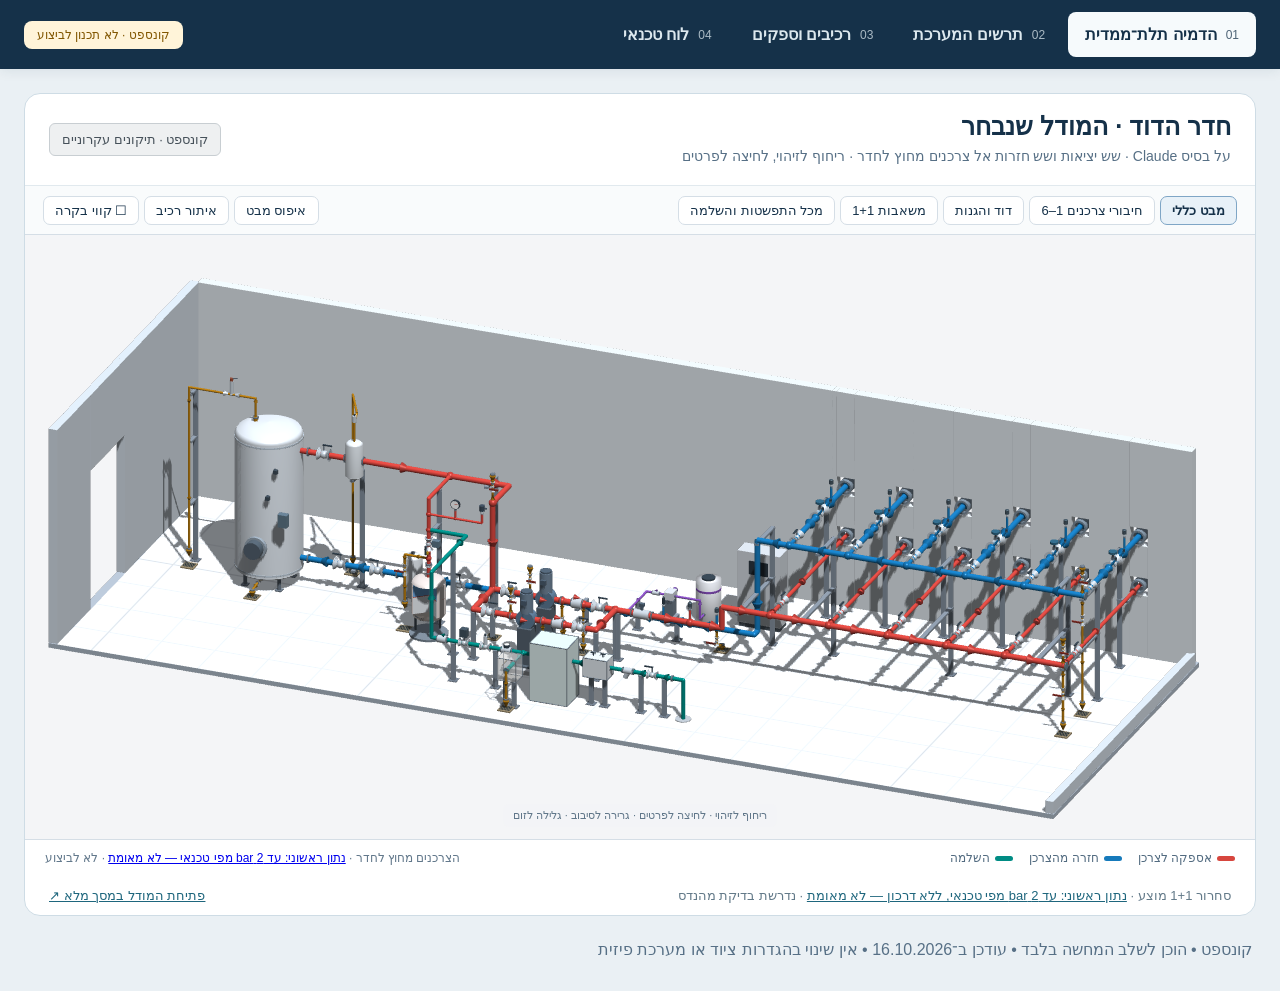
==== index.html @ 029a6e7e "Publish Hebrew boiler concept showcase" ====
<!doctype html>
<html lang="he" dir="rtl">
<head>
<meta charset="utf-8"><meta name="viewport" content="width=device-width,initial-scale=1">
<title>מערכת חימום שוקולד — תרשים, ספקים ולוח טכנאי</title>
<style>
:root{font-family:Arial,"Noto Sans Hebrew",sans-serif;color:#153149;background:#eaf0f4;scroll-behavior:smooth}
*{box-sizing:border-box}body{margin:0}nav{position:sticky;top:0;z-index:2;padding:14px 24px;background:#153149;display:flex;align-items:center;gap:18px;flex-wrap:wrap;color:white}nav a{color:white;text-decoration:none;font-weight:700}nav a:hover{text-decoration:underline}.tag{margin-inline-start:auto;background:#fff4d9;color:#815600;padding:7px 13px;border-radius:8px;font-size:14px}main{max-width:2000px;margin:auto;padding:24px}section{scroll-margin-top:90px;margin-bottom:24px;background:white;border:1px solid #cedce5;border-radius:16px;overflow:hidden}.head{padding:22px 28px;border-bottom:1px solid #e1e9ee}.head h1,.head h2{margin:0 0 8px}.head p{margin:0;color:#577086;line-height:1.6}.drawing{width:100%;display:block;background:white}.detail{max-width:1050px;margin:auto;padding:16px}.content{padding:24px 28px;line-height:1.8;font-size:18px}.content p{margin:0 0 16px}.content a{color:#087c87}.links{display:flex;gap:12px;flex-wrap:wrap;padding:0 28px 22px}.links a{padding:10px 16px;border-radius:8px;background:#edf5f8;color:#153149;text-decoration:none;border:1px solid #ccdde6}.key{color:#c23e36;font-weight:700}.note{background:#fff7e7;border-right:4px solid #cf9222;padding:16px;border-radius:8px}.table{border-collapse:collapse;width:100%;max-width:700px;margin:18px 0}.table th,.table td{padding:12px 16px;text-align:right;border-bottom:1px solid #dce6ed}.table th{background:#eef5f8}summary{cursor:pointer;font-weight:bold;padding:12px 0}small{color:#577086}footer{padding:0 28px 32px;color:#577086}@media(max-width:650px){main{padding:10px}nav{gap:12px;padding:12px}.tag{display:none}.head,.content{padding:18px}.content{font-size:16px}}
</style>
<style>
/* Local presentation navigation and supplier analysis. */
:root{scroll-behavior:auto}
button{font:inherit;cursor:pointer}
a,button,summary{touch-action:manipulation}
a:focus-visible,button:focus-visible,summary:focus-visible,[tabindex]:focus-visible{outline:3px solid #d58c17;outline-offset:4px}
[hidden]{display:none!important}
.topbar{gap:22px;padding:12px 24px;box-shadow:0 2px 12px #102b3b15}
.brand{font-weight:700;line-height:1.4;white-space:nowrap}
.brand small{display:block;color:#c6d8e2;font-size:12px;font-weight:400}
.tabs{display:flex;gap:6px}
.tab{border:1px solid transparent;background:transparent;color:#dce8ee;padding:12px 16px;border-radius:8px;display:flex;gap:9px;align-items:center;font-weight:700;white-space:nowrap}
.tab .tab-number{font-size:12px;font-weight:400;opacity:.75}
.tab:hover{background:#24465f}
.tab[aria-selected="true"]{background:#f6fafc;color:#153149}
.topbar .tag{font-size:12px;white-space:nowrap}
.tab-panel{outline:none}
.subnav,.section-links{display:flex;gap:8px;flex-wrap:wrap;margin:0 0 18px}
.subnav a,.section-links a{padding:9px 14px;color:#234c64;background:#f8fbfc;border:1px solid #cadbe4;border-radius:8px;text-decoration:none;font-size:14px}
.subnav a:hover,.section-links a:hover{border-color:#087c87;background:#e7f3f4}
.suppliers-panel{max-width:1600px;margin-inline:auto}
.suppliers-panel section{scroll-margin-top:110px}
.suppliers-panel p{line-height:1.75}
.suppliers-panel a{color:#006d79;text-underline-offset:3px}
.eyebrow{font-size:12px;font-weight:700;letter-spacing:.04em;color:#557083;margin-bottom:10px}
.supplier-intro .head{background:#153149;color:#fff;padding:26px 28px}
.supplier-intro .head h1{font-size:32px;line-height:1.25}
.supplier-intro .eyebrow,.supplier-intro .head p{color:#c9dce7}
.scope-grid{display:grid;grid-template-columns:repeat(3,1fr);padding:20px 28px;gap:28px}
.scope-grid>div+div{border-inline-start:1px solid #dfE8ee;padding-inline-start:28px}
.scope-label{display:block;color:#637b8a;font-size:12px;margin-bottom:5px}
.scope-grid strong{display:block;font-size:17px}
.scope-grid p{font-size:14px;color:#4f697b;margin:7px 0 0}
.section-heading{display:flex;align-items:flex-start;justify-content:space-between;gap:20px}
.badge{display:inline-block;font-size:12px;line-height:1.4;padding:5px 9px;border-radius:6px;white-space:nowrap;font-weight:700}
.confirmed{background:#e4f3ee;color:#1e634f}
.caution{background:#fff1d7;color:#81571a}
.core{background:#eaf1f8;color:#355779}
.existing{background:#ecedef;color:#56616e}
.comparison-cards{display:grid;grid-template-columns:1fr 1fr;gap:20px;padding:24px 28px}
.candidate{border:1px solid #d5e2e9;border-radius:12px;padding:22px;background:#f9fcfd}
.candidate h3{font-size:26px;margin:14px 0 3px}
.latin-name{text-align:right;color:#688091;margin:0!important;font-size:13px;letter-spacing:.02em}
.candidate p{font-size:16px;margin:12px 0 15px}
.source-link{font-size:14px}
.source-links{display:flex;flex-wrap:wrap;gap:8px 18px}
.table-wrap{overflow-x:auto;margin:0 28px 24px;border:1px solid #d6e3eb;border-radius:10px}
.comparison-table{border-collapse:collapse;width:100%;min-width:680px;text-align:right;font-size:15px;line-height:1.7}
.comparison-table caption{text-align:right;padding:10px 16px;color:#60788b;background:#f9fbfc;font-size:12px}
.comparison-table th,.comparison-table td{padding:14px 18px;border-top:1px solid #dfe8ee;vertical-align:top}
.comparison-table thead th{background:#eaf1f6;font-size:16px}
.comparison-table thead th:first-child{width:19%}
.comparison-table tbody th{font-weight:700;background:#f8fafc}
.comparison-table td{width:40.5%}
.comparison-table .badge{margin-inline-end:8px;margin-bottom:4px}
.recommendation{margin:0 28px 26px;padding:18px 22px;border-right:4px solid #267e82;background:#edf6f6;border-radius:8px}
.recommendation p{font-size:14px;color:#4d6878;margin:6px 0 0}
.component-toolbar{display:flex;justify-content:space-between;align-items:center;gap:12px;flex-wrap:wrap;padding:18px 28px}
.legend{display:flex;gap:8px;flex-wrap:wrap}
#toggle-components{background:white;border:1px solid #b5cbd8;border-radius:7px;padding:9px 13px;color:#234c64;font-size:14px}
#toggle-components:hover{background:#edf5f8}
.component-grid{display:grid;grid-template-columns:1fr 1fr;gap:12px;padding:0 28px 24px;align-items:start}
.component{border:1px solid #d1e0e8;border-radius:10px;background:#fff;overflow:hidden}
.component summary{display:flex;align-items:center;gap:12px;padding:17px 16px;list-style:none;min-height:94px}
.component summary::-webkit-details-marker{display:none}
.component summary::after{content:"+";font-size:22px;color:#557083;margin-inline-start:2px;font-weight:400}
.component[open] summary::after{content:"−"}
.component[open] summary{background:#f2f7fa;border-bottom:1px solid #d8e6ed}
.package-number{font-size:13px;color:#58788b;align-self:flex-start;padding-top:4px}
.package-title{flex:1;font-size:16px;line-height:1.5}
.package-title small{display:block;font-weight:400;font-size:12px;line-height:1.65;margin-top:4px}
.component-body{padding:18px 20px;font-size:14px;line-height:1.75}
.component-body p{margin:0 0 12px}
.component-body p:last-child{margin-bottom:0}
.pending{color:#5b6e7c}
.component-body .pending{border-top:1px solid #e5edf2;padding-top:12px}
.compact{padding-top:0;padding-bottom:24px;font-size:15px}
.compact .note{margin-bottom:0}
.supplier-grid{display:grid;grid-template-columns:repeat(3,1fr);padding:24px 28px;gap:16px}
.supplier-card{padding:22px;border:1px solid #d3e1e9;border-radius:10px}
.category-label{color:#526e81;font-size:12px}
.supplier-card h3{margin:10px 0;font-size:20px}
.supplier-card p{font-size:14px;margin:10px 0}
.supplier-card a{font-size:13px}
.supplier-card .pending{border-top:1px solid #e5edf2;padding-top:12px}
.alternatives{margin:0 28px 24px;padding:0 18px;border:1px solid #d1e0e8;border-radius:9px;background:#f8fbfc}
.alternatives summary{padding:16px 0;font-size:15px}
.alternative-grid{display:grid;grid-template-columns:1fr 1fr;gap:24px}
.alternative-grid p{font-size:14px;margin-top:0}
.proposal-grid{display:grid;grid-template-columns:repeat(3,1fr);gap:28px;padding:22px 28px}
.proposal-grid h3{font-size:18px;margin:0 0 12px}
.proposal-grid ul{padding-inline-start:20px;margin:0;font-size:15px;line-height:1.8}
.proposal-grid li+li{margin-top:9px}
.research-status{padding:18px 28px;background:#f5f8fa;border-top:1px solid #dce6ed;font-size:14px;line-height:1.8;color:#536d80}
.visualization-placeholder{max-width:1200px;margin-inline:auto}
.placeholder-content{padding:48px 28px;text-align:center;background:#f8fbfc}
.placeholder-label{display:inline-block;padding:9px 14px;border:1px dashed #9fb9ca;border-radius:8px;color:#45697e;font-size:14px}
.placeholder-content h2{font-size:28px;margin:20px 0 12px}
.placeholder-content p{max-width:650px;margin:0 auto 22px;color:#5a7384;line-height:1.8}
.placeholder-content a{display:inline-block;padding:12px 20px;background:#153149;border-radius:8px;color:white;text-decoration:none}
@media(max-width:1100px){.brand{display:none}.topbar{gap:10px}.supplier-grid{grid-template-columns:1fr 1fr}.tab{padding:11px 12px}.component summary{gap:8px}.component summary>.badge{font-size:11px}}
@media(max-width:760px){.topbar{padding:10px;gap:8px}.tabs{width:100%;gap:4px}.tab{flex:1;justify-content:center;padding:12px 6px;font-size:13px;gap:5px}.tab-number{display:none}.topbar .tag{display:none}.scope-grid,.comparison-cards,.component-grid,.supplier-grid,.proposal-grid,.alternative-grid{grid-template-columns:1fr}.scope-grid{gap:16px}.scope-grid>div+div{border-inline-start:0;padding-inline-start:0;border-top:1px solid #dfe8ee;padding-top:16px}.supplier-intro .head h1{font-size:27px}.comparison-cards,.supplier-grid{padding:18px;gap:14px}.scope-grid,.proposal-grid{padding:20px}.component-grid{padding:0 18px 18px}.component-toolbar{padding:18px}.component summary{min-height:84px}.component .badge{max-width:88px;white-space:normal}.table-wrap{margin:0 18px 18px}.recommendation{margin:0 18px 18px}.section-heading{display:block}.section-heading>.badge{margin-top:12px}.alternatives{margin:0 18px 18px}.placeholder-content{padding:32px 20px}.candidate h3{font-size:24px}}
@media print{.topbar,.subnav,.section-links,#toggle-components{display:none}.tab-panel[hidden]{display:none!important}main{padding:0}section{box-shadow:none;break-inside:avoid}body{background:white}.table-wrap{overflow:visible}.supplier-grid{grid-template-columns:repeat(2,1fr)}a{color:inherit}}
</style>
<style>
/* Selected 3D presentation is separate from the flat technician process mimic. */
.selected-visual{margin:0;max-width:none}.selected-visual .head{display:flex;align-items:center;justify-content:space-between;gap:20px;padding:18px 24px}.selected-visual .head h1{font-size:25px;margin:0 0 4px}.selected-visual .head p{font-size:14px}.selection-chip{background:#eef0f1;color:#46515a;border:1px solid #c8ced2;border-radius:6px;padding:8px 12px;white-space:nowrap;font-size:13px}.selected-view-frame{display:block;width:100%;height:max(470px,calc(100vh - 210px));border:0;background:#f3f5f7}.selection-foot{display:flex;gap:16px;justify-content:space-between;padding:12px 24px;font-size:13px;color:#637a89}.selection-foot a{color:#1e667d}
.topbar{gap:14px}.tabs{flex-shrink:0}@media(max-width:1380px){.topbar .brand{display:none}}@media(max-width:760px){.tabs{flex-wrap:wrap}.tabs .tab{flex:1 1 44%}.selected-visual .head{display:block}.selection-chip{display:inline-block;margin-top:10px}}
/* R1 HMI: neutral normal states; color is reserved for deviations. */
#technician{max-width:1920px;margin-inline:auto;color:#313538;--hmi-bg:#e8e9ea;--hmi-line:#72777b;--hmi-muted:#646a6e;--hmi-warn:#8a5900;--hmi-trip:#ac302c}
body:has(#technician:not([hidden])) main{padding:12px 18px}
.hmi-shell{background:var(--hmi-bg);border:1px solid #b9bdc1;border-radius:9px;overflow:hidden}.hmi-top{display:flex;align-items:center;justify-content:space-between;gap:12px;padding:12px 18px;background:#f2f3f3;border-bottom:1px solid #bfc4c7}.hmi-top h1{font-size:19px;margin:0}.hmi-revision{font-size:12px;color:#62686c}.hmi-demo-line{padding:9px 18px;font-size:12px;line-height:1.6;display:flex;gap:14px;align-items:center;flex-wrap:wrap;background:#f7f7f7;border-bottom:1px solid #c7cccf}.hmi-demo-line strong{color:#41474b}.hmi-demo-line label{margin-inline-start:auto}
#technician button,#technician select{font:inherit;border:1px solid #afb6bb;border-radius:5px;background:#f9fafb;color:#333a40;padding:8px 11px;font-size:12px}#technician button{cursor:pointer}#technician button:hover:not(:disabled){background:#fff;border-color:#596269}#technician button:disabled,#technician select:disabled{opacity:.45;cursor:not-allowed}.hmi-nav{display:flex;gap:5px;flex-wrap:wrap;padding:8px 12px;background:#f2f3f3;border-bottom:1px solid #c2c7ca}#technician .hmi-nav button{border-color:transparent;background:transparent}#technician .hmi-nav button[aria-pressed=true]{border-color:#a6adb2;background:#fff;font-weight:700}.hmi-nav .hmi-link{margin-inline-start:auto;align-self:center;font-size:12px;color:#676d72}
.hmi-content{padding:10px 12px}.hmi-status-line{display:flex;justify-content:space-between;gap:12px;align-items:center;margin-bottom:9px;font-size:12px;min-height:34px}.hmi-state-pill{font-weight:700}.hmi-alert-strip{display:flex;gap:6px;flex-wrap:wrap}.hmi-alert-strip:empty::before{content:'אין מידע תפעולי מאומת';color:#666}.hmi-alert-strip button[data-tone=trip]{color:var(--hmi-trip)!important;background:#fbe9e7!important;border-color:#d7a3a0!important}.hmi-alert-strip button[data-tone=warn]{color:var(--hmi-warn)!important;background:#fff0d8!important;border-color:#d7bf94!important}
.hmi-overview{background:#e8e9ea;border:1px solid #bfc4c7;border-radius:6px;overflow:hidden}.hmi-mimic-toolbar{padding:7px 12px;display:flex;justify-content:space-between;gap:12px;border-bottom:1px solid #c9cdcf;color:#5c6368;font-size:11px}.hmi-diagram-scroll{overflow:auto}.hmi-process{display:block;width:100%;height:auto;min-width:940px;max-height:calc(100vh - 380px);min-height:430px;direction:ltr;background:#e8e9ea}.hmi-process text{font-family:Arial,"Noto Sans Hebrew",sans-serif;fill:#3c4348}.hmi-process .pipe{fill:none;stroke:var(--hmi-line);stroke-width:5;stroke-linejoin:round;stroke-linecap:round}.hmi-process .return-pipe{stroke-width:3}.hmi-process .utility-pipe{stroke-width:2.5}.hmi-process .equip{fill:#f4f4f4;stroke:#697177;stroke-width:2}.hmi-process .node{fill:#70767b}.hmi-process .tag{font-size:20px;font-weight:700}.hmi-process .caption{font-size:15px;fill:#656d72}.hmi-process .status{font-size:20px;font-weight:700}.hmi-process .reading{font-size:26px;font-weight:700}.hmi-process .band{fill:url(#hmi-band);stroke:#a9afb3;stroke-width:1}.hmi-process [role=button]{cursor:pointer}.hmi-process [role=button]:hover .equip{stroke:#343b40;stroke-width:3}.hmi-process [role=button]:focus{outline:2px solid #5a6268}.hmi-process .alarm-marker circle{fill:#fff0d7;stroke:#9f6d1c;stroke-width:1.5}.hmi-process .alarm-marker text{fill:#815418;font-size:15px;font-weight:bold}.hmi-process .alarm-marker[data-tone=trip] circle{fill:#f8dedb;stroke:#ac302c}.hmi-process .alarm-marker[data-tone=trip] text{fill:#ac302c}.hmi-process .deviation{fill:#a8352e}.hmi-process .deviation-line{stroke:#ac302c}.hmi-process .unknown{fill:#6a7075}.hmi-process [data-running="true"] .equip{fill:#626b71;stroke:#41494e}.hmi-process [data-running="true"]>path{fill:#edf0f1;stroke:#edf0f1}.hmi-mimic-foot{padding:8px 12px;border-top:1px solid #c4c9cc;font-size:11px;display:flex;justify-content:space-between;gap:12px;color:#5d656a}.hmi-mimic-foot a{color:#4a5963}
.hmi-mini-trends{display:grid;grid-template-columns:repeat(3,1fr);gap:9px;margin-top:9px}.hmi-mini-trend{background:#f1f2f2!important;text-align:right;border-color:#c5c9cc!important;min-height:76px}.hmi-mini-trend strong{font-size:12px}.hmi-empty-chart{display:flex;justify-content:center;align-items:center;min-height:36px;margin-top:5px;border-bottom:1px solid #b9c0c4;color:#71787d;font-size:11px}.hmi-mini-trend small{float:left;color:#666e73;font-size:10px}.hmi-grid{display:grid;grid-template-columns:1fr 1fr;gap:14px}.hmi-box{background:#f7f8f8;border:1px solid #c2c8cc;border-radius:6px;overflow:hidden}.hmi-box-head{padding:12px 15px;border-bottom:1px solid #d4d8da;display:flex;justify-content:space-between;gap:10px;align-items:center}.hmi-box-head h2,.hmi-box-head h3{margin:0;font-size:15px}.hmi-box-head small{font-size:11px;color:#697075}.hmi-box-body{padding:15px;font-size:13px;line-height:1.8}.hmi-view-title{font-size:20px;margin:4px 0 8px}.hmi-view-sub{font-size:13px;line-height:1.8;color:#616a70;margin:0 0 15px}.hmi-controls{display:flex;gap:8px;flex-wrap:wrap;margin:12px 0;align-items:center}.hmi-controls label{display:flex;gap:7px;align-items:center}.hmi-controls select{max-width:100%}.hmi-note{font-size:12px;line-height:1.8;color:#5b656d;background:#edeff0;border:1px solid #d0d5d8;border-radius:4px;padding:10px 12px;margin:12px 0 0}.hmi-rows{margin:0}.hmi-rows>div{display:flex;justify-content:space-between;gap:16px;padding:7px 0;border-bottom:1px solid #dddfe1}.hmi-rows>div:last-child{border:0}.hmi-rows dt{color:#646c72}.hmi-rows dd{margin:0;text-align:left}.hmi-rows dd bdi{white-space:nowrap}.hmi-check{display:flex;align-items:flex-start;gap:8px;font-size:13px;line-height:1.8;margin:10px 0}.hmi-check input{margin-top:5px}.hmi-table-wrap{overflow:auto}.hmi-table{width:100%;border-collapse:collapse;text-align:right;font-size:12px;line-height:1.8;min-width:670px}.hmi-table th,.hmi-table td{padding:10px 13px;border-bottom:1px solid #d6dade;vertical-align:top}.hmi-table th{background:#e8ebed}.hmi-table .trip{color:#9f312c}.hmi-table .warn{color:#8c5e12}.hmi-tone{display:inline-block;padding:4px 7px;border-radius:4px;background:#e5e8ea;font-size:11px;margin:0 0 5px 5px}.hmi-tone.trip{background:#f8e1df;color:#a3322b}.hmi-tone.warn{background:#fff0d5;color:#815712}.hmi-alarm-title{font-size:18px;font-weight:700;margin:10px 0}.hmi-alarm-meta{font-size:11px;color:#6b7378}.hmi-alarm-action{background:#eceff0;padding:10px;font-size:13px;border-radius:4px}.hmi-alarm-picks{display:flex;gap:6px;flex-wrap:wrap;margin:12px 0}.hmi-alarm-help{font-size:12px;color:#657079}.hmi-water-grid{display:grid;grid-template-columns:repeat(3,1fr);gap:12px;margin-bottom:14px}.hmi-water-value{font-size:24px;font-weight:bold;margin:8px 0}.hmi-open-list{margin:0;padding-inline-start:20px;line-height:1.9}.hmi-sources{border:1px solid #c8ced2;border-radius:6px;background:#f8f9f9;margin-top:14px;padding:0 16px}.hmi-sources summary{font-size:13px}.hmi-sources p{font-size:12px;line-height:1.8}.hmi-sources a,.hmi-box a{color:#345d70}.hmi-dialog{max-width:750px;width:calc(100% - 32px);max-height:88vh;border:1px solid #969fa6;border-radius:8px;padding:0;background:#f5f6f6;color:#333c42}.hmi-dialog::backdrop{background:#27313970}.hmi-dialog header{padding:15px 20px;display:flex;justify-content:space-between;gap:15px;align-items:center;background:#e6e9eb;border-bottom:1px solid #c7cdd1}.hmi-dialog h2{font-size:18px;margin:0}.hmi-dialog-content{padding:18px 20px;font-size:13px;line-height:1.9}.hmi-dialog-content p{margin:0 0 13px}.hmi-dialog .hmi-table{min-width:500px}.hmi-command-area{border-top:1px solid #c9d0d4;margin-top:16px;padding-top:10px}.hmi-confirmation{font-size:12px;display:flex;gap:8px;align-items:center;margin-bottom:10px}.hmi-secondary-status{font-size:12px;color:#626d74}.hmi-offline .hmi-process .reading,.hmi-offline .hmi-process .status{fill:#697178}#hmi-announcement{position:absolute;width:1px;height:1px;overflow:hidden;clip-path:inset(50%)}
@media(max-width:1000px){.hmi-grid{grid-template-columns:1fr}.hmi-process{max-height:none}.hmi-nav .hmi-link{display:none}.hmi-status-line{align-items:flex-start}.hmi-mini-trends{grid-template-columns:repeat(3,1fr)}}@media(max-width:650px){body:has(#technician:not([hidden])) main{padding:8px}.hmi-content{padding:8px}.hmi-top{padding:12px}.hmi-top h1{font-size:17px}.hmi-demo-line{padding:9px 12px;gap:8px}.hmi-demo-line label{margin-inline-start:0}.hmi-revision{font-size:10px}.hmi-water-grid,.hmi-mini-trends{grid-template-columns:1fr}.hmi-process{min-height:0;min-width:1040px}.hmi-status-line{flex-wrap:wrap}.hmi-mimic-foot span:last-child{display:none}.hmi-mimic-toolbar span:last-child{display:none}}

#technician.hmi-expanded{position:fixed;inset:0;z-index:20;max-width:none;padding:0;overflow:auto;background:#e8e9ea}#technician.hmi-expanded .hmi-shell{border-radius:0;min-height:100vh}#technician.hmi-expanded .hmi-top{display:none}#technician.hmi-expanded .hmi-demo-line{padding:5px 12px}#technician.hmi-expanded .hmi-nav{padding:4px 10px}#technician.hmi-expanded .hmi-content{padding:6px 10px}#technician.hmi-expanded .hmi-process{min-height:0;height:calc(100vh - 290px);max-height:none}#technician.hmi-expanded .hmi-mini-trend{min-height:62px;padding:5px 10px}#technician.hmi-expanded .hmi-empty-chart{min-height:25px}#technician.hmi-expanded .hmi-mini-trends{margin-top:6px}#technician .hmi-mimic-toolbar #hmi-expand{padding:4px 8px;font-size:11px}.hmi-process .alarm-marker{cursor:pointer}
</style>
</head>
<body>
<nav class="topbar" aria-label="ניווט במצגת">
<div class="brand">מערכת חימום שוקולד<small>מפעל שוקולד</small></div>
<div class="tabs" role="tablist" aria-label="פרקי המצגת">
<button type="button" class="tab" role="tab" id="tab-visualization" aria-controls="visualization" aria-selected="false" tabindex="-1"><span class="tab-number" aria-hidden="true">01</span>הדמיה תלת־ממדית</button>
<button type="button" class="tab" role="tab" id="tab-schematic" aria-controls="schematic" aria-selected="true" tabindex="0"><span class="tab-number" aria-hidden="true">02</span>תרשים המערכת</button>
<button type="button" class="tab" role="tab" id="tab-suppliers" aria-controls="suppliers" aria-selected="false" tabindex="-1"><span class="tab-number" aria-hidden="true">03</span>רכיבים וספקים</button>
<button type="button" class="tab" role="tab" id="tab-technician" aria-controls="technician" aria-selected="false" tabindex="-1"><span class="tab-number" aria-hidden="true">04</span>לוח טכנאי</button>
</div><span class="tag">קונספט · לא תכנון לביצוע</span>
</nav>
<main>
<div id="visualization" class="tab-panel" role="tabpanel" aria-labelledby="tab-visualization" tabindex="0" hidden>
<section class="selected-visual">
<div class="head"><div><h1>חדר הדוד · המודל שנבחר</h1><p>על בסיס Claude · שש יציאות ושש חזרות אל צרכנים מחוץ לחדר · ריחוף לזיהוי, לחיצה לפרטים</p></div><span class="selection-chip">קונספט · תיקונים עקרוניים</span></div>
<iframe id="selected-model-frame" class="selected-view-frame" src="assets/selected-model-view-he.html?embedded=1&amp;rev=cards-1" title="חדר הדוד בתלת־ממד: שני מסלולי סחרור ושישה זוגות חיבורים"></iframe>
<div class="selection-foot"><span>סחרור 1+1 מוצע · <a href="concept-notes-he.html#pressure">נתון ראשוני: עד 2 bar מפי טכנאי, ללא דרכון — לא מאומת</a> · נדרשת בדיקת מהנדס</span><a href="assets/selected-model-view-he.html" target="_blank" rel="noopener">פתיחת המודל במסך מלא ↗</a></div>
</section>
</div>
<div id="schematic" class="tab-panel" role="tabpanel" aria-labelledby="tab-schematic" tabindex="0">
<div class="subnav" aria-label="ניווט בתרשים"><a href="#system">המערכת המלאה</a><a href="#expansion">הגדלת חיבור המכל</a><a href="#temperature">טמפרטורת השוקולד</a><a href="#basis">מקורות והנחות</a><a href="concept-notes-he.html">עקרונות וגבולות הקונספט</a></div>

<section id="system">
<div class="head"><h1>חדר הדוד — תרשים מתואם, קונספט</h1><p>מפעל שוקולד • תיקונים עקרוניים לבדיקה נפרדת; נתוני אתר ויצרן טרם הושלמו</p></div>
<a href="boiler-workshop-schematic-he-v4.svg" target="_blank" title="פתיחת התרשים בגודל מלא"><img class="drawing" src="boiler-workshop-schematic-he-v4.svg" alt="קונספט: דוד בחדר נפרד, שתי משאבות במקביל, שישה זוגות חיבורים חיצוניים, מכל התפשטות והשלמה"></a>
<div class="content"><p class="note">מהדורת קונספט מציגה שישה זוגות חיבורים חיצוניים בלבד, ולא את ציוד המפעל עצמו. זו אינה כמות להזמנה. תכולת הרכש נשארת מערכת המים עד לממשקים; שאלות ספיקת מינימום, מעטפת לחצים והגנת מוצר נשארו לתכנון לפי נתונים.</p></div>
<div class="links"><a href="boiler-workshop-connections-he-v4.json" download>גרף חיבורים — קונספט</a><a href="boiler-workshop-schematic-he-v4.svg" download>הורדת תרשים וקטורי</a><a href="assets/water-treatment-control-he.html">מחקר המים והבקרה</a></div>
</section>
<section id="redundancy">
<div class="head"><h2>שתי משאבות · עובדת וגיבוי</h2><p>דרישת זמינות מוצעת למערכת זו, ולא כלל מחייב לכל מערכת חימום.</p></div>
<div class="content"><p><bdi>P01A / P01B</bdi> מחוברות במקביל. כל אחת תיבחר בהמשך עבור מלוא ספיקת התכן והעומד הנדרשים. לכל ענף ברז בידוד בכניסה וביציאה ואל־חוזר בצד הסניקה. <bdi>T1</bdi> מחבר את מכל ההתפשטות בצד היניקה המשותף; <bdi>FS01</bdi> נמצא אחרי איחוד הענפים.</p>
<p><strong>נדרש לתכנן ולאמת מעבר אוטומטי לגיבוי:</strong> פקודה, משוב ריצה, תקלה וזמינות מכל משאבה; אישור זרימה נפרד; החלפת תורנות והפעלה תקופתית לפי הציוד. אובדן אישור זרימה חוסם חימום ומינון. כשאין נתיב או כשכל הענפים סגורים, נדרשת עצירת סחרור ללא ניסיונות רזרבה חוזרים. מעבר רזרבה יוגבל לניסיון מאושר עם נתיב, כשירות ומשוב ריצה וזרימה עצמאיים. איפוס נעילה אינו מפעיל חימום. רצף המעבר, זמני ההשהיה, Qmin וקירור לאחר עצירה ייבדקו עם ספק המכלול; לא נבחר מעקף שרירותי.</p>
<p>משאבת גיבוי אינה מגינה מפני כשל משותף: דוד, חשמל, לוח/בקר, FS01 משותף, סעפות או נתיב מים. אין דירוג הסתברות בין כשלים אלה. דיון בדוד נוסף תלוי בזמן ההשבתה המותר ובדרישות הזמינות. שתי משאבות מצוירות אינן הוכחת מעבר שנבדק.</p>
<p>מקורות לעיקרון: <a href="https://api.grundfos.com/literature/Grundfosliterature-5235975.pdf" target="_blank" rel="noopener">Grundfos — מצב עבודה וגיבוי, סעיף 13.43</a>; <a href="https://cms.media.wilo.com/dcianimpfinder/wilo713711/9534891/en-GB/2335794571.html" target="_blank" rel="noopener">Wilo — הגדרת שתי משאבות נפרדות לפעולה משותפת</a>. אין כאן בחירה של דגם משאבה.</p>
<p class="note">מהדורת קונספט מתאמת את גרף החיבורים, התרשים, תקריב המכל, ההמחשה ולוח הטכנאי. זו המחשה לבדיקה הנדסית נפרדת; מידות, הספקים, גבולות לחצים, מינימום זרימה, כימיה וערכי הפעלה טרם נקבעו.</p></div>
</section>
<section id="expansion">
<div class="head"><h2>מכל ההתפשטות — החיבור נראה במלואו</h2><p>מהמחבר T1 לפני היניקה המשותפת למשאבות, דרך T2 וברז שירות נעול פתוח, אל חיבור המים היחיד של המכל.</p></div>
<div class="detail"><img class="drawing" src="assets/boiler-expansion-detail-he-v4.svg" alt="תקריב: T1, חיבורי PI01 ו-PT01, כניסת מי השלמה ל-T2 מחוץ למכל, ברז שירות פתוח, ניקוז שירות סגור ומכל עם ממברנה"></div>
<div class="content"><p><strong>מי ההשלמה נכנסים למחבר T2 שמחוץ למכל.</strong> המכל מקבל ומחזיר מים באותה שלוחה. מד הלחץ והחיישן נמצאים בצד המערכת לפני ברז השירות; הם אינם מודדים את לחץ הגז או את תקינות הממברנה. בזמן שירות למכל החימום מושבת.</p></div>
<div class="links"><a href="assets/boiler-expansion-detail-he-v4.svg" download>פתיחת תקריב וקטורי קונספט</a></div>
</section>
<section id="temperature">
<div class="head"><h2>טמפרטורת השוקולד — יעד ראשוני של <bdi>45 °C</bdi></h2><p>היישום שאושר לשלב המודל: אחסון ושינוע של שוקולד נוזלי שאינו מטומפר.</p></div>
<div class="content">
<p class="note"><strong><bdi>45 °C</bdi> מתייחס לשוקולד עצמו.</strong> זהו יעד שנבחר למודל, ולא הוראת הפעלה. סוג השוקולד, המתכון וזמן השהייה ייבדקו עם טכנולוג המפעל. טמפרטורת מי המעטפת תיקבע בנפרד.</p>
<p>יצרן מכלי השוקולד AkayGAM מפרסם את הטווחים הבאים כנקודות התחלה תלויות־מתכון, ולא כמגבלות אוניברסליות. <a href="https://akaygam.com/chocolate-storage-tank.html" target="_blank" rel="noopener">מקור: תנאי העבודה של מכלי האחסון</a>.</p>
<table class="table"><thead><tr><th>המוצר</th><th>אחסון נוזלי — טווח ייחוס בלבד</th></tr></thead><tbody><tr><td>שוקולד מריר</td><td><bdi>45–50 °C</bdi></td></tr><tr><td>שוקולד חלב ולבן</td><td><bdi>40–45 °C</bdi></td></tr></tbody></table>
<p><strong>טמפרטורת המוצר וטמפרטורת המים אינן אותו משתנה.</strong> כוונת התכנון היא למדוד את המוצר ואת מי החימום ולהגדיר ויסות מקומי והגבלת חימום לפי הצרכן. מדידת טמפרטורת הדוד לבדה אינה מוכיחה שהשוקולד נשמר ביעד. מיקום החיישנים, השסתומים ושיטת הוויסות המקומי יפורטו בהמשך.</p>
<p>טמפרטורות ההמסה המופיעות במדריכי טמפרור אינן הוראת אחסון ממושך. לדוגמה, Callebaut מציג עקומות שונות למתכונים שונים; אין להסיק מהן יעד אחיד של <bdi>55 °C</bdi> לכל מוצר. <a href="https://www.callebaut.com/en-GB/guide-different-tempering-methods" target="_blank" rel="noopener">מקור: Callebaut — עקומות עיבוד לפי מתכון</a>.</p>
</div>
</section>
<section id="basis">
<div class="head"><h2>בסיס הנדסי וגבולות המודל</h2><p>בדיקת החיבורים התבססה על הקווים והסמלים המצוירים ועל גרף החיבורים של אותו תרשים.</p></div>
<div class="content">
<p>מיקום חיבור ההרחבה סמוך לכניסת המשאבה: <a href="https://www.caleffi.com/en-us/blog/2-basic-concepts-detailing" target="_blank" rel="noopener">Caleffi — עקרונות מערכת מים סגורה</a>. חיבור מילוי לקו המכל, ברז שירות, מחבר פירוק וניקוז: <a href="https://www.amtrol.com/wp-content/uploads/2019/06/9017-094-01_19-EXTROL-L-Series-IO.pdf#page=2" target="_blank" rel="noopener">Amtrol — דוגמת הוראות יצרן, עמודים 2–3</a>. סדרת Amtrol זו אינה ציוד שנבחר לפרויקט.</p>
<p>פונקציות מילוי, ויסות לחץ והגנת מקור המים: <a href="https://www.caleffi.com/en-int/products/filling-units" target="_blank" rel="noopener">Caleffi — מכלולי מילוי</a>. הסמלים מייצגים פונקציות; חלקן עשויות להיות משולבות באותו מכלול. אל־חוזר בקו ההשלמה אינו מחליף הגנה מתאימה מפני זיהום מקור המים.</p>
<p>בהפעלה רגילה VET פתוח ומקובע ו-DVET סגור. חיווי פתיחה ZSO_VET מוצע אך אינו מחובר במודל למפעל; הוא אינו מחליף קיבוע מכני או בדיקת מעבר מים. סגור/לא ידוע חוסם חימום. PI01/PT01 נמצאים בצד המערכת לפני ברז השירות, ואינם מודדים לחץ גז או ממברנה. תנוחת המכל ותמיכתו לפי היצרן. במילוי מוצעים ניטור זמן ונפח מצטברים, אבחון זרימה בפקודת סגור וסגירה באות לא תקף/חריגה/אובדן מתח. פקודה אינה הוכחת אטימה.</p>
<p><strong>טרם נקבעו:</strong> הספק, דגם, קטרים, ספיקה, נפח המכל, קדם־לחץ, לחצי עבודה, כימיקלים ומינונים. נדרשים בהמשך גם תכנון ספיקת מינימום, ויסות הצרכנים, תכנון הניקוזים, אישור הגנת מי ההזנה ובדיקת התאמה למוצר ולחומרים.</p>
<p>PSV של הדוד אינו מוכיח הגנה על כל המעטפות והנפחים הניתנים לבידוד. יש לבחון לחצים מותרים, נוזל כלוא ונתיבי פריקה לכל מקטע. יעד פריקה בטוח חיצוני מסומן כממשק, ואינו מתקן ניקוז שתוכנן.</p><p class="note"><strong>נתון ראשוני · נתון לא מאומת:</strong> עד <bdi>2 bar</bdi> למעטפות לפי טכנאי, ללא דרכון. טרם ידוע: יחסי/מוחלט, עבודה/מרבי, והאם חל על כל השישה. לחץ מקומי כולל גובה ועומד משאבה; PSV דוד גבוה יותר אינו הגנת מעטפת מוכחת. אין ערכי כיוון. <a href="concept-notes-he.html#pressure">השוואת ויסות, מדידות ואנרגיה ←</a></p>
<p>נדרשת אנליזה עדכנית של מי הכניסה למפעל ושל מי המעגל. מידע כללי על מי השתייה אינו מחליף בדיקה בנקודת החיבור. <a href="concept-notes-he.html#water">איכות מים ונתונים להשלמה ←</a></p>
</div>
</section>
</div>

<div id="suppliers" class="tab-panel suppliers-panel" role="tabpanel" aria-labelledby="tab-suppliers" tabindex="0" hidden>
<section class="supplier-intro">
  <div class="head">
    <div class="eyebrow">03 / רכיבים וספקים · בדיקת מקורות: 16.10.2026</div>
    <h1>חבילת חימום אחת. אחריות ברורה.</h1>
    <p>מפת הרכיבים וערוצי האספקה למעגל מים חמים חשמלי — עד לחיבורי המעטפות הקיימות במפעל.</p>
  </div>
  <div class="scope-grid">
    <div><span class="scope-label">מזמינים</span><strong>מערכת חימום מים שלמה</strong><p>דוד, סחרור, בטיחות, התפשטות, מילוי, טיפול במים, מכשור ובקרה — בתכולה מוסכמת.</p></div>
    <div><span class="scope-label">מחברים לציוד קיים</span><strong>צנרת שוקולד ומכלים</strong><p>מעטפות החימום קיימות. אין כאן הזמנה של צנרת שוקולד חדשה או של מכלי שוקולד חדשים.</p></div>
    <div><span class="scope-label">שלב ההחלטה</span><strong>בירור טכני והשוואת תכולה</strong><p>טרם נבחרו ספק, דגם, הספק, מידות או כמויות. זהו בסיס לדיון ולהכנת בקשה להצעה.</p></div>
  </div>
</section>
<div class="section-links" aria-label="ניווט ברכיבים ובספקים">
  <a href="#comparison">השוואת האינטגרטורים</a><a href="#components">פירוט הרכיבים</a><a href="#specialists">ספקים משלימים</a><a href="#proposal">מה לבקש בהצעה</a>
</div>

<section id="comparison">
  <div class="head section-heading"><div><div class="eyebrow">ספק ראשי למערכת</div><h2>רמי רז או גרינטק?</h2><p>שני מועמדים לבירור. אף אחד מהם טרם אישר את מלוא התכולה של התרשים שלנו.</p></div><span class="badge caution">טרם נבחר ספק</span></div>
  <div class="comparison-cards">
    <article class="candidate">
      <span class="badge confirmed">תיאור פומבי של מודול מים משולב</span>
      <h3>רמי רז הנדסה</h3><p class="latin-name" dir="ltr">Rami Raz Engineering</p>
      <p>באתר מתוארים מודולי חימום למים הכוללים גופי חימום, משאבות, לוחות חשמל ובקרה ואביזרים נלווים. מתוארים גם תכנון, התקנה, הרצה ותחזוקה.</p>
      <a class="source-link" href="https://ramiraz.com/electric-heat-tracing/" target="_blank" rel="noopener noreferrer">מקור הספק: מערכות חימום משולבות ↗</a>
    </article>
    <article class="candidate">
      <span class="badge confirmed">קטלוג דודי מים + שירותי הקמה</span>
      <h3>גרינטק הנדסה</h3><p class="latin-name" dir="ltr">Greentech Engineering</p>
      <p>באתר מופיעים דודי מים חמים חשמליים. בנפרד, החברה מציגה פרויקטים בשיטת הכול כלול, התקנה, הפעלה, הדרכה, תחזוקה וחלפים.</p>
      <div class="source-links"><a class="source-link" href="https://greentech-ig.co.il/מוצרים/דודי-מים-חמים-בחשמל/" target="_blank" rel="noopener noreferrer">קטלוג דודי מים חשמליים ↗</a><a class="source-link" href="https://greentech-ig.co.il/אודות/" target="_blank" rel="noopener noreferrer">שירותים והקמה ↗</a></div>
    </article>
  </div>
  <div class="table-wrap" tabindex="0" role="region" aria-label="טבלת השוואה בין רמי רז לגרינטק">
    <table class="comparison-table">
      <caption>מה ידוע מהמקורות — ומה צריך לקבל בכתב</caption>
      <thead><tr><th scope="col">נושא</th><th scope="col">רמי רז</th><th scope="col">גרינטק</th></tr></thead>
      <tbody>
        <tr><th scope="row">צורת האספקה</th><td>תיאור מפורש של יחידת חימום מים משולבת, מותאמת לפרויקט.</td><td>קטלוג דודי מים חשמליים; הרכב החבילה למעגל שלנו דורש פירוט.</td></tr>
        <tr><th scope="row">משאבות ולוח בקרה</th><td>נכללים בתיאור המודול. סוג, כמות ואלגוריתם יוגדרו בהצעה.</td><td>יש לברר אם כלולים בהצעת הדוד או בחבילת ההקמה.</td></tr>
        <tr><th scope="row">חיבור למעטפות הקיימות</th><td colspan="2"><span class="badge caution">נדרש אישור משני המועמדים</span> גבולות צנרת המים, ויסות הענפים, התאמה ללחצי המעטפות, ספיקת מינימום ובדיקות מסירה.</td></tr>
        <tr><th scope="row">איכות מים וכימיה</th><td colspan="2">לא הוכחה תכולה מלאה לפרויקט שלנו. יש לכלול בדיקת מים, תוכנית טיפול, מינון ובקרה, עם אחריות משולבת מול יצרן הדוד.</td></tr>
        <tr><th scope="row">תחזוקה באתר המפעל</th><td>תחזוקה נכללת בתיאור השירות; זמני תגובה, חלפים וכיסוי האתר לא אושרו.</td><td>תחזוקה וחלפים מופיעים במדיניות השירות; זמני תגובה וכיסוי האתר לא אושרו.</td></tr>
        <tr><th scope="row">ניסיון ביישום דומה</th><td colspan="2">נדרש פרויקט ייחוס של חימום מים למעטפות בתעשיית המזון. ניסיון בקיטור או בחימום חשמלי ישיר לבדו אינו מוכיח התאמה למעגל הזה.</td></tr>
      </tbody>
    </table>
  </div>
  <div class="recommendation"><strong>סדר בירור מוצע: רמי רז תחילה, גרינטק להשוואה.</strong><p>זהו ניתוח של ההתאמה הפומבית לצורת החבילה המבוקשת. ההכרעה תהיה לפי הצעה עם תכולה מלאה, אחריות ותוכנית שירות. אין כאן אישור טכני או בחירה מסחרית.</p></div>
</section>

<section id="components">
  <div class="head"><div class="eyebrow">מה נמצא בתרשים</div><h2>מפת רכיבים לפי חבילות אספקה</h2><p>המספור מסייע לדיון. הוא אינו כתב כמויות; חלק מהפונקציות עשויות להגיע בתוך אותו מכלול.</p></div>
  <div class="component-toolbar"><div class="legend"><span class="badge core">בתכולת הבקשה</span><span class="badge caution">מותנה בבדיקה</span><span class="badge existing">ציוד קיים</span></div><button type="button" id="toggle-components" aria-controls="component-list" aria-expanded="false">פתיחת כל הפירוט</button></div>
  <div class="component-grid" id="component-list">
    <details class="component">
      <summary><span class="package-number">01</span><span class="package-title">מקור החום החשמלי<small><bdi>B01</bdi> · דוד מים חמים תעשייתי</small></span><span class="badge core">בתכולה</span></summary>
      <div class="component-body"><p>דוד עם גופי חימום טבולים, חיבורי מים, מכלולי כוח ובקרת חימום, והגנות עצמאיות לטמפרטורת־יתר ולחוסר מים לפי היצרן. מפרט המודול יבהיר מה כבר מובנה בו.</p><p><strong>אחריות מבוקשת:</strong> האינטגרטור הראשי. רמי רז / גרינטק; קרשין־שלו כערוץ חלופי לבדיקת הדוד.</p><p class="pending">בתיקון R1 מופיעים VB01I/VB01O לבידוד הדוד ו-DB01 לניקוז. THH_B01, LW_B01 ו-K_HEAT מייצגים פונקציות הגנה/כוח עצמאיות מוצעות; חיווי וסכמת המימוש לפי יצרן הדוד. הגנת בטיחות דורשת איפוס מקומי לאחר בירור, ללא עקיפה מה-HMI. דגם, הספק וחומרים טרם נבחרו.</p></div>
    </details>
    <details class="component">
      <summary><span class="package-number">02</span><span class="package-title">סחרור והפרדת אוויר ומשקעים<small>שתי משאבות 1+1 · מפרידים · <bdi>FS01</bdi></small></span><span class="badge core">בתכולה</span></summary>
      <div class="component-body"><p>שתי משאבות סחרור במקביל <bdi>P01A / P01B</bdi>, עובדת וגיבוי; ארבעה ברזי בידוד ושני אל־חוזרים. נדרשת בקרה למעבר לגיבוי ולתורנות עם משוב נפרד מכל משאבה. מפריד אוויר ושחרור אוטומטי, מפריד משקעים ואישור זרימה משותף <bdi>FS01</bdi>. כל משאבה תיבחר למלוא דרישת התכן; נדרשת גישה לשירות.</p><p><strong>ערוצים אפשריים:</strong> מכלול המשאבות והבקרה כחלק מחבילת האינטגרטור; בלאס / Spirotech למפרידים; רדט או מודוטק למכשור הזרימה.</p><p class="pending"><bdi>FS01</bdi> הוא אישור משותף ואינו מוכיח זרימה בכל ענף; <bdi>FQ01</bdi> מודד השלמה. נוספו VDSI/VDSO ו-DDS01 לבידוד/פריקת DS01; DPA1/DPA2/DPB1/DPB2 לניקוז משני צדי אל־חוזרי המשאבות, ואוורור VPA/VPB לפי הדגם. פתרון ספיקת מינימום, תורנות ורצף קירור עדיין טעונים נתונים ובדיקה.</p></div>
    </details>
    <details class="component">
      <summary><span class="package-number">03</span><span class="package-title">מכל התפשטות ומדידת לחץ<small><bdi>ET01 · T1 · T2 · VET · ZSO_VET · PI01 · PT01</bdi></small></span><span class="badge core">בתכולה</span></summary>
      <div class="component-body"><p>מכל ממברנה עם תמיכה עצמאית; שלוחה מ־<bdi>T1</bdi> לפני היניקה המשותפת למשאבות; <bdi>T2</bdi> חיצוני למכל; ברז שירות <bdi>VET</bdi> נעול פתוח, מחבר פירוק, ברז ניקוז שירות <bdi>DVET</bdi> וקו ניקוז. מד לחץ <bdi>PI01</bdi> וחיישן <bdi>PT01</bdi> בצד המערכת לפני ברז השירות.</p><p><strong>ערוצים אפשריים:</strong> א.ש.ל למכל ואביזרי חימום; בלאס לאביזרים; רדט / מודוטק למכשור. האינטגרטור אחראי לחישוב ולהתאמה.</p><p class="pending">אין אל־חוזר בשלוחת המכל. בהפעלה רגילה VET פתוח ומקובע ו-DVET סגור. ZSO_VET הוא חיווי פתיחה מוצע; סגור/לא ידוע חוסם חימום. PI01/PT01 אינם מודדים קדם־לחץ או ממברנה. שירות למכל אוסר חימום; תנוחת ההתקנה והתמיכה לפי היצרן.</p><a href="#expansion" class="source-link">הצגת החיבור המוגדל בתרשים ←</a></div>
    </details>
    <details class="component">
      <summary><span class="package-number">04</span><span class="package-title">שסתום בטיחות ופריקה<small><bdi>PSV</bdi> · נתיב פריקה מהדוד</small></span><span class="badge core">בתכולה</span></summary>
      <div class="component-body"><p>שסתום בטיחות מותאם לדוד וקו פריקה עד ליעד בטוח שייקבע בתכנון. יש לבדוק אם השסתום כלול בדוד ולהימנע מכפל הזמנה.</p><p><strong>ערוץ אפשרי:</strong> יצרן הדוד דרך האינטגרטור; בלאס / LESER כאפשרות לאביזר, בכפוף לאישור.</p><p class="pending">אין ברז ניתוק בין הדוד ל-PSV. שסתום הדוד לבדו אינו מוכיח הגנה לכל מעטפת או מקטע מבודד. מעטפת הלחצים, התפשטות נוזל כלוא, לחץ הפתיחה, יכולת הפריקה ויעד בטוח חיצוני ייבדקו בתכנון.</p></div>
    </details>
    <details class="component">
      <summary><span class="package-number">05</span><span class="package-title">צנרת המים וממשקי החיבור<small>סעפת אספקה · סעפת חזרה · צרכנים נוספים</small></span><span class="badge core">בתכולה</span></summary>
      <div class="component-body"><p>צנרת מים, מחברים, סעפות, תמיכות, בידוד ואביזרי שירות עד לנקודות המעטפת המוסכמות. ששת זוגות היציאה והחזרה לצרכנים שמחוץ לתרשים נכללים במיפוי הממשקים.</p><p><strong>אחריות מבוקשת:</strong> האינטגרטור הראשי וקבלן ההתקנה שלו; ספקי אביזרים כגון בלאס וא.ש.ל.</p><p class="pending">היציאה והחזרה החיצוניות אינן מעקף אספקה–חזרה. BV1…BV6 מייצגים איזון עם נקודות בדיקה; TT_R1…TT_R6 מוצעים למדידת חזרה. אורכים, קטרים, תנאי סגירת ענפים וויסות מקומי טרם נקבעו.</p></div>
    </details>
    <details class="component">
      <summary><span class="package-number">06</span><span class="package-title">כניסת מי השלמה והגנת המקור<small><bdi>V1 · Y1 · BF1</bdi></small></span><span class="badge core">בתכולה</span></summary>
      <div class="component-body"><p>ברז ניתוק, מסנן כניסה והגנה מתאימה מפני זרימה חוזרת, כולל ברזי שירות ונקודות בדיקה כנדרש לסוג המכלול.</p><p><strong>ערוץ אפשרי:</strong> בלאס / Socla, בכפוף לתכנון ולאישור סוג ההגנה.</p><p class="pending">BF1 מייצג פונקציית הגנה, לא סוג שנבחר. מז״ח או הפרדה פיזית, בדיקות ונתיבי ניקוז ייקבעו לפי סיווג הסיכון, הדרישות החלות בישראל והציוד הנבחר. אל־חוזר רגיל אינו תחליף להגנת מקור המים.</p></div>
    </details>
    <details class="component conditional">
      <summary><span class="package-number">07</span><span class="package-title">הכנת מי המילוי<small><bdi>WT1</bdi> · ריכוך / אוסמוזה הפוכה לפי צורך</small></span><span class="badge caution">מותנה</span></summary>
      <div class="component-body"><p>בחירת ריכוך, אוסמוזה הפוכה או דמינרליזציה תתבסס על בדיקת מי האתר ועל דרישות הדוד והחומרים. אין החלטה שכל השלבים נחוצים או שחייבים להתקין אותם יחד.</p><p>אנלייזר קשיות עם הכנת דגימה, מגיבים וניקוז הוא אפשרות לפי תוכנית הניטור. RO עשוי לחייב אגירה ומשאבת החזרת לחץ; תצורה ולחץ זמין לפני PRV1 ייבדקו לפי היחידה והאתר. אין הנחה שהוא ציוד קווי בלחץ מספק.</p><p><strong>ערוצים אפשריים:</strong> אב־טק / טרייטל להכנת מים; TREION לדמינרליזציה; מודוטק לאנלייזר קשיות.</p><p class="pending">דגימה עם מגיבים יוצאת לניקוז ואינה חוזרת למערכת. גם אחרי RO נדרשת התאמה של הטיפול הכימי והחומרים.</p></div>
    </details>
    <details class="component">
      <summary><span class="package-number">08</span><span class="package-title">מילוי והשלמה מבוקרים<small><bdi>FQ01 · PRV1 · XV1 · CV1</bdi></small></span><span class="badge core">בתכולה</span></summary>
      <div class="component-body"><p>מד נפח השלמה, וסת לחץ מילוי, שסתום מבוקר סגור ללא מתח ואל־חוזר בקו ההשלמה. הקו מתחבר ל־<bdi>T2</bdi> שמחוץ למכל ההתפשטות.</p><p><strong>ערוצים אפשריים:</strong> בלאס / א.ש.ל לאביזרים; רדט / מודוטק למדידה; האינטגרטור לאלגוריתם ולמסירת המכלול.</p><p class="pending">נדרשות מגבלות זמן ונפח גם במילויים חוזרים, התרעת זרימה בפקודת סגור ונוהל מילוי ראשוני. פקודת סגירה לבדה אינה מוכיחה אטימה מכנית.</p></div>
    </details>
    <details class="component">
      <summary><span class="package-number">09</span><span class="package-title">טיפול כימי ומינון<small>מכל תוסף · משאבת מינון · אל־חוזר ונקודת הזרקה</small></span><span class="badge core">בתכולה</span></summary>
      <div class="component-body"><p>תוכנית טיפול למעגל סגור, מכל תוסף, קו יניקה, משאבת מינון, אל־חוזר ומכלול הזרקה לקו החזרה. יש לדרוש בהצעה גם ניטור חוסר חומר ואביזרי הגנה לפי יצרן הדוזר.</p><p><strong>ערוצים אפשריים:</strong> אב־טק לתוכנית מים וכימיה; מודוטק למערכת הזרקה משולבת; דיוניקס כערוץ נוסף לציוד מינון.</p><p class="pending">DOSE_T הוא מחבר ההזרקה, ואינו מכל התוסף. מינון מחייב תוכנית וגבולות מאושרים, משוב ריצת סחרור ו-FS01 תקף; חוסר זרימה חוסם מינון. טרם נבחרו חומר או מינון. נדרשים התאמה לחומרים ולסיכון זיהום מוצר, בדיקה ייעודית לריכוז ותוכנית שירות.</p></div>
    </details>
    <details class="component">
      <summary><span class="package-number">10</span><span class="package-title">מדידת טמפרטורה ואיכות מים<small><bdi>TT01 · TT02 · TT_R1…TT_R6 · pH01 · EC01</bdi></small></span><span class="badge core">בתכולה</span></summary>
      <div class="component-body"><p>TT01 נמצא אחרי המשאבות ו-FS01; TT02 בחזרה. TT_R1…TT_R6 הם חיישני חזרה מוצעים לפי ענף. חיישני pH ומוליכות עם משדרים וחיבורי שירות. שיטת ההתקנה, תנאי הדגימה והתאמה למים במוליכות נמוכה ייבדקו עם ספק המכשור.</p><p><strong>ערוצים אפשריים:</strong> רדט / Endress+Hauser, מודוטק; דיוניקס / Knick כחלופה לאנליטיקה.</p><p class="pending">pH ומוליכות אינם מדידה של ריכוז מעכב קורוזיה. נדרשים כיול ובדיקות ייעודיות לפי תוכנית הטיפול.</p></div>
    </details>
    <details class="component">
      <summary><span class="package-number">11</span><span class="package-title">לוח כוח, בקרה והתראות<small>איסוף אותות · הגבלת מינון · רישום נתונים</small></span><span class="badge core">בתכולה</span></summary>
      <div class="component-body"><p>אינטגרציה של לחץ, זרימה, טמפרטורה, נפח השלמה ואיכות מים; התראות ונעילת מילוי בעת חריגה; הפסקת חימום בחוסר זרימה או לחץ; מינון מוגבל רק עם תוכנית מאושרת, משוב ריצה, זרימה ואיכות אות תקפים; רישום וכיול.</p><p><strong>אחריות מבוקשת:</strong> אינטגרטור יחיד לשיטת הבקרה, ללוח ולבדיקות. רדט / Unitronics הוא ערוץ אפשרי לבקרים ולממשק מפעיל.</p><p class="pending">סוג הבקר והממשק טרם נבחר. בקר תהליך רגיל אינו מחליף את הגנות הדוד העצמאיות; מימוש ההגנות ואימותן יפורטו בהמשך.</p></div>
    </details>
    <details class="component existing-component">
      <summary><span class="package-number">12</span><span class="package-title">מעטפות ומדידת השוקולד<small>צנרת <bdi>Double-jacket</bdi> · מכלים · <bdi>TT-P</bdi></small></span><span class="badge existing">קיים</span></summary>
      <div class="component-body"><p>הצנרת והמכלים של השוקולד קיימים. בודקים חיבורי מים, חומרי מבנה, לחץ מותר, מצב מעטפות ומדידות מוצר קיימות. חיישן מוצר חדש יתווסף רק אם נדרש אחרי הבדיקה.</p><p><strong>יעד המודל:</strong> <bdi>45 °C</bdi> לשוקולד נוזלי שאינו מטומפר. טמפרטורת מי החימום ושיטת הוויסות ייקבעו בנפרד.</p><p class="pending">ב-קונספט מוצגים שישה זוגות חיבורים חיצוניים; הצרכנים עצמם אינם מצוירים, ואין בכך כמות להזמנה. TT-P הוא ממשק מוצר עתידי בלבד; אין מדידת מוצר מחוברת. ויסות הענפים, לחץ מותר והגנת המוצר טעונים תכנון.</p><p class="note"><strong>נתון ראשוני · נתון לא מאומת:</strong> עד <bdi>2 bar</bdi> למעטפות לפי טכנאי, ללא דרכון. טרם ידוע: יחסי/מוחלט, עבודה/מרבי, והאם חל על כל השישה. לחץ מקומי כולל גובה ועומד משאבה; PSV דוד גבוה יותר אינו הגנת מעטפת מוכחת. אין ערכי כיוון. <a href="concept-notes-he.html#pressure">השוואת ויסות, מדידות ואנרגיה ←</a></p></div>
    </details>
  </div>
  <div class="content compact"><p class="note"><strong>אוסמוזה הפוכה אינה החלטת ברירת מחדל.</strong> קודם מגדירים איכות מים מותרת לכל הציוד. טיפול כימי, הכנת מי המילוי וצמצום חדירת אוויר/מי השלמה הם נושאים משלימים. רמת האוטומציה אינה מבטלת כיול ובדיקות מעבדה. <a href="assets/water-treatment-control-he.html">למחקר המים והבקרה ←</a></p></div>
</section>

<section id="specialists">
  <div class="head"><div class="eyebrow">ערוצים בישראל</div><h2>ספקים משלימים בתוך החבילה</h2><p>הכוונה היא לדרוש אחריות כוללת מהאינטגרטור הראשי. הרשימה הבאה מציגה יכולות אפשריות; לא הוכח קשר מסחרי בין הספקים לבין המועמדים הראשיים.</p></div>
  <div class="supplier-grid">
    <article class="supplier-card"><span class="category-label">מים וכימיה</span><h3>אב־טק השבחה <bdi>Av-Tech</bdi></h3><p>טיפול במעגלים סגורים, בדיקות מים תקופתיות, מניעת קורוזיה ומשקעים, ציוד מינון והקמה ותחזוקה של ריכוך ו־RO.</p><p class="pending"><strong>לברר:</strong> תוכנית מותאמת לחומרים שלנו, תחומי בדיקות, אחריות וכיסוי שירות למפעל.</p><a href="https://www.av-tech.co.il/אודות/" target="_blank" rel="noopener noreferrer">שירותי החברה ↗</a> · <a href="https://www.av-tech.co.il/ציוד-לטיפול-במים/" target="_blank" rel="noopener noreferrer">ציוד לטיפול במים ↗</a></article>
    <article class="supplier-card"><span class="category-label">מכשור ובקרה</span><h3>רדט <bdi>RDT</bdi></h3><p>נציגת Endress+Hauser בישראל לפי אתר היצרן: בחירת מכשור, אוטומציה, שירות וכיול. בקטלוג רדט מופיעים גם בקרי Unitronics.</p><p class="pending"><strong>לברר:</strong> דגמי החיישנים, בניית הלוח, התוכנה, בדיקות הקבלה ואחריות האינטגרציה.</p><a href="https://www.endress.com/en/endress-hauser-group/endresshauser-at-a-glance/group-structure/worldwide-network/israel" target="_blank" rel="noopener noreferrer">אישור היצרן והשירות בישראל ↗</a> · <a href="https://rdt.co.il/product-category/מערכות-בקרה-והינע/plc/" target="_blank" rel="noopener noreferrer">בקרים ↗</a></article>
    <article class="supplier-card"><span class="category-label">אנליטיקה ומערכות מינון</span><h3>מודוטק <bdi>Modotec</bdi></h3><p>מערכות הזרקת כימיקלים, מכשור pH, מוליכות וקשיות, מדידות תהליך והכנת דגימה. החברה בעכו מציגה שירות שטח ומעבדה/סדנה.</p><p class="pending"><strong>לברר:</strong> הרכב מערכת המינון, זמינות מגיבים וחלפים, כיול וזמן תגובה באתר המפעל.</p><a href="https://www.modotec.co.il/תעשיות/" target="_blank" rel="noopener noreferrer">תחומים ומכלולים ↗</a> · <a href="https://www.modotec.co.il/תמיכה-טכנית/" target="_blank" rel="noopener noreferrer">שירות טכני ↗</a></article>
    <article class="supplier-card"><span class="category-label">שסתומים ומפרידים</span><h3>בלאס <bdi>Blass</bdi></h3><p>ברשימת הספקים: Spirotech להפרדת אוויר ומשקעים, LESER לשסתומי בטיחות, Socla למניעת זרימה חוזרת ויצרני אביזרי ויסות ומדידה.</p><p class="pending"><strong>לברר:</strong> התאמת הסדרה, אישורי המכלולים, זמינות וסידור בדיקות ותחזוקה.</p><a href="https://www.blass.co.il/ספקים" target="_blank" rel="noopener noreferrer">רשימת היצרנים והתחומים ↗</a></article>
    <article class="supplier-card"><span class="category-label">מכל התפשטות ואביזרי חימום</span><h3>א.ש.ל</h3><p>קטלוג של מכלי התפשטות, משאבות סחרור, אביזרי מילוי, וסתים, מסננים ומדי לחץ. מוצגים סניפים בחולון ובחיפה.</p><p class="pending"><strong>לברר:</strong> התאמה תעשייתית, דגם ואישורים, והאם ניתן שירות בשטח. נוכחות בחיפה אינה התחייבות לזמן תגובה.</p><a href="https://eshelltd.com/" target="_blank" rel="noopener noreferrer">קטלוג ופרטי החברה ↗</a></article>
    <article class="supplier-card"><span class="category-label">ערוץ חלופי לדוד</span><h3>קרשין־שלו / <bdi>Lattner</bdi></h3><p>ערוץ מקומי המציג דודי מים חשמליים. הוא מתאים לבדיקת אפשרות אספקה של מקור החום.</p><p class="pending"><strong>לברר:</strong> שירות לדוד המסוים ומי משלים ואחראי לכל המעגל. לא הוכחה כאן חבילת אינטגרציה מלאה.</p><a href="https://krashin-shalev.co.il/en/steam-generators-and-electric-boilers/" target="_blank" rel="noopener noreferrer">קטלוג הספק בישראל ↗</a> · <a href="https://www.lattner.com/electronic-boilers" target="_blank" rel="noopener noreferrer">קטלוג היצרן ↗</a></article>
  </div>
  <details class="alternatives"><summary>ערוצים נוספים להשוואה נקודתית</summary><div class="alternative-grid"><p><strong>דיוניקס / Grundfos / Knick:</strong> ציוד מינון ואנליטיקה. Knick מאשרת את דיוניקס כשותף מקומי. שירות שטח והרכב תחנת מינון מלאה טעונים בירור. <a href="https://dionyx.co.il/משאבות-מינון/" target="_blank" rel="noopener noreferrer">מינון ↗</a> · <a href="https://www.knick-international.com/en/local-partner" target="_blank" rel="noopener noreferrer">שותפים מקומיים ↗</a></p><p><strong>טרייטל / TREION:</strong> ריכוך, RO, ציוד בדיקה ועמודות דמינרליזציה. תוכנית כימית מלאה למעגל החם לא אושרה. <a href="https://treitel.co.il/our-solutions/treitel-water-online/" target="_blank" rel="noopener noreferrer">הכנת מים ↗</a> · <a href="https://treion.co.il/english/" target="_blank" rel="noopener noreferrer">דמינרליזציה ↗</a></p></div></details>
</section>

<section id="proposal">
  <div class="head"><div class="eyebrow">בסיס לבקשה זהה משני המועמדים</div><h2>מה צריך להיכלל בהצעה השלמה</h2><p>המטרה: כתובת אחת לתכנון, להקמה, למסירה ולשירות, גם כשהציוד מגיע מכמה יצרנים.</p></div>
  <div class="proposal-grid">
    <div><h3>תכולה ואחריות</h3><ul><li>רשימת הכלול והחריגים מול חבילות הרכיבים והתרשים.</li><li>נקודות חיבור מדויקות למעטפות הקיימות וחלוקת עבודה עם המפעל.</li><li>אחריות כוללת גם לציוד ולשירות של ספקי משנה.</li></ul></div>
    <div><h3>תכנון ומסירה</h3><ul><li>ויסות לפי צרכן, ספיקת מינימום, לחצים מותרים והגנת המוצר.</li><li>שטיפה, מילוי, תוכנית מים וכימיה, הרצה ובדיקות הגנות.</li><li>תרשים מפורט, רשימת אותות, הוראות יצרנים ותיעוד בדיקות.</li></ul></div>
    <div><h3>שירות לאורך זמן</h3><ul><li>זמן תגובה מחייב באתר המפעל, חלפים והדרכת צוות.</li><li>כיול, בדיקות מעבדה ובקרה על ריכוז התוסף שנבחר.</li><li>פרויקט ייחוס דומה ואחריות מתועדת על איכות מי המעגל.</li></ul></div>
  </div>
  <div class="research-status"><strong>מצב המחקר:</strong> נבדקו מקורות פומביים של ספקים ויצרנים. לא התקבלו הצעות ולא נוצר קשר עם הספקים. מלאי, מחירים, זמני אספקה, התאמת דגמים וכיסוי שירות לאתר טרם אושרו.</div>
</section>
</div>


<div id="technician" class="tab-panel" role="tabpanel" aria-labelledby="tab-technician" tabindex="0" hidden>
<div class="hmi-shell" id="hmi-shell">
  <div class="hmi-top"><h1>חימום מעטפות · עמדת טכנאי</h1><span class="hmi-revision"><bdi>קונספט</bdi> · מפעל שוקולד</span></div>
  <div class="hmi-demo-line"><strong>DEMO — אין חיבור לציוד; כל משוב הוא קלט מקומי להמחשה</strong><span id="hmi-source">אין נתונים</span><label for="hmi-role">תפקיד מקומי:</label><select id="hmi-role"><option value="viewer">צופה</option><option value="operator">מפעיל</option><option value="technician">טכנאי</option></select><button type="button" data-hmi-equipment="permissions" aria-label="הסבר הרשאות">?</button></div>
  <div class="hmi-nav" role="group" aria-label="מסכי עמדת הטכנאי"><button type="button" data-hmi-view="overview" aria-pressed="true">סקירת המערכת</button><button type="button" data-hmi-view="operations" aria-pressed="false">ציוד ותרחישים</button><button type="button" data-hmi-view="water" aria-pressed="false">מים והשלמה</button><button type="button" data-hmi-view="events" aria-pressed="false">תקלות ויומן</button><button type="button" data-hmi-view="service" aria-pressed="false">תחזוקה</button><span class="hmi-link" id="hmi-connection">מצב הקישור לא ידוע</span></div>
  <div class="hmi-content">
    <div class="hmi-status-line"><span class="hmi-state-pill" id="hmi-system-state">מצב המתקן לא ידוע</span><div class="hmi-alert-strip" id="hmi-alert-strip" aria-label="סיכום תקלות"></div></div>
    <div data-hmi-screen="overview">
      <div class="hmi-overview"><div class="hmi-mimic-toolbar"><span>מסלול המים · לחיצה על ציוד פותחת פרטים</span><span id="hmi-reserve-top">רזרבה: לא ידוע</span><button type="button" id="hmi-expand" aria-pressed="false">הגדלת הסקירה</button></div>
      <div class="hmi-diagram-scroll"><svg class="hmi-process" viewBox="0 0 1320 640" role="img" aria-labelledby="hmi-mimic-title hmi-mimic-desc">
        <title id="hmi-mimic-title">מעגל מים עם שתי משאבות ושישה זוגות חיבורים חיצוניים</title><desc id="hmi-mimic-desc">דוד, מפריד אוויר, T1 עם שלוחת התפשטות לפני שתי המשאבות במקביל, אישור זרימה וטמפרטורת אספקה, שש יציאות ושש חזרות חיצוניות. קו החזרה עובר דרך חיישנים, נקודת הזרקה ומפריד משקעים אל הדוד. אין חיבור ישיר בין סעפת האספקה לסעפת החזרה.</desc>
        <defs><marker id="hmi-arrow" markerWidth="7" markerHeight="7" refX="5" refY="3.5" orient="auto" markerUnits="userSpaceOnUse"><path d="M0 0 L6 3.5 L0 7 Z" fill="#686f74"/></marker><pattern id="hmi-band" width="7" height="7" patternUnits="userSpaceOnUse"><path d="M0 7 L7 0" stroke="#c0c5c8" stroke-width="1"/></pattern></defs>
        <path class="pipe" d="M215 205 H430 M430 160 V300 M430 160 H600 M430 300 H600 M600 160 V300 M600 205 H850 V125 H1270"/>
        <path class="pipe return-pipe" d="M1270 530 H40 V330 H60"/>
        <path class="pipe utility-pipe" d="M360 205 V420 M360 275 H280 M360 335 H420 V380 H600 M360 400 H300 V425"/>
        <path class="pipe utility-pipe" d="M685 465 H730 V530"/>
        <path class="pipe" d="M390 205 H415 M770 205 H800" marker-end="url(#hmi-arrow)"/><path class="pipe return-pipe" d="M520 530 H490 M180 530 H150" marker-end="url(#hmi-arrow)"/>
        <circle class="node" cx="360" cy="205" r="5"/><text class="tag" x="360" y="186" text-anchor="middle">T1</text><circle class="node" cx="360" cy="335" r="4"/><text class="tag" x="342" y="340" text-anchor="end">T2</text>
        <g data-hmi-equipment="boiler" role="button" tabindex="0" aria-label="B01 דוד וחיווי חימום"><rect class="equip" x="60" y="170" width="155" height="190" rx="5"/><text class="tag" x="137" y="194" text-anchor="middle">B01 · דוד</text><text class="caption" x="137" y="226" text-anchor="middle">חימום · משוב</text><text class="status" id="mimic-heat" x="137" y="252" text-anchor="middle">לא ידוע</text><text class="caption" id="mimic-boiler-sp" x="137" y="282" text-anchor="middle">SP — °C</text><text class="caption" id="mimic-protections" x="137" y="309" text-anchor="middle">הגנות —</text><text class="caption" x="137" y="338" text-anchor="middle">שלבים — / —</text></g>
        <g data-hmi-equipment="safety" role="button" tabindex="0" aria-label="PSV והגנות עצמאיות"><path class="pipe utility-pipe" d="M137 170 V110 H205"/><path class="equip" d="M130 140 L144 128 H130 L144 140 Z"/><text class="caption" x="166" y="100" text-anchor="middle">PSV → פריקה</text></g>
        <g data-hmi-equipment="air" role="button" tabindex="0" aria-label="מפריד אוויר AS01"><circle class="equip" cx="280" cy="205" r="19"/><path class="pipe utility-pipe" d="M280 186 V170"/><text class="tag" x="280" y="155" text-anchor="middle">AS01</text></g>
        <g data-hmi-equipment="pumpA" role="button" tabindex="0" aria-label="משאבה P01A"><circle class="equip" cx="515" cy="160" r="26"/><path d="M505 145 L532 160 L505 175 Z" fill="none" stroke="#737a7e" stroke-width="2"/><text class="tag" x="515" y="108" text-anchor="middle">P01A</text><text class="status" id="mimic-pumpA" x="515" y="129" text-anchor="middle">לא ידוע</text><text class="caption" id="mimic-pumpA-role" x="515" y="203" text-anchor="middle">זמינות —</text></g>
        <g data-hmi-equipment="pumpB" role="button" tabindex="0" aria-label="משאבה P01B"><circle class="equip" cx="515" cy="300" r="26"/><path d="M505 285 L532 300 L505 315 Z" fill="none" stroke="#737a7e" stroke-width="2"/><text class="tag" x="515" y="253" text-anchor="middle">P01B</text><text class="status" id="mimic-pumpB" x="515" y="274" text-anchor="middle">לא ידוע</text><text class="caption" id="mimic-pumpB-role" x="515" y="345" text-anchor="middle">זמינות —</text></g>
        <g data-hmi-equipment="flow" role="button" tabindex="0" aria-label="FS01 אישור זרימה"><circle class="equip" cx="650" cy="205" r="17"/><text class="tag" x="650" y="174" text-anchor="middle">FS01</text><text class="status" id="mimic-flow" x="650" y="244" text-anchor="middle">לא ידוע</text></g>
        <g data-hmi-equipment="temperature" role="button" tabindex="0" aria-label="TT01 טמפרטורת אספקה אחרי המשאבות"><path class="pipe utility-pipe" d="M755 205 V180"/><text class="tag" x="755" y="151" text-anchor="middle">TT01</text><text class="reading" x="755" y="175" text-anchor="middle">— °C</text><rect class="band" x="711" y="229" width="88" height="8"/><text class="caption" x="755" y="257" text-anchor="middle">תחום טרם הוגדר</text></g>
        <g data-hmi-equipment="expansion" role="button" tabindex="0" aria-label="PT01 ומכל התפשטות ET01"><circle class="equip" cx="267" cy="275" r="13"/><text class="tag" x="255" y="248" text-anchor="middle">PT01</text><text class="reading" x="275" y="305" text-anchor="middle">— bar</text><rect class="band" x="230" y="318" width="90" height="8"/><text class="caption" id="mimic-pressure" x="275" y="345" text-anchor="middle">לא ידוע</text><path class="equip" d="M350 360 L370 380 H350 L370 360 Z"/><text class="caption" x="385" y="369">VET</text><text class="caption" id="mimic-vet" x="383" y="390">מצב —</text><path class="equip" d="M291 409 L309 421 H291 L309 409 Z"/><text class="caption" x="285" y="409" text-anchor="end">DVET</text><rect class="equip" x="337" y="420" width="46" height="72" rx="20"/><path d="M339 455 H381" stroke="#8b9297" stroke-dasharray="4 3"/><text class="tag" x="360" y="513" text-anchor="middle">ET01</text><text class="caption" x="410" y="492">PI01 · מקומי</text></g>
        <g data-hmi-equipment="fill" role="button" tabindex="0" aria-label="קו השלמה XV1 FQ01"><rect class="equip" x="465" y="367" width="38" height="26" rx="3"/><text class="caption" x="484" y="360" text-anchor="middle">XV1</text><circle class="equip" cx="560" cy="380" r="15"/><text class="caption" x="620" y="353" text-anchor="end">FQ01</text><text class="caption" x="605" y="385">← השלמה</text><path d="M442 373 L429 380 L442 387 Z M426 370 V390" fill="none" stroke="#737a7e" stroke-width="2"/><text class="caption" x="438" y="409" text-anchor="middle">CV1</text><text class="caption" id="mimic-fill" x="533" y="420" text-anchor="middle">פקודה — · זרימה —</text><text class="caption" x="553" y="440" text-anchor="middle">מצטבר — L · יממה — L</text></g>
        <g data-hmi-equipment="chemistry" role="button" tabindex="0" aria-label="כימיה ונקודת הזרקה"><rect class="equip" x="645" y="445" width="40" height="38" rx="3"/><text class="caption" x="665" y="434" text-anchor="middle">מכל תוסף</text><circle class="equip" cx="710" cy="465" r="12"/><path d="M723 497 L730 509 L737 497 Z M720 513 H740" stroke="#737a7e" fill="none" stroke-width="1.5"/><circle class="node" cx="730" cy="530" r="4"/><text class="caption" x="704" y="555" text-anchor="middle">DOSE_T</text></g>
        <g data-hmi-equipment="water" role="button" tabindex="0" aria-label="pH01 EC01 מדידות איכות מים"><path class="pipe utility-pipe" d="M832 530 V507 M861 530 V507"/><text class="caption" x="847" y="493" text-anchor="middle">pH / EC —</text></g>
        <g data-hmi-equipment="temperature" role="button" tabindex="0" aria-label="TT02 טמפרטורת חזרה"><path class="pipe utility-pipe" d="M793 530 V555"/><text class="tag" x="793" y="580" text-anchor="middle">TT02</text><text class="reading" x="793" y="605" text-anchor="middle">— °C</text><rect class="band" x="749" y="616" width="88" height="8"/></g>
        <g data-hmi-equipment="dirt" role="button" tabindex="0" aria-label="מפריד משקעים DS01"><rect class="equip" x="441" y="509" width="38" height="43" rx="10"/><path class="pipe utility-pipe" d="M460 552 V570"/><text class="tag" x="460" y="596" text-anchor="middle">DS01</text></g>
        <g data-hmi-equipment="consumers" role="button" tabindex="0" aria-label="שישה זוגות יציאה וחזרה לצרכנים חיצוניים">
          <text class="tag" x="1080" y="24" text-anchor="middle">צרכנים מחוץ לחדר · 6 זוגות</text><text class="caption" x="1080" y="47" text-anchor="middle">אספקה →</text>
          <path class="pipe" d="M900 125 V75 M970 125 V75 M1040 125 V75 M1110 125 V75 M1180 125 V75 M1250 125 V75"/>
          <path d="M891 76 L900 64 L909 76 M961 76 L970 64 L979 76 M1031 76 L1040 64 L1049 76 M1101 76 L1110 64 L1119 76 M1171 76 L1180 64 L1189 76 M1241 76 L1250 64 L1259 76" fill="none" stroke="#70777c" stroke-width="2"/>
          <text class="caption" x="900" y="103" text-anchor="middle">S1</text><text class="caption" x="970" y="103" text-anchor="middle">S2</text><text class="caption" x="1040" y="103" text-anchor="middle">S3</text><text class="caption" x="1110" y="103" text-anchor="middle">S4</text><text class="caption" x="1180" y="103" text-anchor="middle">S5</text><text class="caption" x="1250" y="103" text-anchor="middle">S6</text>
          <text class="caption" x="900" y="157" text-anchor="middle">צרכן 1</text><text class="caption" x="970" y="157" text-anchor="middle">צרכן 2</text><text class="caption" x="1040" y="157" text-anchor="middle">צרכן 3</text><text class="caption" x="1110" y="157" text-anchor="middle">צרכן 4</text><text class="caption" x="1180" y="157" text-anchor="middle">צרכן 5</text><text class="caption" x="1250" y="157" text-anchor="middle">צרכן 6</text><text class="caption" x="900" y="470" text-anchor="middle">צרכן 1</text><text class="caption" x="970" y="470" text-anchor="middle">צרכן 2</text><text class="caption" x="1040" y="470" text-anchor="middle">צרכן 3</text><text class="caption" x="1110" y="470" text-anchor="middle">צרכן 4</text><text class="caption" x="1180" y="470" text-anchor="middle">צרכן 5</text><text class="caption" x="1250" y="470" text-anchor="middle">צרכן 6</text><text class="caption" x="1080" y="202" text-anchor="middle">הציוד החיצוני אינו מצויר</text><text class="caption" id="mimic-path" x="1080" y="225" text-anchor="middle">מצב נתיב —</text>
          <text class="caption" x="1080" y="350" text-anchor="middle">טמפרטורות חזרה לפי ענף</text><text class="caption" x="1080" y="372" text-anchor="middle">TT_R1…TT_R6 · מדידה מוצעת</text>
          <path class="pipe return-pipe" d="M900 610 V530 M970 610 V530 M1040 610 V530 M1110 610 V530 M1180 610 V530 M1250 610 V530"/>
          <path d="M891 598 L900 587 L909 598 M961 598 L970 587 L979 598 M1031 598 L1040 587 L1049 598 M1101 598 L1110 587 L1119 598 M1171 598 L1180 587 L1189 598 M1241 598 L1250 587 L1259 598" fill="none" stroke="#70777c" stroke-width="1.5"/>
          <text class="caption" x="900" y="514" text-anchor="middle">R1</text><text class="caption" x="970" y="514" text-anchor="middle">R2</text><text class="caption" x="1040" y="514" text-anchor="middle">R3</text><text class="caption" x="1110" y="514" text-anchor="middle">R4</text><text class="caption" x="1180" y="514" text-anchor="middle">R5</text><text class="caption" x="1250" y="514" text-anchor="middle">R6</text>
          <text class="reading" x="900" y="566" text-anchor="middle">—</text><text class="reading" x="970" y="566" text-anchor="middle">—</text><text class="reading" x="1040" y="566" text-anchor="middle">—</text><text class="reading" x="1110" y="566" text-anchor="middle">—</text><text class="reading" x="1180" y="566" text-anchor="middle">—</text><text class="reading" x="1250" y="566" text-anchor="middle">—</text><text class="caption" x="1080" y="634" text-anchor="middle">← חזרה מאותם צרכנים</text>
        </g>
        <g class="alarm-marker" data-alarm-source="boiler" hidden transform="translate(211 172)"><circle r="11"/><text text-anchor="middle" y="5">!</text></g><g class="alarm-marker" data-alarm-source="pumpA" hidden transform="translate(548 141)"><circle r="11"/><text text-anchor="middle" y="5">!</text></g><g class="alarm-marker" data-alarm-source="pumpB" hidden transform="translate(548 284)"><circle r="11"/><text text-anchor="middle" y="5">!</text></g><g class="alarm-marker" data-alarm-source="flow" hidden transform="translate(674 189)"><circle r="11"/><text text-anchor="middle" y="5">!</text></g><g class="alarm-marker" data-alarm-source="pressure" hidden transform="translate(280 253)"><circle r="11"/><text text-anchor="middle" y="5">!</text></g><g class="alarm-marker" data-alarm-source="expansion" hidden transform="translate(383 414)"><circle r="11"/><text text-anchor="middle" y="5">!</text></g><g class="alarm-marker" data-alarm-source="fill" hidden transform="translate(576 367)"><circle r="11"/><text text-anchor="middle" y="5">!</text></g><g class="alarm-marker" data-alarm-source="water" hidden transform="translate(872 495)"><circle r="11"/><text text-anchor="middle" y="5">!</text></g><g class="alarm-marker" data-alarm-source="consumers" hidden transform="translate(1080 264)"><circle r="11"/><text text-anchor="middle" y="5">!</text></g>
      </svg></div>
      <div class="hmi-mimic-foot"><span id="hmi-reserve">רזרבה: לא ידוע</span><span>ΔT — · <a href="#system">תרשים הנדסי ופרטי שירות ←</a></span></div></div>
      <div class="hmi-mini-trends"><button type="button" class="hmi-mini-trend" data-hmi-equipment="temperature"><strong>TT01 · אספקה</strong><small>— °C</small><span class="hmi-empty-chart">אין היסטוריית מדידות</span></button><button type="button" class="hmi-mini-trend" data-hmi-equipment="temperature"><strong>TT02 · חזרה</strong><small>— °C</small><span class="hmi-empty-chart">אין היסטוריית מדידות</span></button><button type="button" class="hmi-mini-trend" data-hmi-equipment="pressure"><strong>PT01 · לחץ</strong><small>— bar</small><span class="hmi-empty-chart" id="hmi-pressure-trend">אין היסטוריית מדידות</span></button></div>
    </div>
    <div data-hmi-screen="operations" hidden>
      <h2 class="hmi-view-title">ציוד ותרחישים</h2><p class="hmi-view-sub">פתיחת פרטי ציוד מציגה בקשות ומשובים בנפרד. בחירת תפקיד כאן היא כלי להצגת הרשאות, ואינה הזדהות למפעל.</p>
      <div class="hmi-controls"><button type="button" data-hmi-equipment="boiler">דוד</button><button type="button" data-hmi-equipment="pumps">שתי משאבות</button><button type="button" data-hmi-equipment="expansion">מכל והשלמה</button><button type="button" data-hmi-equipment="safety">הגנות עצמאיות</button><button type="button" data-hmi-equipment="consumers">צרכנים</button></div>
      <div class="hmi-grid">
        <div class="hmi-box"><div class="hmi-box-head"><h3>תרחישי קלט מקומיים</h3><small>ללא נתונים מספריים</small></div><div class="hmi-box-body"><label for="hmi-scenario">בחירת מצב</label><div class="hmi-controls"><select id="hmi-scenario"><option value="offline">אין קישור / מצב לא ידוע</option><option value="snapshot">תמונת עבודה תקינה — קלטים מוכנים</option><option value="normal">שחזור אותות / מצב עצור</option><option value="flow">אובדן זרימה</option><option value="branches">כל הענפים סגורים</option><option value="pumpA">תקלה במשאבה A</option><option value="pumpB">תקלה במשאבה B</option><option value="noreserve">אין רזרבה מוכנה</option><option value="bothpumps">שתי המשאבות בתקלה</option><option value="manualpump">משאבה במצב ידני</option><option value="startfailure">כשל התנעה / הוכחת זרימה</option><option value="uncommanded">משאבה פועלת ללא פקודה</option><option value="overtemp">טמפרטורת־יתר</option><option value="highpressure">לחץ גבוה</option><option value="boilertrip">הגנה עצמאית של הדוד</option><option value="lowwater">הגנת חוסר מים</option><option value="pressure">לחץ נמוך</option><option value="pt">אות לחץ לא תקף</option><option value="vetclosed">VET סגור</option><option value="vetunknown">מצב VET לא ידוע</option><option value="quality">אות pH / EC לא תקף</option><option value="makeup">זרימת השלמה בפקודת סגור</option><option value="powerreturn">חזרת מתח</option></select><button type="button" id="hmi-recover">שחזור אותות בלבד</button></div><p class="hmi-note">שחזור אותות אינו מוחק תקלות ואינו מפעיל ציוד. תמונת העבודה זמינה רק כשאין נעילות פתוחות; היא טוענת חבילת משובים מקומית מפורשת.</p><dl class="hmi-rows"><div><dt>מעבר לרזרבה</dt><dd id="hmi-failover">—</dd></div><div><dt>בקשת חימום / משוב</dt><dd id="hmi-heat-pair">— / —</dd></div></dl><div class="hmi-controls"><button type="button" id="hmi-proof-A">קלט: A בריצה</button><button type="button" id="hmi-proof-B">קלט: B בריצה</button><button type="button" id="hmi-proof-flow">קלט: FS01 אישר</button><button type="button" id="hmi-proof-on">קלט: חימום פעיל</button><button type="button" id="hmi-proof-off">קלט: חימום כבוי</button><button type="button" id="hmi-proof-stopped">קלט: המשאבות עצרו</button><button type="button" id="hmi-start-failure">קלט: ניסיון נכשל</button></div><p class="hmi-secondary-status">אלה הזרקות משוב לצורך בדיקת הרצף המקומי, ולא אישור שנשלח מבקר. אין זמן התנעה מספרי במודל.</p></div></div>
        <div class="hmi-box"><div class="hmi-box-head"><h3>התקלה שנבחרה</h3><span id="hmi-alarm-count">—</span></div><div class="hmi-box-body"><div id="hmi-alarm-badges"></div><p class="hmi-alarm-title" id="hmi-alarm-title"></p><div class="hmi-alarm-meta" id="hmi-alarm-meta"></div><p id="hmi-alarm-copy"></p><div class="hmi-alarm-action" id="hmi-alarm-action"></div><div class="hmi-alarm-picks" id="hmi-alarm-picks"></div><div class="hmi-controls"><button type="button" id="hmi-ack">אישור ראייה</button><button type="button" id="hmi-reset">איפוס נעילה</button></div><p class="hmi-alarm-help" id="hmi-reset-help"></p></div></div>
      </div>
    </div>
    <div data-hmi-screen="water" hidden>
      <h2 class="hmi-view-title">מים, השלמה וטיפול כימי</h2><p class="hmi-view-sub">איכות האות מוצגת בנפרד מהתוכנית הכימית. pH ומוליכות אינם מודדים ריכוז מעכב קורוזיה.</p>
      <div class="hmi-water-grid"><div class="hmi-box hmi-box-body"><bdi>pH01</bdi><div class="hmi-water-value">— pH</div><div id="hmi-water-ph">לא ידוע</div></div><div class="hmi-box hmi-box-body"><bdi>EC01</bdi><div class="hmi-water-value">— µS/cm</div><div id="hmi-water-ec">לא ידוע</div></div><div class="hmi-box hmi-box-body">ריכוז מעכב קורוזיה<div class="hmi-water-value">טרם נבדק</div>בדיקה ייעודית / מעבדה לפי החומר</div></div>
      <div class="hmi-grid"><div class="hmi-box"><div class="hmi-box-head"><h3>השלמה · XV1 / FQ01</h3><button type="button" data-hmi-equipment="fill">פרטים</button></div><div class="hmi-box-body"><dl class="hmi-rows"><div><dt>פקודת XV1</dt><dd id="hmi-fill-command">לא ידוע</dd></div><div><dt>משוב מיקום / אטימה</dt><dd>לא הוגדר / אין מדידה</dd></div><div><dt>עדות זרימה FQ01</dt><dd id="hmi-fill-evidence">לא ידוע</dd></div><div><dt>נפח כולל / יממה / משמרת</dt><dd><bdi>— / — / — L</bdi></dd></div><div><dt>מחזורים / משך מצטבר</dt><dd>— / —</dd></div><div><dt>נעילת השלמה</dt><dd id="hmi-fill-status">—</dd></div></dl><p class="hmi-note">מגבלות זמן, נפח, לחץ ומחזורים חוזרים טרם נקבעו. פקודת סגירה אינה מוכיחה אטימה. הספירה במערכת המיועדת נשמרת בין מחזורים; כאן אין היסטוריית מדידה.</p></div></div><div class="hmi-box"><div class="hmi-box-head"><h3>תוכנית מינון</h3><button type="button" data-hmi-equipment="chemistry">פרטים</button></div><div class="hmi-box-body"><dl class="hmi-rows"><div><dt>תוכנית / חומר / גבולות</dt><dd>טרם אושרו</dd></div><div><dt>בקשת מינון</dt><dd id="hmi-dose-status">חסומה</dd></div><div><dt>מפלס מכל תוסף</dt><dd>אין אות מחובר</dd></div><div><dt>בדיקה אחרונה / הבאה</dt><dd>טרם הוזנו</dd></div><div><dt>קשיות אחרי ריכוך</dt><dd>אפשרות מותנית, לא מיושמת</dd></div></dl><p class="hmi-note">מינון מחייב תוכנית מאושרת, גבולות, משוב ריצה ו־FS01 תקף, וכן אותות איכות תקפים לפי התוכנית. אין מינון בלתי מוגבל ואין המרת pH/EC אוטומטית לריכוז תוסף.</p></div></div></div>
    </div>
    <div data-hmi-screen="events" hidden><h2 class="hmi-view-title">תקלות ויומן</h2><p class="hmi-view-sub">סיבה פעילה, אישור ראייה ונעילה הם מצבים נפרדים. היומן מקומי בלבד ונמחק בטעינת הדף. עדיפויות התצוגה ראשוניות, ללא קביעה של זמני תגובה.</p><div class="hmi-box"><div class="hmi-table-wrap"><table class="hmi-table"><thead><tr><th>עדיפות / מקור</th><th>תקלה והשפעה</th><th>סיבה</th><th>אישור ראייה</th><th>פרטים</th></tr></thead><tbody id="hmi-alarms-table"></tbody></table></div></div><div class="hmi-box" style="margin-top:14px"><div class="hmi-box-head"><h3>יומן מקומי</h3><small>סדר אירועים; אין חותמות זמן מהציוד</small></div><div class="hmi-table-wrap"><table class="hmi-table"><thead><tr><th>אירוע</th><th>פעולה</th><th>מקור</th></tr></thead><tbody id="hmi-event-log"></tbody></table></div></div><p class="hmi-note">הסתרת תקלה, השבתת חיישן ומסלולי עקיפת הגנה אינם מיושמים. רשימת תקלות מוסתרות / ציוד מחוץ לעבודה תחייב ניהול הרשאות, משך ותיעוד בתכנון.</p></div>
    <div data-hmi-screen="service" hidden><h2 class="hmi-view-title">תחזוקה והרשאות</h2><p class="hmi-view-sub">בדיקות ידניות נשארות חלק מההפעלה. תנוחות התקנה, מרווחי טיפול ופרטי ציוד נקבעים לפי היצרן והתכנון.</p><div class="hmi-grid"><div class="hmi-box"><div class="hmi-box-head"><h3>מכל התפשטות ובדיקת קדם־הפעלה</h3></div><div class="hmi-box-body"><label class="hmi-check"><input type="checkbox" id="hmi-manual-check"><span>דיווח בדיקה: ET01 מחובר; בהפעלה רגילה VET פתוח ומקובע, DVET סגור.</span></label><label class="hmi-check"><input type="checkbox" id="hmi-tank-service"><span>מצב שירות למכל — אין היתר חימום / הפעלת סחרור מהעמדה.</span></label><dl class="hmi-rows"><div><dt>ZSO_VET · חיווי פתיחה מוצע</dt><dd id="hmi-vet-proof">לא ידוע</dd></div><div><dt>PI01</dt><dd>מד מקומי בלבד</dd></div><div><dt>לחץ גז / ממברנה</dt><dd>בדיקה בשטח</dd></div></dl><p class="hmi-note">ZSO_VET אינו מוכיח מעבר מים, קדם־לחץ או תקינות ממברנה. משוב פתיחה אינו מחליף קיבוע מכני ונוהל שירות. <a href="assets/boiler-expansion-detail-he-v4.svg">תקריב קונספט ←</a></p></div></div><div class="hmi-box"><div class="hmi-box-head"><h3>בדיקת שחזור לאחר כשל</h3></div><div class="hmi-box-body"><dl class="hmi-rows"><div><dt>איפוס הגנה מקומי נדרש</dt><dd id="hmi-local-reset-status">לא ידוע</dd></div><div><dt>ניסיון רזרבה</dt><dd id="hmi-rearm-status">—</dd></div></dl><div class="hmi-controls"><button type="button" id="hmi-local-reset">הדמיית דיווח: איפוס ידני בוצע בשטח</button><button type="button" id="hmi-rearm">הכנת ניסיון רזרבה חדש</button></div><p class="hmi-note">דיווח זה הוא קלט בדיקה בלבד; העמדה אינה מאפסת הגנות עצמאיות. הסרת הסיבה, איפוס מקומי, אישור ראייה, איפוס הנעילה ובקשת הפעלה חדשה הם שלבים נפרדים. ניסיון רזרבה לא חוזר ללא גבול.</p></div></div></div><div class="hmi-box" style="margin-top:14px"><div class="hmi-box-head"><h3>תוכנית תחזוקה — להשלמת נתוני האתר</h3><small>אין שירות תזמון / שמירה פעיל</small></div><div class="hmi-box-body"><ul class="hmi-open-list"><li>בדיקות ET01, אביזרי ניתוק/ניקוז, AS01, DS01 ונתיבי פריקה.</li><li>כיול PT, TT, pH/EC, אימות FS/FQ והגנות עצמאיות; דיגום מים ובדיקת מעכב קורוזיה.</li><li>לכל משאבה: שעות, התנעות, תפקיד, כשירות ומועד החלפת תורנות — שדות ללא נתוני אמת.</li><li>לכל משימה: אחראי, מועד אחרון/הבא, תוצאה ומסמך — טרם הוטמעו.</li><li>זמן תגובה ומלאי שירות בישראל דורשים אישור מהספק, גם כשיש ערוץ מקומי.</li></ul><p class="hmi-note"><a href="concept-notes-he.html">נתונים חסרים, תגובות עקרוניות וגבולות הקונספט ←</a> · <a href="assets/water-treatment-control-he.html">טיפול במים ובקרה ←</a></p></div></div></div>
    <div id="hmi-announcement" role="status" aria-live="polite">העמדה אינה מחוברת לציוד.</div>
  </div>
</div>
<details class="hmi-sources"><summary>בסיס התצוגה וגבולות המודל</summary><p>תצוגת תהליך שטוחה ורקע ניטרלי, עם צבע לחריגות: <a href="https://www.emersonautomationexperts.com/2023/discrete-automation/up-your-productivity-and-safety-with-high-performance-hmi-design-white-paper/" target="_blank" rel="noopener noreferrer">Emerson — High Performance HMI</a>. הפרדה בין מצב הסיבה, אישור ראייה ואיפוס: <a href="https://reference.opcfoundation.org/specs/OPC-10000-9/3" target="_blank" rel="noopener noreferrer">OPC Foundation — מונחי תקלות ותנאים</a>. לא נטענת עמידה בתקן ISA מלא.</p><p>תצוגת התהליך מפושטת; פרטי ארמטורה ואבטחה נמצאים <a href="#system">בתרשים ההנדסי</a>. מקור הקלטים, גבולות, זמני תגובה, תוכנית מינון, ספיקת מינימום, חיווי מגענים/הגנות ודרישות גישה טרם תוכננו ואומתו. אין בקר מחובר ואין שליחת פקודות. אובדן קישור אינו מוכיח שהמערכת הפיזית נעצרה.</p><p>מידע מוצר: <bdi>45 °C</bdi> הוא ייחוס ראשוני לשוקולד נוזלי שאינו מטומפר. הוא אינו ערך נמדד ואינו ערך כיוון למי החימום. <a href="concept-notes-he.html">גבולות הנדסיים ומידע להשלמה ←</a></p></details>
<dialog id="hmi-faceplate" class="hmi-dialog"><header><h2 id="hmi-faceplate-title">פרטי ציוד</h2><button type="button" id="hmi-faceplate-close" aria-label="סגירת פרטי ציוד">סגירה</button></header><div id="hmi-faceplate-content" class="hmi-dialog-content"></div></dialog>
</div>

</main><footer>קונספט • הוכן לשלב המחשה בלבד • עודכן ב־16.10.2026 • אין שינוי בהגדרות ציוד או מערכת פיזית</footer>

<script>
(() => {
  const tabs = Array.from(document.querySelectorAll('[role="tab"]'));
  const panels = Array.from(document.querySelectorAll('.tab-panel'));
  const defaultPanel = document.getElementById('visualization');
  const syncFromHash = () => {
    let hash = '';
    try { hash = decodeURIComponent(location.hash.slice(1)); } catch {}
    const target = document.getElementById(hash);
    const panel = target?.closest('.tab-panel') || defaultPanel;
    for (const item of panels) item.hidden = item !== panel;
    for (const tab of tabs) {
      const selected = tab.getAttribute('aria-controls') === panel.id;
      tab.setAttribute('aria-selected', String(selected));
      tab.tabIndex = selected ? 0 : -1;
    }
    if(panel.id==='visualization')requestAnimationFrame(()=>document.getElementById('selected-model-frame').contentWindow?.postMessage('fit-selected-model',location.origin));
    if (target && target !== panel) target.scrollIntoView({block:'start'});
    else window.scrollTo({top:0,left:0,behavior:'instant'});
  };
  const select = (tab) => {
    const hash = '#' + tab.getAttribute('aria-controls');
    if (location.hash === hash) syncFromHash();
    else location.hash = hash;
  };
  tabs.forEach((tab, index) => {
    tab.addEventListener('click', () => select(tab));
    tab.addEventListener('keydown', event => {
      let next;
      if (event.key === 'ArrowLeft') next = (index + 1) % tabs.length;
      if (event.key === 'ArrowRight') next = (index - 1 + tabs.length) % tabs.length;
      if (event.key === 'Home') next = 0;
      if (event.key === 'End') next = tabs.length - 1;
      if (next === undefined) return;
      event.preventDefault();
      tabs[next].focus();
      select(tabs[next]);
    });
  });
  window.addEventListener('hashchange', syncFromHash);
  syncFromHash();
  const components = Array.from(document.querySelectorAll('.component'));
  const toggle = document.getElementById('toggle-components');
  const syncToggle = () => {
    const allOpen = components.every(item => item.open);
    toggle.textContent = allOpen ? 'סגירת כל הפירוט' : 'פתיחת כל הפירוט';
    toggle.setAttribute('aria-expanded', String(allOpen));
  };
  toggle.addEventListener('click', () => {
    const open = !components.every(item => item.open);
    components.forEach(item => { item.open = open; });
    syncToggle();
  });
  components.forEach(item => item.addEventListener('toggle', syncToggle));
})();
</script>


<script>
/* HMI_MODEL_START */
// Pure, nonnumeric local model. Every feedback field is an explicit simulated input.
const HMI_ALARM_DEFS = Object.freeze({
  flow:{title:'אובדן אישור זרימה',source:'FS01',node:'flow',priority:1,tone:'trip',heat:true,effect:'חימום ומינון חסומים; סחרור רק בניסיון התנעה מבוקר',action:'באובדן זרימה בזמן עבודה נדרשת עצירה. בכשל משאבה מזוהה מותר ניסיון רזרבה מוגבל רק בנתיב בטוח, עם הוכחת ריצה וזרימה. אין ניסיונות עיוורים; זמני ההוכחה טרם נקבעו.'},
  branches:{title:'כל הענפים סגורים',source:'ממשק צרכנים',node:'consumers',priority:1,tone:'trip',heat:true,effect:'חימום ומינון חסומים; בקשת עצירת סחרור',action:'נדרש נתיב מאומת לפני הפעלה. פתרון Qmin ייקבע לפי הדוד, המשאבות, השסתומים והקירור לאחר עצירה.'},
  pressure:{title:'לחץ נמוך',source:'PT01',node:'pressure',priority:1,tone:'trip',heat:true,effect:'חימום וסחרור חסומים',action:'לברר את הסיבה ולבדוק את PI01 המקומי; אין להשלים מים ללא גבול.'},
  highpressure:{title:'לחץ גבוה',source:'PT01',node:'pressure',priority:1,tone:'trip',heat:true,fill:true,effect:'חימום והשלמה חסומים',action:'לבדוק לפי נוהל. לחץ מותר, מעטפת הלחצים והגנת מקטעים מבודדים עדיין דורשים תכנון.'},
  pt:{title:'אות לחץ לא תקף',source:'PT01',node:'pressure',priority:1,tone:'trip',heat:true,fill:true,effect:'אין היתר חימום או מילוי אוטומטי',action:'לבדוק חיווט, חיישן וכיול. PI01 אינו מקור דיגיטלי חלופי.'},
  pumpA:{title:'תקלה במשאבה A',source:'P01A',node:'pumpA',priority:2,tone:'warn',heat:false,effect:'בדיקת מעבר מוגבל לרזרבה',action:'רזרבה מותרת רק עם נתיב וכשירות מאומתים. נדרשים משוב ריצה ואישור FS01 בנפרד.'},
  pumpB:{title:'תקלה במשאבה B',source:'P01B',node:'pumpB',priority:2,tone:'warn',heat:false,effect:'בדיקת מעבר מוגבל לרזרבה',action:'לא להסיק ריצה מפקודה. ללא רזרבה מוכנה נשארת נעילה ונדרשת פעולה.'},
  noreserve:{title:'אין רזרבה מוכנה',source:'P01A / P01B',node:'pumpB',priority:3,tone:'warn',heat:false,effect:'זמינות הגיבוי אינה מאושרת',action:'לבדוק מצב אוטומטי, תקלה, בידוד וכשירות. אין דירוג הסתברות של כשלי המערכת.'},
  manualpump:{title:'משאבה במצב ידני',source:'מצב משאבה',node:'pumpA',priority:2,tone:'warn',heat:true,effect:'רצף אוטומטי חסום',action:'לבדוק את המצב המקומי. העמדה אינה עוקפת בורר מקומי או הגנות.'},
  startA:{title:'אין הוכחת התנעה / זרימה A',source:'P01A / FS01',node:'pumpA',priority:1,tone:'trip',heat:true,effect:'ניסיון נעצר; אין ניסיון אוטומטי נוסף',action:'לבדוק ריצה וזרימה. פסק זמן והליך חידוש ניסיון יוגדרו בתכנון.'},
  startB:{title:'אין הוכחת התנעה / זרימה B',source:'P01B / FS01',node:'pumpB',priority:1,tone:'trip',heat:true,effect:'ניסיון נעצר; אין ניסיון אוטומטי נוסף',action:'לבדוק ריצה וזרימה. אין ספירה אינסופית של ניסיונות רזרבה.'},
  uncommanded:{title:'משאבה פועלת ללא פקודה',source:'משוב מנוע',node:'pumpA',priority:1,tone:'trip',heat:true,effect:'חימום חסום; נדרשת בדיקה מקומית',action:'בקשת עצירה אינה הוכחת עצירה. לבדוק בורר, מגען ומשוב לפי נוהל בטוח.'},
  overtemp:{title:'הגנת טמפרטורת־יתר',source:'THH_B01',node:'boiler',priority:1,tone:'trip',heat:true,local:true,effect:'הגנה עצמאית; איפוס מקומי נדרש',action:'לברר את הסיבה. אין איפוס הגנה או עקיפה מה-HMI; רצף קירור ייקבע עם היצרן.'},
  boilertrip:{title:'הגנה עצמאית של הדוד',source:'B01 / K_HEAT',node:'boiler',priority:1,tone:'trip',heat:true,local:true,effect:'שרשרת היתר חסומה; איפוס מקומי נדרש',action:'לבדוק את האות המקומי ואת סיבת ההפסקה. איפוס נעילת תצוגה אינו מאפס חומרה.'},
  lowwater:{title:'הגנת חוסר מים',source:'LW_B01',node:'boiler',priority:1,tone:'trip',heat:true,local:true,effect:'חימום וסחרור חסומים; איפוס מקומי נדרש',action:'מימוש לפי יצרן הדוד. PT01 לבדו אינו מחליף הגנת חוסר מים ייעודית.'},
  vetclosed:{title:'VET אינו פתוח',source:'ZSO_VET',node:'expansion',priority:1,tone:'trip',heat:true,effect:'אין היתר חימום או סחרור מהעמדה',action:'לבדוק חיבור ET01, פתיחה וקיבוע VET וסגירת DVET בהפעלה רגילה.'},
  vetunknown:{title:'פתיחת VET אינה מאומתת',source:'ZSO_VET',node:'expansion',priority:2,tone:'warn',heat:true,effect:'היתר חימום חסום',action:'משוב פתיחה מוצע אינו מחובר למפעל. יש לאמת בשטח; הוא אינו בודק ממברנה או לחץ גז.'},
  quality:{title:'אות איכות מים לא תקף',source:'pH01 / EC01',node:'water',priority:2,tone:'warn',heat:false,effect:'מינון אוטומטי חסום',action:'לבדוק כיול ותנאי מדידה. מעכב קורוזיה נבדק בשיטה ייעודית; אין להסיק ריכוז מ-pH/EC.'},
  makeup:{title:'זרימת השלמה בפקודת סגור',source:'FQ01 / XV1',node:'fill',priority:2,tone:'warn',heat:false,fill:true,effect:'נעילת השלמה ופקודת סגירה',action:'לבדוק קו ומדידה. פקודת סגירה אינה מוכיחה ששסתום תקוע אטום.'},
  offline:{title:'אובדן קישור',source:'קישור עמדה–בקר',node:'boiler',priority:1,tone:'trip',heat:true,fill:true,effect:'מצבים לא ידועים; פקודות חסומות',action:'אין להסיק שהציוד הפיזי נעצר. אין אגירת פקודות או הפעלה אוטומטית בחזרת קישור.'},
  powerreturn:{title:'חזרת מתח — שחזור נדרש',source:'לוח / בקר',node:'boiler',priority:2,tone:'warn',heat:true,fill:true,effect:'אין חידוש חימום אוטומטי',action:'לאמת כניסות, הגנות ומצבי ציוד. לאחר הסרת הסיבה ואיפוס נדרשת בקשה חדשה.'}
});
function createHmiModel() {
  const unknownInputs=()=>({path:'unknown',pressure:'unknown',flow:'unknown',waterQuality:'unknown',vet:'unknown',safety:'unknown',overtemp:'unknown',lowwater:'unknown',boilerTrip:'unknown',heatFeedback:'unknown',makeupFlow:'unknown'});
  const unknownPump=()=>({command:'unknown',feedback:'unknown',mode:'unknown',ready:'unknown',fault:'unknown'});
  const state={input:'offline',role:'viewer',connected:false,physicalConnection:false,source:'none',inputs:unknownInputs(),pumps:{A:unknownPump(),B:unknownPump()},heatRequest:false,heatCommand:'unknown',fillCommand:'unknown',doseCommand:'unknown',manualConfirmed:false,tankService:false,localSafetyResetRequired:false,failover:{attemptUsed:false,phase:'idle',target:null},startPending:null,chemistry:{approved:false,limits:'unconfigured'},measurements:{TT01:null,TT02:null,PT01:null,pH01:null,EC01:null,TT_P:null},normalBands:'unconfigured',makeupCounter:{total:null,day:null,shift:null,cycles:null,duration:null},alarms:{},selected:null,events:[],sequence:0};
  const log=text=>{state.events.unshift({n:++state.sequence,text,source:'local-demo'});};
  const authorized=()=>state.role==='operator'||state.role==='technician';
  const technician=()=>state.role==='technician';
  const offline=()=>!state.connected;
  const alarmKeys=()=>Object.keys(state.alarms).sort((a,b)=>HMI_ALARM_DEFS[a].priority-HMI_ALARM_DEFS[b].priority);
  const latch=key=>{const old=state.alarms[key];if(!old||old.cause!=='active'){state.alarms[key]={active:true,cause:'active',ack:false};state.selected=key;log('תקלה: '+HMI_ALARM_DEFS[key].title);}else{old.active=true;old.cause='active';}if(HMI_ALARM_DEFS[key].local)state.localSafetyResetRequired=true;};
  const clearCause=key=>{if(state.alarms[key]){state.alarms[key].active=false;state.alarms[key].cause='cleared';}};
  const heatLocked=()=>alarmKeys().some(key=>HMI_ALARM_DEFS[key].heat);
  const fillLocked=()=>offline()||state.inputs.pressure!=='permitted'||alarmKeys().some(key=>HMI_ALARM_DEFS[key].fill);
  const anyRunning=()=>Object.values(state.pumps).some(p=>p.feedback==='running'&&p.fault==='clear'&&p.mode==='auto');
  const pathSafe=()=>!offline()&&state.inputs.path==='available'&&state.inputs.pressure==='permitted'&&state.inputs.vet==='open'&&state.inputs.lowwater==='clear'&&state.manualConfirmed&&!state.tankService;
  const reserveReady=id=>{const p=state.pumps[id];return !offline()&&p.ready==='ready'&&p.mode==='auto'&&p.fault==='clear'&&p.feedback==='stopped'&&p.command!=='run';};
  const heatPermitted=()=>pathSafe()&&state.inputs.safety==='clear'&&!state.localSafetyResetRequired&&state.inputs.flow==='proven'&&anyRunning()&&!heatLocked();
  const dosePermitted=()=>heatPermitted()&&state.inputs.waterQuality==='valid-demo'&&state.chemistry.approved&&state.chemistry.limits==='approved';
  const stopHeat=()=>{state.heatRequest=false;state.heatCommand=offline()?'unknown':'off';};
  const stopPumps=()=>{for(const p of Object.values(state.pumps))p.command=offline()?'unknown':'stop';state.startPending=null;if(state.failover.phase==='awaiting-run'||state.failover.phase==='awaiting-flow')state.failover.phase='stopped';};
  const enforce=()=>{if(offline()){stopHeat();stopPumps();state.fillCommand='unknown';state.doseCommand='unknown';return;}state.fillCommand='close';state.doseCommand='inhibited';if(!pathSafe()||(state.inputs.safety!=='clear'&&!(anyRunning()&&state.inputs.flow==='proven')))stopPumps();if(!heatPermitted())stopHeat();};
  const selected=()=>state.alarms[state.selected]?{key:state.selected,...state.alarms[state.selected]}:null;
  const choose=key=>{if(!state.alarms[key])return false;state.selected=key;return true;};
  const setRole=role=>{if(!['viewer','operator','technician'].includes(role))return false;state.role=role;log('תפקיד תצוגה מקומי: '+role+'; אין שינוי הרשאות במפעל.');return true;};
  const normalInputs=()=>{state.connected=true;state.source='local-demo';state.inputs={path:'available',pressure:'permitted',flow:'absent',waterQuality:'valid-demo',vet:'open',safety:'clear',overtemp:'clear',lowwater:'clear',boilerTrip:'clear',heatFeedback:'off',makeupFlow:'absent'};for(const id of ['A','B'])state.pumps[id]={command:'stop',feedback:'stopped',mode:'auto',ready:'ready',fault:'clear'};state.heatRequest=false;state.heatCommand='off';state.fillCommand='close';state.doseCommand='inhibited';state.manualConfirmed=false;state.startPending=null;if(state.failover.phase!=='idle')state.failover.phase='stopped';};
  const attemptStandby=failed=>{
    const target=failed==='A'?'B':'A';
    if(state.failover.attemptUsed){stopPumps();state.failover.phase='locked';log('ניסיון רזרבה נוסף חסום עד בדיקה והכנה מחדש.');return false;}
    const otherTrip=alarmKeys().some(key=>HMI_ALARM_DEFS[key].heat&&key!=='flow');
    if(!pathSafe()||otherTrip||state.inputs.safety!=='clear'||state.localSafetyResetRequired||!reserveReady(target)){state.failover.phase='blocked';if(!reserveReady(target))latch('noreserve');log('אין היתר לניסיון רזרבה: נדרשים נתיב, הגנות וכשירות.');return false;}
    state.failover={attemptUsed:true,phase:'awaiting-run',target};state.pumps[target].command='run';state.startPending={target,kind:'standby'};log('ניסיון רזרבה יחיד: בקשת '+target+'; ממתינים למשוב ריצה ול-FS01 בנפרד.');return true;
  };
  const scenario=key=>{
    const keys=['normal','snapshot','offline','powerreturn','flow','branches','pumpA','pumpB','noreserve','bothpumps','manualpump','startfailure','uncommanded','overtemp','highpressure','boilertrip','lowwater','pressure','pt','vetclosed','vetunknown','quality','makeup'];
    if(!authorized()||!keys.includes(key))return false;
    if(key==='snapshot'){
      if(alarmKeys().length||state.tankService||state.localSafetyResetRequired){log('תמונת עבודה לא נטענה: יש נעילות או שירות; אין עקיפת שחזור.');return false;}
      normalInputs();state.input=key;state.manualConfirmed=true;
      // Complete explicit input fixture, not feedback inferred from command execution.
      state.pumps.A.command='run';state.pumps.A.feedback='running';state.inputs.flow='proven';state.heatRequest=true;state.heatCommand='on';state.inputs.heatFeedback='on';
      log('נטענה תמונת עבודה מקומית: משוב A, FS01, חימום ובדיקת מכל נמסרו כקלטים מוכנים.');return true;
    }
    if(key==='normal'){
      normalInputs();state.input=key;for(const id of alarmKeys())clearCause(id);enforce();log('אותות שוחזרו במצב עצור. נעילות, צורך באיפוס מקומי ומונה ניסיון רזרבה נשמרו; אין הפעלה.');return true;
    }
    state.input=key;
    if(key==='offline'){
      state.connected=false;state.source='none';state.inputs=unknownInputs();for(const id of ['A','B'])state.pumps[id]=unknownPump();state.manualConfirmed=false;for(const alarm of Object.values(state.alarms)){alarm.cause='unknown';alarm.active=true;}latch('offline');enforce();log('קישור אבד: המשובים לא ידועים, אין פקודות שנשמרות לחזרה.');return true;
    }
    if(key==='powerreturn'){
      state.connected=true;state.source='local-demo';state.inputs=unknownInputs();for(const id of ['A','B'])state.pumps[id]={...unknownPump(),command:'stop'};state.manualConfirmed=false;for(const alarm of Object.values(state.alarms)){alarm.cause='unknown';alarm.active=true;}latch('powerreturn');enforce();log('חזרת מתח: בקשות חדשות חסומות עד שחזור; מצב פיזי טרם אומת.');return true;
    }
    if(offline())normalInputs();
    state.input=key;
    if(key==='flow'){state.inputs.flow='absent';latch('flow');stopPumps();}
    if(key==='branches'){state.inputs.path='closed';state.inputs.flow='absent';latch('branches');latch('flow');stopPumps();}
    if(key==='pumpA'||key==='pumpB'){
      const failed=key==='pumpA'?'A':'B',wasDuty=state.pumps[failed].feedback==='running'||state.pumps[failed].command==='run';state.pumps[failed].fault='fault';state.pumps[failed].feedback='stopped';state.pumps[failed].ready='unavailable';state.pumps[failed].command='stop';latch(key);if(wasDuty){state.inputs.flow='absent';latch('flow');stopHeat();attemptStandby(failed);}else{latch('noreserve');if(state.failover.attemptUsed)state.failover.phase='locked';log('כשל במשאבה שאינה עובדת: אין הסקת אובדן זרימה מהתקלה לבדה.');}
    }
    if(key==='noreserve'){const id=state.pumps.B.feedback==='running'?'A':'B';state.pumps[id].ready='unavailable';latch('noreserve');if(state.startPending?.target===id){stopPumps();state.failover.phase='blocked';}}
    if(key==='bothpumps'){for(const id of ['A','B']){state.pumps[id].fault='fault';state.pumps[id].ready='unavailable';state.pumps[id].feedback='stopped';latch('pump'+id);}state.inputs.flow='absent';latch('flow');latch('noreserve');stopPumps();state.failover.phase='blocked';}
    if(key==='manualpump'){state.pumps.A.mode='manual';state.pumps.A.ready='unavailable';latch('manualpump');stopPumps();}
    if(key==='startfailure'){const id=state.startPending?.target||state.failover.target||'A';latch('start'+id);state.failover.attemptUsed=true;stopPumps();state.failover.phase='failed';}
    if(key==='uncommanded'){state.pumps.A.command='stop';state.pumps.A.feedback='running';latch('uncommanded');stopPumps();}
    if(['overtemp','boilertrip','lowwater'].includes(key)){state.inputs[key==='boilertrip'?'boilerTrip':key]='trip';state.inputs.safety='trip';latch(key);}
    if(key==='highpressure'){state.inputs.pressure='high';latch(key);}
    if(key==='pressure'){state.inputs.pressure='low';latch(key);}
    if(key==='pt'){state.inputs.pressure='invalid';latch(key);}
    if(key==='vetclosed'||key==='vetunknown'){state.inputs.vet=key==='vetclosed'?'closed':'unknown';state.manualConfirmed=false;latch(key);}
    if(key==='quality'){state.inputs.waterQuality='invalid';latch(key);}
    if(key==='makeup'){state.inputs.makeupFlow='present';latch(key);}
    enforce();return true;
  };
  const manual=value=>{if(!technician()||offline()||(value&&(state.inputs.vet!=='open'||state.tankService)))return false;state.manualConfirmed=Boolean(value);enforce();log(value?'נרשם אישור ידני מקומי לחיבור ET01, VET ו-DVET.':'אישור ידני בוטל; אין היתר הפעלה.');return true;};
  const service=value=>{if(!technician()||offline())return false;state.tankService=Boolean(value);state.manualConfirmed=false;stopHeat();stopPumps();enforce();log(value?'מצב שירות למכל: בקשות הפעלה חסומות.':'יציאה משירות; נדרשת בדיקה ובקשת הפעלה חדשה.');return true;};
  const canStartPump=id=>authorized()&&pathSafe()&&!heatLocked()&&!state.localSafetyResetRequired&&state.inputs.safety==='clear'&&reserveReady(id)&&!Object.values(state.pumps).some(p=>p.feedback==='running'||p.command==='run');
  const startPump=id=>{if(!['A','B'].includes(id)||!canStartPump(id))return false;state.pumps[id].command='run';state.startPending={target:id,kind:'operator'};log('בקשת סחרור '+id+'; לא התקבלו עדיין משוב ריצה ו-FS01.');return true;};
  const canProvePump=id=>authorized()&&!offline()&&state.pumps[id].command==='run'&&state.pumps[id].mode==='auto'&&state.pumps[id].fault==='clear'&&state.pumps[id].feedback!=='running';
  const provePump=id=>{if(!['A','B'].includes(id)||!canProvePump(id))return false;state.pumps[id].feedback='running';if(state.failover.target===id&&state.failover.phase==='awaiting-run')state.failover.phase='awaiting-flow';log('קלט עצמאי מקומי: '+id+' בריצה; זה אינו אישור זרימה.');enforce();return true;};
  const canProveFlow=()=>authorized()&&!offline()&&pathSafe()&&anyRunning()&&Object.values(state.pumps).some(p=>p.command==='run')&&state.inputs.flow!=='proven';
  const proveFlow=()=>{if(!canProveFlow())return false;state.inputs.flow='proven';clearCause('flow');if(state.startPending&&state.pumps[state.startPending.target].feedback==='running'){if(state.startPending.kind==='standby')state.failover.phase='proven';state.startPending=null;}log('קלט עצמאי מקומי: FS01 אישר זרימה. נעילת החימום נשמרת עד איפוס; אין הפעלה אוטומטית.');enforce();return true;};
  const proveStopped=()=>{if(!authorized()||offline()||Object.values(state.pumps).some(p=>p.command==='run'))return false;for(const p of Object.values(state.pumps))p.feedback='stopped';state.inputs.flow='absent';clearCause('uncommanded');log('קלט מקומי: שתי המשאבות עצרו.');enforce();return true;};
  const failStart=()=>{if(!authorized()||offline()||!state.startPending)return false;return scenario('startfailure');};
  const canStart=()=>authorized()&&heatPermitted()&&!state.heatRequest;
  const start=()=>{if(!canStart())return false;state.heatRequest=true;state.heatCommand='on';log('בקשת חימום מקומית; משוב החימום לא השתנה.');return true;};
  const stop=()=>{if(!authorized()||offline()||!state.heatRequest)return false;stopHeat();log('בקשת כיבוי חימום; ממתינים למשוב נפרד. רצף קירור אינו מוגדר כאן.');return true;};
  const proveHeat=on=>{if(!authorized()||offline()||(on&&(!state.heatRequest||state.heatCommand!=='on'||!heatPermitted())))return false;state.inputs.heatFeedback=on?'on':'off';log('קלט עצמאי מקומי: חימום '+(on?'פעיל':'כבוי')+'.');return true;};
  const canObserveLocalReset=()=>technician()&&!offline()&&state.localSafetyResetRequired&&['overtemp','lowwater','boilerTrip'].every(k=>state.inputs[k]==='clear');
  const observeLocalReset=()=>{if(!canObserveLocalReset())return false;state.localSafetyResetRequired=false;state.inputs.safety='clear';log('קלט בדיקה בלבד: דווח איפוס ידני שבוצע בשטח. ה-HMI לא איפס הגנה.');return true;};
  const acknowledge=()=>{const alarm=selected();if(!authorized()||!alarm||alarm.ack)return false;state.alarms[alarm.key].ack=true;log('אישור ראייה: '+HMI_ALARM_DEFS[alarm.key].title+'; ללא איפוס.');return true;};
  const canReset=()=>{const alarm=selected();return Boolean(technician()&&!offline()&&alarm&&alarm.cause==='cleared'&&alarm.ack&&(!HMI_ALARM_DEFS[alarm.key].local||!state.localSafetyResetRequired));};
  const reset=()=>{if(!canReset())return false;const key=state.selected;delete state.alarms[key];state.selected=alarmKeys()[0]||null;log('איפוס נעילת '+HMI_ALARM_DEFS[key].title+'; ללא הפעלה.');enforce();return true;};
  const canRearm=()=>technician()&&pathSafe()&&state.failover.attemptUsed&&!heatLocked()&&!state.heatRequest&&!state.localSafetyResetRequired&&['A','B'].every(id=>reserveReady(id))&&!state.alarms.pumpA&&!state.alarms.pumpB&&!state.startPending;
  const rearmFailover=()=>{if(!canRearm())return false;state.failover={attemptUsed:false,phase:'idle',target:null};log('ניסיון רזרבה הוכן מחדש אחרי בדיקה; ללא הפעלת משאבה.');return true;};
  log('נטען במצב לא מחובר. אין מדידות, גבולות נורמה או משובים פיזיים.');
  return {state,offline,authorized,technician,alarmKeys,heatLocked,fillLocked,selected,choose,setRole,scenario,manual,service,pathSafe,reserveReady,heatPermitted,dosePermitted,canStartPump,startPump,canProvePump,provePump,canProveFlow,proveFlow,proveStopped,failStart,canStart,start,stop,proveHeat,canObserveLocalReset,observeLocalReset,acknowledge,canReset,reset,canRearm,rearmFailover};
}
/* HMI_MODEL_END */
(() => {
  const root=document.getElementById('technician');if(!root)return;
  const model=createHmiModel(),get=id=>document.getElementById(id),put=(id,value)=>{const el=get(id);if(el)el.textContent=value;};
  const esc=value=>String(value).replace(/[&<>"']/g,c=>({'&':'&amp;','<':'&lt;','>':'&gt;','"':'&quot;',"'":'&#39;'}[c]));
  const label={unknown:'לא ידוע',running:'בריצה',stopped:'עצורה',run:'הפעלה',stop:'עצירה',auto:'אוטומטי',manual:'ידני',ready:'מוכנה',unavailable:'לא זמינה',clear:'ללא תקלה',fault:'תקלה',on:'פעיל',off:'כבוי',close:'סגור',absent:'אין',present:'יש',proven:'מאושר',open:'פתוח',closed:'סגור',permitted:'קלט היתר',low:'נמוך',high:'גבוה',invalid:'לא תקף','valid-demo':'קלט תקף',trip:'סיבה פעילה'};
  const t=v=>label[v]||v;
  const phaseLabels={idle:'טרם בוצע',blocked:'אין תנאים לניסיון',locked:'ניסיון נוסף חסום',stopped:'נעצר; אין חידוש אוטומטי',failed:'ניסיון נכשל','awaiting-run':'ממתין למשוב ריצה','awaiting-flow':'ממתין ל-FS01',proven:'ריצה וזרימה אושרו; חימום לא מתחדש אוטומטית'};
  let currentFaceplate=null;
  const announce=message=>put('hmi-announcement',message);
  const showView=name=>{root.querySelectorAll('[data-hmi-screen]').forEach(el=>el.hidden=el.dataset.hmiScreen!==name);root.querySelectorAll('[data-hmi-view]').forEach(el=>el.setAttribute('aria-pressed',String(el.dataset.hmiView===name)));};
  const pumpStatus=id=>{const p=model.state.pumps[id];if(model.offline())return 'לא ידוע';if(p.fault==='fault')return 'תקלה';if(p.mode==='manual')return 'ידני';if(p.feedback==='running')return 'בריצה';if(p.feedback==='unknown')return 'לא ידוע';if(p.command==='run')return 'ממתינה למשוב';return p.ready==='ready'?'המתנה':'לא זמינה';};
  const pumpRole=id=>{const p=model.state.pumps[id];return model.offline()?'—':p.feedback==='running'?'אוטומטי':model.reserveReady(id)?'גיבוי מוכן':p.command==='run'?'פקודה בלבד':'רזרבה חסרה';};
  const rows=items=>'<dl class="hmi-rows">'+items.map(([a,b])=>'<div><dt>'+a+'</dt><dd>'+b+'</dd></div>').join('')+'</dl>';
  const commandButton=(id,text,enabled)=>'<button type="button" id="'+id+'" data-hmi-command="'+id+'" data-permitted="'+enabled+'" disabled>'+text+'</button>';
  const commandArea=html=>'<div class="hmi-command-area"><label class="hmi-confirmation"><input type="checkbox" id="hmi-command-confirm" '+(!model.authorized()||model.offline()?'disabled':'')+'>אישור הפעולה המקומית שנבחרה</label><div class="hmi-controls">'+html+'</div><small>בקשה אינה משוב. הרשאות אלה אינן אימות זהות של המפעל.</small></div>';
  function faceplateData(key){
    const s=model.state,i=s.inputs,off=model.offline(),pumpTable='<div class="hmi-table-wrap"><table class="hmi-table"><thead><tr><th>משאבה</th><th>פקודה / ריצה</th><th>מצב / תקלה</th><th>כשירות</th></tr></thead><tbody>'+['A','B'].map(id=>{const p=s.pumps[id];return '<tr><td>P01'+id+'</td><td>'+t(p.command)+' / '+t(p.feedback)+'</td><td>'+t(p.mode)+' / '+t(p.fault)+'</td><td>'+t(p.ready)+'</td></tr>';}).join('')+'</tbody></table></div>';
    if(key==='boiler')return {title:'B01 · דוד וחימום',body:rows([['חימום לפי משוב K_HEAT',t(i.heatFeedback)],['בקשה מקומית / פקודה',s.heatRequest?'יש / '+t(s.heatCommand):'אין / '+t(s.heatCommand)],['היתר תהליך',model.heatPermitted()?'קיים':'חסום / לא מאומת'],['שרשרת הגנות עצמאיות',t(i.safety)],['מצב בורר הדוד','לא הוגדר אות'],['טמפרטורת מים / ערך כיוון','— / טרם נקבע'],['שלבים פעילים / הספק','— / —']])+'<p class="hmi-note">K_HEAT מייצג משוב כוח נפרד מוצע, ולא ביט תוכנה של הבקשה. THH_B01 ו-LW_B01 פועלים לפי יצרן הדוד ללא תלות במסך. איפוס הגנות נעשה מקומית; אין עקיפה כאן. קירור לאחר עצירה תלוי בנתיב ובדרישות היצרן.</p>'+commandArea(commandButton('hmi-start','בקשת חימום',model.canStart())+commandButton('hmi-stop','בקשת כיבוי חימום',model.authorized()&&!off&&s.heatRequest))};
    if(['pumps','pumpA','pumpB'].includes(key))return {title:'P01A / P01B · סחרור ורזרבה',body:pumpTable+rows([['אישור FS01',t(i.flow)],['רצף ניסיון רזרבה',phaseLabels[s.failover.phase]],['שעות / התנעות A','— / —'],['שעות / התנעות B','— / —'],['תפקיד / מועד תורנות','לפי משוב; לוח תורנות טרם יושם']])+'<p class="hmi-note">ניסיון רזרבה יחיד מותנה בנתיב ובכשירות. פקודת הפעלה, משוב ריצה ו-FS01 נפרדים. כל הענפים סגורים או אובדן זרימה: חסימת חימום/מינון ובקשת עצירה, ללא ניסיונות חוזרים. הגדרת Qmin, השהיות וקירור נשארה פתוחה. ברזי בידוד, אל־חוזרים, DPA1/DPA2/DPB1/DPB2 ואוורור VPA/VPB לפי היצרן מופיעים בתרשים.</p>'+commandArea(commandButton('hmi-pump-A','בקשת סחרור A',model.canStartPump('A'))+commandButton('hmi-pump-B','בקשת סחרור B',model.canStartPump('B')))};
    if(['expansion','pressure'].includes(key))return {title:'ET01 / PT01 · חיבור והיתרים',body:rows([['PT01 · לחץ מערכת','— bar · '+t(i.pressure)],['PI01','מד מקומי, ללא ערך דיגיטלי'],['ZSO_VET · חיווי פתיחה מוצע',t(i.vet)],['בדיקה ידנית',s.manualConfirmed?'דווחה':'טרם אושרה'],['מצב שירות',s.tankService?'פעיל':'לא נבחר'],['לחץ גז / תקינות ממברנה','אינם נמדדים ב-PT01']])+'<p>T1 נמצא לפני היניקה המשותפת. ET01 מחובר בשלוחה צדדית אחת דרך T2, VET ומחבר פירוק; T2 מחוץ לגוף המכל, ומי השלמה נכנסים אליו דרך CV1. אין אל־חוזר בשלוחת ET01.</p><p>בהפעלה רגילה VET פתוח ומקובע ו-DVET סגור. ZSO_VET אינו מחליף בדיקה וקיבוע מכני. תנוחת ההתקנה, קדם־הלחץ והתמיכה ייקבעו לפי היצרן. גבולות PT ומגמות טרם הוגדרו; אין היסטוריית מדידות.</p><p class="hmi-note"><strong>נתון ראשוני · לא מאומת:</strong> עד 2 bar למעטפות מפי טכנאי, ללא דרכון; יחסי/מוחלט, עבודה/מרבי ותחולה על כל השישה טרם ידועים. אין בכך ערך כיוון או קריאת PT01. נדרשת בדיקת לחץ מקומי והגנה בכושר פריקה מלא. <a href="concept-notes-he.html#pressure">לחץ, ספיקה ואנרגיה ←</a></p><a href="assets/boiler-expansion-detail-he-v4.svg" target="_blank" rel="noopener">תקריב עדכני קונספט ←</a>'};
    if(key==='fill')return {title:'XV1 / FQ01 · השלמה מבוקרת',body:rows([['פקודת XV1',t(s.fillCommand)],['חיווי מיקום / אטימה','לא הוגדר / לא נמדד'],['עדות FQ01',t(i.makeupFlow)],['נפח כולל / יממה / משמרת','— / — / — L'],['נעילת מילוי',model.fillLocked()?'חסומה':'תוכנית מילוי טרם הוגדרה']])+'<p>אין מילוי אוטומטי פעיל במודל. המימוש נדרש להגביל זמן ונפח מצטברים גם במחזורים חוזרים, לסגור בחריגה/אות PT לא תקף/אובדן מתח ולהתריע על זרימה בפקודת סגור. סגירה בפקודה אינה הוכחת אטימה.</p><p>WT1 לפי בדיקות מים; RO עשוי לדרוש אגירה והחזרת לחץ. BF1, סוג ההפרדה, לחץ זמין וניקוזי בדיקה/פריקה טעונים תכנון. התקריב אינו הוכחת התאמה של RO בלחץ הקו.</p>'};
    if(['chemistry','water'].includes(key))return {title:'טיפול במים ומינון',body:rows([['pH / EC','— / — · '+t(i.waterQuality)],['תוכנית / גבולות מינון','טרם אושרו'],['היתר מינון',model.dosePermitted()?'קיים':'חסום'],['ריכוז מעכב קורוזיה','בדיקה ייעודית / מעבדה'],['מכל תוסף / מפלס','אין אות מחובר']])+'<p>DOSE_T הוא מחבר הזרקה לקו החזרה, ואינו מכל הכימיקל. מינון מותנה במשוב ריצה, FS01 תקף, תוכנית מאושרת וגבולות. איכות pH/EC לבדה אינה מכתיבה מינון מעכב קורוזיה.</p><p>בשל סיכון דליפה למוצר, חומרים וריכוזים ייקבעו רק עם הערכת התאמה וחומרי מבנה. קשיות מקו השלמה, אם תימדד בטיטרציה, יוצאת לניקוז ואינה חוזרת למעגל.</p><a href="assets/water-treatment-control-he.html">מחקר המים והבקרה ←</a>'};
    if(key==='safety')return {title:'הגנות עצמאיות ומעטפת לחץ',body:rows([['THH_B01',t(i.overtemp)],['LW_B01',t(i.lowwater)],['חיווי הגנה / K_HEAT',t(i.boilerTrip)+' / '+t(i.heatFeedback)],['איפוס מקומי',off?'לא ידוע':s.localSafetyResetRequired?'נדרש':'אין דרישה פעילה בקלט']])+'<p>הגנות חומרה אינן תלויות ב-HMI. מימוש ואותות יוגדרו עם יצרן הדוד. לחץ תהליך PT01 אינו תחליף לכל הגנה עצמאית.</p><p>PSV מחובר ישירות לדוד ללא ברז ניתוק ביניהם; הפריקה לממשק חיצוני בטוח שטרם תוכנן. PSV של הדוד אינו הוכחה להגנת כל מעטפת או מקטע מבודד. מעטפת לחצים, התפשטות נוזל כלוא ופתרונות לכל מקטע טעונים בדיקה.</p><p class="hmi-note"><strong>נתון ראשוני · לא מאומת:</strong> עד 2 bar למעטפות מפי טכנאי, ללא דרכון; יחסי/מוחלט, עבודה/מרבי ותחולה על כל השישה טרם ידועים. אין בכך ערך כיוון או קריאת PT01. נדרשת בדיקת לחץ מקומי והגנה בכושר פריקה מלא. <a href="concept-notes-he.html#pressure">לחץ, ספיקה ואנרגיה ←</a></p><a href="concept-notes-he.html">תגובות עקרוניות ונתונים חסרים ←</a>'};
    if(key==='consumers')return {title:'צרכנים חיצוניים · S1…S6 / R1…R6',body:rows([['נתיב הידראולי',t(i.path)],['TT_R1…TT_R6','מוצעים; ללא מדידות'],['TT-P · טמפרטורת מוצר','ממשק עתידי; אין מדידה'],['ΔT / איזון ענפים','— / טרם אומת']])+'<p>שישה זוגות יציאה וחזרה מייצגים ממשקים מחוץ לחדר. הצרכנים עצמם אינם מצוירים ואין מעקף ישיר אספקה–חזרה. BV1…BV6 הם אביזרי איזון עם נקודות בדיקה בתרשים.</p><p>FS01 המשותף אינו מוכיח זרימה בכל ענף. מצב כל הענפים במודל הוא קלט תרחיש בלבד; שיטת אימות מצב השסתומים/הנתיב עדיין דורשת תכנון. אין מדידת מוצר מחוברת; 45 °C הוא ייחוס ראשוני למוצר בלבד. סוג השוקולד, ויסות ענפים וטמפרטורת מים טרם הוגדרו.</p>'};
    if(key==='temperature')return {title:'TT01 / TT02 · מדידה ומגמות',body:rows([['TT01 · אחרי המשאבות ו-FS01','— °C'],['TT02 · חזרה','— °C'],['ΔT','—'],['תחומי נורמה / ספים','טרם נקבעו'],['היסטוריית מדידה','לא קיימת']])+'<p>אין כאן ערכי תהליך או ציר זמן מלאכותיים. רצועות ההמחשה משובצות כי גבולות הנורמה לא הוגדרו. ΔT יחושב רק מזוג מדידות תקפות ומתואמות; הוא אינו זמין כעת.</p><div class="hmi-empty-chart" style="min-height:120px">אין נתונים להצגת מגמה</div>'};
    if(key==='flow')return {title:'FS01 · הוכחת זרימה משותפת',body:rows([['קלט זרימה',t(i.flow)],['משוב ריצה עצמאי',Object.values(s.pumps).some(p=>p.feedback==='running')?'התקבל':'לא מאומת']])+'<p>זהו אישור דיגיטלי ולא מד ספיקה. פקודת משאבה אינה הוכחת ריצה, וריצה אינה הוכחת זרימה. אובדן אישור נועל חימום ומינון ומבקש עצירה; כל הענפים סגורים מונע ניסיון רזרבה. פתרון Qmin חייב להתבסס על נתוני המכלול.</p>'};
    if(key==='air')return {title:'AS01 · הפרדת אוויר',body:'<p>נמצא ביציאת הדוד לפני T1 והיניקה המשותפת. פורק האוויר, תנוחת ההתקנה ודרך השירות לפי היצרן; אינו קו חזרה ואינו חיישן מצב אוויר. אין חיווי תקינות מחובר.</p>'};
    if(key==='dirt')return {title:'DS01 · הפרדת משקעים',body:'<p>בקו החזרה: VDSI/VDSO לבידוד ו-DDS01 לפריקה/ניקוי בתרשים. טיפול לפי נוהל ויצרן; יעד הפריקה הבטוח ותנאי בידוד מקטע עדיין טעונים תכנון. אין חיווי ניקיון אוטומטי מחובר.</p>'};
    return {title:'תפקידי גישה וגבולות',body:'<p>צופה: צפייה בלבד. מפעיל: בקשות תפעול ואישור ראייה. טכנאי: בדיקות, שירות ואיפוס נעילת תהליך לאחר הסרת הסיבה. בחירת התפקיד המקומית אינה חשבון משתמש או אימות הרשאה במפעל.</p><p>לכל בקשה נדרש אישור בחלון הציוד. אין עקיפת הגנה, שינוי ערך תכן או מינון בלתי מוגבל. בהיעדר קישור אין בקשות שנשמרות לביצוע מאוחר. איפוס אינו התנעה; איפוס חומרה מבוצע מקומית בלבד.</p><p>ספים, זמני תגובה, תורנות, לוח תחזוקה, הסתרת תקלות, שמירת נתונים וחיבור לבקר אינם שירותים פעילים בדף.</p>'};
  }
  const dialog=get('hmi-faceplate');
  function renderFaceplate(){if(!currentFaceplate)return;const data=faceplateData(currentFaceplate);put('hmi-faceplate-title',data.title);get('hmi-faceplate-content').innerHTML=data.body;}
  function render(){
    const s=model.state,i=s.inputs,off=model.offline(),ids=model.alarmKeys(),alarm=model.selected();get('hmi-shell').classList.toggle('hmi-offline',off);get('hmi-role').value=s.role;get('hmi-scenario').value=s.input;get('hmi-scenario').disabled=!model.authorized();get('hmi-recover').disabled=!model.authorized();
    put('hmi-source',off?'אין נתונים עדכניים':s.input==='snapshot'?'מקור: תמונת קלטים מקומית':'מקור: קלטי בדיקה מקומיים');put('hmi-connection',off?'קישור: לא מחובר':'קישור פיזי: אינו קיים');
    put('hmi-system-state',off?'מצב המתקן לא ידוע':model.heatLocked()?'חימום נעול':s.tankService?'מצב שירות':i.heatFeedback==='on'?(s.heatCommand==='on'?'חימום פעיל · משוב':'משוב חימום פעיל ללא בקשה'):s.heatRequest?'ממתין למשוב חימום':model.heatPermitted()?'ניתן לבקש חימום':'ממתין לתנאי היתר');
    get('hmi-alert-strip').innerHTML=ids.length?ids.map(id=>'<button type="button" data-hmi-pick="'+id+'" data-tone="'+HMI_ALARM_DEFS[id].tone+'">! '+esc(HMI_ALARM_DEFS[id].source)+(s.alarms[id].ack?' · נצפה':'')+'</button>').join(''):'<button type="button" data-hmi-view="operations">'+(off?'קלטים לא זמינים':'אין נעילות פתוחות')+'</button>';
    put('mimic-heat',t(i.heatFeedback));get('mimic-heat').classList.toggle('deviation',i.heatFeedback==='on'&&s.heatCommand!=='on');put('mimic-boiler-sp','SP — °C');put('mimic-protections','הגנות: '+(i.safety==='clear'?(s.localSafetyResetRequired?'איפוס נדרש':'קלט היתר'):t(i.safety)));
    for(const id of ['A','B']){put('mimic-pump'+id,pumpStatus(id));put('mimic-pump'+id+'-role',pumpRole(id));root.querySelector('[data-hmi-equipment="pump'+id+'"]').dataset.running=String(!off&&s.pumps[id].feedback==='running');get('mimic-pump'+id).classList.toggle('deviation',s.pumps[id].fault==='fault'||s.pumps[id].mode==='manual');}
    put('mimic-flow',t(i.flow));put('mimic-pressure',t(i.pressure));put('mimic-vet',i.vet==='unknown'?'?':t(i.vet));put('mimic-fill','פק׳ '+t(s.fillCommand)+' · זר׳ '+t(i.makeupFlow));put('mimic-path',i.path==='available'?'קלט: נתיב זמין':i.path==='closed'?'כל הענפים סגורים':'מצב נתיב לא ידוע');
    put('hmi-reserve-top',off?'רזרבה: לא ידוע':['A','B'].some(id=>model.reserveReady(id))?'רזרבה מוכנה':'אין רזרבה מוכנה');put('hmi-reserve',off?'רזרבה: לא ידוע':(['A','B'].some(id=>model.reserveReady(id))?'רזרבה מוכנה':'אין רזרבה מוכנה')+' · '+phaseLabels[s.failover.phase]);
    put('hmi-pressure-trend',i.pressure==='invalid'?'איכות לא תקפה · אין מגמה':'אין היסטוריית מדידות');
    root.querySelectorAll('[data-alarm-source]').forEach(el=>{const keys=ids.filter(key=>HMI_ALARM_DEFS[key].node===el.dataset.alarmSource);el.toggleAttribute('hidden',!keys.length);if(keys.length){el.dataset.tone=keys.some(key=>HMI_ALARM_DEFS[key].tone==='trip')?'trip':'warn';el.dataset.hmiPick=keys[0];el.setAttribute('role','button');el.setAttribute('tabindex','0');el.setAttribute('aria-label',HMI_ALARM_DEFS[keys[0]].title);}else{delete el.dataset.hmiPick;el.removeAttribute('tabindex');}});
    put('hmi-failover',phaseLabels[s.failover.phase]);put('hmi-heat-pair',(s.heatRequest?'יש':'אין')+' / '+t(i.heatFeedback));
    for(const id of ['A','B'])get('hmi-proof-'+id).disabled=!model.canProvePump(id);get('hmi-proof-flow').disabled=!model.canProveFlow();get('hmi-proof-on').disabled=!model.authorized()||off||!s.heatRequest||!model.heatPermitted()||i.heatFeedback==='on';get('hmi-proof-off').disabled=!model.authorized()||off||i.heatFeedback==='off';get('hmi-proof-stopped').disabled=!model.authorized()||off||Object.values(s.pumps).some(p=>p.command==='run')||Object.values(s.pumps).every(p=>p.feedback==='stopped');get('hmi-start-failure').disabled=!model.authorized()||off||!s.startPending;
    put('hmi-water-ph',t(i.waterQuality));put('hmi-water-ec',t(i.waterQuality));put('hmi-fill-command',t(s.fillCommand));put('hmi-fill-evidence',t(i.makeupFlow));put('hmi-fill-status',model.fillLocked()?'נעולה / אין היתר':'תוכנית מילוי טרם הוגדרה');put('hmi-dose-status',off?'מצב לא ידוע; בקשה אינה זמינה':i.waterQuality==='invalid'?'חסומה · אות לא תקף ותוכנית לא מאושרת':'חסומה · תוכנית וגבולות לא אושרו');
    get('hmi-manual-check').checked=s.manualConfirmed;get('hmi-manual-check').disabled=!model.technician()||off||s.tankService||i.vet!=='open';get('hmi-tank-service').checked=s.tankService;get('hmi-tank-service').disabled=!model.technician()||off;put('hmi-vet-proof',t(i.vet));put('hmi-local-reset-status',off?'לא ידוע':s.localSafetyResetRequired?'נדרש — בשטח':'אין דרישה פעילה בקלט');put('hmi-rearm-status',s.failover.attemptUsed?'ניסיון נוצל; נדרשת בדיקה':'ניסיון לא נוצל');get('hmi-local-reset').disabled=!model.canObserveLocalReset();get('hmi-rearm').disabled=!model.canRearm();
    put('hmi-alarm-count',ids.length+' פתוחות');get('hmi-ack').disabled=!model.authorized()||!alarm||alarm.ack;get('hmi-reset').disabled=!model.canReset();
    if(alarm){const d=HMI_ALARM_DEFS[alarm.key];put('hmi-alarm-title',d.title);put('hmi-alarm-meta',d.source+' · עדיפות '+d.priority+' (ראשונית)');put('hmi-alarm-copy',d.effect);put('hmi-alarm-action',d.action);get('hmi-alarm-badges').innerHTML='<span class="hmi-tone '+d.tone+'">'+(alarm.cause==='unknown'?'הסיבה אינה ידועה':alarm.active?'סיבה פעילה':'הסיבה הוסרה; נעילה נשמרה')+'</span><span class="hmi-tone">'+(alarm.ack?'נצפה':'טרם נצפה')+'</span>';put('hmi-reset-help',off?'אישור ראייה מקומי בלבד; איפוס חסום.':d.local&&s.localSafetyResetRequired?'נדרש איפוס ידני בשטח לאחר הסרת הסיבה. העמדה אינה מאפסת הגנה.':alarm.active?'איפוס חסום כל עוד הסיבה פעילה או לא ידועה.':!alarm.ack?'יש לאשר ראייה לפני איפוס.':'איפוס נעילה אינו מפעיל חימום או סחרור.');}
    else{put('hmi-alarm-title',off?'אין מידע תפעולי מאומת':'אין נעילות פתוחות');put('hmi-alarm-meta','מקור נתונים: '+(off?'לא זמין':'קלט מקומי'));put('hmi-alarm-copy','המצב הפיזי של המפעל אינו נבדק בדף.');put('hmi-alarm-action','לבחינת הרצף בחרו תרחיש מקומי מפורש.');put('hmi-reset-help','אישור ראייה, הסרת סיבה, איפוס והפעלה הם פעולות נפרדות.');get('hmi-alarm-badges').innerHTML='';}
    get('hmi-alarm-picks').innerHTML=ids.map(id=>'<button type="button" data-hmi-pick="'+id+'" aria-pressed="'+(s.selected===id)+'">'+esc(HMI_ALARM_DEFS[id].source)+'</button>').join('');
    get('hmi-alarms-table').innerHTML=ids.length?ids.map(id=>{const d=HMI_ALARM_DEFS[id],a=s.alarms[id];return '<tr><td class="'+d.tone+'">'+d.priority+' · '+esc(d.source)+'</td><td>'+esc(d.title)+'<br>'+esc(d.effect)+'</td><td>'+(a.cause==='unknown'?'לא ידועה':a.active?'פעילה':'הוסרה; נעילה נשמרה')+'</td><td>'+(a.ack?'נצפה':'טרם נצפה')+'</td><td><button type="button" data-hmi-pick="'+id+'">פתיחה</button></td></tr>';}).join(''):'<tr><td colspan="5">'+(off?'אין נתונים מאומתים.':'אין נעילות פתוחות.')+'</td></tr>';
    get('hmi-event-log').innerHTML=s.events.map(e=>'<tr><td>'+e.n+'</td><td>'+esc(e.text)+'</td><td>קלט / פעולה מקומיים</td></tr>').join('');
    if(dialog.open)renderFaceplate();
  }
  const run=fn=>{const result=fn();render();announce(result?'הפעולה המקומית עודכנה. אין פקודה למתקן.':'הפעולה אינה מותרת במצב הנוכחי; אין שינוי במתקן.');return result;};
  root.addEventListener('click',event=>{const view=event.target.closest('[data-hmi-view]');if(view){showView(view.dataset.hmiView);return;}const pick=event.target.closest('[data-hmi-pick]');if(pick){model.choose(pick.dataset.hmiPick);render();showView('operations');return;}const equip=event.target.closest('[data-hmi-equipment]');if(equip){currentFaceplate=equip.dataset.hmiEquipment;renderFaceplate();dialog.showModal();return;}const command=event.target.closest('[data-hmi-command]');if(command){if(!get('hmi-command-confirm')?.checked||command.dataset.permitted!=='true')return;const actions={'hmi-start':()=>model.start(),'hmi-stop':()=>model.stop(),'hmi-pump-A':()=>model.startPump('A'),'hmi-pump-B':()=>model.startPump('B')};run(actions[command.dataset.hmiCommand]);}});
  root.querySelectorAll('svg [data-hmi-equipment], svg [data-alarm-source]').forEach(el=>el.addEventListener('keydown',event=>{if(event.key==='Enter'||event.key===' '){event.preventDefault();el.dispatchEvent(new MouseEvent('click',{bubbles:true}));}}));
  get('hmi-expand').addEventListener('click',()=>{const expanded=root.classList.toggle('hmi-expanded');get('hmi-expand').setAttribute('aria-pressed',String(expanded));put('hmi-expand',expanded?'חזרה למצגת':'הגדלת הסקירה');});get('hmi-faceplate-close').addEventListener('click',()=>dialog.close());dialog.addEventListener('close',()=>{currentFaceplate=null;});
  root.addEventListener('change',event=>{if(event.target.id==='hmi-command-confirm')root.querySelectorAll('[data-hmi-command]').forEach(el=>el.disabled=!event.target.checked||el.dataset.permitted!=='true');});
  get('hmi-role').addEventListener('change',event=>run(()=>model.setRole(event.target.value)));get('hmi-scenario').addEventListener('change',event=>run(()=>model.scenario(event.target.value)));get('hmi-recover').addEventListener('click',()=>run(()=>model.scenario('normal')));
  get('hmi-ack').addEventListener('click',()=>run(()=>model.acknowledge()));get('hmi-reset').addEventListener('click',()=>run(()=>model.reset()));get('hmi-manual-check').addEventListener('change',event=>run(()=>model.manual(event.target.checked)));get('hmi-tank-service').addEventListener('change',event=>run(()=>model.service(event.target.checked)));
  for(const id of ['A','B'])get('hmi-proof-'+id).addEventListener('click',()=>run(()=>model.provePump(id)));get('hmi-proof-flow').addEventListener('click',()=>run(()=>model.proveFlow()));get('hmi-proof-on').addEventListener('click',()=>run(()=>model.proveHeat(true)));get('hmi-proof-off').addEventListener('click',()=>run(()=>model.proveHeat(false)));get('hmi-proof-stopped').addEventListener('click',()=>run(()=>model.proveStopped()));get('hmi-start-failure').addEventListener('click',()=>run(()=>model.failStart()));get('hmi-local-reset').addEventListener('click',()=>run(()=>model.observeLocalReset()));get('hmi-rearm').addEventListener('click',()=>run(()=>model.rearmFailover()));
  render();
})();
</script>

</body></html>
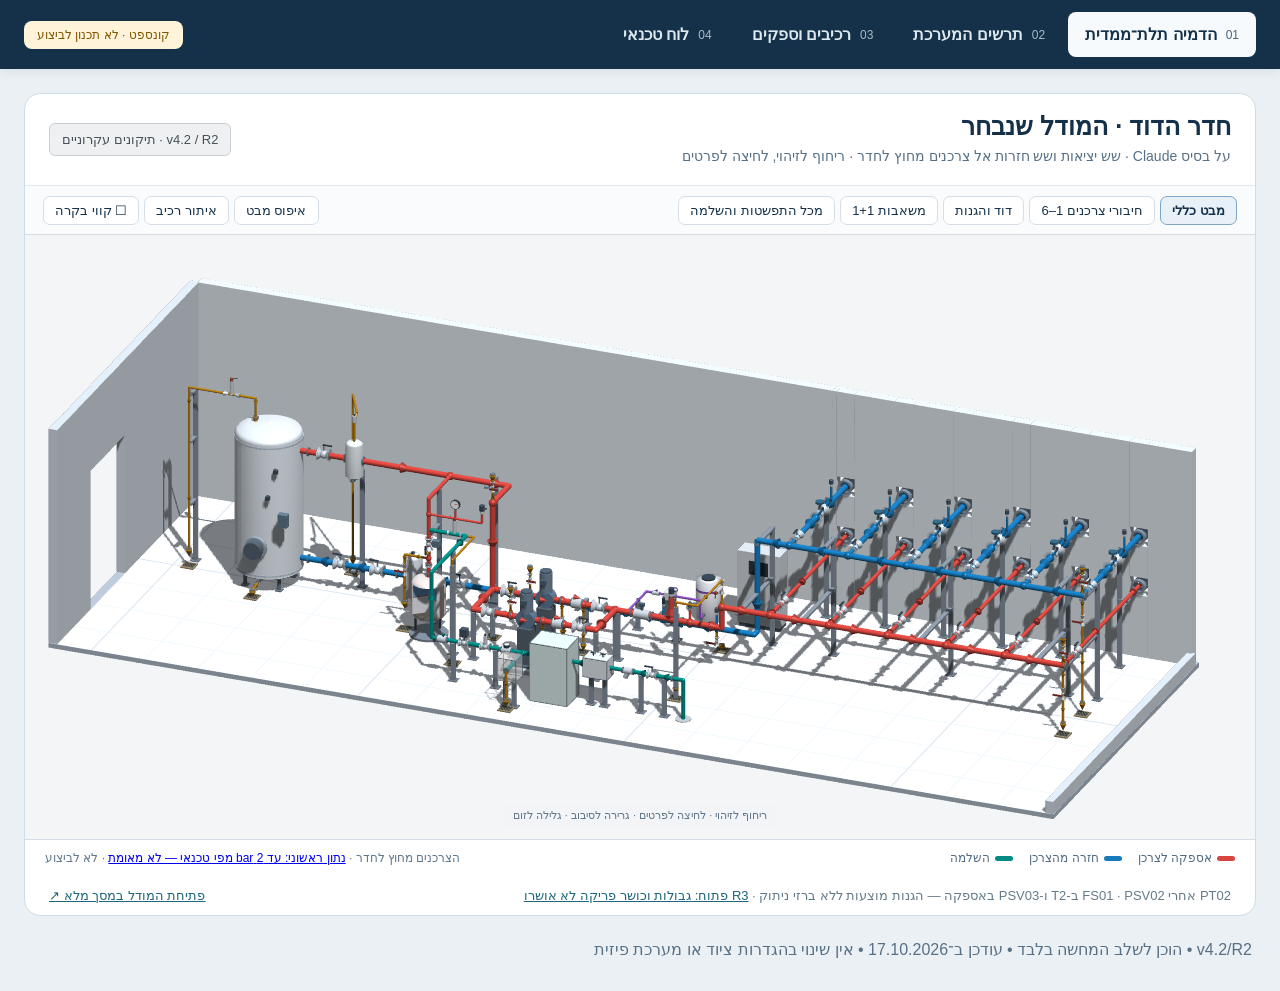
==== commit 0ab5ba8a: "Publish v4.2 boiler concept and mobile demo controls" ====
--- a/index.html
+++ b/index.html
@@ -23,7 +23,7 @@
 .tab:hover{background:#24465f}
 .tab[aria-selected="true"]{background:#f6fafc;color:#153149}
 .topbar .tag{font-size:12px;white-space:nowrap}
-.tab-panel{outline:none}
+.tab-panel{outline:none;scroll-margin-top:var(--presentation-anchor-offset,120px)}
 .subnav,.section-links{display:flex;gap:8px;flex-wrap:wrap;margin:0 0 18px}
 .subnav a,.section-links a{padding:9px 14px;color:#234c64;background:#f8fbfc;border:1px solid #cadbe4;border-radius:8px;text-decoration:none;font-size:14px}
 .subnav a:hover,.section-links a:hover{border-color:#087c87;background:#e7f3f4}
@@ -115,17 +115,37 @@
 /* Selected 3D presentation is separate from the flat technician process mimic. */
 .selected-visual{margin:0;max-width:none}.selected-visual .head{display:flex;align-items:center;justify-content:space-between;gap:20px;padding:18px 24px}.selected-visual .head h1{font-size:25px;margin:0 0 4px}.selected-visual .head p{font-size:14px}.selection-chip{background:#eef0f1;color:#46515a;border:1px solid #c8ced2;border-radius:6px;padding:8px 12px;white-space:nowrap;font-size:13px}.selected-view-frame{display:block;width:100%;height:max(470px,calc(100vh - 210px));border:0;background:#f3f5f7}.selection-foot{display:flex;gap:16px;justify-content:space-between;padding:12px 24px;font-size:13px;color:#637a89}.selection-foot a{color:#1e667d}
 .topbar{gap:14px}.tabs{flex-shrink:0}@media(max-width:1380px){.topbar .brand{display:none}}@media(max-width:760px){.tabs{flex-wrap:wrap}.tabs .tab{flex:1 1 44%}.selected-visual .head{display:block}.selection-chip{display:inline-block;margin-top:10px}}
-/* R1 HMI: neutral normal states; color is reserved for deviations. */
+/* R2 HMI: neutral normal states; color is reserved for deviations. */
 #technician{max-width:1920px;margin-inline:auto;color:#313538;--hmi-bg:#e8e9ea;--hmi-line:#72777b;--hmi-muted:#646a6e;--hmi-warn:#8a5900;--hmi-trip:#ac302c}
 body:has(#technician:not([hidden])) main{padding:12px 18px}
 .hmi-shell{background:var(--hmi-bg);border:1px solid #b9bdc1;border-radius:9px;overflow:hidden}.hmi-top{display:flex;align-items:center;justify-content:space-between;gap:12px;padding:12px 18px;background:#f2f3f3;border-bottom:1px solid #bfc4c7}.hmi-top h1{font-size:19px;margin:0}.hmi-revision{font-size:12px;color:#62686c}.hmi-demo-line{padding:9px 18px;font-size:12px;line-height:1.6;display:flex;gap:14px;align-items:center;flex-wrap:wrap;background:#f7f7f7;border-bottom:1px solid #c7cccf}.hmi-demo-line strong{color:#41474b}.hmi-demo-line label{margin-inline-start:auto}
 #technician button,#technician select{font:inherit;border:1px solid #afb6bb;border-radius:5px;background:#f9fafb;color:#333a40;padding:8px 11px;font-size:12px}#technician button{cursor:pointer}#technician button:hover:not(:disabled){background:#fff;border-color:#596269}#technician button:disabled,#technician select:disabled{opacity:.45;cursor:not-allowed}.hmi-nav{display:flex;gap:5px;flex-wrap:wrap;padding:8px 12px;background:#f2f3f3;border-bottom:1px solid #c2c7ca}#technician .hmi-nav button{border-color:transparent;background:transparent}#technician .hmi-nav button[aria-pressed=true]{border-color:#a6adb2;background:#fff;font-weight:700}.hmi-nav .hmi-link{margin-inline-start:auto;align-self:center;font-size:12px;color:#676d72}
 .hmi-content{padding:10px 12px}.hmi-status-line{display:flex;justify-content:space-between;gap:12px;align-items:center;margin-bottom:9px;font-size:12px;min-height:34px}.hmi-state-pill{font-weight:700}.hmi-alert-strip{display:flex;gap:6px;flex-wrap:wrap}.hmi-alert-strip:empty::before{content:'אין מידע תפעולי מאומת';color:#666}.hmi-alert-strip button[data-tone=trip]{color:var(--hmi-trip)!important;background:#fbe9e7!important;border-color:#d7a3a0!important}.hmi-alert-strip button[data-tone=warn]{color:var(--hmi-warn)!important;background:#fff0d8!important;border-color:#d7bf94!important}
 .hmi-overview{background:#e8e9ea;border:1px solid #bfc4c7;border-radius:6px;overflow:hidden}.hmi-mimic-toolbar{padding:7px 12px;display:flex;justify-content:space-between;gap:12px;border-bottom:1px solid #c9cdcf;color:#5c6368;font-size:11px}.hmi-diagram-scroll{overflow:auto}.hmi-process{display:block;width:100%;height:auto;min-width:940px;max-height:calc(100vh - 380px);min-height:430px;direction:ltr;background:#e8e9ea}.hmi-process text{font-family:Arial,"Noto Sans Hebrew",sans-serif;fill:#3c4348}.hmi-process .pipe{fill:none;stroke:var(--hmi-line);stroke-width:5;stroke-linejoin:round;stroke-linecap:round}.hmi-process .return-pipe{stroke-width:3}.hmi-process .utility-pipe{stroke-width:2.5}.hmi-process .equip{fill:#f4f4f4;stroke:#697177;stroke-width:2}.hmi-process .node{fill:#70767b}.hmi-process .tag{font-size:20px;font-weight:700}.hmi-process .caption{font-size:15px;fill:#656d72}.hmi-process .status{font-size:20px;font-weight:700}.hmi-process .reading{font-size:26px;font-weight:700}.hmi-process .band{fill:url(#hmi-band);stroke:#a9afb3;stroke-width:1}.hmi-process [role=button]{cursor:pointer}.hmi-process [role=button]:hover .equip{stroke:#343b40;stroke-width:3}.hmi-process [role=button]:focus{outline:2px solid #5a6268}.hmi-process .alarm-marker circle{fill:#fff0d7;stroke:#9f6d1c;stroke-width:1.5}.hmi-process .alarm-marker text{fill:#815418;font-size:15px;font-weight:bold}.hmi-process .alarm-marker[data-tone=trip] circle{fill:#f8dedb;stroke:#ac302c}.hmi-process .alarm-marker[data-tone=trip] text{fill:#ac302c}.hmi-process .deviation{fill:#a8352e}.hmi-process .deviation-line{stroke:#ac302c}.hmi-process .unknown{fill:#6a7075}.hmi-process [data-running="true"] .equip{fill:#626b71;stroke:#41494e}.hmi-process [data-running="true"]>path{fill:#edf0f1;stroke:#edf0f1}.hmi-mimic-foot{padding:8px 12px;border-top:1px solid #c4c9cc;font-size:11px;display:flex;justify-content:space-between;gap:12px;color:#5d656a}.hmi-mimic-foot a{color:#4a5963}
-.hmi-mini-trends{display:grid;grid-template-columns:repeat(3,1fr);gap:9px;margin-top:9px}.hmi-mini-trend{background:#f1f2f2!important;text-align:right;border-color:#c5c9cc!important;min-height:76px}.hmi-mini-trend strong{font-size:12px}.hmi-empty-chart{display:flex;justify-content:center;align-items:center;min-height:36px;margin-top:5px;border-bottom:1px solid #b9c0c4;color:#71787d;font-size:11px}.hmi-mini-trend small{float:left;color:#666e73;font-size:10px}.hmi-grid{display:grid;grid-template-columns:1fr 1fr;gap:14px}.hmi-box{background:#f7f8f8;border:1px solid #c2c8cc;border-radius:6px;overflow:hidden}.hmi-box-head{padding:12px 15px;border-bottom:1px solid #d4d8da;display:flex;justify-content:space-between;gap:10px;align-items:center}.hmi-box-head h2,.hmi-box-head h3{margin:0;font-size:15px}.hmi-box-head small{font-size:11px;color:#697075}.hmi-box-body{padding:15px;font-size:13px;line-height:1.8}.hmi-view-title{font-size:20px;margin:4px 0 8px}.hmi-view-sub{font-size:13px;line-height:1.8;color:#616a70;margin:0 0 15px}.hmi-controls{display:flex;gap:8px;flex-wrap:wrap;margin:12px 0;align-items:center}.hmi-controls label{display:flex;gap:7px;align-items:center}.hmi-controls select{max-width:100%}.hmi-note{font-size:12px;line-height:1.8;color:#5b656d;background:#edeff0;border:1px solid #d0d5d8;border-radius:4px;padding:10px 12px;margin:12px 0 0}.hmi-rows{margin:0}.hmi-rows>div{display:flex;justify-content:space-between;gap:16px;padding:7px 0;border-bottom:1px solid #dddfe1}.hmi-rows>div:last-child{border:0}.hmi-rows dt{color:#646c72}.hmi-rows dd{margin:0;text-align:left}.hmi-rows dd bdi{white-space:nowrap}.hmi-check{display:flex;align-items:flex-start;gap:8px;font-size:13px;line-height:1.8;margin:10px 0}.hmi-check input{margin-top:5px}.hmi-table-wrap{overflow:auto}.hmi-table{width:100%;border-collapse:collapse;text-align:right;font-size:12px;line-height:1.8;min-width:670px}.hmi-table th,.hmi-table td{padding:10px 13px;border-bottom:1px solid #d6dade;vertical-align:top}.hmi-table th{background:#e8ebed}.hmi-table .trip{color:#9f312c}.hmi-table .warn{color:#8c5e12}.hmi-tone{display:inline-block;padding:4px 7px;border-radius:4px;background:#e5e8ea;font-size:11px;margin:0 0 5px 5px}.hmi-tone.trip{background:#f8e1df;color:#a3322b}.hmi-tone.warn{background:#fff0d5;color:#815712}.hmi-alarm-title{font-size:18px;font-weight:700;margin:10px 0}.hmi-alarm-meta{font-size:11px;color:#6b7378}.hmi-alarm-action{background:#eceff0;padding:10px;font-size:13px;border-radius:4px}.hmi-alarm-picks{display:flex;gap:6px;flex-wrap:wrap;margin:12px 0}.hmi-alarm-help{font-size:12px;color:#657079}.hmi-water-grid{display:grid;grid-template-columns:repeat(3,1fr);gap:12px;margin-bottom:14px}.hmi-water-value{font-size:24px;font-weight:bold;margin:8px 0}.hmi-open-list{margin:0;padding-inline-start:20px;line-height:1.9}.hmi-sources{border:1px solid #c8ced2;border-radius:6px;background:#f8f9f9;margin-top:14px;padding:0 16px}.hmi-sources summary{font-size:13px}.hmi-sources p{font-size:12px;line-height:1.8}.hmi-sources a,.hmi-box a{color:#345d70}.hmi-dialog{max-width:750px;width:calc(100% - 32px);max-height:88vh;border:1px solid #969fa6;border-radius:8px;padding:0;background:#f5f6f6;color:#333c42}.hmi-dialog::backdrop{background:#27313970}.hmi-dialog header{padding:15px 20px;display:flex;justify-content:space-between;gap:15px;align-items:center;background:#e6e9eb;border-bottom:1px solid #c7cdd1}.hmi-dialog h2{font-size:18px;margin:0}.hmi-dialog-content{padding:18px 20px;font-size:13px;line-height:1.9}.hmi-dialog-content p{margin:0 0 13px}.hmi-dialog .hmi-table{min-width:500px}.hmi-command-area{border-top:1px solid #c9d0d4;margin-top:16px;padding-top:10px}.hmi-confirmation{font-size:12px;display:flex;gap:8px;align-items:center;margin-bottom:10px}.hmi-secondary-status{font-size:12px;color:#626d74}.hmi-offline .hmi-process .reading,.hmi-offline .hmi-process .status{fill:#697178}#hmi-announcement{position:absolute;width:1px;height:1px;overflow:hidden;clip-path:inset(50%)}
-@media(max-width:1000px){.hmi-grid{grid-template-columns:1fr}.hmi-process{max-height:none}.hmi-nav .hmi-link{display:none}.hmi-status-line{align-items:flex-start}.hmi-mini-trends{grid-template-columns:repeat(3,1fr)}}@media(max-width:650px){body:has(#technician:not([hidden])) main{padding:8px}.hmi-content{padding:8px}.hmi-top{padding:12px}.hmi-top h1{font-size:17px}.hmi-demo-line{padding:9px 12px;gap:8px}.hmi-demo-line label{margin-inline-start:0}.hmi-revision{font-size:10px}.hmi-water-grid,.hmi-mini-trends{grid-template-columns:1fr}.hmi-process{min-height:0;min-width:1040px}.hmi-status-line{flex-wrap:wrap}.hmi-mimic-foot span:last-child{display:none}.hmi-mimic-toolbar span:last-child{display:none}}
+.hmi-mini-trends{display:grid;grid-template-columns:repeat(4,1fr);gap:9px;margin-top:9px}.hmi-mini-trend{background:#f1f2f2!important;text-align:right;border-color:#c5c9cc!important;min-height:76px}.hmi-mini-trend strong{font-size:12px}.hmi-empty-chart{display:flex;justify-content:center;align-items:center;min-height:36px;margin-top:5px;border-bottom:1px solid #b9c0c4;color:#71787d;font-size:11px}.hmi-mini-trend small{float:left;color:#666e73;font-size:10px}.hmi-grid{display:grid;grid-template-columns:1fr 1fr;gap:14px}.hmi-box{background:#f7f8f8;border:1px solid #c2c8cc;border-radius:6px;overflow:hidden}.hmi-box-head{padding:12px 15px;border-bottom:1px solid #d4d8da;display:flex;justify-content:space-between;gap:10px;align-items:center}.hmi-box-head h2,.hmi-box-head h3{margin:0;font-size:15px}.hmi-box-head small{font-size:11px;color:#697075}.hmi-box-body{padding:15px;font-size:13px;line-height:1.8}.hmi-view-title{font-size:20px;margin:4px 0 8px}.hmi-view-sub{font-size:13px;line-height:1.8;color:#616a70;margin:0 0 15px}.hmi-controls{display:flex;gap:8px;flex-wrap:wrap;margin:12px 0;align-items:center}.hmi-controls label{display:flex;gap:7px;align-items:center}.hmi-controls select{max-width:100%}.hmi-note{font-size:12px;line-height:1.8;color:#5b656d;background:#edeff0;border:1px solid #d0d5d8;border-radius:4px;padding:10px 12px;margin:12px 0 0}.hmi-rows{margin:0}.hmi-rows>div{display:flex;justify-content:space-between;gap:16px;padding:7px 0;border-bottom:1px solid #dddfe1}.hmi-rows>div:last-child{border:0}.hmi-rows dt{color:#646c72}.hmi-rows dd{margin:0;text-align:left}.hmi-rows dd bdi{white-space:nowrap}.hmi-check{display:flex;align-items:flex-start;gap:8px;font-size:13px;line-height:1.8;margin:10px 0}.hmi-check input{margin-top:5px}.hmi-table-wrap{overflow:auto}.hmi-table{width:100%;border-collapse:collapse;text-align:right;font-size:12px;line-height:1.8;min-width:670px}.hmi-table th,.hmi-table td{padding:10px 13px;border-bottom:1px solid #d6dade;vertical-align:top}.hmi-table th{background:#e8ebed}.hmi-table .trip{color:#9f312c}.hmi-table .warn{color:#8c5e12}.hmi-tone{display:inline-block;padding:4px 7px;border-radius:4px;background:#e5e8ea;font-size:11px;margin:0 0 5px 5px}.hmi-tone.trip{background:#f8e1df;color:#a3322b}.hmi-tone.warn{background:#fff0d5;color:#815712}.hmi-alarm-title{font-size:18px;font-weight:700;margin:10px 0}.hmi-alarm-meta{font-size:11px;color:#6b7378}.hmi-alarm-action{background:#eceff0;padding:10px;font-size:13px;border-radius:4px}.hmi-alarm-picks{display:flex;gap:6px;flex-wrap:wrap;margin:12px 0}.hmi-alarm-help{font-size:12px;color:#657079}.hmi-water-grid{display:grid;grid-template-columns:repeat(3,1fr);gap:12px;margin-bottom:14px}.hmi-water-value{font-size:24px;font-weight:bold;margin:8px 0}.hmi-open-list{margin:0;padding-inline-start:20px;line-height:1.9}.hmi-sources{border:1px solid #c8ced2;border-radius:6px;background:#f8f9f9;margin-top:14px;padding:0 16px}.hmi-sources summary{font-size:13px}.hmi-sources p{font-size:12px;line-height:1.8}.hmi-sources a,.hmi-box a{color:#345d70}.hmi-dialog{max-width:750px;width:calc(100% - 32px);max-height:88vh;border:1px solid #969fa6;border-radius:8px;padding:0;background:#f5f6f6;color:#333c42}.hmi-dialog::backdrop{background:#27313970}.hmi-dialog header{padding:15px 20px;display:flex;justify-content:space-between;gap:15px;align-items:center;background:#e6e9eb;border-bottom:1px solid #c7cdd1}.hmi-dialog h2{font-size:18px;margin:0}.hmi-dialog-content{padding:18px 20px;font-size:13px;line-height:1.9}.hmi-dialog-content p{margin:0 0 13px}.hmi-dialog .hmi-table{min-width:500px}.hmi-command-area{border-top:1px solid #c9d0d4;margin-top:16px;padding-top:10px}.hmi-confirmation{font-size:12px;display:flex;gap:8px;align-items:center;margin-bottom:10px}.hmi-secondary-status{font-size:12px;color:#626d74}.hmi-offline .hmi-process .reading,.hmi-offline .hmi-process .status{fill:#697178}#hmi-announcement{position:absolute;width:1px;height:1px;overflow:hidden;clip-path:inset(50%)}
+@media(max-width:1000px){.hmi-grid{grid-template-columns:1fr}.hmi-process{max-height:none}.hmi-nav .hmi-link{display:none}.hmi-status-line{align-items:flex-start}.hmi-mini-trends{grid-template-columns:repeat(4,1fr)}}@media(max-width:650px){body:has(#technician:not([hidden])) main{padding:8px}.hmi-content{padding:8px}.hmi-top{padding:12px}.hmi-top h1{font-size:17px}.hmi-demo-line{padding:9px 12px;gap:8px}.hmi-demo-line label{margin-inline-start:0}.hmi-revision{font-size:10px}.hmi-water-grid,.hmi-mini-trends{grid-template-columns:1fr}.hmi-process{min-height:0;min-width:1040px}.hmi-status-line{flex-wrap:wrap}.hmi-mimic-foot span:last-child{display:none}.hmi-mimic-toolbar span:last-child{display:none}}
 
 #technician.hmi-expanded{position:fixed;inset:0;z-index:20;max-width:none;padding:0;overflow:auto;background:#e8e9ea}#technician.hmi-expanded .hmi-shell{border-radius:0;min-height:100vh}#technician.hmi-expanded .hmi-top{display:none}#technician.hmi-expanded .hmi-demo-line{padding:5px 12px}#technician.hmi-expanded .hmi-nav{padding:4px 10px}#technician.hmi-expanded .hmi-content{padding:6px 10px}#technician.hmi-expanded .hmi-process{min-height:0;height:calc(100vh - 290px);max-height:none}#technician.hmi-expanded .hmi-mini-trend{min-height:62px;padding:5px 10px}#technician.hmi-expanded .hmi-empty-chart{min-height:25px}#technician.hmi-expanded .hmi-mini-trends{margin-top:6px}#technician .hmi-mimic-toolbar #hmi-expand{padding:4px 8px;font-size:11px}.hmi-process .alarm-marker{cursor:pointer}
+/* Public showcase only: explicit examples, separate from the engineering package. */
+#technician .hmi-demo-line{align-items:center;padding:10px 16px;gap:16px;background:#fff6db}
+#technician .hmi-demo-line strong{font-size:25px;letter-spacing:.04em;color:#493e22;white-space:nowrap}
+.hmi-demo-copy{font-size:12px;line-height:1.6}.hmi-demo-copy span{display:block}
+.hmi-demo-scenarios{display:grid;grid-template-columns:repeat(4,minmax(0,1fr));gap:10px;padding:12px 16px 7px;background:#f7f8f8}
+#technician .hmi-demo-scenarios button{min-height:48px;font-size:16px;font-weight:700;padding:10px}
+#technician .hmi-demo-scenarios button[aria-pressed=true]{background:#39454e;border-color:#39454e;color:#fff;box-shadow:inset 0 -3px #89969f}
+.hmi-demo-help{padding:0 16px 8px;font-size:11px;color:#677078;background:#f7f8f8}
+.hmi-scenario-note{font-size:12px;line-height:1.6;margin:0 0 8px;min-height:20px;color:#505c63}
+#technician .hmi-mismatch{border:1px solid #c88780;background:#f8e1df;color:#8b2c26;padding:9px 12px;margin-bottom:9px;width:100%;text-align:right}
+.hmi-process .example-label{font-size:13px;fill:#6a7075}.hmi-process .line-example{font-size:21px;font-weight:700}
+.hmi-process .branch-delta{font-size:14px;fill:#606b72}.hmi-process .return-example{font-size:24px}
+#technician.hmi-expanded .hmi-process{height:calc(100vh - 380px);min-height:360px}
+@media(max-width:650px){.hmi-demo-scenarios{grid-template-columns:repeat(2,minmax(0,1fr));padding:10px}.hmi-demo-help{padding-inline:10px}#technician .hmi-demo-scenarios button{font-size:14px}.hmi-demo-line{align-items:flex-start!important}}
+/* Public mobile viewing controls; SVG coordinates stay left-to-right, Hebrew UI stays RTL. */
+.hmi-diagram-scroll{direction:ltr;scroll-behavior:smooth}.hmi-diagram-scroll .hmi-process{direction:ltr}
+.hmi-scale-controls{display:flex;gap:5px;flex-wrap:wrap;direction:rtl}.hmi-mimic-toolbar{flex-wrap:wrap;align-items:center}
+#technician .hmi-scale-controls button{padding:5px 8px;font-size:12px;min-height:32px}
+#technician .hmi-diagram-scroll.is-fit .hmi-process{width:100%;min-width:0;height:auto;min-height:0;max-height:none}
+@media(max-width:650px){.hmi-mimic-toolbar>span:first-child{width:100%}.hmi-scale-controls{width:100%;justify-content:space-between}.hmi-diagram-scroll:not(.is-fit) .hmi-process{width:1040px;min-width:1040px;height:auto;min-height:0;max-height:none}}
 </style>
 </head>
 <body>
@@ -141,33 +161,33 @@
 <main>
 <div id="visualization" class="tab-panel" role="tabpanel" aria-labelledby="tab-visualization" tabindex="0" hidden>
 <section class="selected-visual">
-<div class="head"><div><h1>חדר הדוד · המודל שנבחר</h1><p>על בסיס Claude · שש יציאות ושש חזרות אל צרכנים מחוץ לחדר · ריחוף לזיהוי, לחיצה לפרטים</p></div><span class="selection-chip">קונספט · תיקונים עקרוניים</span></div>
-<iframe id="selected-model-frame" class="selected-view-frame" src="assets/selected-model-view-he.html?embedded=1&amp;rev=cards-1" title="חדר הדוד בתלת־ממד: שני מסלולי סחרור ושישה זוגות חיבורים"></iframe>
-<div class="selection-foot"><span>סחרור 1+1 מוצע · <a href="concept-notes-he.html#pressure">נתון ראשוני: עד 2 bar מפי טכנאי, ללא דרכון — לא מאומת</a> · נדרשת בדיקת מהנדס</span><a href="assets/selected-model-view-he.html" target="_blank" rel="noopener">פתיחת המודל במסך מלא ↗</a></div>
+<div class="head"><div><h1>חדר הדוד · המודל שנבחר</h1><p>על בסיס Claude · שש יציאות ושש חזרות אל צרכנים מחוץ לחדר · ריחוף לזיהוי, לחיצה לפרטים</p></div><span class="selection-chip">v4.2 / R2 · תיקונים עקרוניים</span></div>
+<iframe id="selected-model-frame" class="selected-view-frame" src="assets/selected-model-view-he.html?embedded=1&amp;rev=r2" title="חדר הדוד בתלת־ממד: שני מסלולי סחרור ושישה זוגות חיבורים"></iframe>
+<div class="selection-foot"><span>PT02 אחרי FS01 · PSV02 ב-T2 ו-PSV03 באספקה — הגנות מוצעות ללא ברזי ניתוק · <a href="concept-notes-he.html">R3 פתוח: גבולות וכושר פריקה לא אושרו</a></span><a href="assets/selected-model-view-he.html" target="_blank" rel="noopener">פתיחת המודל במסך מלא ↗</a></div>
 </section>
 </div>
 <div id="schematic" class="tab-panel" role="tabpanel" aria-labelledby="tab-schematic" tabindex="0">
-<div class="subnav" aria-label="ניווט בתרשים"><a href="#system">המערכת המלאה</a><a href="#expansion">הגדלת חיבור המכל</a><a href="#temperature">טמפרטורת השוקולד</a><a href="#basis">מקורות והנחות</a><a href="concept-notes-he.html">עקרונות וגבולות הקונספט</a></div>
+<div class="subnav" aria-label="ניווט בתרשים"><a href="#schematic">המערכת המלאה</a><a href="#expansion">הגדלת חיבור המכל</a><a href="#temperature">טמפרטורת השוקולד</a><a href="#basis">מקורות והנחות</a><a href="concept-notes-he.html">עקרונות וגבולות הקונספט</a></div>
 
 <section id="system">
-<div class="head"><h1>חדר הדוד — תרשים מתואם, קונספט</h1><p>מפעל שוקולד • תיקונים עקרוניים לבדיקה נפרדת; נתוני אתר ויצרן טרם הושלמו</p></div>
-<a href="boiler-workshop-schematic-he-v4.svg" target="_blank" title="פתיחת התרשים בגודל מלא"><img class="drawing" src="boiler-workshop-schematic-he-v4.svg" alt="קונספט: דוד בחדר נפרד, שתי משאבות במקביל, שישה זוגות חיבורים חיצוניים, מכל התפשטות והשלמה"></a>
-<div class="content"><p class="note">מהדורת קונספט מציגה שישה זוגות חיבורים חיצוניים בלבד, ולא את ציוד המפעל עצמו. זו אינה כמות להזמנה. תכולת הרכש נשארת מערכת המים עד לממשקים; שאלות ספיקת מינימום, מעטפת לחצים והגנת מוצר נשארו לתכנון לפי נתונים.</p></div>
-<div class="links"><a href="boiler-workshop-connections-he-v4.json" download>גרף חיבורים — קונספט</a><a href="boiler-workshop-schematic-he-v4.svg" download>הורדת תרשים וקטורי</a><a href="assets/water-treatment-control-he.html">מחקר המים והבקרה</a></div>
+<div class="head"><h1>חדר הדוד — תרשים מתואם, v4.2 / R2</h1><p>מפעל שוקולד • תיקונים עקרוניים לבדיקה נפרדת; נתוני אתר ויצרן טרם הושלמו</p></div>
+<a href="boiler-workshop-schematic-he-v4.svg" target="_blank" title="פתיחת התרשים בגודל מלא"><img class="drawing" src="boiler-workshop-schematic-he-v4.svg" alt="v4.2/R2: דוד בחדר נפרד, שתי משאבות במקביל, שישה זוגות חיבורים חיצוניים, מכל התפשטות והשלמה"></a>
+<div class="content"><p class="note">מהדורת v4.2/R2 מציגה שישה זוגות חיבורים חיצוניים בלבד, ולא את ציוד המפעל עצמו. PT01 נשאר ביניקה, PT02 באספקה אחרי FS01. PSV02 מחובר ישירות ל-T2 ו-PSV03 לאספקה, ללא ברזי ניתוק; זו הגנה מוצעת ללא קביעה של כושר או לחץ פתיחה. זו אינה כמות להזמנה. תכולת הרכש נשארת מערכת המים עד לממשקים; שאלות ספיקת מינימום, מעטפת לחצים והגנת מוצר נשארו לתכנון לפי נתונים.</p></div>
+<div class="links"><a href="boiler-workshop-connections-he-v4.json" download>גרף חיבורים — v4.2/R2</a><a href="boiler-workshop-schematic-he-v4.svg" download>הורדת תרשים וקטורי</a><a href="assets/water-treatment-control-he.html">מחקר המים והבקרה</a></div>
 </section>
 <section id="redundancy">
 <div class="head"><h2>שתי משאבות · עובדת וגיבוי</h2><p>דרישת זמינות מוצעת למערכת זו, ולא כלל מחייב לכל מערכת חימום.</p></div>
 <div class="content"><p><bdi>P01A / P01B</bdi> מחוברות במקביל. כל אחת תיבחר בהמשך עבור מלוא ספיקת התכן והעומד הנדרשים. לכל ענף ברז בידוד בכניסה וביציאה ואל־חוזר בצד הסניקה. <bdi>T1</bdi> מחבר את מכל ההתפשטות בצד היניקה המשותף; <bdi>FS01</bdi> נמצא אחרי איחוד הענפים.</p>
-<p><strong>נדרש לתכנן ולאמת מעבר אוטומטי לגיבוי:</strong> פקודה, משוב ריצה, תקלה וזמינות מכל משאבה; אישור זרימה נפרד; החלפת תורנות והפעלה תקופתית לפי הציוד. אובדן אישור זרימה חוסם חימום ומינון. כשאין נתיב או כשכל הענפים סגורים, נדרשת עצירת סחרור ללא ניסיונות רזרבה חוזרים. מעבר רזרבה יוגבל לניסיון מאושר עם נתיב, כשירות ומשוב ריצה וזרימה עצמאיים. איפוס נעילה אינו מפעיל חימום. רצף המעבר, זמני ההשהיה, Qmin וקירור לאחר עצירה ייבדקו עם ספק המכלול; לא נבחר מעקף שרירותי.</p>
+<p><strong>נדרש לתכנן ולאמת מעבר אוטומטי לגיבוי:</strong> פקודה, משוב ריצה, תקלה וזמינות מכל משאבה; אישור זרימה נפרד; החלפת תורנות והפעלה תקופתית לפי הציוד. אובדן אישור זרימה חוסם חימום ומינון. כשאין נתיב או כשכל הענפים סגורים, נדרשת עצירת סחרור ללא ניסיונות רזרבה חוזרים. מעבר רזרבה יוגבל לניסיון אחד: משוב עצירת משאבת המקור, משוב ריצה חדש מהרזרבה ו-FS01 חדש. FS01 ישן אינו מוכיח מעבר. רזרבה בידני או בשירות אינה מפסיקה עובדת תקינה; החלפת העובדת חוסמת חימום עד הוכחה חדשה. החזרה לחימום נשארה ידנית: אישור ראייה, איפוס ובקשה חדשה; חידוש אוטומטי דורש החלטת בעלים, מהנדס ונתוני קירור. איפוס נעילה אינו מפעיל חימום. רצף המעבר, זמני ההשהיה, Qmin וקירור לאחר עצירה ייבדקו עם ספק המכלול; לא נבחר מעקף שרירותי.</p>
 <p>משאבת גיבוי אינה מגינה מפני כשל משותף: דוד, חשמל, לוח/בקר, FS01 משותף, סעפות או נתיב מים. אין דירוג הסתברות בין כשלים אלה. דיון בדוד נוסף תלוי בזמן ההשבתה המותר ובדרישות הזמינות. שתי משאבות מצוירות אינן הוכחת מעבר שנבדק.</p>
 <p>מקורות לעיקרון: <a href="https://api.grundfos.com/literature/Grundfosliterature-5235975.pdf" target="_blank" rel="noopener">Grundfos — מצב עבודה וגיבוי, סעיף 13.43</a>; <a href="https://cms.media.wilo.com/dcianimpfinder/wilo713711/9534891/en-GB/2335794571.html" target="_blank" rel="noopener">Wilo — הגדרת שתי משאבות נפרדות לפעולה משותפת</a>. אין כאן בחירה של דגם משאבה.</p>
-<p class="note">מהדורת קונספט מתאמת את גרף החיבורים, התרשים, תקריב המכל, ההמחשה ולוח הטכנאי. זו המחשה לבדיקה הנדסית נפרדת; מידות, הספקים, גבולות לחצים, מינימום זרימה, כימיה וערכי הפעלה טרם נקבעו.</p></div>
+<p class="note">מהדורת v4.2/R2 מתאמת את גרף החיבורים, התרשים, תקריב המכל, ההמחשה ולוח הטכנאי. זו המחשה לבדיקה הנדסית נפרדת; מידות, הספקים, גבולות לחצים, מינימום זרימה, כימיה וערכי הפעלה טרם נקבעו.</p></div>
 </section>
 <section id="expansion">
 <div class="head"><h2>מכל ההתפשטות — החיבור נראה במלואו</h2><p>מהמחבר T1 לפני היניקה המשותפת למשאבות, דרך T2 וברז שירות נעול פתוח, אל חיבור המים היחיד של המכל.</p></div>
 <div class="detail"><img class="drawing" src="assets/boiler-expansion-detail-he-v4.svg" alt="תקריב: T1, חיבורי PI01 ו-PT01, כניסת מי השלמה ל-T2 מחוץ למכל, ברז שירות פתוח, ניקוז שירות סגור ומכל עם ממברנה"></div>
 <div class="content"><p><strong>מי ההשלמה נכנסים למחבר T2 שמחוץ למכל.</strong> המכל מקבל ומחזיר מים באותה שלוחה. מד הלחץ והחיישן נמצאים בצד המערכת לפני ברז השירות; הם אינם מודדים את לחץ הגז או את תקינות הממברנה. בזמן שירות למכל החימום מושבת.</p></div>
-<div class="links"><a href="assets/boiler-expansion-detail-he-v4.svg" download>פתיחת תקריב וקטורי קונספט</a></div>
+<div class="links"><a href="assets/boiler-expansion-detail-he-v4.svg" download>פתיחת תקריב וקטורי v4.2/R2</a></div>
 </section>
 <section id="temperature">
 <div class="head"><h2>טמפרטורת השוקולד — יעד ראשוני של <bdi>45 °C</bdi></h2><p>היישום שאושר לשלב המודל: אחסון ושינוע של שוקולד נוזלי שאינו מטומפר.</p></div>
@@ -184,9 +204,9 @@
 <div class="content">
 <p>מיקום חיבור ההרחבה סמוך לכניסת המשאבה: <a href="https://www.caleffi.com/en-us/blog/2-basic-concepts-detailing" target="_blank" rel="noopener">Caleffi — עקרונות מערכת מים סגורה</a>. חיבור מילוי לקו המכל, ברז שירות, מחבר פירוק וניקוז: <a href="https://www.amtrol.com/wp-content/uploads/2019/06/9017-094-01_19-EXTROL-L-Series-IO.pdf#page=2" target="_blank" rel="noopener">Amtrol — דוגמת הוראות יצרן, עמודים 2–3</a>. סדרת Amtrol זו אינה ציוד שנבחר לפרויקט.</p>
 <p>פונקציות מילוי, ויסות לחץ והגנת מקור המים: <a href="https://www.caleffi.com/en-int/products/filling-units" target="_blank" rel="noopener">Caleffi — מכלולי מילוי</a>. הסמלים מייצגים פונקציות; חלקן עשויות להיות משולבות באותו מכלול. אל־חוזר בקו ההשלמה אינו מחליף הגנה מתאימה מפני זיהום מקור המים.</p>
-<p>בהפעלה רגילה VET פתוח ומקובע ו-DVET סגור. חיווי פתיחה ZSO_VET מוצע אך אינו מחובר במודל למפעל; הוא אינו מחליף קיבוע מכני או בדיקת מעבר מים. סגור/לא ידוע חוסם חימום. PI01/PT01 נמצאים בצד המערכת לפני ברז השירות, ואינם מודדים לחץ גז או ממברנה. תנוחת המכל ותמיכתו לפי היצרן. במילוי מוצעים ניטור זמן ונפח מצטברים, אבחון זרימה בפקודת סגור וסגירה באות לא תקף/חריגה/אובדן מתח. פקודה אינה הוכחת אטימה.</p>
+<p>בהפעלה רגילה VET פתוח ומקובע ו-DVET סגור. חיווי פתיחה ZSO_VET מוצע אך אינו מחובר במודל למפעל; הוא אינו מחליף קיבוע מכני או בדיקת מעבר מים. סגור/לא ידוע חוסם חימום. PI01/PT01 נמצאים בצד המערכת לפני ברז השירות, ואינם מודדים לחץ גז או ממברנה. תנוחת המכל ותמיכתו לפי היצרן. השלמה קרה מפוקחת חסומה כברירת מחדל: נדרש נוהל מאושר וגבולות משתנים, הגנת לחץ ופריקות, מצב קר, PT01/PT02, FQ01 ומשובי עצירת משאבות וכיבוי חימום. בקשת מפעיל נפרדת פותחת מחזור יחיד; חריגה סוגרת ונועלת, וסיום דורש משוב סגור ואפס זרימה חדשים. פקודה אינה הוכחת אטימה.</p>
 <p><strong>טרם נקבעו:</strong> הספק, דגם, קטרים, ספיקה, נפח המכל, קדם־לחץ, לחצי עבודה, כימיקלים ומינונים. נדרשים בהמשך גם תכנון ספיקת מינימום, ויסות הצרכנים, תכנון הניקוזים, אישור הגנת מי ההזנה ובדיקת התאמה למוצר ולחומרים.</p>
-<p>PSV של הדוד אינו מוכיח הגנה על כל המעטפות והנפחים הניתנים לבידוד. יש לבחון לחצים מותרים, נוזל כלוא ונתיבי פריקה לכל מקטע. יעד פריקה בטוח חיצוני מסומן כממשק, ואינו מתקן ניקוז שתוכנן.</p><p class="note"><strong>נתון ראשוני · נתון לא מאומת:</strong> עד <bdi>2 bar</bdi> למעטפות לפי טכנאי, ללא דרכון. טרם ידוע: יחסי/מוחלט, עבודה/מרבי, והאם חל על כל השישה. לחץ מקומי כולל גובה ועומד משאבה; PSV דוד גבוה יותר אינו הגנת מעטפת מוכחת. אין ערכי כיוון. <a href="concept-notes-he.html#pressure">השוואת ויסות, מדידות ואנרגיה ←</a></p>
+<p>PSV של הדוד אינו מוכיח הגנה על כל המעטפות והנפחים הניתנים לבידוד. יש לבחון לחצים מותרים, נוזל כלוא ונתיבי פריקה לכל מקטע. יעד פריקה בטוח חיצוני מסומן כממשק, ואינו מתקן ניקוז שתוכנן.</p><p class="note"><strong>נתון ראשוני · נתון לא מאומת:</strong> עד <bdi>2 bar</bdi> למעטפות לפי טכנאי, ללא דרכון. טרם ידוע: יחסי/מוחלט, עבודה/מרבי, והאם חל על כל השישה. לחץ מקומי כולל גובה ועומד משאבה; PT02 מוסיף מדידה באספקה. PSV02/PSV03 מוצעים, אך לחץ פתיחה וכושר פריקה טרם נקבעו והגנת מקטעים כלואים נשארה פתוחה. אין ערכי כיוון. <a href="concept-notes-he.html#pressure">היסטוריית ניתוח R3: ויסות, מדידות ואנרגיה ←</a></p>
 <p>נדרשת אנליזה עדכנית של מי הכניסה למפעל ושל מי המעגל. מידע כללי על מי השתייה אינו מחליף בדיקה בנקודת החיבור. <a href="concept-notes-he.html#water">איכות מים ונתונים להשלמה ←</a></p>
 </div>
 </section>
@@ -197,7 +217,7 @@
   <div class="head">
     <div class="eyebrow">03 / רכיבים וספקים · בדיקת מקורות: 16.10.2026</div>
     <h1>חבילת חימום אחת. אחריות ברורה.</h1>
-    <p>מפת הרכיבים וערוצי האספקה למעגל מים חמים חשמלי — עד לחיבורי המעטפות הקיימות במפעל.</p>
+    <p>מפת הרכיבים וערוצי האספקה עד לחיבורי המעטפות. R2 מוסיף PT02 באספקה ו-PSV02/PSV03 מוצעים ללא בידוד; לחץ פתיחה, כושר פריקה וגבולות המעטפות עדיין לא אושרו.</p>
   </div>
   <div class="scope-grid">
     <div><span class="scope-label">מזמינים</span><strong>מערכת חימום מים שלמה</strong><p>דוד, סחרור, בטיחות, התפשטות, מילוי, טיפול במים, מכשור ובקרה — בתכולה מוסכמת.</p></div>
@@ -248,7 +268,7 @@
   <div class="component-grid" id="component-list">
     <details class="component">
       <summary><span class="package-number">01</span><span class="package-title">מקור החום החשמלי<small><bdi>B01</bdi> · דוד מים חמים תעשייתי</small></span><span class="badge core">בתכולה</span></summary>
-      <div class="component-body"><p>דוד עם גופי חימום טבולים, חיבורי מים, מכלולי כוח ובקרת חימום, והגנות עצמאיות לטמפרטורת־יתר ולחוסר מים לפי היצרן. מפרט המודול יבהיר מה כבר מובנה בו.</p><p><strong>אחריות מבוקשת:</strong> האינטגרטור הראשי. רמי רז / גרינטק; קרשין־שלו כערוץ חלופי לבדיקת הדוד.</p><p class="pending">בתיקון R1 מופיעים VB01I/VB01O לבידוד הדוד ו-DB01 לניקוז. THH_B01, LW_B01 ו-K_HEAT מייצגים פונקציות הגנה/כוח עצמאיות מוצעות; חיווי וסכמת המימוש לפי יצרן הדוד. הגנת בטיחות דורשת איפוס מקומי לאחר בירור, ללא עקיפה מה-HMI. דגם, הספק וחומרים טרם נבחרו.</p></div>
+      <div class="component-body"><p>דוד עם גופי חימום טבולים, חיבורי מים, מכלולי כוח ובקרת חימום, והגנות עצמאיות לטמפרטורת־יתר ולחוסר מים לפי היצרן. מפרט המודול יבהיר מה כבר מובנה בו.</p><p><strong>אחריות מבוקשת:</strong> האינטגרטור הראשי. רמי רז / גרינטק; קרשין־שלו כערוץ חלופי לבדיקת הדוד.</p><p class="pending">בתיקון R1 ההיסטורי נוספו ומופיעים גם כעת VB01I/VB01O לבידוד הדוד ו-DB01 לניקוז. THH_B01, LW_B01 ו-K_HEAT מייצגים פונקציות הגנה/כוח עצמאיות מוצעות; חיווי וסכמת המימוש לפי יצרן הדוד. הגנת בטיחות דורשת איפוס מקומי לאחר בירור, ללא עקיפה מה-HMI. דגם, הספק וחומרים טרם נבחרו.</p></div>
     </details>
     <details class="component">
       <summary><span class="package-number">02</span><span class="package-title">סחרור והפרדת אוויר ומשקעים<small>שתי משאבות 1+1 · מפרידים · <bdi>FS01</bdi></small></span><span class="badge core">בתכולה</span></summary>
@@ -259,8 +279,8 @@
       <div class="component-body"><p>מכל ממברנה עם תמיכה עצמאית; שלוחה מ־<bdi>T1</bdi> לפני היניקה המשותפת למשאבות; <bdi>T2</bdi> חיצוני למכל; ברז שירות <bdi>VET</bdi> נעול פתוח, מחבר פירוק, ברז ניקוז שירות <bdi>DVET</bdi> וקו ניקוז. מד לחץ <bdi>PI01</bdi> וחיישן <bdi>PT01</bdi> בצד המערכת לפני ברז השירות.</p><p><strong>ערוצים אפשריים:</strong> א.ש.ל למכל ואביזרי חימום; בלאס לאביזרים; רדט / מודוטק למכשור. האינטגרטור אחראי לחישוב ולהתאמה.</p><p class="pending">אין אל־חוזר בשלוחת המכל. בהפעלה רגילה VET פתוח ומקובע ו-DVET סגור. ZSO_VET הוא חיווי פתיחה מוצע; סגור/לא ידוע חוסם חימום. PI01/PT01 אינם מודדים קדם־לחץ או ממברנה. שירות למכל אוסר חימום; תנוחת ההתקנה והתמיכה לפי היצרן.</p><a href="#expansion" class="source-link">הצגת החיבור המוגדל בתרשים ←</a></div>
     </details>
     <details class="component">
-      <summary><span class="package-number">04</span><span class="package-title">שסתום בטיחות ופריקה<small><bdi>PSV</bdi> · נתיב פריקה מהדוד</small></span><span class="badge core">בתכולה</span></summary>
-      <div class="component-body"><p>שסתום בטיחות מותאם לדוד וקו פריקה עד ליעד בטוח שייקבע בתכנון. יש לבדוק אם השסתום כלול בדוד ולהימנע מכפל הזמנה.</p><p><strong>ערוץ אפשרי:</strong> יצרן הדוד דרך האינטגרטור; בלאס / LESER כאפשרות לאביזר, בכפוף לאישור.</p><p class="pending">אין ברז ניתוק בין הדוד ל-PSV. שסתום הדוד לבדו אינו מוכיח הגנה לכל מעטפת או מקטע מבודד. מעטפת הלחצים, התפשטות נוזל כלוא, לחץ הפתיחה, יכולת הפריקה ויעד בטוח חיצוני ייבדקו בתכנון.</p></div>
+      <summary><span class="package-number">04</span><span class="package-title">שסתומי בטיחות ופריקה<small><bdi>PSV · PSV02 · PSV03</bdi> · דוד, T2 ואספקה</small></span><span class="badge core">בתכולה</span></summary>
+      <div class="component-body"><p>PSV לדוד, PSV02 ישירות ל-T2 מול מסלול ההשלמה ו-PSV03 לאספקה מול עומד המשאבות, עם ממשקי פריקה בטוחים מוצעים. אין ברזי בידוד ביניהם לנפח המוגן. לחץ פתיחה וכושר פריקה לא נקבעו; R3 נשאר פתוח. נתיבי הפריקה ייקבעו בתכנון. יש לבדוק אם השסתום כלול בדוד ולהימנע מכפל הזמנה.</p><p><strong>ערוץ אפשרי:</strong> יצרן הדוד דרך האינטגרטור; בלאס / LESER כאפשרות לאביזר, בכפוף לאישור.</p><p class="pending">אין ברז ניתוק בין הדוד ל-PSV. שסתום הדוד לבדו אינו מוכיח הגנה לכל מעטפת או מקטע מבודד. מעטפת הלחצים, התפשטות נוזל כלוא, לחץ הפתיחה, יכולת הפריקה ויעד בטוח חיצוני ייבדקו בתכנון.</p></div>
     </details>
     <details class="component">
       <summary><span class="package-number">05</span><span class="package-title">צנרת המים וממשקי החיבור<small>סעפת אספקה · סעפת חזרה · צרכנים נוספים</small></span><span class="badge core">בתכולה</span></summary>
@@ -283,16 +303,16 @@
       <div class="component-body"><p>תוכנית טיפול למעגל סגור, מכל תוסף, קו יניקה, משאבת מינון, אל־חוזר ומכלול הזרקה לקו החזרה. יש לדרוש בהצעה גם ניטור חוסר חומר ואביזרי הגנה לפי יצרן הדוזר.</p><p><strong>ערוצים אפשריים:</strong> אב־טק לתוכנית מים וכימיה; מודוטק למערכת הזרקה משולבת; דיוניקס כערוץ נוסף לציוד מינון.</p><p class="pending">DOSE_T הוא מחבר ההזרקה, ואינו מכל התוסף. מינון מחייב תוכנית וגבולות מאושרים, משוב ריצת סחרור ו-FS01 תקף; חוסר זרימה חוסם מינון. טרם נבחרו חומר או מינון. נדרשים התאמה לחומרים ולסיכון זיהום מוצר, בדיקה ייעודית לריכוז ותוכנית שירות.</p></div>
     </details>
     <details class="component">
-      <summary><span class="package-number">10</span><span class="package-title">מדידת טמפרטורה ואיכות מים<small><bdi>TT01 · TT02 · TT_R1…TT_R6 · pH01 · EC01</bdi></small></span><span class="badge core">בתכולה</span></summary>
-      <div class="component-body"><p>TT01 נמצא אחרי המשאבות ו-FS01; TT02 בחזרה. TT_R1…TT_R6 הם חיישני חזרה מוצעים לפי ענף. חיישני pH ומוליכות עם משדרים וחיבורי שירות. שיטת ההתקנה, תנאי הדגימה והתאמה למים במוליכות נמוכה ייבדקו עם ספק המכשור.</p><p><strong>ערוצים אפשריים:</strong> רדט / Endress+Hauser, מודוטק; דיוניקס / Knick כחלופה לאנליטיקה.</p><p class="pending">pH ומוליכות אינם מדידה של ריכוז מעכב קורוזיה. נדרשים כיול ובדיקות ייעודיות לפי תוכנית הטיפול.</p></div>
+      <summary><span class="package-number">10</span><span class="package-title">מדידת לחץ, טמפרטורה ואיכות מים<small><bdi>PT01 · PT02 · TT01 · TT02 · TT_R1…TT_R6 · pH01 · EC01</bdi></small></span><span class="badge core">בתכולה</span></summary>
+      <div class="component-body"><p>PT01 ביניקה ו-PT02 אחרי FS01 באספקה הם אותות נפרדים. TT01 אחרי PT02; TT02 בחזרה. TT_R1…TT_R6 הם חיישני חזרה מוצעים לפי ענף. חיישני pH ומוליכות עם משדרים וחיבורי שירות. שיטת ההתקנה, תנאי הדגימה והתאמה למים במוליכות נמוכה ייבדקו עם ספק המכשור.</p><p><strong>ערוצים אפשריים:</strong> רדט / Endress+Hauser, מודוטק; דיוניקס / Knick כחלופה לאנליטיקה.</p><p class="pending">pH ומוליכות אינם מדידה של ריכוז מעכב קורוזיה. נדרשים כיול ובדיקות ייעודיות לפי תוכנית הטיפול.</p></div>
     </details>
     <details class="component">
       <summary><span class="package-number">11</span><span class="package-title">לוח כוח, בקרה והתראות<small>איסוף אותות · הגבלת מינון · רישום נתונים</small></span><span class="badge core">בתכולה</span></summary>
-      <div class="component-body"><p>אינטגרציה של לחץ, זרימה, טמפרטורה, נפח השלמה ואיכות מים; התראות ונעילת מילוי בעת חריגה; הפסקת חימום בחוסר זרימה או לחץ; מינון מוגבל רק עם תוכנית מאושרת, משוב ריצה, זרימה ואיכות אות תקפים; רישום וכיול.</p><p><strong>אחריות מבוקשת:</strong> אינטגרטור יחיד לשיטת הבקרה, ללוח ולבדיקות. רדט / Unitronics הוא ערוץ אפשרי לבקרים ולממשק מפעיל.</p><p class="pending">סוג הבקר והממשק טרם נבחר. בקר תהליך רגיל אינו מחליף את הגנות הדוד העצמאיות; מימוש ההגנות ואימותן יפורטו בהמשך.</p></div>
+      <div class="component-body"><p>אינטגרציה של PT01 ביניקה ו-PT02 באספקה, זרימה, טמפרטורה, נפח השלמה ואיכות מים; התראות ונעילת מילוי בעת חריגה; הפסקת חימום בחוסר זרימה או לחץ; מינון מוגבל לפי היתר חימום + תוכנית כימיה, גבולות ואיכות מאושרים; חימום פעיל בפועל אינו תנאי למינון; רישום וכיול.</p><p><strong>אחריות מבוקשת:</strong> אינטגרטור יחיד לשיטת הבקרה, ללוח ולבדיקות. רדט / Unitronics הוא ערוץ אפשרי לבקרים ולממשק מפעיל.</p><p class="pending">סוג הבקר והממשק טרם נבחר. בקר תהליך רגיל אינו מחליף את הגנות הדוד העצמאיות; מימוש ההגנות ואימותן יפורטו בהמשך.</p></div>
     </details>
     <details class="component existing-component">
       <summary><span class="package-number">12</span><span class="package-title">מעטפות ומדידת השוקולד<small>צנרת <bdi>Double-jacket</bdi> · מכלים · <bdi>TT-P</bdi></small></span><span class="badge existing">קיים</span></summary>
-      <div class="component-body"><p>הצנרת והמכלים של השוקולד קיימים. בודקים חיבורי מים, חומרי מבנה, לחץ מותר, מצב מעטפות ומדידות מוצר קיימות. חיישן מוצר חדש יתווסף רק אם נדרש אחרי הבדיקה.</p><p><strong>יעד המודל:</strong> <bdi>45 °C</bdi> לשוקולד נוזלי שאינו מטומפר. טמפרטורת מי החימום ושיטת הוויסות ייקבעו בנפרד.</p><p class="pending">ב-קונספט מוצגים שישה זוגות חיבורים חיצוניים; הצרכנים עצמם אינם מצוירים, ואין בכך כמות להזמנה. TT-P הוא ממשק מוצר עתידי בלבד; אין מדידת מוצר מחוברת. ויסות הענפים, לחץ מותר והגנת המוצר טעונים תכנון.</p><p class="note"><strong>נתון ראשוני · נתון לא מאומת:</strong> עד <bdi>2 bar</bdi> למעטפות לפי טכנאי, ללא דרכון. טרם ידוע: יחסי/מוחלט, עבודה/מרבי, והאם חל על כל השישה. לחץ מקומי כולל גובה ועומד משאבה; PSV דוד גבוה יותר אינו הגנת מעטפת מוכחת. אין ערכי כיוון. <a href="concept-notes-he.html#pressure">השוואת ויסות, מדידות ואנרגיה ←</a></p></div>
+      <div class="component-body"><p>הצנרת והמכלים של השוקולד קיימים. בודקים חיבורי מים, חומרי מבנה, לחץ מותר, מצב מעטפות ומדידות מוצר קיימות. חיישן מוצר חדש יתווסף רק אם נדרש אחרי הבדיקה.</p><p><strong>יעד המודל:</strong> <bdi>45 °C</bdi> לשוקולד נוזלי שאינו מטומפר. טמפרטורת מי החימום ושיטת הוויסות ייקבעו בנפרד.</p><p class="pending">ב-v4.2/R2 מוצגים שישה זוגות חיבורים חיצוניים; הצרכנים עצמם אינם מצוירים, ואין בכך כמות להזמנה. TT-P הוא ממשק מוצר עתידי בלבד; אין מדידת מוצר מחוברת. ויסות הענפים, לחץ מותר והגנת המוצר טעונים תכנון.</p><p class="note"><strong>נתון ראשוני · נתון לא מאומת:</strong> עד <bdi>2 bar</bdi> למעטפות לפי טכנאי, ללא דרכון. טרם ידוע: יחסי/מוחלט, עבודה/מרבי, והאם חל על כל השישה. לחץ מקומי כולל גובה ועומד משאבה; PT02 מוסיף מדידה באספקה. PSV02/PSV03 מוצעים, אך לחץ פתיחה וכושר פריקה טרם נקבעו והגנת מקטעים כלואים נשארה פתוחה. אין ערכי כיוון. <a href="concept-notes-he.html#pressure">היסטוריית ניתוח R3: ויסות, מדידות ואנרגיה ←</a></p></div>
     </details>
   </div>
   <div class="content compact"><p class="note"><strong>אוסמוזה הפוכה אינה החלטת ברירת מחדל.</strong> קודם מגדירים איכות מים מותרת לכל הציוד. טיפול כימי, הכנת מי המילוי וצמצום חדירת אוויר/מי השלמה הם נושאים משלימים. רמת האוטומציה אינה מבטלת כיול ובדיקות מעבדה. <a href="assets/water-treatment-control-he.html">למחקר המים והבקרה ←</a></p></div>
@@ -325,15 +345,24 @@
 
 <div id="technician" class="tab-panel" role="tabpanel" aria-labelledby="tab-technician" tabindex="0" hidden>
 <div class="hmi-shell" id="hmi-shell">
-  <div class="hmi-top"><h1>חימום מעטפות · עמדת טכנאי</h1><span class="hmi-revision"><bdi>קונספט</bdi> · מפעל שוקולד</span></div>
-  <div class="hmi-demo-line"><strong>DEMO — אין חיבור לציוד; כל משוב הוא קלט מקומי להמחשה</strong><span id="hmi-source">אין נתונים</span><label for="hmi-role">תפקיד מקומי:</label><select id="hmi-role"><option value="viewer">צופה</option><option value="operator">מפעיל</option><option value="technician">טכנאי</option></select><button type="button" data-hmi-equipment="permissions" aria-label="הסבר הרשאות">?</button></div>
+  <div class="hmi-top"><h1>חימום מעטפות · עמדת טכנאי</h1><span class="hmi-revision"><bdi>v4.2 / R2</bdi> · מפעל שוקולד</span></div>
+  <div class="hmi-demo-line"><strong>DEMO · הדגמה</strong><div class="hmi-demo-copy"><span>הערכים הם דוגמה בלבד — לא נתוני מפעל ולא ערכי כיוון. אין חיבור לציוד.</span><span id="hmi-source">דוגמה: עבודה תקינה</span></div></div>
+  <div class="hmi-demo-scenarios" role="group" aria-label="תרחישי הדגמה מהירים">
+    <button type="button" data-public-demo="normal" aria-pressed="true">עבודה תקינה</button>
+    <button type="button" data-public-demo="pumpA" aria-pressed="false">תקלה במשאבה A</button>
+    <button type="button" data-public-demo="overtemp" aria-pressed="false">התחממות יתר</button>
+    <button type="button" data-public-demo="lowwater" aria-pressed="false">חוסר מים</button>
+  </div>
+  <div class="hmi-demo-help">כל לחיצה טוענת הדגמה חדשה. זו אינה פעולת איפוס תקלה או הפעלת ציוד.</div>
   <div class="hmi-nav" role="group" aria-label="מסכי עמדת הטכנאי"><button type="button" data-hmi-view="overview" aria-pressed="true">סקירת המערכת</button><button type="button" data-hmi-view="operations" aria-pressed="false">ציוד ותרחישים</button><button type="button" data-hmi-view="water" aria-pressed="false">מים והשלמה</button><button type="button" data-hmi-view="events" aria-pressed="false">תקלות ויומן</button><button type="button" data-hmi-view="service" aria-pressed="false">תחזוקה</button><span class="hmi-link" id="hmi-connection">מצב הקישור לא ידוע</span></div>
   <div class="hmi-content">
     <div class="hmi-status-line"><span class="hmi-state-pill" id="hmi-system-state">מצב המתקן לא ידוע</span><div class="hmi-alert-strip" id="hmi-alert-strip" aria-label="סיכום תקלות"></div></div>
+    <p class="hmi-scenario-note" id="hmi-scenario-note"></p>
+    <button type="button" id="hmi-heat-mismatch" class="hmi-mismatch" data-hmi-equipment="boiler" hidden>משוב חימום פעיל אחרי פקודת כיבוי — דרוש אימות; לחצו לפרטים</button>
     <div data-hmi-screen="overview">
-      <div class="hmi-overview"><div class="hmi-mimic-toolbar"><span>מסלול המים · לחיצה על ציוד פותחת פרטים</span><span id="hmi-reserve-top">רזרבה: לא ידוע</span><button type="button" id="hmi-expand" aria-pressed="false">הגדלת הסקירה</button></div>
-      <div class="hmi-diagram-scroll"><svg class="hmi-process" viewBox="0 0 1320 640" role="img" aria-labelledby="hmi-mimic-title hmi-mimic-desc">
-        <title id="hmi-mimic-title">מעגל מים עם שתי משאבות ושישה זוגות חיבורים חיצוניים</title><desc id="hmi-mimic-desc">דוד, מפריד אוויר, T1 עם שלוחת התפשטות לפני שתי המשאבות במקביל, אישור זרימה וטמפרטורת אספקה, שש יציאות ושש חזרות חיצוניות. קו החזרה עובר דרך חיישנים, נקודת הזרקה ומפריד משקעים אל הדוד. אין חיבור ישיר בין סעפת האספקה לסעפת החזרה.</desc>
+      <div class="hmi-overview"><div class="hmi-mimic-toolbar"><span>מסלול המים · לחיצה על ציוד פותחת פרטים</span><span id="hmi-reserve-top">רזרבה: לא ידוע</span><div class="hmi-scale-controls" role="group" aria-label="ניווט בתרשים"><button type="button" id="hmi-pan-boiler">דוד</button><button type="button" id="hmi-pan-consumers">צרכנים</button><button type="button" id="hmi-fit" aria-pressed="false">כל התרשים</button><button type="button" id="hmi-expand" aria-pressed="false">הגדלת הסקירה</button></div></div>
+      <div class="hmi-diagram-scroll" tabindex="0" aria-label="תרשים רחב — גלילה אופקית בין הדוד לצרכנים"><svg class="hmi-process" viewBox="0 0 1320 640" role="img" aria-labelledby="hmi-mimic-title hmi-mimic-desc">
+        <title id="hmi-mimic-title">מעגל מים עם שתי משאבות ושישה זוגות חיבורים חיצוניים</title><desc id="hmi-mimic-desc">דוד, מפריד אוויר, T1 עם שלוחת התפשטות לפני שתי המשאבות במקביל, אישור זרימה, PT02 ולחץ וטמפרטורת אספקה, שש יציאות ושש חזרות חיצוניות. קו החזרה עובר דרך חיישנים, נקודת הזרקה ומפריד משקעים אל הדוד. אין חיבור ישיר בין סעפת האספקה לסעפת החזרה. PSV02 מוצע ישירות ל-T2 ו-PSV03 לאספקה ללא ברזי בידוד; R3 פתוח.</desc>
         <defs><marker id="hmi-arrow" markerWidth="7" markerHeight="7" refX="5" refY="3.5" orient="auto" markerUnits="userSpaceOnUse"><path d="M0 0 L6 3.5 L0 7 Z" fill="#686f74"/></marker><pattern id="hmi-band" width="7" height="7" patternUnits="userSpaceOnUse"><path d="M0 7 L7 0" stroke="#c0c5c8" stroke-width="1"/></pattern></defs>
         <path class="pipe" d="M215 205 H430 M430 160 V300 M430 160 H600 M430 300 H600 M600 160 V300 M600 205 H850 V125 H1270"/>
         <path class="pipe return-pipe" d="M1270 530 H40 V330 H60"/>
@@ -341,18 +370,21 @@
         <path class="pipe utility-pipe" d="M685 465 H730 V530"/>
         <path class="pipe" d="M390 205 H415 M770 205 H800" marker-end="url(#hmi-arrow)"/><path class="pipe return-pipe" d="M520 530 H490 M180 530 H150" marker-end="url(#hmi-arrow)"/>
         <circle class="node" cx="360" cy="205" r="5"/><text class="tag" x="360" y="186" text-anchor="middle">T1</text><circle class="node" cx="360" cy="335" r="4"/><text class="tag" x="342" y="340" text-anchor="end">T2</text>
-        <g data-hmi-equipment="boiler" role="button" tabindex="0" aria-label="B01 דוד וחיווי חימום"><rect class="equip" x="60" y="170" width="155" height="190" rx="5"/><text class="tag" x="137" y="194" text-anchor="middle">B01 · דוד</text><text class="caption" x="137" y="226" text-anchor="middle">חימום · משוב</text><text class="status" id="mimic-heat" x="137" y="252" text-anchor="middle">לא ידוע</text><text class="caption" id="mimic-boiler-sp" x="137" y="282" text-anchor="middle">SP — °C</text><text class="caption" id="mimic-protections" x="137" y="309" text-anchor="middle">הגנות —</text><text class="caption" x="137" y="338" text-anchor="middle">שלבים — / —</text></g>
+        <g data-hmi-equipment="boiler" role="button" tabindex="0" aria-label="B01 דוד וחיווי חימום"><rect class="equip" x="60" y="170" width="155" height="190" rx="5"/><text class="tag" x="137" y="194" text-anchor="middle">B01 · דוד</text><text class="caption" x="137" y="226" text-anchor="middle">חימום · משוב</text><text class="status" id="mimic-heat" x="137" y="252" text-anchor="middle">לא ידוע</text><text class="caption" id="mimic-boiler-sp" x="137" y="282" text-anchor="middle">SP — °C</text><text class="caption" id="mimic-protections" x="137" y="309" text-anchor="middle">הגנות —</text><text class="caption" id="mimic-heat-command" x="137" y="338" text-anchor="middle">פקודה —</text></g>
         <g data-hmi-equipment="safety" role="button" tabindex="0" aria-label="PSV והגנות עצמאיות"><path class="pipe utility-pipe" d="M137 170 V110 H205"/><path class="equip" d="M130 140 L144 128 H130 L144 140 Z"/><text class="caption" x="166" y="100" text-anchor="middle">PSV → פריקה</text></g>
+        <g data-hmi-equipment="safety" role="button" tabindex="0" aria-label="PSV02 מוצע ישירות ל-T2 ללא ברז בידוד"><path class="pipe utility-pipe" d="M360 335 H395 V284 H420" marker-end="url(#hmi-arrow)"/><path class="equip" d="M388 318 L402 304 H388 L402 318 Z"/><text class="caption" x="395" y="268" text-anchor="middle">PSV02</text></g>
+        <g data-hmi-equipment="safety" role="button" tabindex="0" aria-label="PSV03 מוצע ישירות לאספקה ללא ברז בידוד"><path class="pipe utility-pipe" d="M850 125 V75 H820" marker-end="url(#hmi-arrow)"/><path class="equip" d="M843 106 L857 92 H843 L857 106 Z"/><text class="caption" x="850" y="47" text-anchor="middle">PSV03</text></g>
         <g data-hmi-equipment="air" role="button" tabindex="0" aria-label="מפריד אוויר AS01"><circle class="equip" cx="280" cy="205" r="19"/><path class="pipe utility-pipe" d="M280 186 V170"/><text class="tag" x="280" y="155" text-anchor="middle">AS01</text></g>
         <g data-hmi-equipment="pumpA" role="button" tabindex="0" aria-label="משאבה P01A"><circle class="equip" cx="515" cy="160" r="26"/><path d="M505 145 L532 160 L505 175 Z" fill="none" stroke="#737a7e" stroke-width="2"/><text class="tag" x="515" y="108" text-anchor="middle">P01A</text><text class="status" id="mimic-pumpA" x="515" y="129" text-anchor="middle">לא ידוע</text><text class="caption" id="mimic-pumpA-role" x="515" y="203" text-anchor="middle">זמינות —</text></g>
         <g data-hmi-equipment="pumpB" role="button" tabindex="0" aria-label="משאבה P01B"><circle class="equip" cx="515" cy="300" r="26"/><path d="M505 285 L532 300 L505 315 Z" fill="none" stroke="#737a7e" stroke-width="2"/><text class="tag" x="515" y="253" text-anchor="middle">P01B</text><text class="status" id="mimic-pumpB" x="515" y="274" text-anchor="middle">לא ידוע</text><text class="caption" id="mimic-pumpB-role" x="515" y="345" text-anchor="middle">זמינות —</text></g>
         <g data-hmi-equipment="flow" role="button" tabindex="0" aria-label="FS01 אישור זרימה"><circle class="equip" cx="650" cy="205" r="17"/><text class="tag" x="650" y="174" text-anchor="middle">FS01</text><text class="status" id="mimic-flow" x="650" y="244" text-anchor="middle">לא ידוע</text></g>
-        <g data-hmi-equipment="temperature" role="button" tabindex="0" aria-label="TT01 טמפרטורת אספקה אחרי המשאבות"><path class="pipe utility-pipe" d="M755 205 V180"/><text class="tag" x="755" y="151" text-anchor="middle">TT01</text><text class="reading" x="755" y="175" text-anchor="middle">— °C</text><rect class="band" x="711" y="229" width="88" height="8"/><text class="caption" x="755" y="257" text-anchor="middle">תחום טרם הוגדר</text></g>
-        <g data-hmi-equipment="expansion" role="button" tabindex="0" aria-label="PT01 ומכל התפשטות ET01"><circle class="equip" cx="267" cy="275" r="13"/><text class="tag" x="255" y="248" text-anchor="middle">PT01</text><text class="reading" x="275" y="305" text-anchor="middle">— bar</text><rect class="band" x="230" y="318" width="90" height="8"/><text class="caption" id="mimic-pressure" x="275" y="345" text-anchor="middle">לא ידוע</text><path class="equip" d="M350 360 L370 380 H350 L370 360 Z"/><text class="caption" x="385" y="369">VET</text><text class="caption" id="mimic-vet" x="383" y="390">מצב —</text><path class="equip" d="M291 409 L309 421 H291 L309 409 Z"/><text class="caption" x="285" y="409" text-anchor="end">DVET</text><rect class="equip" x="337" y="420" width="46" height="72" rx="20"/><path d="M339 455 H381" stroke="#8b9297" stroke-dasharray="4 3"/><text class="tag" x="360" y="513" text-anchor="middle">ET01</text><text class="caption" x="410" y="492">PI01 · מקומי</text></g>
+        <g data-hmi-equipment="supplyPressure" role="button" tabindex="0" aria-label="PT02 לחץ אספקה אחרי FS01"><path class="pipe utility-pipe" d="M710 205 V119"/><circle class="equip" cx="710" cy="106" r="13"/><text class="tag" x="710" y="48" text-anchor="middle">PT02</text><text class="reading" data-demo-reading="PT02" data-unit="bar" x="710" y="77" text-anchor="middle">— bar</text><text class="example-label" data-example-label x="710" y="164" text-anchor="middle">דוגמה · bar(g)</text><text class="caption" id="mimic-supply-pressure" x="710" y="143" text-anchor="middle">לא ידוע</text></g>
+        <g data-hmi-equipment="temperature" role="button" tabindex="0" aria-label="TT01 טמפרטורת אספקה אחרי המשאבות"><path class="pipe utility-pipe" d="M800 205 V180"/><text class="tag" x="800" y="151" text-anchor="middle">TT01</text><text class="reading" data-demo-reading="TT01" data-unit="°C" x="800" y="175" text-anchor="middle">— °C</text><text class="example-label" data-example-label x="800" y="194" text-anchor="middle">דוגמה</text><rect class="band" x="756" y="229" width="88" height="8"/><text class="caption" x="800" y="257" text-anchor="middle">תחום טרם הוגדר</text></g>
+        <g data-hmi-equipment="expansion" role="button" tabindex="0" aria-label="PT01 ומכל התפשטות ET01"><circle class="equip" cx="267" cy="275" r="13"/><text class="tag" x="255" y="248" text-anchor="middle">PT01</text><text class="reading" data-demo-reading="PT01" data-unit="bar" x="275" y="305" text-anchor="middle">— bar</text><text class="example-label" data-example-label x="275" y="365" text-anchor="middle">דוגמה · bar(g)</text><rect class="band" x="230" y="318" width="90" height="8"/><text class="caption" id="mimic-pressure" x="275" y="345" text-anchor="middle">לא ידוע</text><path class="equip" d="M350 360 L370 380 H350 L370 360 Z"/><text class="caption" x="385" y="369">VET</text><text class="caption" id="mimic-vet" x="383" y="390">מצב —</text><path class="equip" d="M291 409 L309 421 H291 L309 409 Z"/><text class="caption" x="285" y="409" text-anchor="end">DVET</text><rect class="equip" x="337" y="420" width="46" height="72" rx="20"/><path d="M339 455 H381" stroke="#8b9297" stroke-dasharray="4 3"/><text class="tag" x="360" y="513" text-anchor="middle">ET01</text><text class="caption" x="410" y="492">PI01 · מקומי</text></g>
         <g data-hmi-equipment="fill" role="button" tabindex="0" aria-label="קו השלמה XV1 FQ01"><rect class="equip" x="465" y="367" width="38" height="26" rx="3"/><text class="caption" x="484" y="360" text-anchor="middle">XV1</text><circle class="equip" cx="560" cy="380" r="15"/><text class="caption" x="620" y="353" text-anchor="end">FQ01</text><text class="caption" x="605" y="385">← השלמה</text><path d="M442 373 L429 380 L442 387 Z M426 370 V390" fill="none" stroke="#737a7e" stroke-width="2"/><text class="caption" x="438" y="409" text-anchor="middle">CV1</text><text class="caption" id="mimic-fill" x="533" y="420" text-anchor="middle">פקודה — · זרימה —</text><text class="caption" x="553" y="440" text-anchor="middle">מצטבר — L · יממה — L</text></g>
         <g data-hmi-equipment="chemistry" role="button" tabindex="0" aria-label="כימיה ונקודת הזרקה"><rect class="equip" x="645" y="445" width="40" height="38" rx="3"/><text class="caption" x="665" y="434" text-anchor="middle">מכל תוסף</text><circle class="equip" cx="710" cy="465" r="12"/><path d="M723 497 L730 509 L737 497 Z M720 513 H740" stroke="#737a7e" fill="none" stroke-width="1.5"/><circle class="node" cx="730" cy="530" r="4"/><text class="caption" x="704" y="555" text-anchor="middle">DOSE_T</text></g>
         <g data-hmi-equipment="water" role="button" tabindex="0" aria-label="pH01 EC01 מדידות איכות מים"><path class="pipe utility-pipe" d="M832 530 V507 M861 530 V507"/><text class="caption" x="847" y="493" text-anchor="middle">pH / EC —</text></g>
-        <g data-hmi-equipment="temperature" role="button" tabindex="0" aria-label="TT02 טמפרטורת חזרה"><path class="pipe utility-pipe" d="M793 530 V555"/><text class="tag" x="793" y="580" text-anchor="middle">TT02</text><text class="reading" x="793" y="605" text-anchor="middle">— °C</text><rect class="band" x="749" y="616" width="88" height="8"/></g>
+        <g data-hmi-equipment="temperature" role="button" tabindex="0" aria-label="TT02 טמפרטורת חזרה"><path class="pipe utility-pipe" d="M793 530 V555"/><text class="tag" x="793" y="580" text-anchor="middle">TT02</text><text class="reading" data-demo-reading="TT02" data-unit="°C" x="793" y="605" text-anchor="middle">— °C</text><text class="example-label" data-example-label x="793" y="638" text-anchor="middle">דוגמה</text><rect class="band" x="749" y="616" width="88" height="8"/></g>
         <g data-hmi-equipment="dirt" role="button" tabindex="0" aria-label="מפריד משקעים DS01"><rect class="equip" x="441" y="509" width="38" height="43" rx="10"/><path class="pipe utility-pipe" d="M460 552 V570"/><text class="tag" x="460" y="596" text-anchor="middle">DS01</text></g>
         <g data-hmi-equipment="consumers" role="button" tabindex="0" aria-label="שישה זוגות יציאה וחזרה לצרכנים חיצוניים">
           <text class="tag" x="1080" y="24" text-anchor="middle">צרכנים מחוץ לחדר · 6 זוגות</text><text class="caption" x="1080" y="47" text-anchor="middle">אספקה →</text>
@@ -360,40 +392,46 @@
           <path d="M891 76 L900 64 L909 76 M961 76 L970 64 L979 76 M1031 76 L1040 64 L1049 76 M1101 76 L1110 64 L1119 76 M1171 76 L1180 64 L1189 76 M1241 76 L1250 64 L1259 76" fill="none" stroke="#70777c" stroke-width="2"/>
           <text class="caption" x="900" y="103" text-anchor="middle">S1</text><text class="caption" x="970" y="103" text-anchor="middle">S2</text><text class="caption" x="1040" y="103" text-anchor="middle">S3</text><text class="caption" x="1110" y="103" text-anchor="middle">S4</text><text class="caption" x="1180" y="103" text-anchor="middle">S5</text><text class="caption" x="1250" y="103" text-anchor="middle">S6</text>
           <text class="caption" x="900" y="157" text-anchor="middle">צרכן 1</text><text class="caption" x="970" y="157" text-anchor="middle">צרכן 2</text><text class="caption" x="1040" y="157" text-anchor="middle">צרכן 3</text><text class="caption" x="1110" y="157" text-anchor="middle">צרכן 4</text><text class="caption" x="1180" y="157" text-anchor="middle">צרכן 5</text><text class="caption" x="1250" y="157" text-anchor="middle">צרכן 6</text><text class="caption" x="900" y="470" text-anchor="middle">צרכן 1</text><text class="caption" x="970" y="470" text-anchor="middle">צרכן 2</text><text class="caption" x="1040" y="470" text-anchor="middle">צרכן 3</text><text class="caption" x="1110" y="470" text-anchor="middle">צרכן 4</text><text class="caption" x="1180" y="470" text-anchor="middle">צרכן 5</text><text class="caption" x="1250" y="470" text-anchor="middle">צרכן 6</text><text class="caption" x="1080" y="202" text-anchor="middle">הציוד החיצוני אינו מצויר</text><text class="caption" id="mimic-path" x="1080" y="225" text-anchor="middle">מצב נתיב —</text>
-          <text class="caption" x="1080" y="350" text-anchor="middle">טמפרטורות חזרה לפי ענף</text><text class="caption" x="1080" y="372" text-anchor="middle">TT_R1…TT_R6 · מדידה מוצעת</text>
+          <text class="caption" x="1080" y="350" text-anchor="middle">טמפרטורות חזרה לפי ענף · °C</text><text class="caption" x="1080" y="372" text-anchor="middle">TT_R1…TT_R6 · דוגמה</text>
           <path class="pipe return-pipe" d="M900 610 V530 M970 610 V530 M1040 610 V530 M1110 610 V530 M1180 610 V530 M1250 610 V530"/>
           <path d="M891 598 L900 587 L909 598 M961 598 L970 587 L979 598 M1031 598 L1040 587 L1049 598 M1101 598 L1110 587 L1119 598 M1171 598 L1180 587 L1189 598 M1241 598 L1250 587 L1259 598" fill="none" stroke="#70777c" stroke-width="1.5"/>
           <text class="caption" x="900" y="514" text-anchor="middle">R1</text><text class="caption" x="970" y="514" text-anchor="middle">R2</text><text class="caption" x="1040" y="514" text-anchor="middle">R3</text><text class="caption" x="1110" y="514" text-anchor="middle">R4</text><text class="caption" x="1180" y="514" text-anchor="middle">R5</text><text class="caption" x="1250" y="514" text-anchor="middle">R6</text>
-          <text class="reading" x="900" y="566" text-anchor="middle">—</text><text class="reading" x="970" y="566" text-anchor="middle">—</text><text class="reading" x="1040" y="566" text-anchor="middle">—</text><text class="reading" x="1110" y="566" text-anchor="middle">—</text><text class="reading" x="1180" y="566" text-anchor="middle">—</text><text class="reading" x="1250" y="566" text-anchor="middle">—</text><text class="caption" x="1080" y="634" text-anchor="middle">← חזרה מאותם צרכנים</text>
+          <text class="reading return-example" data-demo-reading="TT_R1" x="900" y="566" text-anchor="middle">—</text><text class="branch-delta" data-branch-delta="1" x="900" y="490" text-anchor="middle">Δ —</text><text class="reading return-example" data-demo-reading="TT_R2" x="970" y="566" text-anchor="middle">—</text><text class="branch-delta" data-branch-delta="2" x="970" y="490" text-anchor="middle">Δ —</text><text class="reading return-example" data-demo-reading="TT_R3" x="1040" y="566" text-anchor="middle">—</text><text class="branch-delta" data-branch-delta="3" x="1040" y="490" text-anchor="middle">Δ —</text><text class="reading return-example" data-demo-reading="TT_R4" x="1110" y="566" text-anchor="middle">—</text><text class="branch-delta" data-branch-delta="4" x="1110" y="490" text-anchor="middle">Δ —</text><text class="reading return-example" data-demo-reading="TT_R5" x="1180" y="566" text-anchor="middle">—</text><text class="branch-delta" data-branch-delta="5" x="1180" y="490" text-anchor="middle">Δ —</text><text class="reading return-example" data-demo-reading="TT_R6" x="1250" y="566" text-anchor="middle">—</text><text class="branch-delta" data-branch-delta="6" x="1250" y="490" text-anchor="middle">Δ —</text><text class="caption" x="1080" y="634" text-anchor="middle">← חזרה מאותם צרכנים</text>
         </g>
-        <g class="alarm-marker" data-alarm-source="boiler" hidden transform="translate(211 172)"><circle r="11"/><text text-anchor="middle" y="5">!</text></g><g class="alarm-marker" data-alarm-source="pumpA" hidden transform="translate(548 141)"><circle r="11"/><text text-anchor="middle" y="5">!</text></g><g class="alarm-marker" data-alarm-source="pumpB" hidden transform="translate(548 284)"><circle r="11"/><text text-anchor="middle" y="5">!</text></g><g class="alarm-marker" data-alarm-source="flow" hidden transform="translate(674 189)"><circle r="11"/><text text-anchor="middle" y="5">!</text></g><g class="alarm-marker" data-alarm-source="pressure" hidden transform="translate(280 253)"><circle r="11"/><text text-anchor="middle" y="5">!</text></g><g class="alarm-marker" data-alarm-source="expansion" hidden transform="translate(383 414)"><circle r="11"/><text text-anchor="middle" y="5">!</text></g><g class="alarm-marker" data-alarm-source="fill" hidden transform="translate(576 367)"><circle r="11"/><text text-anchor="middle" y="5">!</text></g><g class="alarm-marker" data-alarm-source="water" hidden transform="translate(872 495)"><circle r="11"/><text text-anchor="middle" y="5">!</text></g><g class="alarm-marker" data-alarm-source="consumers" hidden transform="translate(1080 264)"><circle r="11"/><text text-anchor="middle" y="5">!</text></g>
+        <g data-hmi-equipment="pressure" role="button" tabindex="0" aria-label="לחצי קווי אספקה וחזרה לדוגמה">
+          <text class="caption" x="1080" y="276" text-anchor="middle">לחץ בקווים · דוגמה · bar(g)</text>
+          <text class="line-example" id="mimic-line-pressure" x="1080" y="305" text-anchor="middle">אספקה — · חזרה —</text>
+        </g>
+        <g class="alarm-marker" data-alarm-source="boiler" hidden transform="translate(211 172)"><circle r="11"/><text text-anchor="middle" y="5">!</text></g><g class="alarm-marker" data-alarm-source="pumpA" hidden transform="translate(548 141)"><circle r="11"/><text text-anchor="middle" y="5">!</text></g><g class="alarm-marker" data-alarm-source="pumpB" hidden transform="translate(548 284)"><circle r="11"/><text text-anchor="middle" y="5">!</text></g><g class="alarm-marker" data-alarm-source="flow" hidden transform="translate(674 189)"><circle r="11"/><text text-anchor="middle" y="5">!</text></g><g class="alarm-marker" data-alarm-source="pressure" hidden transform="translate(280 253)"><circle r="11"/><text text-anchor="middle" y="5">!</text></g><g class="alarm-marker" data-alarm-source="supplyPressure" hidden transform="translate(735 98)"><circle r="11"/><text text-anchor="middle" y="5">!</text></g><g class="alarm-marker" data-alarm-source="expansion" hidden transform="translate(383 414)"><circle r="11"/><text text-anchor="middle" y="5">!</text></g><g class="alarm-marker" data-alarm-source="fill" hidden transform="translate(576 367)"><circle r="11"/><text text-anchor="middle" y="5">!</text></g><g class="alarm-marker" data-alarm-source="water" hidden transform="translate(872 495)"><circle r="11"/><text text-anchor="middle" y="5">!</text></g><g class="alarm-marker" data-alarm-source="consumers" hidden transform="translate(1080 264)"><circle r="11"/><text text-anchor="middle" y="5">!</text></g>
       </svg></div>
-      <div class="hmi-mimic-foot"><span id="hmi-reserve">רזרבה: לא ידוע</span><span>ΔT — · <a href="#system">תרשים הנדסי ופרטי שירות ←</a></span></div></div>
-      <div class="hmi-mini-trends"><button type="button" class="hmi-mini-trend" data-hmi-equipment="temperature"><strong>TT01 · אספקה</strong><small>— °C</small><span class="hmi-empty-chart">אין היסטוריית מדידות</span></button><button type="button" class="hmi-mini-trend" data-hmi-equipment="temperature"><strong>TT02 · חזרה</strong><small>— °C</small><span class="hmi-empty-chart">אין היסטוריית מדידות</span></button><button type="button" class="hmi-mini-trend" data-hmi-equipment="pressure"><strong>PT01 · לחץ</strong><small>— bar</small><span class="hmi-empty-chart" id="hmi-pressure-trend">אין היסטוריית מדידות</span></button></div>
+      <div class="hmi-mimic-foot"><span id="hmi-reserve">רזרבה: לא ידוע</span><span><bdi id="hmi-demo-delta">ΔT —</bdi> · <a href="#schematic">תרשים הנדסי ופרטי שירות ←</a></span></div></div>
+      <div class="hmi-mini-trends"><button type="button" class="hmi-mini-trend" data-hmi-equipment="temperature"><strong>TT01 · אספקה</strong><small data-demo-reading="TT01" data-unit="°C" data-inline-example>— °C</small><span class="hmi-empty-chart">אין היסטוריית מדידות</span></button><button type="button" class="hmi-mini-trend" data-hmi-equipment="temperature"><strong>TT02 · חזרה</strong><small data-demo-reading="TT02" data-unit="°C" data-inline-example>— °C</small><span class="hmi-empty-chart">אין היסטוריית מדידות</span></button><button type="button" class="hmi-mini-trend" data-hmi-equipment="pressure"><strong>PT01 · יניקה</strong><small data-demo-reading="PT01" data-unit="bar(g)" data-inline-example>— bar</small><span class="hmi-empty-chart" id="hmi-pressure-trend">אין היסטוריית מדידות</span></button><button type="button" class="hmi-mini-trend" data-hmi-equipment="supplyPressure"><strong>PT02 · אספקה</strong><small data-demo-reading="PT02" data-unit="bar(g)" data-inline-example>— bar</small><span class="hmi-empty-chart" id="hmi-supply-pressure-trend">אין היסטוריית מדידות</span></button></div>
     </div>
     <div data-hmi-screen="operations" hidden>
-      <h2 class="hmi-view-title">ציוד ותרחישים</h2><p class="hmi-view-sub">פתיחת פרטי ציוד מציגה בקשות ומשובים בנפרד. בחירת תפקיד כאן היא כלי להצגת הרשאות, ואינה הזדהות למפעל.</p>
+      <h2 class="hmi-view-title">ציוד ותרחישים</h2><div class="hmi-controls"><label for="hmi-role">תפקיד מקומי:</label><select id="hmi-role"><option value="viewer">צופה</option><option value="operator">מפעיל</option><option value="technician">טכנאי</option></select><button type="button" data-hmi-equipment="permissions" aria-label="הסבר הרשאות">?</button></div><p class="hmi-view-sub">PT01 ביניקה ו-PT02 באספקה נבדקים בנפרד. PT גבוה/לא תקף מבקש כיבוי חימום, עצירת משאבות, סגירת XV1 וחסימת מינון; מדיניות עצירה חמה זמנית עד אישור יצרן. פתיחת פרטי ציוד מציגה בקשות ומשובים בנפרד. בחירת תפקיד כאן היא כלי להצגת הרשאות, ואינה הזדהות למפעל.</p>
       <div class="hmi-controls"><button type="button" data-hmi-equipment="boiler">דוד</button><button type="button" data-hmi-equipment="pumps">שתי משאבות</button><button type="button" data-hmi-equipment="expansion">מכל והשלמה</button><button type="button" data-hmi-equipment="safety">הגנות עצמאיות</button><button type="button" data-hmi-equipment="consumers">צרכנים</button></div>
       <div class="hmi-grid">
-        <div class="hmi-box"><div class="hmi-box-head"><h3>תרחישי קלט מקומיים</h3><small>ללא נתונים מספריים</small></div><div class="hmi-box-body"><label for="hmi-scenario">בחירת מצב</label><div class="hmi-controls"><select id="hmi-scenario"><option value="offline">אין קישור / מצב לא ידוע</option><option value="snapshot">תמונת עבודה תקינה — קלטים מוכנים</option><option value="normal">שחזור אותות / מצב עצור</option><option value="flow">אובדן זרימה</option><option value="branches">כל הענפים סגורים</option><option value="pumpA">תקלה במשאבה A</option><option value="pumpB">תקלה במשאבה B</option><option value="noreserve">אין רזרבה מוכנה</option><option value="bothpumps">שתי המשאבות בתקלה</option><option value="manualpump">משאבה במצב ידני</option><option value="startfailure">כשל התנעה / הוכחת זרימה</option><option value="uncommanded">משאבה פועלת ללא פקודה</option><option value="overtemp">טמפרטורת־יתר</option><option value="highpressure">לחץ גבוה</option><option value="boilertrip">הגנה עצמאית של הדוד</option><option value="lowwater">הגנת חוסר מים</option><option value="pressure">לחץ נמוך</option><option value="pt">אות לחץ לא תקף</option><option value="vetclosed">VET סגור</option><option value="vetunknown">מצב VET לא ידוע</option><option value="quality">אות pH / EC לא תקף</option><option value="makeup">זרימת השלמה בפקודת סגור</option><option value="powerreturn">חזרת מתח</option></select><button type="button" id="hmi-recover">שחזור אותות בלבד</button></div><p class="hmi-note">שחזור אותות אינו מוחק תקלות ואינו מפעיל ציוד. תמונת העבודה זמינה רק כשאין נעילות פתוחות; היא טוענת חבילת משובים מקומית מפורשת.</p><dl class="hmi-rows"><div><dt>מעבר לרזרבה</dt><dd id="hmi-failover">—</dd></div><div><dt>בקשת חימום / משוב</dt><dd id="hmi-heat-pair">— / —</dd></div></dl><div class="hmi-controls"><button type="button" id="hmi-proof-A">קלט: A בריצה</button><button type="button" id="hmi-proof-B">קלט: B בריצה</button><button type="button" id="hmi-proof-flow">קלט: FS01 אישר</button><button type="button" id="hmi-proof-on">קלט: חימום פעיל</button><button type="button" id="hmi-proof-off">קלט: חימום כבוי</button><button type="button" id="hmi-proof-stopped">קלט: המשאבות עצרו</button><button type="button" id="hmi-start-failure">קלט: ניסיון נכשל</button></div><p class="hmi-secondary-status">אלה הזרקות משוב לצורך בדיקת הרצף המקומי, ולא אישור שנשלח מבקר. אין זמן התנעה מספרי במודל.</p></div></div>
+        <div class="hmi-box"><div class="hmi-box-head"><h3>בדיקת קלטים מתקדמת</h3><small>שינוי קלט מסתיר את ערכי הדוגמה</small></div><div class="hmi-box-body"><label for="hmi-scenario">בחירת מצב</label><div class="hmi-controls"><select id="hmi-scenario"><option value="offline">אין קישור / מצב לא ידוע</option><option value="snapshot">תמונת עבודה תקינה — קלטים מוכנים</option><option value="normal">שחזור אותות / מצב עצור</option><option value="flow">אובדן זרימה</option><option value="branches">כל הענפים סגורים</option><option value="pumpA">תקלה במשאבה A</option><option value="pumpB">תקלה במשאבה B</option><option value="noreserve">אין רזרבה מוכנה</option><option value="bothpumps">שתי המשאבות בתקלה</option><option value="manualpump">A עוברת לידני — המשוב נשמר</option><option value="startfailure">כשל התנעה / הוכחת זרימה</option><option value="uncommanded">משאבה פועלת ללא פקודה</option><option value="overtemp">טמפרטורת־יתר</option><option value="highpressure">PT02 · לחץ אספקה גבוה</option><option value="highbase">PT01 · לחץ בסיס גבוה</option><option value="boilertrip">הגנה עצמאית של הדוד</option><option value="lowwater">הגנת חוסר מים</option><option value="pressure">לחץ נמוך</option><option value="pt">PT01 · אות לא תקף</option><option value="pt02">PT02 · אות לא תקף</option><option value="vetclosed">VET סגור</option><option value="vetunknown">מצב VET לא ידוע</option><option value="quality">אות pH / EC לא תקף</option><option value="makeup">זרימת השלמה בפקודת סגור</option><option value="powerreturn">חזרת מתח</option></select><button type="button" id="hmi-recover">שחזור אותות בלבד</button></div><p class="hmi-note">שחזור אותות אינו מוחק תקלות ואינו מפעיל ציוד. תמונת העבודה זמינה רק כשאין נעילות פתוחות; היא טוענת חבילת משובים מקומית מפורשת.</p><dl class="hmi-rows"><div><dt>PT01 · יניקה / PT02 · אספקה</dt><dd id="hmi-pressure-pair">— / —</dd></div><div><dt>מעבר לרזרבה</dt><dd id="hmi-failover">—</dd></div><div><dt>בקשת חימום / משוב</dt><dd id="hmi-heat-pair">— / —</dd></div></dl><div class="hmi-controls"><button type="button" id="hmi-proof-A">קלט: A בריצה</button><button type="button" id="hmi-proof-B">קלט: B בריצה</button><button type="button" id="hmi-proof-flow">קלט: FS01 אישר</button><button type="button" id="hmi-proof-on">קלט: חימום פעיל</button><button type="button" id="hmi-proof-off">קלט: חימום כבוי</button><button type="button" id="hmi-proof-stopped-A">קלט: A עצרה</button><button type="button" id="hmi-proof-stopped-B">קלט: B עצרה</button><button type="button" id="hmi-proof-stopped">קלט: שתי המשאבות עצרו</button><button type="button" id="hmi-start-failure">קלט: ניסיון נכשל</button></div><p class="hmi-secondary-status">אלה הזרקות משוב לצורך בדיקת הרצף המקומי, ולא אישור שנשלח מבקר. אין זמן התנעה מספרי במודל.</p></div></div>
         <div class="hmi-box"><div class="hmi-box-head"><h3>התקלה שנבחרה</h3><span id="hmi-alarm-count">—</span></div><div class="hmi-box-body"><div id="hmi-alarm-badges"></div><p class="hmi-alarm-title" id="hmi-alarm-title"></p><div class="hmi-alarm-meta" id="hmi-alarm-meta"></div><p id="hmi-alarm-copy"></p><div class="hmi-alarm-action" id="hmi-alarm-action"></div><div class="hmi-alarm-picks" id="hmi-alarm-picks"></div><div class="hmi-controls"><button type="button" id="hmi-ack">אישור ראייה</button><button type="button" id="hmi-reset">איפוס נעילה</button></div><p class="hmi-alarm-help" id="hmi-reset-help"></p></div></div>
       </div>
     </div>
     <div data-hmi-screen="water" hidden>
       <h2 class="hmi-view-title">מים, השלמה וטיפול כימי</h2><p class="hmi-view-sub">איכות האות מוצגת בנפרד מהתוכנית הכימית. pH ומוליכות אינם מודדים ריכוז מעכב קורוזיה.</p>
       <div class="hmi-water-grid"><div class="hmi-box hmi-box-body"><bdi>pH01</bdi><div class="hmi-water-value">— pH</div><div id="hmi-water-ph">לא ידוע</div></div><div class="hmi-box hmi-box-body"><bdi>EC01</bdi><div class="hmi-water-value">— µS/cm</div><div id="hmi-water-ec">לא ידוע</div></div><div class="hmi-box hmi-box-body">ריכוז מעכב קורוזיה<div class="hmi-water-value">טרם נבדק</div>בדיקה ייעודית / מעבדה לפי החומר</div></div>
-      <div class="hmi-grid"><div class="hmi-box"><div class="hmi-box-head"><h3>השלמה · XV1 / FQ01</h3><button type="button" data-hmi-equipment="fill">פרטים</button></div><div class="hmi-box-body"><dl class="hmi-rows"><div><dt>פקודת XV1</dt><dd id="hmi-fill-command">לא ידוע</dd></div><div><dt>משוב מיקום / אטימה</dt><dd>לא הוגדר / אין מדידה</dd></div><div><dt>עדות זרימה FQ01</dt><dd id="hmi-fill-evidence">לא ידוע</dd></div><div><dt>נפח כולל / יממה / משמרת</dt><dd><bdi>— / — / — L</bdi></dd></div><div><dt>מחזורים / משך מצטבר</dt><dd>— / —</dd></div><div><dt>נעילת השלמה</dt><dd id="hmi-fill-status">—</dd></div></dl><p class="hmi-note">מגבלות זמן, נפח, לחץ ומחזורים חוזרים טרם נקבעו. פקודת סגירה אינה מוכיחה אטימה. הספירה במערכת המיועדת נשמרת בין מחזורים; כאן אין היסטוריית מדידה.</p></div></div><div class="hmi-box"><div class="hmi-box-head"><h3>תוכנית מינון</h3><button type="button" data-hmi-equipment="chemistry">פרטים</button></div><div class="hmi-box-body"><dl class="hmi-rows"><div><dt>תוכנית / חומר / גבולות</dt><dd>טרם אושרו</dd></div><div><dt>בקשת מינון</dt><dd id="hmi-dose-status">חסומה</dd></div><div><dt>מפלס מכל תוסף</dt><dd>אין אות מחובר</dd></div><div><dt>בדיקה אחרונה / הבאה</dt><dd>טרם הוזנו</dd></div><div><dt>קשיות אחרי ריכוך</dt><dd>אפשרות מותנית, לא מיושמת</dd></div></dl><p class="hmi-note">מינון מחייב תוכנית מאושרת, גבולות, משוב ריצה ו־FS01 תקף, וכן אותות איכות תקפים לפי התוכנית. אין מינון בלתי מוגבל ואין המרת pH/EC אוטומטית לריכוז תוסף.</p></div></div></div>
+      <div class="hmi-grid"><div class="hmi-box"><div class="hmi-box-head"><h3>השלמה · XV1 / FQ01</h3><button type="button" data-hmi-equipment="fill">פרטים</button></div><div class="hmi-box-body"><dl class="hmi-rows"><div><dt>פקודת XV1</dt><dd id="hmi-fill-command">לא ידוע</dd></div><div><dt>משוב מיקום XV1 / אטימה</dt><dd id="hmi-fill-valve">לא ידוע</dd></div><div><dt>עדות זרימה FQ01</dt><dd id="hmi-fill-evidence">לא ידוע</dd></div><div><dt>נפח כולל / יממה / משמרת</dt><dd><bdi>— / — / — L</bdi></dd></div><div><dt>מחזורים / משך מצטבר</dt><dd>— / —</dd></div><div><dt>מחזור השלמה</dt><dd id="hmi-fill-status">—</dd></div></dl><p class="hmi-note">ברירת המחדל חסומה. ערכי זמן, נפח, לחץ ומחזורים טרם נקבעו; ההמחשה משתמשת בקלטי גבול סמליים נפרדים. הגנת לחץ ופריקות הן תנאי לאישור נוהל. פקודה אינה משוב; סיום דורש קלטי סגור ואפס זרימה חדשים. מחזור שנוצל או ננעל אינו חוזר בשחזור אותות/מתח. אין שמירת מצב של מתקן בין טעינות דף.</p></div></div><div class="hmi-box"><div class="hmi-box-head"><h3>תוכנית מינון</h3><button type="button" data-hmi-equipment="chemistry">פרטים</button></div><div class="hmi-box-body"><dl class="hmi-rows"><div><dt>תוכנית / חומר / גבולות</dt><dd>טרם אושרו</dd></div><div><dt>בקשת מינון</dt><dd id="hmi-dose-status">חסומה</dd></div><div><dt>מפלס מכל תוסף</dt><dd>אין אות מחובר</dd></div><div><dt>בדיקה אחרונה / הבאה</dt><dd>טרם הוזנו</dd></div><div><dt>קשיות אחרי ריכוך</dt><dd>אפשרות מותנית, לא מיושמת</dd></div></dl><p class="hmi-note">כלל אחד: היתר מינון = היתר חימום + תוכנית כימית מאושרת + גבולות מאושרים + איכות מים תקפה. היתר חימום כולל ריצה ו-FS01 חדשים; פקודת חימום פעילה אינה נדרשת. אין מינון בלתי מוגבל ואין המרת pH/EC אוטומטית לריכוז תוסף.</p></div></div></div>
+
+      <div class="hmi-box" style="margin-top:14px"><div class="hmi-box-head"><h3>מחזור השלמה קרה מפוקחת · בדיקת רצף מקומית</h3><small>אין ערכי כיוון ואין אישור שדה</small></div><div class="hmi-box-body"><p>להתחלה: שחזור אותות במצב עצור, ואז טעינת הנחות בדיקה. נדרשים היתר קר, PT01 נמוך/מותר, PT02 מותר, מד תקף, שסתום סגור, חימום כבוי ושתי משאבות עצורות במשוב ובפקודה. לחץ נמוך לבדו אינו פותח.</p><dl class="hmi-rows"><div><dt>נוהל / גבולות / הגנת לחץ / פריקות</dt><dd id="hmi-fill-policy">לא אושרו</dd></div><div><dt>סיבה / מחזור שנוצל</dt><dd id="hmi-fill-reason">—</dd></div></dl><div class="hmi-controls"><button type="button" data-hmi-fill="ready">טען הנחות בדיקה סמליות</button><button type="button" id="hmi-fill-request">בקשת מפעיל: מחזור מילוי</button><button type="button" id="hmi-fill-abort">עצירת מחזור</button></div><div class="hmi-controls"><button type="button" data-hmi-fill="open">קלט: XV1 פתוח</button><button type="button" data-hmi-fill="flow">קלט: FQ01 זרימה</button><button type="button" data-hmi-fill="target">קלט: יעד הושג</button><button type="button" data-hmi-fill="limit">קלט: גבול כמות הושג</button><button type="button" data-hmi-fill="noflow">קלט: FQ01 ללא זרימה</button><button type="button" data-hmi-fill="closed">קלט: XV1 סגור</button><button type="button" data-hmi-fill="meterlost">קלט: מד לא תקף</button></div><p class="hmi-note">בדיקה תקינה: בקשה → משוב פתוח → זרימה → יעד → קלטי סגור וללא זרימה, בכל סדר. עדות זרימה חדשה אחרי פקודת סגירה נועלת כחשד לדליפה; זרימה שנשמרה מלפני הסגירה אינה הוכחה חדשה; קלטי חריגה, איכות לא תקפה או אובדן היתר סוגרים ונועלים. צופה אינו משנה קלטים. אישורי התרחיש אינם נוהל הנדסי מאושר; הנעילה נשמרת בתוך הדגמת הדף בלבד.</p></div></div>
     </div>
     <div data-hmi-screen="events" hidden><h2 class="hmi-view-title">תקלות ויומן</h2><p class="hmi-view-sub">סיבה פעילה, אישור ראייה ונעילה הם מצבים נפרדים. היומן מקומי בלבד ונמחק בטעינת הדף. עדיפויות התצוגה ראשוניות, ללא קביעה של זמני תגובה.</p><div class="hmi-box"><div class="hmi-table-wrap"><table class="hmi-table"><thead><tr><th>עדיפות / מקור</th><th>תקלה והשפעה</th><th>סיבה</th><th>אישור ראייה</th><th>פרטים</th></tr></thead><tbody id="hmi-alarms-table"></tbody></table></div></div><div class="hmi-box" style="margin-top:14px"><div class="hmi-box-head"><h3>יומן מקומי</h3><small>סדר אירועים; אין חותמות זמן מהציוד</small></div><div class="hmi-table-wrap"><table class="hmi-table"><thead><tr><th>אירוע</th><th>פעולה</th><th>מקור</th></tr></thead><tbody id="hmi-event-log"></tbody></table></div></div><p class="hmi-note">הסתרת תקלה, השבתת חיישן ומסלולי עקיפת הגנה אינם מיושמים. רשימת תקלות מוסתרות / ציוד מחוץ לעבודה תחייב ניהול הרשאות, משך ותיעוד בתכנון.</p></div>
-    <div data-hmi-screen="service" hidden><h2 class="hmi-view-title">תחזוקה והרשאות</h2><p class="hmi-view-sub">בדיקות ידניות נשארות חלק מההפעלה. תנוחות התקנה, מרווחי טיפול ופרטי ציוד נקבעים לפי היצרן והתכנון.</p><div class="hmi-grid"><div class="hmi-box"><div class="hmi-box-head"><h3>מכל התפשטות ובדיקת קדם־הפעלה</h3></div><div class="hmi-box-body"><label class="hmi-check"><input type="checkbox" id="hmi-manual-check"><span>דיווח בדיקה: ET01 מחובר; בהפעלה רגילה VET פתוח ומקובע, DVET סגור.</span></label><label class="hmi-check"><input type="checkbox" id="hmi-tank-service"><span>מצב שירות למכל — אין היתר חימום / הפעלת סחרור מהעמדה.</span></label><dl class="hmi-rows"><div><dt>ZSO_VET · חיווי פתיחה מוצע</dt><dd id="hmi-vet-proof">לא ידוע</dd></div><div><dt>PI01</dt><dd>מד מקומי בלבד</dd></div><div><dt>לחץ גז / ממברנה</dt><dd>בדיקה בשטח</dd></div></dl><p class="hmi-note">ZSO_VET אינו מוכיח מעבר מים, קדם־לחץ או תקינות ממברנה. משוב פתיחה אינו מחליף קיבוע מכני ונוהל שירות. <a href="assets/boiler-expansion-detail-he-v4.svg">תקריב קונספט ←</a></p></div></div><div class="hmi-box"><div class="hmi-box-head"><h3>בדיקת שחזור לאחר כשל</h3></div><div class="hmi-box-body"><dl class="hmi-rows"><div><dt>איפוס הגנה מקומי נדרש</dt><dd id="hmi-local-reset-status">לא ידוע</dd></div><div><dt>ניסיון רזרבה</dt><dd id="hmi-rearm-status">—</dd></div></dl><div class="hmi-controls"><button type="button" id="hmi-local-reset">הדמיית דיווח: איפוס ידני בוצע בשטח</button><button type="button" id="hmi-rearm">הכנת ניסיון רזרבה חדש</button></div><p class="hmi-note">דיווח זה הוא קלט בדיקה בלבד; העמדה אינה מאפסת הגנות עצמאיות. הסרת הסיבה, איפוס מקומי, אישור ראייה, איפוס הנעילה ובקשת הפעלה חדשה הם שלבים נפרדים. ניסיון רזרבה לא חוזר ללא גבול.</p></div></div></div><div class="hmi-box" style="margin-top:14px"><div class="hmi-box-head"><h3>תוכנית תחזוקה — להשלמת נתוני האתר</h3><small>אין שירות תזמון / שמירה פעיל</small></div><div class="hmi-box-body"><ul class="hmi-open-list"><li>בדיקות ET01, אביזרי ניתוק/ניקוז, AS01, DS01 ונתיבי פריקה.</li><li>כיול PT, TT, pH/EC, אימות FS/FQ והגנות עצמאיות; דיגום מים ובדיקת מעכב קורוזיה.</li><li>לכל משאבה: שעות, התנעות, תפקיד, כשירות ומועד החלפת תורנות — שדות ללא נתוני אמת.</li><li>לכל משימה: אחראי, מועד אחרון/הבא, תוצאה ומסמך — טרם הוטמעו.</li><li>זמן תגובה ומלאי שירות בישראל דורשים אישור מהספק, גם כשיש ערוץ מקומי.</li></ul><p class="hmi-note"><a href="concept-notes-he.html">נתונים חסרים, תגובות עקרוניות וגבולות הקונספט ←</a> · <a href="assets/water-treatment-control-he.html">טיפול במים ובקרה ←</a></p></div></div></div>
+    <div data-hmi-screen="service" hidden><h2 class="hmi-view-title">תחזוקה והרשאות</h2><p class="hmi-view-sub">בדיקות ידניות נשארות חלק מההפעלה. תנוחות התקנה, מרווחי טיפול ופרטי ציוד נקבעים לפי היצרן והתכנון.</p><div class="hmi-grid"><div class="hmi-box"><div class="hmi-box-head"><h3>מכל התפשטות ובדיקת קדם־הפעלה</h3></div><div class="hmi-box-body"><label class="hmi-check"><input type="checkbox" id="hmi-manual-check"><span>דיווח בדיקה: ET01 מחובר; בהפעלה רגילה VET פתוח ומקובע, DVET סגור.</span></label><label class="hmi-check"><input type="checkbox" id="hmi-tank-service"><span>מצב שירות למכל — אין היתר חימום / הפעלת סחרור מהעמדה.</span></label><dl class="hmi-rows"><div><dt>ZSO_VET · חיווי פתיחה מוצע</dt><dd id="hmi-vet-proof">לא ידוע</dd></div><div><dt>PI01</dt><dd>מד מקומי בלבד</dd></div><div><dt>לחץ גז / ממברנה</dt><dd>בדיקה בשטח</dd></div></dl><p class="hmi-note">ZSO_VET אינו מוכיח מעבר מים, קדם־לחץ או תקינות ממברנה. משוב פתיחה אינו מחליף קיבוע מכני ונוהל שירות. <a href="assets/boiler-expansion-detail-he-v4.svg">תקריב v4.2/R2 ←</a></p></div></div><div class="hmi-box"><div class="hmi-box-head"><h3>בדיקת שחזור לאחר כשל</h3></div><div class="hmi-box-body"><dl class="hmi-rows"><div><dt>איפוס הגנה מקומי נדרש</dt><dd id="hmi-local-reset-status">לא ידוע</dd></div><div><dt>ניסיון רזרבה</dt><dd id="hmi-rearm-status">—</dd></div></dl><div class="hmi-controls"><button type="button" id="hmi-water-present">קלט LW: מים קיימים</button><button type="button" id="hmi-local-reset">הדמיית דיווח: איפוס ידני בוצע בשטח</button><button type="button" id="hmi-rearm">הכנת ניסיון רזרבה חדש</button></div><p class="hmi-note">דיווח זה הוא קלט בדיקה בלבד; העמדה אינה מאפסת הגנות עצמאיות. הסרת הסיבה, איפוס מקומי, אישור ראייה, איפוס הנעילה ובקשת הפעלה חדשה הם שלבים נפרדים. ניסיון רזרבה לא חוזר ללא גבול.</p></div></div></div><div class="hmi-box" style="margin-top:14px"><div class="hmi-box-head"><h3>תוכנית תחזוקה — להשלמת נתוני האתר</h3><small>אין שירות תזמון / שמירה פעיל</small></div><div class="hmi-box-body"><ul class="hmi-open-list"><li>בדיקות ET01, אביזרי ניתוק/ניקוז, AS01, DS01 ונתיבי פריקה.</li><li>כיול PT, TT, pH/EC, אימות FS/FQ והגנות עצמאיות; דיגום מים ובדיקת מעכב קורוזיה.</li><li>לכל משאבה: שעות, התנעות, תפקיד, כשירות ומועד החלפת תורנות — שדות ללא נתוני אמת.</li><li>לכל משימה: אחראי, מועד אחרון/הבא, תוצאה ומסמך — טרם הוטמעו.</li><li>זמן תגובה ומלאי שירות בישראל דורשים אישור מהספק, גם כשיש ערוץ מקומי.</li></ul><p class="hmi-note"><a href="concept-notes-he.html">נתונים חסרים, תגובות עקרוניות וגבולות הקונספט ←</a> · <a href="assets/water-treatment-control-he.html">טיפול במים ובקרה ←</a></p></div></div></div>
     <div id="hmi-announcement" role="status" aria-live="polite">העמדה אינה מחוברת לציוד.</div>
   </div>
 </div>
-<details class="hmi-sources"><summary>בסיס התצוגה וגבולות המודל</summary><p>תצוגת תהליך שטוחה ורקע ניטרלי, עם צבע לחריגות: <a href="https://www.emersonautomationexperts.com/2023/discrete-automation/up-your-productivity-and-safety-with-high-performance-hmi-design-white-paper/" target="_blank" rel="noopener noreferrer">Emerson — High Performance HMI</a>. הפרדה בין מצב הסיבה, אישור ראייה ואיפוס: <a href="https://reference.opcfoundation.org/specs/OPC-10000-9/3" target="_blank" rel="noopener noreferrer">OPC Foundation — מונחי תקלות ותנאים</a>. לא נטענת עמידה בתקן ISA מלא.</p><p>תצוגת התהליך מפושטת; פרטי ארמטורה ואבטחה נמצאים <a href="#system">בתרשים ההנדסי</a>. מקור הקלטים, גבולות, זמני תגובה, תוכנית מינון, ספיקת מינימום, חיווי מגענים/הגנות ודרישות גישה טרם תוכננו ואומתו. אין בקר מחובר ואין שליחת פקודות. אובדן קישור אינו מוכיח שהמערכת הפיזית נעצרה.</p><p>מידע מוצר: <bdi>45 °C</bdi> הוא ייחוס ראשוני לשוקולד נוזלי שאינו מטומפר. הוא אינו ערך נמדד ואינו ערך כיוון למי החימום. <a href="concept-notes-he.html">גבולות הנדסיים ומידע להשלמה ←</a></p></details>
+<details class="hmi-sources"><summary>בסיס התצוגה וגבולות המודל</summary><p>תצוגת תהליך שטוחה ורקע ניטרלי, עם צבע לחריגות: <a href="https://www.emersonautomationexperts.com/2023/discrete-automation/up-your-productivity-and-safety-with-high-performance-hmi-design-white-paper/" target="_blank" rel="noopener noreferrer">Emerson — High Performance HMI</a>. הפרדה בין מצב הסיבה, אישור ראייה ואיפוס: <a href="https://reference.opcfoundation.org/specs/OPC-10000-9/3" target="_blank" rel="noopener noreferrer">OPC Foundation — מונחי תקלות ותנאים</a>. לא נטענת עמידה בתקן ISA מלא.</p><p>תצוגת התהליך מפושטת; פרטי ארמטורה ואבטחה נמצאים <a href="#schematic">בתרשים ההנדסי</a>. מקור הקלטים, גבולות, זמני תגובה, תוכנית מינון, ספיקת מינימום, חיווי מגענים/הגנות ודרישות גישה טרם תוכננו ואומתו. אין בקר מחובר ואין שליחת פקודות. אובדן קישור אינו מוכיח שהמערכת הפיזית נעצרה.</p><p>מידע מוצר: <bdi>45 °C</bdi> הוא ייחוס ראשוני לשוקולד נוזלי שאינו מטומפר. הוא אינו ערך נמדד ואינו ערך כיוון למי החימום. <a href="concept-notes-he.html">גבולות הנדסיים ומידע להשלמה ←</a></p></details>
 <dialog id="hmi-faceplate" class="hmi-dialog"><header><h2 id="hmi-faceplate-title">פרטי ציוד</h2><button type="button" id="hmi-faceplate-close" aria-label="סגירת פרטי ציוד">סגירה</button></header><div id="hmi-faceplate-content" class="hmi-dialog-content"></div></dialog>
 </div>
 
-</main><footer>קונספט • הוכן לשלב המחשה בלבד • עודכן ב־16.10.2026 • אין שינוי בהגדרות ציוד או מערכת פיזית</footer>
+</main><footer>v4.2/R2 • הוכן לשלב המחשה בלבד • עודכן ב־17.10.2026 • אין שינוי בהגדרות ציוד או מערכת פיזית</footer>
 
 <script>
 (() => {
@@ -434,7 +472,16 @@
       select(tabs[next]);
     });
   });
+  // Native fragment scrolling can run after the inline script on initial loading.
+  // Include the actual sticky bar height for both desktop and wrapped mobile tabs.
+  const topbar=document.querySelector('.topbar');
+  const updateAnchorOffset=()=>document.documentElement.style.setProperty('--presentation-anchor-offset',(Math.ceil(topbar.getBoundingClientRect().height)+12)+'px');
+  updateAnchorOffset();
+  if(typeof ResizeObserver!=='undefined')new ResizeObserver(updateAnchorOffset).observe(topbar);
   window.addEventListener('hashchange', syncFromHash);
+  window.addEventListener('load',syncFromHash,{once:true});
+  if('scrollRestoration' in history)history.scrollRestoration='manual';
+  window.addEventListener('pageshow',()=>requestAnimationFrame(()=>requestAnimationFrame(syncFromHash)));
   syncFromHash();
   const components = Array.from(document.querySelectorAll('.component'));
   const toggle = document.getElementById('toggle-components');
@@ -460,12 +507,15 @@
   flow:{title:'אובדן אישור זרימה',source:'FS01',node:'flow',priority:1,tone:'trip',heat:true,effect:'חימום ומינון חסומים; סחרור רק בניסיון התנעה מבוקר',action:'באובדן זרימה בזמן עבודה נדרשת עצירה. בכשל משאבה מזוהה מותר ניסיון רזרבה מוגבל רק בנתיב בטוח, עם הוכחת ריצה וזרימה. אין ניסיונות עיוורים; זמני ההוכחה טרם נקבעו.'},
   branches:{title:'כל הענפים סגורים',source:'ממשק צרכנים',node:'consumers',priority:1,tone:'trip',heat:true,effect:'חימום ומינון חסומים; בקשת עצירת סחרור',action:'נדרש נתיב מאומת לפני הפעלה. פתרון Qmin ייקבע לפי הדוד, המשאבות, השסתומים והקירור לאחר עצירה.'},
   pressure:{title:'לחץ נמוך',source:'PT01',node:'pressure',priority:1,tone:'trip',heat:true,effect:'חימום וסחרור חסומים',action:'לברר את הסיבה ולבדוק את PI01 המקומי; אין להשלים מים ללא גבול.'},
-  highpressure:{title:'לחץ גבוה',source:'PT01',node:'pressure',priority:1,tone:'trip',heat:true,fill:true,effect:'חימום והשלמה חסומים',action:'לבדוק לפי נוהל. לחץ מותר, מעטפת הלחצים והגנת מקטעים מבודדים עדיין דורשים תכנון.'},
-  pt:{title:'אות לחץ לא תקף',source:'PT01',node:'pressure',priority:1,tone:'trip',heat:true,fill:true,effect:'אין היתר חימום או מילוי אוטומטי',action:'לבדוק חיווט, חיישן וכיול. PI01 אינו מקור דיגיטלי חלופי.'},
-  pumpA:{title:'תקלה במשאבה A',source:'P01A',node:'pumpA',priority:2,tone:'warn',heat:false,effect:'בדיקת מעבר מוגבל לרזרבה',action:'רזרבה מותרת רק עם נתיב וכשירות מאומתים. נדרשים משוב ריצה ואישור FS01 בנפרד.'},
+  highpressure:{title:'לחץ גבוה באספקה',source:'PT02',node:'supplyPressure',priority:1,tone:'trip',heat:true,fill:true,effect:'פקודות: חימום כבוי, שתי משאבות עצירה, XV1 סגור ומינון חסום; המשובים נשמרים',action:'מדיניות זמנית עד אישור יצרן לעצירה חמה. PT02 באספקה; הגנת PSV02/PSV03, כושר פריקה והגנת מקטעים כלואים טרם אושרו.'},
+  pt:{title:'אות PT01 לא תקף',source:'PT01',node:'pressure',priority:1,tone:'trip',heat:true,fill:true,effect:'פקודות: חימום כבוי, שתי משאבות עצירה, XV1 סגור ומינון חסום; המשובים נשמרים',action:'לבדוק חיווט, חיישן וכיול. PI01 אינו מקור דיגיטלי חלופי. מדיניות עצירה חמה ממתינה לאישור יצרן.'},
+  highbase:{title:'לחץ בסיס גבוה',source:'PT01',node:'pressure',priority:1,tone:'trip',heat:true,fill:true,effect:'פקודות: חימום כבוי, שתי משאבות עצירה, XV1 סגור ומינון חסום; המשובים נשמרים',action:'PT01 נשאר ביניקה. עצירה חמה היא מדיניות זמנית עד אישור יצרן; אין ערכי כיוון מאושרים.'},
+  pt02:{title:'אות PT02 לא תקף',source:'PT02',node:'supplyPressure',priority:1,tone:'trip',heat:true,fill:true,effect:'פקודות: חימום כבוי, שתי משאבות עצירה, XV1 סגור ומינון חסום; המשובים נשמרים',action:'אין להסיק לחץ אספקה מ-PT01. לבדוק חיישן וכיול; המדידה אינה מוכיחה את לחץ כל מעטפת.'},
+  filllock:{title:'מחזור השלמה נעצר וננעל',source:'XV1 / FQ01',node:'fill',priority:2,tone:'warn',heat:false,fill:true,effect:'פקודת סגירה; אין ניסיון חוזר או הוכחת אטימה מהפקודה',action:'לבדוק את סיבת העצירה, הגבולות והדליפה. נעילת המחזור נשמרת בשחזור קישור/אותות. זהו מודל קלטים, ללא נוהל שדה מאושר.'},
+  pumpA:{title:'תקלה במשאבה A',source:'P01A',node:'pumpA',priority:2,tone:'warn',heat:false,effect:'בדיקת מעבר מוגבל לרזרבה',action:'רזרבה מותרת רק עם נתיב וכשירות מאומתים. נדרשים משוב עצירת המקור, ריצה חדשה ברזרבה ואישור FS01 חדש בנפרד.'},
   pumpB:{title:'תקלה במשאבה B',source:'P01B',node:'pumpB',priority:2,tone:'warn',heat:false,effect:'בדיקת מעבר מוגבל לרזרבה',action:'לא להסיק ריצה מפקודה. ללא רזרבה מוכנה נשארת נעילה ונדרשת פעולה.'},
-  noreserve:{title:'אין רזרבה מוכנה',source:'P01A / P01B',node:'pumpB',priority:3,tone:'warn',heat:false,effect:'זמינות הגיבוי אינה מאושרת',action:'לבדוק מצב אוטומטי, תקלה, בידוד וכשירות. אין דירוג הסתברות של כשלי המערכת.'},
-  manualpump:{title:'משאבה במצב ידני',source:'מצב משאבה',node:'pumpA',priority:2,tone:'warn',heat:true,effect:'רצף אוטומטי חסום',action:'לבדוק את המצב המקומי. העמדה אינה עוקפת בורר מקומי או הגנות.'},
+  noreserve:{title:'אין רזרבה מוכנה',source:'P01A / P01B',node:'pumps',priority:3,tone:'warn',heat:false,effect:'זמינות הגיבוי אינה מאושרת',action:'לבדוק מצב אוטומטי, תקלה, בידוד וכשירות. אין דירוג הסתברות של כשלי המערכת.'},
+  manualpump:{title:'משאבה בידני / בשירות',source:'מצב משאבות',node:'pumps',priority:3,tone:'warn',heat:false,effect:'רק המשאבה שנבחרה מקבלת פקודת עצירה; רזרבה ידנית אינה מפסיקה משאבה עובדת',action:'משוב המשאבה נשמר בנפרד. בהחלפת העובדת נדרשים משוב עצירת המקור, ריצה חדשה ברזרבה ו-FS01 חדש. חזרה לאוטומטי אינה התנעה או איפוס.'},
   startA:{title:'אין הוכחת התנעה / זרימה A',source:'P01A / FS01',node:'pumpA',priority:1,tone:'trip',heat:true,effect:'ניסיון נעצר; אין ניסיון אוטומטי נוסף',action:'לבדוק ריצה וזרימה. פסק זמן והליך חידוש ניסיון יוגדרו בתכנון.'},
   startB:{title:'אין הוכחת התנעה / זרימה B',source:'P01B / FS01',node:'pumpB',priority:1,tone:'trip',heat:true,effect:'ניסיון נעצר; אין ניסיון אוטומטי נוסף',action:'לבדוק ריצה וזרימה. אין ספירה אינסופית של ניסיונות רזרבה.'},
   uncommanded:{title:'משאבה פועלת ללא פקודה',source:'משוב מנוע',node:'pumpA',priority:1,tone:'trip',heat:true,effect:'חימום חסום; נדרשת בדיקה מקומית',action:'בקשת עצירה אינה הוכחת עצירה. לבדוק בורר, מגען ומשוב לפי נוהל בטוח.'},
@@ -480,166 +530,370 @@
   powerreturn:{title:'חזרת מתח — שחזור נדרש',source:'לוח / בקר',node:'boiler',priority:2,tone:'warn',heat:true,fill:true,effect:'אין חידוש חימום אוטומטי',action:'לאמת כניסות, הגנות ומצבי ציוד. לאחר הסרת הסיבה ואיפוס נדרשת בקשה חדשה.'}
 });
 function createHmiModel() {
-  const unknownInputs=()=>({path:'unknown',pressure:'unknown',flow:'unknown',waterQuality:'unknown',vet:'unknown',safety:'unknown',overtemp:'unknown',lowwater:'unknown',boilerTrip:'unknown',heatFeedback:'unknown',makeupFlow:'unknown'});
-  const unknownPump=()=>({command:'unknown',feedback:'unknown',mode:'unknown',ready:'unknown',fault:'unknown'});
-  const state={input:'offline',role:'viewer',connected:false,physicalConnection:false,source:'none',inputs:unknownInputs(),pumps:{A:unknownPump(),B:unknownPump()},heatRequest:false,heatCommand:'unknown',fillCommand:'unknown',doseCommand:'unknown',manualConfirmed:false,tankService:false,localSafetyResetRequired:false,failover:{attemptUsed:false,phase:'idle',target:null},startPending:null,chemistry:{approved:false,limits:'unconfigured'},measurements:{TT01:null,TT02:null,PT01:null,pH01:null,EC01:null,TT_P:null},normalBands:'unconfigured',makeupCounter:{total:null,day:null,shift:null,cycles:null,duration:null},alarms:{},selected:null,events:[],sequence:0};
+  const pumpIds=['A','B'], validPump=id=>pumpIds.includes(id);
+  const unknownInputs=()=>({path:'unknown',pressure:'unknown',supplyPressure:'unknown',flow:'unknown',waterQuality:'unknown',vet:'unknown',safety:'unknown',overtemp:'unknown',lowwater:'unknown',waterPresent:'unknown',boilerTrip:'unknown',heatFeedback:'unknown',makeupFlow:'unknown',fillValve:'unknown',fillMeter:'unknown',coldPermit:'unknown',fillTarget:'unknown',timeLimit:'unknown',volumeLimit:'unknown',cycleLimit:'unknown',leak:'unknown'});
+  const unknownPump=()=>({command:'unknown',feedback:'unknown',mode:'unknown',ready:'unknown',fault:'unknown',runProofEpoch:null});
+  const state={input:'offline',role:'viewer',connected:false,physicalConnection:false,source:'none',inputs:unknownInputs(),pumps:{A:unknownPump(),B:unknownPump()},heatRequest:false,heatCommand:'unknown',fillCommand:'unknown',doseCommand:'unknown',manualConfirmed:false,tankService:false,localSafetyResetRequired:false,failover:{attemptUsed:false,phase:'idle',target:null,source:null},startPending:null,proofEpoch:0,flowProofPump:null,flowProofEpoch:null,heatRecoveryReason:null,chemistry:{approved:false,limits:'unconfigured'},fillPolicy:{procedureApproved:false,limitsApproved:false,pressureProtectionApproved:false,dischargeApproved:false,source:'unconfigured',fieldAccepted:false},fill:{phase:'unconfigured',usedCycle:false,locked:false,reason:'unconfigured',targetReached:false,closedProof:false,noFlowProof:false,closeFlowObserved:false},measurements:{TT01:null,TT02:null,PT01:null,PT02:null,pH01:null,EC01:null,TT_P:null},normalBands:'unconfigured',makeupCounter:{total:null,day:null,shift:null,cycles:null,duration:null},alarms:{},selected:null,events:[],sequence:0};
   const log=text=>{state.events.unshift({n:++state.sequence,text,source:'local-demo'});};
   const authorized=()=>state.role==='operator'||state.role==='technician';
-  const technician=()=>state.role==='technician';
-  const offline=()=>!state.connected;
+  const technician=()=>state.role==='technician', offline=()=>!state.connected;
   const alarmKeys=()=>Object.keys(state.alarms).sort((a,b)=>HMI_ALARM_DEFS[a].priority-HMI_ALARM_DEFS[b].priority);
   const latch=key=>{const old=state.alarms[key];if(!old||old.cause!=='active'){state.alarms[key]={active:true,cause:'active',ack:false};state.selected=key;log('תקלה: '+HMI_ALARM_DEFS[key].title);}else{old.active=true;old.cause='active';}if(HMI_ALARM_DEFS[key].local)state.localSafetyResetRequired=true;};
   const clearCause=key=>{if(state.alarms[key]){state.alarms[key].active=false;state.alarms[key].cause='cleared';}};
+  const alarmInfo=key=>{const definition=HMI_ALARM_DEFS[key];if(!definition)return null;let ids=[];if(key==='manualpump')ids=pumpIds.filter(id=>['manual','service'].includes(state.pumps[id].mode));if(key==='noreserve')ids=pumpIds.filter(id=>state.pumps[id].mode!=='auto'||state.pumps[id].fault!=='clear'||state.pumps[id].ready!=='ready');return {...definition,nodes:ids.length?ids.map(id=>'pump'+id):[definition.node],source:ids.length?ids.map(id=>'P01'+id).join(' / '):definition.source};};
   const heatLocked=()=>alarmKeys().some(key=>HMI_ALARM_DEFS[key].heat);
-  const fillLocked=()=>offline()||state.inputs.pressure!=='permitted'||alarmKeys().some(key=>HMI_ALARM_DEFS[key].fill);
-  const anyRunning=()=>Object.values(state.pumps).some(p=>p.feedback==='running'&&p.fault==='clear'&&p.mode==='auto');
-  const pathSafe=()=>!offline()&&state.inputs.path==='available'&&state.inputs.pressure==='permitted'&&state.inputs.vet==='open'&&state.inputs.lowwater==='clear'&&state.manualConfirmed&&!state.tankService;
-  const reserveReady=id=>{const p=state.pumps[id];return !offline()&&p.ready==='ready'&&p.mode==='auto'&&p.fault==='clear'&&p.feedback==='stopped'&&p.command!=='run';};
-  const heatPermitted=()=>pathSafe()&&state.inputs.safety==='clear'&&!state.localSafetyResetRequired&&state.inputs.flow==='proven'&&anyRunning()&&!heatLocked();
+  const invalidateFlow=()=>{state.flowProofPump=null;state.flowProofEpoch=null;};
+  const fillPolicyReady=()=>['procedureApproved','limitsApproved','pressureProtectionApproved','dischargeApproved'].every(k=>state.fillPolicy[k]===true);
+  const fillActive=()=>['requested','filling','closing'].includes(state.fill.phase);
+  const fillPressureSafe=()=>['low','permitted'].includes(state.inputs.pressure)&&state.inputs.supplyPressure==='permitted';
+  const fillFeedbackSafe=()=>state.inputs.heatFeedback==='off'&&pumpIds.every(id=>state.pumps[id].feedback==='stopped'&&state.pumps[id].command==='stop');
+  const fillPermits=()=>!offline()&&fillPolicyReady()&&fillPressureSafe()&&fillFeedbackSafe()&&state.inputs.coldPermit==='permitted'&&state.inputs.fillMeter==='valid-demo'&&['closed','open'].includes(state.inputs.fillValve)&&state.inputs.vet==='open'&&!state.tankService&&state.inputs.overtemp==='clear'&&state.inputs.boilerTrip==='clear';
+  const fillLocked=()=>offline()||!fillPolicyReady()||!fillPressureSafe()||state.fill.locked||state.fill.usedCycle||alarmKeys().some(key=>HMI_ALARM_DEFS[key].fill);
+  const pathSafe=()=>!offline()&&!fillActive()&&state.inputs.path==='available'&&state.inputs.pressure==='permitted'&&state.inputs.supplyPressure==='permitted'&&state.inputs.vet==='open'&&state.inputs.lowwater==='clear'&&state.inputs.waterPresent==='present'&&state.manualConfirmed&&!state.tankService;
+  const reserveReady=id=>{if(!validPump(id))return false;const p=state.pumps[id];return !offline()&&p.ready==='ready'&&p.mode==='auto'&&p.fault==='clear'&&p.feedback==='stopped'&&p.command!=='run';};
+  const anyRunning=()=>pumpIds.some(id=>{const p=state.pumps[id];return p.feedback==='running'&&p.fault==='clear'&&p.mode==='auto'&&p.command==='run';});
+  const circulationProven=()=>{const id=state.flowProofPump,p=state.pumps[id];return Boolean(p&&p.feedback==='running'&&p.command==='run'&&p.mode==='auto'&&p.fault==='clear'&&p.runProofEpoch===state.proofEpoch&&state.flowProofEpoch===state.proofEpoch&&state.inputs.flow==='proven'&&pumpIds.filter(other=>other!==id).every(other=>state.pumps[other].feedback==='stopped'));};
+  const heatPermitted=()=>pathSafe()&&state.inputs.safety==='clear'&&!state.localSafetyResetRequired&&circulationProven()&&!heatLocked();
   const dosePermitted=()=>heatPermitted()&&state.inputs.waterQuality==='valid-demo'&&state.chemistry.approved&&state.chemistry.limits==='approved';
+  const heatFeedbackMismatch=()=>!offline()&&state.heatCommand==='off'&&state.inputs.heatFeedback==='on';
   const stopHeat=()=>{state.heatRequest=false;state.heatCommand=offline()?'unknown':'off';};
-  const stopPumps=()=>{for(const p of Object.values(state.pumps))p.command=offline()?'unknown':'stop';state.startPending=null;if(state.failover.phase==='awaiting-run'||state.failover.phase==='awaiting-flow')state.failover.phase='stopped';};
-  const enforce=()=>{if(offline()){stopHeat();stopPumps();state.fillCommand='unknown';state.doseCommand='unknown';return;}state.fillCommand='close';state.doseCommand='inhibited';if(!pathSafe()||(state.inputs.safety!=='clear'&&!(anyRunning()&&state.inputs.flow==='proven')))stopPumps();if(!heatPermitted())stopHeat();};
+  const stopPumps=()=>{for(const p of Object.values(state.pumps))p.command=offline()?'unknown':'stop';state.startPending=null;invalidateFlow();if(['awaiting-stop','awaiting-run','awaiting-flow'].includes(state.failover.phase))state.failover.phase='stopped';};
+  const closeFill=(reason,locked=true)=>{state.fill.phase='closing';state.fill.reason=reason;state.fill.targetReached=reason==='target';state.fill.closedProof=false;state.fill.noFlowProof=false;state.fill.closeFlowObserved=false;state.fill.locked=state.fill.locked||locked;state.fillCommand=offline()?'unknown':'close';if(locked)latch('filllock');log('סגירת השלמה: '+reason+'; המשובים לא שונו.');};
+  const fillStopReason=(closing=false)=>{
+    const i=state.inputs;
+    if(!fillPolicyReady())return 'policy-lost';
+    if(!fillPressureSafe())return 'pressure';
+    if(i.fillMeter!=='valid-demo')return 'meter-invalid';
+    if(!['closed','open'].includes(i.fillValve))return 'valve-unknown';
+    if(i.leak!=='absent')return 'leak';
+    if(i.fillValve==='closed'&&i.makeupFlow==='present'&&(!closing||state.fill.closeFlowObserved))return 'valve-flow-mismatch';
+    if(!fillPermits())return 'permit-lost';
+    if(!['absent','present'].includes(i.makeupFlow)&&(!closing||state.fill.closeFlowObserved))return 'flow-unknown';
+    if(state.fill.phase==='filling'&&i.makeupFlow==='absent'&&i.fillTarget!=='reached')return 'flow-lost';
+    for(const k of ['timeLimit','volumeLimit','cycleLimit'])if(i[k]!=='within')return k;
+    if(!['not-reached','reached'].includes(i.fillTarget))return 'target-unknown';
+    return null;
+  };
+  const updateFill=()=>{
+    if(offline())return;
+    const f=state.fill,i=state.inputs;
+    // Retained pre-close flow is not a fresh leak observation. Closure evidence may arrive in either order.
+    if(state.fillCommand==='close'&&i.makeupFlow==='present'&&(f.phase!=='closing'||f.closeFlowObserved)){
+      latch('makeup');f.locked=true;f.usedCycle=true;f.reason='unexpected-flow';f.targetReached=false;
+      if(!['closing','locked'].includes(f.phase))closeFill('unexpected-flow');
+    }
+    if(['requested','filling'].includes(f.phase)){
+      const why=fillStopReason();
+      if(why)closeFill(why);
+      else if(i.fillTarget==='reached')closeFill('target',false);
+      else if(i.fillValve==='open'&&i.makeupFlow==='present')f.phase='filling';
+    }
+    if(f.phase==='closing'){
+      state.fillCommand='close';
+      const why=fillStopReason(true);if(why&&!f.locked){f.locked=true;f.reason=why;f.targetReached=false;latch('filllock');}
+      if(f.closedProof&&f.noFlowProof&&i.fillValve==='closed'&&i.makeupFlow==='absent'&&i.fillMeter==='valid-demo'){
+        f.phase=f.locked?'locked':f.targetReached?'completed':'aborted';
+        log('קלטי סגירה ואפס זרימה התקבלו; מצב מחזור: '+f.phase+'. אין ניסיון חוזר.');
+      }
+    }
+    if(!f.usedCycle&&!f.locked&&!fillActive())f.phase=fillPolicyReady()?'idle':'unconfigured';
+  };
+  const enforce=()=>{
+    if(offline()){stopHeat();stopPumps();state.fillCommand='unknown';state.doseCommand='unknown';return;}
+    updateFill();
+    if(!pathSafe()||(state.inputs.safety!=='clear'&&!circulationProven()))stopPumps();
+    if(!heatPermitted())stopHeat();
+    if(!['requested','filling'].includes(state.fill.phase))state.fillCommand='close';
+    state.doseCommand=dosePermitted()?'permitted':'inhibited';
+  };
   const selected=()=>state.alarms[state.selected]?{key:state.selected,...state.alarms[state.selected]}:null;
   const choose=key=>{if(!state.alarms[key])return false;state.selected=key;return true;};
   const setRole=role=>{if(!['viewer','operator','technician'].includes(role))return false;state.role=role;log('תפקיד תצוגה מקומי: '+role+'; אין שינוי הרשאות במפעל.');return true;};
-  const normalInputs=()=>{state.connected=true;state.source='local-demo';state.inputs={path:'available',pressure:'permitted',flow:'absent',waterQuality:'valid-demo',vet:'open',safety:'clear',overtemp:'clear',lowwater:'clear',boilerTrip:'clear',heatFeedback:'off',makeupFlow:'absent'};for(const id of ['A','B'])state.pumps[id]={command:'stop',feedback:'stopped',mode:'auto',ready:'ready',fault:'clear'};state.heatRequest=false;state.heatCommand='off';state.fillCommand='close';state.doseCommand='inhibited';state.manualConfirmed=false;state.startPending=null;if(state.failover.phase!=='idle')state.failover.phase='stopped';};
-  const attemptStandby=failed=>{
-    const target=failed==='A'?'B':'A';
-    if(state.failover.attemptUsed){stopPumps();state.failover.phase='locked';log('ניסיון רזרבה נוסף חסום עד בדיקה והכנה מחדש.');return false;}
-    const otherTrip=alarmKeys().some(key=>HMI_ALARM_DEFS[key].heat&&key!=='flow');
-    if(!pathSafe()||otherTrip||state.inputs.safety!=='clear'||state.localSafetyResetRequired||!reserveReady(target)){state.failover.phase='blocked';if(!reserveReady(target))latch('noreserve');log('אין היתר לניסיון רזרבה: נדרשים נתיב, הגנות וכשירות.');return false;}
-    state.failover={attemptUsed:true,phase:'awaiting-run',target};state.pumps[target].command='run';state.startPending={target,kind:'standby'};log('ניסיון רזרבה יחיד: בקשת '+target+'; ממתינים למשוב ריצה ול-FS01 בנפרד.');return true;
+  const normalInputs=()=>{
+    const waterTrip=state.inputs.lowwater==='trip'||state.alarms.lowwater?.cause!=='cleared'&&Boolean(state.alarms.lowwater);
+    state.connected=true;state.source='local-demo';state.inputs={path:'available',pressure:'permitted',supplyPressure:'permitted',flow:'absent',waterQuality:'valid-demo',vet:'open',safety:waterTrip?'trip':'clear',overtemp:'clear',lowwater:waterTrip?'trip':'clear',waterPresent:waterTrip?'unknown':'present',boilerTrip:'clear',heatFeedback:'off',makeupFlow:'absent',fillValve:'closed',fillMeter:'valid-demo',coldPermit:'unknown',fillTarget:'not-reached',timeLimit:'within',volumeLimit:'within',cycleLimit:'within',leak:'absent'};
+    for(const id of pumpIds)state.pumps[id]={command:'stop',feedback:'stopped',mode:'auto',ready:'ready',fault:'clear',runProofEpoch:null};
+    state.heatRequest=false;state.heatCommand='off';state.fillCommand='close';state.doseCommand='inhibited';state.manualConfirmed=false;state.startPending=null;invalidateFlow();if(state.failover.phase!=='idle')state.failover.phase='stopped';
+  };
+  const transferConditions=target=>pathSafe()&&!alarmKeys().some(key=>HMI_ALARM_DEFS[key].heat&&key!=='flow')&&state.inputs.safety==='clear'&&!state.localSafetyResetRequired&&reserveReady(target);
+  const beginTarget=()=>{
+    const pending=state.startPending;
+    if(!pending||!pending.sourceStopped||!transferConditions(pending.target))return false;
+    state.pumps[pending.target].command='run';state.pumps[pending.target].runProofEpoch=null;state.failover.phase='awaiting-run';
+    log('המקור עצר בקלט נפרד; בקשת רזרבה '+pending.target+'. נדרשים ריצה חדשה ו-FS01 חדש.');return true;
+  };
+  const attemptStandby=source=>{
+    const target=source==='A'?'B':'A';invalidateFlow();stopHeat();state.heatRecoveryReason='manual-after-transfer';
+    if(state.failover.attemptUsed){state.startPending=null;state.failover.phase='locked';log('ניסיון רזרבה נוסף חסום עד בדיקה והכנה מחדש.');return false;}
+    if(!transferConditions(target)){state.startPending=null;state.failover.phase='blocked';if(!reserveReady(target))latch('noreserve');log('אין היתר לניסיון רזרבה: נדרשים נתיב, הגנות וכשירות.');return false;}
+    state.proofEpoch++;state.failover={attemptUsed:true,phase:'awaiting-stop',target,source};state.startPending={target,source,sourceStopped:false,epoch:state.proofEpoch,kind:'standby'};
+    log('ניסיון רזרבה יחיד: ממתינים למשוב עצירה חדש של '+source+'; FS01 הקיים אינו מוכיח את הרזרבה.');return true;
+  };
+  const updateModeWarnings=()=>{if(pumpIds.some(id=>['manual','service'].includes(state.pumps[id].mode)))latch('manualpump');else clearCause('manualpump');if(!pumpIds.some(reserveReady))latch('noreserve');else clearCause('noreserve');};
+  const setPumpMode=(id,mode)=>{
+    if(!technician()||offline()||!validPump(id)||!['auto','manual','service'].includes(mode))return false;
+    const p=state.pumps[id],wasSource=state.flowProofPump===id||p.command==='run'||p.feedback==='running',pendingTarget=state.startPending?.target===id;
+    if(p.mode===mode)return true;p.mode=mode;
+    if(mode!=='auto'){
+      p.command='stop';
+      if(pendingTarget&&state.startPending.kind==='standby'){invalidateFlow();stopHeat();state.startPending=null;state.failover.phase='failed';latch('flow');}
+      else if(wasSource){invalidateFlow();stopHeat();latch('flow');attemptStandby(id);}
+    }
+    updateModeWarnings();enforce();log('קלט בורר P01'+id+': '+mode+'; משוב, תקלה ומשאבה אחרת לא הוחלפו.');return true;
+  };
+  const observePumpFault=id=>{
+    if(!validPump(id))return false;
+    const p=state.pumps[id],wasDuty=p.feedback==='running'||p.command==='run'||state.flowProofPump===id,pending=state.startPending;
+    p.fault='fault';p.ready='unavailable';p.command='stop';latch('pump'+id);
+    if(pending?.kind==='standby'&&pending.target===id){invalidateFlow();stopHeat();latch('flow');state.startPending=null;state.failover.phase='failed';}
+    else if(wasDuty&&pending?.source!==id){invalidateFlow();latch('flow');attemptStandby(id);}
+    else if(!wasDuty){latch('noreserve');log('כשל ברזרבה אינו משנה את משוב הזרימה של העובדת.');}
+    return true;
+  };
+  const observePressure=(tag,value)=>{
+    if(!authorized()||offline()||!['PT01','PT02'].includes(tag)||!['permitted','low','high','invalid','unknown'].includes(value))return false;
+    const key=tag==='PT01'?'pressure':'supplyPressure';state.inputs[key]=value;
+    for(const alarm of tag==='PT01'?['pressure','highbase','pt']:['highpressure','pt02'])clearCause(alarm);
+    if(value==='high')latch(tag==='PT01'?'highbase':'highpressure');
+    if(value==='invalid'||value==='unknown'||tag==='PT02'&&value==='low')latch(tag==='PT01'?'pt':'pt02');
+    if(tag==='PT01'&&value==='low')latch('pressure');
+    enforce();return true;
   };
   const scenario=key=>{
-    const keys=['normal','snapshot','offline','powerreturn','flow','branches','pumpA','pumpB','noreserve','bothpumps','manualpump','startfailure','uncommanded','overtemp','highpressure','boilertrip','lowwater','pressure','pt','vetclosed','vetunknown','quality','makeup'];
+    const keys=['normal','snapshot','offline','powerreturn','flow','branches','pumpA','pumpB','noreserve','bothpumps','manualpump','startfailure','uncommanded','overtemp','highpressure','highbase','boilertrip','lowwater','pressure','pt','pt02','vetclosed','vetunknown','quality','makeup'];
     if(!authorized()||!keys.includes(key))return false;
     if(key==='snapshot'){
-      if(alarmKeys().length||state.tankService||state.localSafetyResetRequired){log('תמונת עבודה לא נטענה: יש נעילות או שירות; אין עקיפת שחזור.');return false;}
-      normalInputs();state.input=key;state.manualConfirmed=true;
-      // Complete explicit input fixture, not feedback inferred from command execution.
-      state.pumps.A.command='run';state.pumps.A.feedback='running';state.inputs.flow='proven';state.heatRequest=true;state.heatCommand='on';state.inputs.heatFeedback='on';
-      log('נטענה תמונת עבודה מקומית: משוב A, FS01, חימום ובדיקת מכל נמסרו כקלטים מוכנים.');return true;
+      if(alarmKeys().length||state.tankService||state.localSafetyResetRequired||state.fill.usedCycle||fillActive()){log('תמונת עבודה חסומה בזמן נעילה/שחזור/מחזור השלמה.');return false;}
+      normalInputs();state.input=key;state.manualConfirmed=true;state.proofEpoch++;state.flowProofPump='A';state.flowProofEpoch=state.proofEpoch;
+      // Explicit complete local fixture; never obtained by inferring feedback from a command.
+      state.pumps.A.command='run';state.pumps.A.feedback='running';state.pumps.A.runProofEpoch=state.proofEpoch;state.inputs.flow='proven';state.heatRequest=true;state.heatCommand='on';state.inputs.heatFeedback='on';
+      log('תמונת קלטים מפורשת: A, זרימה, חימום ובדיקת מכל; ללא נתוני מפעל.');return true;
     }
     if(key==='normal'){
-      normalInputs();state.input=key;for(const id of alarmKeys())clearCause(id);enforce();log('אותות שוחזרו במצב עצור. נעילות, צורך באיפוס מקומי ומונה ניסיון רזרבה נשמרו; אין הפעלה.');return true;
+      if(fillActive())closeFill('signals-restored');normalInputs();state.input=key;
+      for(const id of alarmKeys())if(!(id==='lowwater'&&state.inputs.lowwater!=='clear')&&!(state.fill.locked&&['filllock','makeup'].includes(id)))clearCause(id);
+      enforce();log('אותות שוחזרו במצב עצור. נעילות, מחזור מילוי וניסיון רזרבה נשמרו. LW מחייב קלט מים נפרד.');return true;
     }
     state.input=key;
-    if(key==='offline'){
-      state.connected=false;state.source='none';state.inputs=unknownInputs();for(const id of ['A','B'])state.pumps[id]=unknownPump();state.manualConfirmed=false;for(const alarm of Object.values(state.alarms)){alarm.cause='unknown';alarm.active=true;}latch('offline');enforce();log('קישור אבד: המשובים לא ידועים, אין פקודות שנשמרות לחזרה.');return true;
+    if(key==='offline'||key==='powerreturn'){
+      if(fillActive())closeFill(key);state.connected=key==='powerreturn';state.source=state.connected?'local-demo':'none';state.inputs=unknownInputs();for(const id of pumpIds)state.pumps[id]={...unknownPump(),command:state.connected?'stop':'unknown'};state.manualConfirmed=false;invalidateFlow();for(const alarm of Object.values(state.alarms)){alarm.cause='unknown';alarm.active=true;}latch(key);enforce();log('מצב פיזי לא ידוע; אין בקשות שנשמרות לחזרה. נעילות ומחזור מילוי נשמרו.');return true;
     }
-    if(key==='powerreturn'){
-      state.connected=true;state.source='local-demo';state.inputs=unknownInputs();for(const id of ['A','B'])state.pumps[id]={...unknownPump(),command:'stop'};state.manualConfirmed=false;for(const alarm of Object.values(state.alarms)){alarm.cause='unknown';alarm.active=true;}latch('powerreturn');enforce();log('חזרת מתח: בקשות חדשות חסומות עד שחזור; מצב פיזי טרם אומת.');return true;
-    }
-    if(offline())normalInputs();
-    state.input=key;
-    if(key==='flow'){state.inputs.flow='absent';latch('flow');stopPumps();}
-    if(key==='branches'){state.inputs.path='closed';state.inputs.flow='absent';latch('branches');latch('flow');stopPumps();}
-    if(key==='pumpA'||key==='pumpB'){
-      const failed=key==='pumpA'?'A':'B',wasDuty=state.pumps[failed].feedback==='running'||state.pumps[failed].command==='run';state.pumps[failed].fault='fault';state.pumps[failed].feedback='stopped';state.pumps[failed].ready='unavailable';state.pumps[failed].command='stop';latch(key);if(wasDuty){state.inputs.flow='absent';latch('flow');stopHeat();attemptStandby(failed);}else{latch('noreserve');if(state.failover.attemptUsed)state.failover.phase='locked';log('כשל במשאבה שאינה עובדת: אין הסקת אובדן זרימה מהתקלה לבדה.');}
-    }
-    if(key==='noreserve'){const id=state.pumps.B.feedback==='running'?'A':'B';state.pumps[id].ready='unavailable';latch('noreserve');if(state.startPending?.target===id){stopPumps();state.failover.phase='blocked';}}
-    if(key==='bothpumps'){for(const id of ['A','B']){state.pumps[id].fault='fault';state.pumps[id].ready='unavailable';state.pumps[id].feedback='stopped';latch('pump'+id);}state.inputs.flow='absent';latch('flow');latch('noreserve');stopPumps();state.failover.phase='blocked';}
-    if(key==='manualpump'){state.pumps.A.mode='manual';state.pumps.A.ready='unavailable';latch('manualpump');stopPumps();}
-    if(key==='startfailure'){const id=state.startPending?.target||state.failover.target||'A';latch('start'+id);state.failover.attemptUsed=true;stopPumps();state.failover.phase='failed';}
+    if(offline())normalInputs();state.input=key;
+    if(key==='flow'){state.inputs.flow='absent';latch('flow');state.heatRecoveryReason='manual-after-flow-loss';stopPumps();}
+    if(key==='branches'){state.inputs.path='closed';state.inputs.flow='absent';latch('branches');latch('flow');state.heatRecoveryReason='manual-after-flow-loss';stopPumps();}
+    if(key==='pumpA'||key==='pumpB')observePumpFault(key==='pumpA'?'A':'B');
+    if(key==='noreserve'){const id=state.pumps.B.feedback==='running'?'A':'B';state.pumps[id].ready='unavailable';latch('noreserve');if(state.startPending?.target===id){state.pumps[id].command='stop';state.startPending=null;invalidateFlow();state.failover.phase='blocked';}}
+    if(key==='bothpumps'){for(const id of pumpIds){state.pumps[id].fault='fault';state.pumps[id].ready='unavailable';latch('pump'+id);}latch('flow');latch('noreserve');stopPumps();state.failover.phase='blocked';}
+    if(key==='manualpump')return setPumpMode('A','manual');
+    if(key==='startfailure'){const id=state.startPending?.target||state.failover.target||'A';latch('start'+id);state.pumps[id].command='stop';state.startPending=null;state.failover.attemptUsed=true;invalidateFlow();stopHeat();state.failover.phase='failed';}
     if(key==='uncommanded'){state.pumps.A.command='stop';state.pumps.A.feedback='running';latch('uncommanded');stopPumps();}
-    if(['overtemp','boilertrip','lowwater'].includes(key)){state.inputs[key==='boilertrip'?'boilerTrip':key]='trip';state.inputs.safety='trip';latch(key);}
-    if(key==='highpressure'){state.inputs.pressure='high';latch(key);}
-    if(key==='pressure'){state.inputs.pressure='low';latch(key);}
-    if(key==='pt'){state.inputs.pressure='invalid';latch(key);}
+    if(['overtemp','boilertrip','lowwater'].includes(key)){state.inputs[key==='boilertrip'?'boilerTrip':key]='trip';state.inputs.safety='trip';if(key==='lowwater')state.inputs.waterPresent='absent';latch(key);}
+    if(['highpressure','highbase','pressure','pt','pt02'].includes(key))return observePressure(['highpressure','pt02'].includes(key)?'PT02':'PT01',key==='pressure'?'low':['pt','pt02'].includes(key)?'invalid':'high');
     if(key==='vetclosed'||key==='vetunknown'){state.inputs.vet=key==='vetclosed'?'closed':'unknown';state.manualConfirmed=false;latch(key);}
     if(key==='quality'){state.inputs.waterQuality='invalid';latch(key);}
     if(key==='makeup'){state.inputs.makeupFlow='present';latch(key);}
     enforce();return true;
   };
-  const manual=value=>{if(!technician()||offline()||(value&&(state.inputs.vet!=='open'||state.tankService)))return false;state.manualConfirmed=Boolean(value);enforce();log(value?'נרשם אישור ידני מקומי לחיבור ET01, VET ו-DVET.':'אישור ידני בוטל; אין היתר הפעלה.');return true;};
-  const service=value=>{if(!technician()||offline())return false;state.tankService=Boolean(value);state.manualConfirmed=false;stopHeat();stopPumps();enforce();log(value?'מצב שירות למכל: בקשות הפעלה חסומות.':'יציאה משירות; נדרשת בדיקה ובקשת הפעלה חדשה.');return true;};
-  const canStartPump=id=>authorized()&&pathSafe()&&!heatLocked()&&!state.localSafetyResetRequired&&state.inputs.safety==='clear'&&reserveReady(id)&&!Object.values(state.pumps).some(p=>p.feedback==='running'||p.command==='run');
-  const startPump=id=>{if(!['A','B'].includes(id)||!canStartPump(id))return false;state.pumps[id].command='run';state.startPending={target:id,kind:'operator'};log('בקשת סחרור '+id+'; לא התקבלו עדיין משוב ריצה ו-FS01.');return true;};
-  const canProvePump=id=>authorized()&&!offline()&&state.pumps[id].command==='run'&&state.pumps[id].mode==='auto'&&state.pumps[id].fault==='clear'&&state.pumps[id].feedback!=='running';
-  const provePump=id=>{if(!['A','B'].includes(id)||!canProvePump(id))return false;state.pumps[id].feedback='running';if(state.failover.target===id&&state.failover.phase==='awaiting-run')state.failover.phase='awaiting-flow';log('קלט עצמאי מקומי: '+id+' בריצה; זה אינו אישור זרימה.');enforce();return true;};
-  const canProveFlow=()=>authorized()&&!offline()&&pathSafe()&&anyRunning()&&Object.values(state.pumps).some(p=>p.command==='run')&&state.inputs.flow!=='proven';
-  const proveFlow=()=>{if(!canProveFlow())return false;state.inputs.flow='proven';clearCause('flow');if(state.startPending&&state.pumps[state.startPending.target].feedback==='running'){if(state.startPending.kind==='standby')state.failover.phase='proven';state.startPending=null;}log('קלט עצמאי מקומי: FS01 אישר זרימה. נעילת החימום נשמרת עד איפוס; אין הפעלה אוטומטית.');enforce();return true;};
-  const proveStopped=()=>{if(!authorized()||offline()||Object.values(state.pumps).some(p=>p.command==='run'))return false;for(const p of Object.values(state.pumps))p.feedback='stopped';state.inputs.flow='absent';clearCause('uncommanded');log('קלט מקומי: שתי המשאבות עצרו.');enforce();return true;};
-  const failStart=()=>{if(!authorized()||offline()||!state.startPending)return false;return scenario('startfailure');};
+  const manual=value=>{if(!technician()||offline()||(value&&(state.inputs.vet!=='open'||state.tankService)))return false;state.manualConfirmed=Boolean(value);enforce();log(value?'דיווח בדיקה מקומית: ET01, VET ו-DVET.':'אישור ידני בוטל.');return true;};
+  const service=value=>{if(!technician()||offline())return false;state.tankService=Boolean(value);state.manualConfirmed=false;stopHeat();stopPumps();enforce();log(value?'מצב שירות למכל.':'יציאה משירות; נדרשת בקשה חדשה.');return true;};
+  const canStartPump=id=>authorized()&&pathSafe()&&!heatLocked()&&!state.localSafetyResetRequired&&state.inputs.safety==='clear'&&reserveReady(id)&&pumpIds.every(other=>state.pumps[other].feedback==='stopped'&&state.pumps[other].command==='stop');
+  const startPump=id=>{if(!validPump(id)||!canStartPump(id))return false;state.proofEpoch++;invalidateFlow();state.pumps[id].command='run';state.pumps[id].runProofEpoch=null;state.startPending={target:id,source:null,sourceStopped:true,epoch:state.proofEpoch,kind:'operator'};log('בקשת סחרור '+id+'; נדרשים קלטי ריצה ו-FS01 חדשים.');return true;};
+  const canProvePump=id=>validPump(id)&&authorized()&&!offline()&&state.startPending?.target===id&&state.startPending.sourceStopped&&state.pumps[id].command==='run'&&state.pumps[id].mode==='auto'&&state.pumps[id].fault==='clear'&&state.pumps[id].runProofEpoch!==state.startPending.epoch&&pumpIds.filter(other=>other!==id).every(other=>state.pumps[other].feedback==='stopped');
+  const provePump=id=>{if(!canProvePump(id))return false;state.pumps[id].feedback='running';state.pumps[id].runProofEpoch=state.startPending.epoch;if(state.startPending.kind==='standby')state.failover.phase='awaiting-flow';log('קלט חדש: '+id+' בריצה; ממתינים ל-FS01 חדש.');enforce();return true;};
+  const canProveFlow=()=>{const p=state.startPending;return Boolean(authorized()&&!offline()&&pathSafe()&&p&&p.sourceStopped&&state.pumps[p.target].feedback==='running'&&state.pumps[p.target].command==='run'&&state.pumps[p.target].runProofEpoch===p.epoch&&pumpIds.filter(id=>id!==p.target).every(id=>state.pumps[id].feedback==='stopped'));};
+  const proveFlow=()=>{if(!canProveFlow())return false;const p=state.startPending;state.inputs.flow='proven';state.flowProofPump=p.target;state.flowProofEpoch=p.epoch;clearCause('flow');if(p.kind==='standby')state.failover.phase='proven';state.startPending=null;log('קלט FS01 חדש שויך למשאבה '+p.target+'. אישור ראייה, איפוס ובקשת חימום חדשה נפרדים.');enforce();return true;};
+  const canProveStopped=id=>authorized()&&!offline()&&(!id?pumpIds.every(p=>state.pumps[p].command==='stop'):validPump(id)&&state.pumps[id].command==='stop');
+  const proveStopped=id=>{
+    if(!canProveStopped(id))return false;
+    for(const target of id?[id]:pumpIds){state.pumps[target].feedback='stopped';state.pumps[target].runProofEpoch=null;if(state.flowProofPump===target)invalidateFlow();}
+    if(!pumpIds.some(target=>state.pumps[target].feedback==='running'&&state.pumps[target].command!=='run'))clearCause('uncommanded');
+    if(state.startPending?.kind==='standby'&&!state.startPending.sourceStopped&&state.failover.phase==='awaiting-stop'&&(!id||state.startPending.source===id)){state.startPending.sourceStopped=true;if(!beginTarget()){state.startPending=null;state.failover.phase='blocked';}}
+    log('קלט עצירה נפרד: '+(id||'A + B')+'. קלט FS01 לא שונה.');enforce();return true;
+  };
+  const failStart=()=>authorized()&&!offline()&&Boolean(state.startPending)&&scenario('startfailure');
   const canStart=()=>authorized()&&heatPermitted()&&!state.heatRequest;
-  const start=()=>{if(!canStart())return false;state.heatRequest=true;state.heatCommand='on';log('בקשת חימום מקומית; משוב החימום לא השתנה.');return true;};
-  const stop=()=>{if(!authorized()||offline()||!state.heatRequest)return false;stopHeat();log('בקשת כיבוי חימום; ממתינים למשוב נפרד. רצף קירור אינו מוגדר כאן.');return true;};
-  const proveHeat=on=>{if(!authorized()||offline()||(on&&(!state.heatRequest||state.heatCommand!=='on'||!heatPermitted())))return false;state.inputs.heatFeedback=on?'on':'off';log('קלט עצמאי מקומי: חימום '+(on?'פעיל':'כבוי')+'.');return true;};
-  const canObserveLocalReset=()=>technician()&&!offline()&&state.localSafetyResetRequired&&['overtemp','lowwater','boilerTrip'].every(k=>state.inputs[k]==='clear');
-  const observeLocalReset=()=>{if(!canObserveLocalReset())return false;state.localSafetyResetRequired=false;state.inputs.safety='clear';log('קלט בדיקה בלבד: דווח איפוס ידני שבוצע בשטח. ה-HMI לא איפס הגנה.');return true;};
+  const start=()=>{if(!canStart())return false;state.heatRequest=true;state.heatCommand='on';state.heatRecoveryReason=null;log('בקשת חימום חדשה; המשוב לא השתנה.');return true;};
+  const stop=()=>{if(!authorized()||offline()||!state.heatRequest)return false;stopHeat();log('בקשת כיבוי; משוב חימום פעיל נשאר גלוי עד קלט נפרד.');return true;};
+  const proveHeat=on=>{if(!authorized()||offline()||(on&&(!state.heatRequest||state.heatCommand!=='on'||!heatPermitted())))return false;state.inputs.heatFeedback=on?'on':'off';log('קלט עצמאי: חימום '+(on?'פעיל':'כבוי')+'.');enforce();return true;};
+  const proveWaterPresent=()=>{if(!technician()||offline())return false;state.inputs.waterPresent='present';state.inputs.lowwater='clear';clearCause('lowwater');log('קלט LW עצמאי: מים קיימים. נדרש עדיין איפוס הגנה מקומי; PT לא סיפק הוכחה זו.');enforce();return true;};
+  const canObserveLocalReset=()=>technician()&&!offline()&&state.localSafetyResetRequired&&state.inputs.waterPresent==='present'&&['overtemp','lowwater','boilerTrip'].every(k=>state.inputs[k]==='clear');
+  const observeLocalReset=()=>{if(!canObserveLocalReset())return false;state.localSafetyResetRequired=false;state.inputs.safety='clear';log('דווח איפוס ידני בשטח; ה-HMI לא איפס חומרה.');return true;};
   const acknowledge=()=>{const alarm=selected();if(!authorized()||!alarm||alarm.ack)return false;state.alarms[alarm.key].ack=true;log('אישור ראייה: '+HMI_ALARM_DEFS[alarm.key].title+'; ללא איפוס.');return true;};
-  const canReset=()=>{const alarm=selected();return Boolean(technician()&&!offline()&&alarm&&alarm.cause==='cleared'&&alarm.ack&&(!HMI_ALARM_DEFS[alarm.key].local||!state.localSafetyResetRequired));};
+  const canReset=()=>{const alarm=selected();return Boolean(technician()&&!offline()&&alarm&&alarm.cause==='cleared'&&alarm.ack&&(!HMI_ALARM_DEFS[alarm.key].local||!state.localSafetyResetRequired)&&!(state.fill.locked&&['filllock','makeup'].includes(alarm.key)));};
   const reset=()=>{if(!canReset())return false;const key=state.selected;delete state.alarms[key];state.selected=alarmKeys()[0]||null;log('איפוס נעילת '+HMI_ALARM_DEFS[key].title+'; ללא הפעלה.');enforce();return true;};
-  const canRearm=()=>technician()&&pathSafe()&&state.failover.attemptUsed&&!heatLocked()&&!state.heatRequest&&!state.localSafetyResetRequired&&['A','B'].every(id=>reserveReady(id))&&!state.alarms.pumpA&&!state.alarms.pumpB&&!state.startPending;
-  const rearmFailover=()=>{if(!canRearm())return false;state.failover={attemptUsed:false,phase:'idle',target:null};log('ניסיון רזרבה הוכן מחדש אחרי בדיקה; ללא הפעלת משאבה.');return true;};
-  log('נטען במצב לא מחובר. אין מדידות, גבולות נורמה או משובים פיזיים.');
-  return {state,offline,authorized,technician,alarmKeys,heatLocked,fillLocked,selected,choose,setRole,scenario,manual,service,pathSafe,reserveReady,heatPermitted,dosePermitted,canStartPump,startPump,canProvePump,provePump,canProveFlow,proveFlow,proveStopped,failStart,canStart,start,stop,proveHeat,canObserveLocalReset,observeLocalReset,acknowledge,canReset,reset,canRearm,rearmFailover};
+  const canRearm=()=>technician()&&pathSafe()&&state.failover.attemptUsed&&!heatLocked()&&!state.heatRequest&&!state.localSafetyResetRequired&&pumpIds.every(reserveReady)&&!state.alarms.pumpA&&!state.alarms.pumpB&&!state.startPending;
+  const rearmFailover=()=>{if(!canRearm())return false;state.failover={attemptUsed:false,phase:'idle',target:null,source:null};log('ניסיון רזרבה הוכן מחדש; ללא הפעלה.');return true;};
+  const configureFill=policy=>{if(!technician()||offline()||!policy||Object.keys(policy).some(k=>!['procedureApproved','limitsApproved','pressureProtectionApproved','dischargeApproved'].includes(k)||typeof policy[k]!=='boolean'))return false;Object.assign(state.fillPolicy,policy,{source:'local-symbolic-fixture',fieldAccepted:false});enforce();log('הנחות בדיקה סמליות להשלמה; אינן אישור תכנון או נוהל שדה.');return true;};
+  const canRequestFill=()=>authorized()&&!fillLocked()&&!fillActive()&&fillPermits()&&state.inputs.fillValve==='closed'&&state.inputs.makeupFlow==='absent'&&state.inputs.leak==='absent'&&state.inputs.fillTarget==='not-reached'&&['timeLimit','volumeLimit','cycleLimit'].every(k=>state.inputs[k]==='within');
+  const requestFill=()=>{if(!canRequestFill())return false;state.fill={phase:'requested',usedCycle:true,locked:false,reason:'operator-request',targetReached:false,closedProof:false,noFlowProof:false,closeFlowObserved:false};state.fillCommand='open';stopHeat();stopPumps();log('בקשת מפעיל: XV1 פתיחה; משוב שסתום ו-FQ01 נשארו ללא שינוי.');enforce();return true;};
+  const abortFill=()=>{if(!authorized()||offline()||!['requested','filling'].includes(state.fill.phase))return false;closeFill('operator-abort');enforce();return true;};
+  const fillInputValues={fillValve:['closed','open','unknown'],makeupFlow:['absent','present','unknown'],fillMeter:['valid-demo','invalid','unknown'],coldPermit:['permitted','denied','unknown'],fillTarget:['not-reached','reached','unknown'],timeLimit:['within','reached','unknown'],volumeLimit:['within','reached','unknown'],cycleLimit:['within','reached','unknown'],leak:['absent','present','unknown']};
+  const setFillInput=(key,value)=>{if(!authorized()||offline()||!fillInputValues[key]?.includes(value))return false;state.inputs[key]=value;if(state.fill.phase==='closing'){if(key==='fillValve')state.fill.closedProof=value==='closed';if(key==='makeupFlow'){state.fill.noFlowProof=value==='absent';state.fill.closeFlowObserved=true;}}log('קלט מילוי עצמאי: '+key+' = '+value);enforce();return true;};
+  const fillScenario=name=>{
+    if(!technician()||offline())return false;
+    if(name==='ready'){
+      if(fillActive()||state.fill.usedCycle||state.fill.locked||!fillFeedbackSafe())return false;
+      configureFill({procedureApproved:true,limitsApproved:true,pressureProtectionApproved:true,dischargeApproved:true});
+      for(const [key,value] of Object.entries({coldPermit:'permitted',fillValve:'closed',fillMeter:'valid-demo',makeupFlow:'absent',fillTarget:'not-reached',timeLimit:'within',volumeLimit:'within',cycleLimit:'within',leak:'absent'}))setFillInput(key,value);
+      log('תרחיש הנחות בדיקה בלבד; לא הוזנו ספים ולא ניתן אישור שדה.');return true;
+    }
+    const fixtures={open:['fillValve','open'],flow:['makeupFlow','present'],target:['fillTarget','reached'],limit:['volumeLimit','reached'],closed:['fillValve','closed'],noflow:['makeupFlow','absent'],meterlost:['fillMeter','invalid']};
+    return Boolean(fixtures[name]&&setFillInput(...fixtures[name]));
+  };
+  const configureChemistry=({approved,limits}={})=>{if(!technician()||offline()||typeof approved!=='boolean'||!['approved','unconfigured'].includes(limits))return false;state.chemistry={approved,limits};enforce();return true;};
+  log('נטען ללא חיבור. מדידות וגבולות אינם ידועים; השלמה אינה מוגדרת.');
+  return {state,offline,authorized,technician,alarmKeys,alarmInfo,heatLocked,fillLocked,fillActive,fillPolicyReady,fillPermits,selected,choose,setRole,scenario,manual,service,pathSafe,reserveReady,circulationProven,heatPermitted,dosePermitted,heatFeedbackMismatch,setPumpMode,observePressure,canStartPump,startPump,canProvePump,provePump,canProveFlow,proveFlow,canProveStopped,proveStopped,failStart,canStart,start,stop,proveHeat,proveWaterPresent,canObserveLocalReset,observeLocalReset,acknowledge,canReset,reset,canRearm,rearmFailover,configureFill,canRequestFill,requestFill,abortFill,setFillInput,fillScenario,configureChemistry};
+}
+// Public-page fixtures are complete, independent example snapshots.
+// They never alter the command/feedback, role or latch rules of createHmiModel.
+const PUBLIC_HMI_DEMOS = Object.freeze({
+  normal:{title:'עבודה תקינה',note:'A בסחרור · B רזרבה מוכנה · זרימה מאושרת · חימום פעיל לפי משוב.'},
+  pumpA:{title:'תקלה במשאבה A',note:'A בתקלה · B בסחרור עם אישור זרימה · החימום כבוי. N7 פתוח: אישור ראייה, איפוס ובקשת חימום חדשה נשארים ידניים.'},
+  overtemp:{title:'התחממות יתר',note:'הגנת THH_B01 פעילה; החימום כבוי. בדוגמה הנתיב זמין והסחרור נמשך; קירור בפועל לפי היצרן.'},
+  lowwater:{title:'חוסר מים',note:'הגנת LW_B01 פעילה; החימום והמשאבות כבויים. אין התנעת רזרבה ואין מילוי אוטומטי.'}
+});
+function createPublicHmiDemo(key='normal') {
+  if(!Object.hasOwn(PUBLIC_HMI_DEMOS,key))throw new Error('Unknown public demonstration');
+  const model=createHmiModel(),s=model.state;
+  Object.assign(s,{input:'snapshot',connected:true,source:'public-example',manualConfirmed:true,heatRequest:true,heatCommand:'on',fillCommand:'close',doseCommand:'inhibited',publicDemo:key});
+  s.inputs={path:'available',pressure:'permitted',supplyPressure:'permitted',flow:'proven',waterQuality:'valid-demo',vet:'open',safety:'clear',overtemp:'clear',lowwater:'clear',waterPresent:'present',boilerTrip:'clear',heatFeedback:'on',makeupFlow:'absent',fillValve:'closed',fillMeter:'valid-demo',coldPermit:'unknown',fillTarget:'not-reached',timeLimit:'within',volumeLimit:'within',cycleLimit:'within',leak:'absent'};
+  s.proofEpoch=1;s.flowProofEpoch=1;s.flowProofPump='A';
+  s.pumps.A={command:'run',feedback:'running',mode:'auto',ready:'ready',fault:'clear',runProofEpoch:1};
+  s.pumps.B={command:'stop',feedback:'stopped',mode:'auto',ready:'ready',fault:'clear',runProofEpoch:null};
+  // Illustrative display data only, not measurements, setpoints or alarm thresholds.
+  s.examples={TT01:48,TT02:44,PT01:1.0,PT02:1.4,P_S:1.4,P_R:1.1,TT_R1:44,TT_R2:43,TT_R3:45,TT_R4:44,TT_R5:43,TT_R6:45};
+  s.events=[];s.sequence=0;
+  const log=text=>s.events.unshift({n:++s.sequence,text,source:'public-example'});
+  const alarm=(id,active=true)=>{s.alarms[id]={active,cause:active?'active':'cleared',ack:false};s.selected=id;};
+  log('נטענה הדגמה חדשה: '+PUBLIC_HMI_DEMOS[key].title+'. אין חיבור לציוד או איפוס הגנה.');
+  if(key!=='normal'){
+    s.input=key;s.heatRequest=false;s.heatCommand='off';
+    // Explicit separate feedback in this fixture: shutdown was observed.
+    s.inputs.heatFeedback='off';
+    log('דוגמה: בקשת הכיבוי ומשוב K_HEAT כבוי הם שני קלטים נפרדים.');
+  }
+  if(key==='pumpA'){
+    s.pumps.A={command:'stop',feedback:'stopped',mode:'auto',ready:'unavailable',fault:'fault'};
+    s.pumps.B={command:'run',feedback:'running',mode:'auto',ready:'ready',fault:'clear'};
+    s.failover={attemptUsed:true,phase:'proven',target:'B',source:'A'};s.proofEpoch=2;s.flowProofEpoch=2;s.flowProofPump='B';s.pumps.B.runProofEpoch=2;s.heatRecoveryReason='manual-after-transfer';
+    alarm('flow',false);alarm('noreserve');alarm('pumpA');
+    log('דוגמה לאחר מעבר לרזרבה: משוב B בריצה ו-FS01 מאושר התקבלו בנפרד. נעילת אובדן הזרימה נשמרה; אין חידוש חימום אוטומטי.');
+  }
+  if(key==='overtemp'){
+    s.inputs.overtemp='trip';s.inputs.safety='trip';s.localSafetyResetRequired=true;alarm('overtemp');
+    s.examples={TT01:62,TT02:56,PT01:1.1,PT02:1.5,P_S:1.5,P_R:1.2,TT_R1:56,TT_R2:55,TT_R3:57,TT_R4:56,TT_R5:55,TT_R6:57};
+    log('אות THH_B01 נמסר כקלט תרחיש. הטמפרטורה המוצגת אינה סף ההגנה; לא נקבעו ספים או זמני קירור.');
+  }
+  if(key==='lowwater'){
+    s.inputs.lowwater='trip';s.inputs.waterPresent='absent';s.inputs.safety='trip';s.inputs.pressure='low';s.inputs.flow='absent';s.localSafetyResetRequired=true;s.flowProofPump=null;s.flowProofEpoch=null;
+    for(const p of Object.values(s.pumps)){p.command='stop';p.feedback='stopped';}
+    alarm('pressure');alarm('flow');alarm('lowwater');
+    s.examples={TT01:null,TT02:null,PT01:0.2,PT02:0.2,P_S:0.2,P_R:0.2,TT_R1:null,TT_R2:null,TT_R3:null,TT_R4:null,TT_R5:null,TT_R6:null};
+    log('אות LW_B01 נמסר בנפרד מהלחץ. בדוגמה קריאות הטמפרטורה אינן תקפות; הן אינן מוצגות כאפס.');
+  }
+  return model;
+}
+function publicHmiReading(model,tag) {
+  const s=model.state;
+  return !model.offline()&&s.publicDemo&&Number.isFinite(s.examples?.[tag])?s.examples[tag]:null;
+}
+function publicHmiDelta(model,returnTag='TT02') {
+  const supply=publicHmiReading(model,'TT01'),back=publicHmiReading(model,returnTag);
+  return supply===null||back===null?null:Number((supply-back).toFixed(1));
+}
+function hmiHeatMismatch(model) {
+  return !model.offline()&&model.state.heatCommand==='off'&&model.state.inputs.heatFeedback==='on';
 }
 /* HMI_MODEL_END */
 (() => {
   const root=document.getElementById('technician');if(!root)return;
-  const model=createHmiModel(),get=id=>document.getElementById(id),put=(id,value)=>{const el=get(id);if(el)el.textContent=value;};
+  let model=createPublicHmiDemo('normal');
+  const get=id=>document.getElementById(id),put=(id,value)=>{const el=get(id);if(el)el.textContent=value;};
   const esc=value=>String(value).replace(/[&<>"']/g,c=>({'&':'&amp;','<':'&lt;','>':'&gt;','"':'&quot;',"'":'&#39;'}[c]));
-  const label={unknown:'לא ידוע',running:'בריצה',stopped:'עצורה',run:'הפעלה',stop:'עצירה',auto:'אוטומטי',manual:'ידני',ready:'מוכנה',unavailable:'לא זמינה',clear:'ללא תקלה',fault:'תקלה',on:'פעיל',off:'כבוי',close:'סגור',absent:'אין',present:'יש',proven:'מאושר',open:'פתוח',closed:'סגור',permitted:'קלט היתר',low:'נמוך',high:'גבוה',invalid:'לא תקף','valid-demo':'קלט תקף',trip:'סיבה פעילה'};
+  const label={unknown:'לא ידוע',running:'בריצה',stopped:'עצורה',run:'הפעלה',stop:'עצירה',auto:'אוטומטי',manual:'ידני',service:'שירות',inhibited:'חסום',ready:'מוכנה',unavailable:'לא זמינה',clear:'ללא תקלה',fault:'תקלה',on:'פעיל',off:'כבוי',close:'סגור',absent:'אין',present:'יש',proven:'מאושר',open:'פתוח',closed:'סגור',permitted:'קלט היתר',low:'נמוך',high:'גבוה',invalid:'לא תקף','valid-demo':'קלט תקף',trip:'סיבה פעילה'};
   const t=v=>label[v]||v;
-  const phaseLabels={idle:'טרם בוצע',blocked:'אין תנאים לניסיון',locked:'ניסיון נוסף חסום',stopped:'נעצר; אין חידוש אוטומטי',failed:'ניסיון נכשל','awaiting-run':'ממתין למשוב ריצה','awaiting-flow':'ממתין ל-FS01',proven:'ריצה וזרימה אושרו; חימום לא מתחדש אוטומטית'};
+  const example=(tag,unit)=>{const v=publicHmiReading(model,tag);return v===null?'— '+unit:'<bdi>'+v+' '+unit+'</bdi> · דוגמה';};
+  const phaseLabels={idle:'טרם בוצע',blocked:'אין תנאים לניסיון',locked:'ניסיון נוסף חסום',stopped:'נעצר; אין חידוש אוטומטי',failed:'ניסיון נכשל','awaiting-stop':'ממתין למשוב עצירת המקור','awaiting-run':'ממתין למשוב ריצה חדש','awaiting-flow':'ממתין ל-FS01 חדש',proven:'ריצה וזרימה אושרו; חימום לא מתחדש אוטומטית'};
+  const fillPhases={unconfigured:'חסום: נוהל לא הוגדר',idle:'ממתין לבקשת מפעיל',requested:'פקודת פתיחה; ממתין למשובים',filling:'מילוי: שסתום וזרימה אושרו',closing:'פקודת סגירה; ממתין לסגור ואפס זרימה',completed:'הושלם במשובים; מחזור נוצל',locked:'נעול לאחר עצירה; מחזור נוצל',aborted:'נעצר; אין ניסיון חוזר'};
+  const fillReasons={unconfigured:'נוהל וגבולות לא אושרו','operator-request':'בקשת מפעיל',target:'יעד הושג','operator-abort':'עצירת מפעיל','unexpected-flow':'חשד לדליפה בפקודת סגור',timeLimit:'גבול זמן',volumeLimit:'גבול כמות',cycleLimit:'גבול מחזורים',pressure:'לחץ לא מותר או לא תקף','meter-invalid':'מד השלמה לא תקף','valve-unknown':'מצב שסתום לא ידוע','valve-flow-mismatch':'זרימה מול משוב סגור',leak:'חשד לדליפה','permit-lost':'היתר אבד','policy-lost':'אישור נוהל אבד','flow-unknown':'זרימה לא ידועה','flow-lost':'זרימת המילוי אבדה','target-unknown':'יעד לא ידוע','signals-restored':'שחזור אותות בזמן מחזור',offline:'קישור אבד',powerreturn:'חזרת מתח'};
   let currentFaceplate=null;
   const announce=message=>put('hmi-announcement',message);
   const showView=name=>{root.querySelectorAll('[data-hmi-screen]').forEach(el=>el.hidden=el.dataset.hmiScreen!==name);root.querySelectorAll('[data-hmi-view]').forEach(el=>el.setAttribute('aria-pressed',String(el.dataset.hmiView===name)));};
-  const pumpStatus=id=>{const p=model.state.pumps[id];if(model.offline())return 'לא ידוע';if(p.fault==='fault')return 'תקלה';if(p.mode==='manual')return 'ידני';if(p.feedback==='running')return 'בריצה';if(p.feedback==='unknown')return 'לא ידוע';if(p.command==='run')return 'ממתינה למשוב';return p.ready==='ready'?'המתנה':'לא זמינה';};
-  const pumpRole=id=>{const p=model.state.pumps[id];return model.offline()?'—':p.feedback==='running'?'אוטומטי':model.reserveReady(id)?'גיבוי מוכן':p.command==='run'?'פקודה בלבד':'רזרבה חסרה';};
+  const pumpStatus=id=>{const p=model.state.pumps[id];if(model.offline())return 'לא ידוע';if(p.fault==='fault')return 'תקלה';if(['manual','service'].includes(p.mode))return t(p.mode)+' · '+t(p.feedback);if(p.feedback==='running')return 'בריצה';if(p.feedback==='unknown')return 'לא ידוע';if(p.command==='run')return 'ממתינה למשוב';return p.ready==='ready'?'המתנה':'לא זמינה';};
+  const pumpRole=id=>{const p=model.state.pumps[id];return model.offline()?'—':p.feedback==='running'?t(p.mode):model.reserveReady(id)?'גיבוי מוכן':p.command==='run'?'פקודה בלבד':'רזרבה חסרה';};
+  const pumpIdsForUi=()=>['A','B'];
   const rows=items=>'<dl class="hmi-rows">'+items.map(([a,b])=>'<div><dt>'+a+'</dt><dd>'+b+'</dd></div>').join('')+'</dl>';
   const commandButton=(id,text,enabled)=>'<button type="button" id="'+id+'" data-hmi-command="'+id+'" data-permitted="'+enabled+'" disabled>'+text+'</button>';
   const commandArea=html=>'<div class="hmi-command-area"><label class="hmi-confirmation"><input type="checkbox" id="hmi-command-confirm" '+(!model.authorized()||model.offline()?'disabled':'')+'>אישור הפעולה המקומית שנבחרה</label><div class="hmi-controls">'+html+'</div><small>בקשה אינה משוב. הרשאות אלה אינן אימות זהות של המפעל.</small></div>';
   function faceplateData(key){
     const s=model.state,i=s.inputs,off=model.offline(),pumpTable='<div class="hmi-table-wrap"><table class="hmi-table"><thead><tr><th>משאבה</th><th>פקודה / ריצה</th><th>מצב / תקלה</th><th>כשירות</th></tr></thead><tbody>'+['A','B'].map(id=>{const p=s.pumps[id];return '<tr><td>P01'+id+'</td><td>'+t(p.command)+' / '+t(p.feedback)+'</td><td>'+t(p.mode)+' / '+t(p.fault)+'</td><td>'+t(p.ready)+'</td></tr>';}).join('')+'</tbody></table></div>';
-    if(key==='boiler')return {title:'B01 · דוד וחימום',body:rows([['חימום לפי משוב K_HEAT',t(i.heatFeedback)],['בקשה מקומית / פקודה',s.heatRequest?'יש / '+t(s.heatCommand):'אין / '+t(s.heatCommand)],['היתר תהליך',model.heatPermitted()?'קיים':'חסום / לא מאומת'],['שרשרת הגנות עצמאיות',t(i.safety)],['מצב בורר הדוד','לא הוגדר אות'],['טמפרטורת מים / ערך כיוון','— / טרם נקבע'],['שלבים פעילים / הספק','— / —']])+'<p class="hmi-note">K_HEAT מייצג משוב כוח נפרד מוצע, ולא ביט תוכנה של הבקשה. THH_B01 ו-LW_B01 פועלים לפי יצרן הדוד ללא תלות במסך. איפוס הגנות נעשה מקומית; אין עקיפה כאן. קירור לאחר עצירה תלוי בנתיב ובדרישות היצרן.</p>'+commandArea(commandButton('hmi-start','בקשת חימום',model.canStart())+commandButton('hmi-stop','בקשת כיבוי חימום',model.authorized()&&!off&&s.heatRequest))};
-    if(['pumps','pumpA','pumpB'].includes(key))return {title:'P01A / P01B · סחרור ורזרבה',body:pumpTable+rows([['אישור FS01',t(i.flow)],['רצף ניסיון רזרבה',phaseLabels[s.failover.phase]],['שעות / התנעות A','— / —'],['שעות / התנעות B','— / —'],['תפקיד / מועד תורנות','לפי משוב; לוח תורנות טרם יושם']])+'<p class="hmi-note">ניסיון רזרבה יחיד מותנה בנתיב ובכשירות. פקודת הפעלה, משוב ריצה ו-FS01 נפרדים. כל הענפים סגורים או אובדן זרימה: חסימת חימום/מינון ובקשת עצירה, ללא ניסיונות חוזרים. הגדרת Qmin, השהיות וקירור נשארה פתוחה. ברזי בידוד, אל־חוזרים, DPA1/DPA2/DPB1/DPB2 ואוורור VPA/VPB לפי היצרן מופיעים בתרשים.</p>'+commandArea(commandButton('hmi-pump-A','בקשת סחרור A',model.canStartPump('A'))+commandButton('hmi-pump-B','בקשת סחרור B',model.canStartPump('B')))};
-    if(['expansion','pressure'].includes(key))return {title:'ET01 / PT01 · חיבור והיתרים',body:rows([['PT01 · לחץ מערכת','— bar · '+t(i.pressure)],['PI01','מד מקומי, ללא ערך דיגיטלי'],['ZSO_VET · חיווי פתיחה מוצע',t(i.vet)],['בדיקה ידנית',s.manualConfirmed?'דווחה':'טרם אושרה'],['מצב שירות',s.tankService?'פעיל':'לא נבחר'],['לחץ גז / תקינות ממברנה','אינם נמדדים ב-PT01']])+'<p>T1 נמצא לפני היניקה המשותפת. ET01 מחובר בשלוחה צדדית אחת דרך T2, VET ומחבר פירוק; T2 מחוץ לגוף המכל, ומי השלמה נכנסים אליו דרך CV1. אין אל־חוזר בשלוחת ET01.</p><p>בהפעלה רגילה VET פתוח ומקובע ו-DVET סגור. ZSO_VET אינו מחליף בדיקה וקיבוע מכני. תנוחת ההתקנה, קדם־הלחץ והתמיכה ייקבעו לפי היצרן. גבולות PT ומגמות טרם הוגדרו; אין היסטוריית מדידות.</p><p class="hmi-note"><strong>נתון ראשוני · לא מאומת:</strong> עד 2 bar למעטפות מפי טכנאי, ללא דרכון; יחסי/מוחלט, עבודה/מרבי ותחולה על כל השישה טרם ידועים. אין בכך ערך כיוון או קריאת PT01. נדרשת בדיקת לחץ מקומי והגנה בכושר פריקה מלא. <a href="concept-notes-he.html#pressure">לחץ, ספיקה ואנרגיה ←</a></p><a href="assets/boiler-expansion-detail-he-v4.svg" target="_blank" rel="noopener">תקריב עדכני קונספט ←</a>'};
-    if(key==='fill')return {title:'XV1 / FQ01 · השלמה מבוקרת',body:rows([['פקודת XV1',t(s.fillCommand)],['חיווי מיקום / אטימה','לא הוגדר / לא נמדד'],['עדות FQ01',t(i.makeupFlow)],['נפח כולל / יממה / משמרת','— / — / — L'],['נעילת מילוי',model.fillLocked()?'חסומה':'תוכנית מילוי טרם הוגדרה']])+'<p>אין מילוי אוטומטי פעיל במודל. המימוש נדרש להגביל זמן ונפח מצטברים גם במחזורים חוזרים, לסגור בחריגה/אות PT לא תקף/אובדן מתח ולהתריע על זרימה בפקודת סגור. סגירה בפקודה אינה הוכחת אטימה.</p><p>WT1 לפי בדיקות מים; RO עשוי לדרוש אגירה והחזרת לחץ. BF1, סוג ההפרדה, לחץ זמין וניקוזי בדיקה/פריקה טעונים תכנון. התקריב אינו הוכחת התאמה של RO בלחץ הקו.</p>'};
-    if(['chemistry','water'].includes(key))return {title:'טיפול במים ומינון',body:rows([['pH / EC','— / — · '+t(i.waterQuality)],['תוכנית / גבולות מינון','טרם אושרו'],['היתר מינון',model.dosePermitted()?'קיים':'חסום'],['ריכוז מעכב קורוזיה','בדיקה ייעודית / מעבדה'],['מכל תוסף / מפלס','אין אות מחובר']])+'<p>DOSE_T הוא מחבר הזרקה לקו החזרה, ואינו מכל הכימיקל. מינון מותנה במשוב ריצה, FS01 תקף, תוכנית מאושרת וגבולות. איכות pH/EC לבדה אינה מכתיבה מינון מעכב קורוזיה.</p><p>בשל סיכון דליפה למוצר, חומרים וריכוזים ייקבעו רק עם הערכת התאמה וחומרי מבנה. קשיות מקו השלמה, אם תימדד בטיטרציה, יוצאת לניקוז ואינה חוזרת למעגל.</p><a href="assets/water-treatment-control-he.html">מחקר המים והבקרה ←</a>'};
-    if(key==='safety')return {title:'הגנות עצמאיות ומעטפת לחץ',body:rows([['THH_B01',t(i.overtemp)],['LW_B01',t(i.lowwater)],['חיווי הגנה / K_HEAT',t(i.boilerTrip)+' / '+t(i.heatFeedback)],['איפוס מקומי',off?'לא ידוע':s.localSafetyResetRequired?'נדרש':'אין דרישה פעילה בקלט']])+'<p>הגנות חומרה אינן תלויות ב-HMI. מימוש ואותות יוגדרו עם יצרן הדוד. לחץ תהליך PT01 אינו תחליף לכל הגנה עצמאית.</p><p>PSV מחובר ישירות לדוד ללא ברז ניתוק ביניהם; הפריקה לממשק חיצוני בטוח שטרם תוכנן. PSV של הדוד אינו הוכחה להגנת כל מעטפת או מקטע מבודד. מעטפת לחצים, התפשטות נוזל כלוא ופתרונות לכל מקטע טעונים בדיקה.</p><p class="hmi-note"><strong>נתון ראשוני · לא מאומת:</strong> עד 2 bar למעטפות מפי טכנאי, ללא דרכון; יחסי/מוחלט, עבודה/מרבי ותחולה על כל השישה טרם ידועים. אין בכך ערך כיוון או קריאת PT01. נדרשת בדיקת לחץ מקומי והגנה בכושר פריקה מלא. <a href="concept-notes-he.html#pressure">לחץ, ספיקה ואנרגיה ←</a></p><a href="concept-notes-he.html">תגובות עקרוניות ונתונים חסרים ←</a>'};
-    if(key==='consumers')return {title:'צרכנים חיצוניים · S1…S6 / R1…R6',body:rows([['נתיב הידראולי',t(i.path)],['TT_R1…TT_R6','מוצעים; ללא מדידות'],['TT-P · טמפרטורת מוצר','ממשק עתידי; אין מדידה'],['ΔT / איזון ענפים','— / טרם אומת']])+'<p>שישה זוגות יציאה וחזרה מייצגים ממשקים מחוץ לחדר. הצרכנים עצמם אינם מצוירים ואין מעקף ישיר אספקה–חזרה. BV1…BV6 הם אביזרי איזון עם נקודות בדיקה בתרשים.</p><p>FS01 המשותף אינו מוכיח זרימה בכל ענף. מצב כל הענפים במודל הוא קלט תרחיש בלבד; שיטת אימות מצב השסתומים/הנתיב עדיין דורשת תכנון. אין מדידת מוצר מחוברת; 45 °C הוא ייחוס ראשוני למוצר בלבד. סוג השוקולד, ויסות ענפים וטמפרטורת מים טרם הוגדרו.</p>'};
-    if(key==='temperature')return {title:'TT01 / TT02 · מדידה ומגמות',body:rows([['TT01 · אחרי המשאבות ו-FS01','— °C'],['TT02 · חזרה','— °C'],['ΔT','—'],['תחומי נורמה / ספים','טרם נקבעו'],['היסטוריית מדידה','לא קיימת']])+'<p>אין כאן ערכי תהליך או ציר זמן מלאכותיים. רצועות ההמחשה משובצות כי גבולות הנורמה לא הוגדרו. ΔT יחושב רק מזוג מדידות תקפות ומתואמות; הוא אינו זמין כעת.</p><div class="hmi-empty-chart" style="min-height:120px">אין נתונים להצגת מגמה</div>'};
+    if(key==='boiler')return {title:'B01 · דוד וחימום',body:rows([['חימום לפי משוב K_HEAT',t(i.heatFeedback)],['בקשה מקומית / פקודה',s.heatRequest?'יש / '+t(s.heatCommand):'אין / '+t(s.heatCommand)],['היתר תהליך',model.heatPermitted()?'קיים':'חסום / לא מאומת'],['התאמת פקודה ומשוב',model.heatFeedbackMismatch()?'אזהרה: משוב חימום פעיל למרות פקודת כיבוי':'אין אי-התאמה מוכחת'],['חידוש לאחר מעבר/זרימה',s.heatRecoveryReason?'אישור ראייה, איפוס ובקשה חדשה נדרשים':'אין בקשת שחזור פעילה'],['שרשרת הגנות עצמאיות',t(i.safety)],['מצב בורר הדוד','לא הוגדר אות'],['TT01 · טמפרטורת אספקה',example('TT01','°C')],['ערך כיוון למים','טרם נקבע'],['שלבים פעילים / הספק','— / —']])+'<p class="hmi-note">K_HEAT מייצג משוב כוח נפרד מוצע, ולא ביט תוכנה של הבקשה. THH_B01 ו-LW_B01 פועלים לפי יצרן הדוד ללא תלות במסך. איפוס הגנות נעשה מקומית; אין עקיפה כאן. קירור לאחר עצירה תלוי בנתיב ובדרישות היצרן.</p><p>משוב פעיל אחרי פקודת כיבוי פירושו שהכיבוי טרם אומת. זו עשויה להיות השהיית תגובה, תקלה במיתוג או במשוב; לא נקבעו זמני אבחון ואין הוכחה למגען תקוע. בדוגמאות המהירות הכיבוי נמסר כמשוב נפרד.</p>'+commandArea(commandButton('hmi-start','בקשת חימום',model.canStart())+commandButton('hmi-stop','בקשת כיבוי חימום',model.authorized()&&!off&&s.heatRequest))};
+    if(['pumps','pumpA','pumpB'].includes(key))return {title:'P01A / P01B · סחרור ורזרבה',body:pumpTable+rows([['FS01 גולמי / שיוך הוכחה',t(i.flow)+' / '+(s.flowProofPump?'P01'+s.flowProofPump:'אין הוכחה חדשה')],['רצף ניסיון רזרבה',phaseLabels[s.failover.phase]],['חזרה לחימום',s.heatRecoveryReason?'אישור ראייה + איפוס + בקשה חדשה':'בקשה חדשה לפי היתר'],['שעות / התנעות A / B','— / —']])+'<p class="hmi-note">מצב נבחר לכל משאבה בנפרד. רזרבה בידני/שירות אינה מפסיקה עובדת עם זרימה מאומתת. החלפת העובדת מבקשת עצירתה ושומרת את משובה; הרזרבה ממתינה לעצירת המקור, לריצה חדשה ול-FS01 חדש. חזרה לאוטומטי אינה התנעה או איפוס תקלה. FS01 משותף נשאר נקודת כשל משותפת. חידוש חימום ידני נשמר עד החלטת בעלים ומהנדס ונתוני קירור.</p>'+commandArea(pumpIdsForUi().map(id=>'<b>P01'+id+'</b>'+commandButton('hmi-pump-'+id,'בקשת סחרור '+id,model.canStartPump(id))+['auto','manual','service'].map(mode=>commandButton('hmi-mode-'+id+'-'+mode,t(mode),model.technician()&&!off&&s.pumps[id].mode!==mode)).join('')+commandButton('hmi-stopped-'+id,'קלט: '+id+' עצרה',model.canProveStopped(id))).join(''))};
+    if(['expansion','pressure','supplyPressure'].includes(key))return {title:'PT01 / PT02 · לחץ ביניקה ובאספקה',body:rows([['PT01 · יניקה ליד T1',example('PT01','bar(g)')+' · '+t(i.pressure)],['PT02 · אחרי FS01 לפני TT01',example('PT02','bar(g)')+' · '+t(i.supplyPressure)],['לחץ חזרה לדוגמה',example('P_R','bar(g)')],['PI01','מד מקומי בלבד'],['ZSO_VET / בדיקה ידנית',t(i.vet)+' / '+(s.manualConfirmed?'דווחה':'לא אושרה')],['מצב שירות למכל',s.tankService?'פעיל':'לא נבחר'],['גבולות / מגמה','טרם נקבעו / אין היסטוריה']])+'<p>T1 ו-PT01 נמצאים לפני היניקה המשותפת. PT02 מודד את האספקה אחרי FS01 ואינו מוסק מ-PT01. גובה, הפסדים ועומד משאבה משפיעים על הלחץ במעטפות; אף חיישן בחדר אינו מוכיח את לחץ כל צרכן.</p><p>גבוה או לא תקף בכל אחד משני החיישנים: פקודת חימום כבוי, עצירת שתי המשאבות, סגירת XV1 ומינון חסום. משובים אינם מוחלפים בפקודות. זו מדיניות זמנית עד אישור יצרן להתנהגות בדוד חם.</p><p>ET01 בשלוחה דרך T2 ו-VET; בהפעלה רגילה VET פתוח ומקובע ו-DVET סגור. PSV02 מחובר ישירות ל-T2, PSV03 לאספקה, ללא ברזי בידוד. כושר פריקה, לחץ פתיחה ומקטעים כלואים לא אושרו; R3 נשאר פתוח. נתון 2 bar מפי טכנאי אינו דרכון או ערך כיוון. משמעות הלחץ המותר עדיין לא אומתה. bar(g) בערכי הדוגמה הוא יחסי בלבד; לחצי קווים לדוגמה אינם מוכיחים את לחץ כל מעטפת.</p><div class="hmi-empty-chart" style="min-height:90px">PT01 / PT02 · אין היסטוריית מדידות</div><a href="concept-notes-he.html">בסיס R2 ונתונים חסרים ←</a> · <a href="assets/boiler-expansion-detail-he-v4.svg" target="_blank" rel="noopener">תקריב v4.2/R2 ←</a>'};
+    if(key==='fill')return {title:'XV1 / FQ01 · השלמה קרה מפוקחת',body:rows([['מצב מחזור',fillPhases[s.fill.phase]],['פקודת XV1 / משוב מיקום',t(s.fillCommand)+' / '+t(i.fillValve)],['FQ01 זרימה / איכות',t(i.makeupFlow)+' / '+t(i.fillMeter)],['היתר קר',t(i.coldPermit)],['PT01 / PT02',t(i.pressure)+' / '+t(i.supplyPressure)],['נוהל / גבולות / הגנות / פריקות',model.fillPolicyReady()?'הנחות בדיקה בלבד — לא אישור שדה':'לא אושרו'],['סיבה / מחזור נוצל',(fillReasons[s.fill.reason]||s.fill.reason)+' / '+(s.fill.usedCycle?'כן':'לא')],['נפח כולל / יממה / משמרת','— / — / — L']])+'<p>ברירת המחדל חסומה. פתיחה דורשת בקשת מפעיל, נוהל וגבולות מאושרים, הגנת לחץ ופריקות, היתר קר, PT01 נמוך/מותר ו-PT02 מותר, מד תקף, שסתום סגור, חימום כבוי ושתי משאבות עצורות במשוב ובפקודה. לחץ נמוך לבדו אינו פותח.</p><p>OPEN אינו יוצר משוב פתוח או זרימה. יעד, גבול זמן/נפח/מחזורים, לחץ גבוה/לא תקף, דליפה או אובדן היתר מבקשים סגירה. סיום רק אחרי קלטי סגור ואפס זרימה חדשים; חריגה נועלת, ללא חידוש בשחזור אותות/מתח. בזמן בקשה/מילוי/סגירה חימום והתנעת משאבות חסומים. משוב LW נפרד ואיפוס מקומי נדרשים להתאוששות מחוסר מים.</p><p class="hmi-note">כל לחצני הקלטים והאישורים כאן הם fixture סמלי. ערכי גבולות לא הומצאו, ואין נוהל שדה מאושר. המודל אינו שומר נעילות בין טעינות דף; בקר עתידי חייב לשמרן.</p>'+commandArea(commandButton('hmi-fill-start','בקשת מפעיל: מילוי קר',model.canRequestFill())+commandButton('hmi-fill-stop','עצירת מחזור',model.authorized()&&!off&&['requested','filling'].includes(s.fill.phase)))+'<button type="button" data-hmi-view="water" data-hmi-close-dialog>לרצף קלטי הבדיקה</button>'};
+    if(['chemistry','water'].includes(key))return {title:'טיפול במים ומינון',body:rows([['pH / EC','— / — · '+t(i.waterQuality)],['תוכנית / גבולות מינון','טרם אושרו'],['היתר מינון',model.dosePermitted()?'קיים':'חסום'],['ריכוז מעכב קורוזיה','בדיקה ייעודית / מעבדה'],['מכל תוסף / מפלס','אין אות מחובר']])+'<p>DOSE_T הוא מחבר הזרקה לקו החזרה, ואינו מכל הכימיקל. היתר מינון = היתר חימום + תוכנית כימית מאושרת + איכות מים תקפה + גבולות מאושרים. פקודת חימום פעילה אינה נדרשת; היתר החימום כולל ריצה ו-FS01 חדשים. איכות pH/EC לבדה אינה מכתיבה מינון מעכב קורוזיה.</p><p>בשל סיכון דליפה למוצר, חומרים וריכוזים ייקבעו רק עם הערכת התאמה וחומרי מבנה. קשיות מקו השלמה, אם תימדד בטיטרציה, יוצאת לניקוז ואינה חוזרת למעגל.</p><a href="assets/water-treatment-control-he.html">מחקר המים והבקרה ←</a>'};
+    if(key==='safety')return {title:'הגנות עצמאיות ומעטפת לחץ',body:rows([['THH_B01',t(i.overtemp)],['LW_B01 / הוכחת מים',t(i.lowwater)+' / '+t(i.waterPresent)],['שרשרת הגנה / K_HEAT',t(i.boilerTrip)+' / '+t(i.heatFeedback)],['איפוס מקומי',off?'לא ידוע':s.localSafetyResetRequired?'נדרש בשטח':'אין דרישה בקלט']])+'<p>THH_B01 ו-LW_B01 אינם תלויים ב-HMI. התאוששות LW דורשת קלט מים ייעודי ואיפוס מקומי, גם לאחר שחזור לחץ. PT01/PT02 אינם תחליף להגנות עצמאיות.</p><p>PSV מחובר ישירות לדוד. PSV02 מחובר ישירות ל-T2 מול כשל PRV1 פתוח + XV1 פתוח/דולף; PSV03 מחובר לאספקה מול עומד משאבה. אין ברז ניתוק בחיבורים אלה. כולם מוצעים בלבד: אין לחץ פתיחה או כושר פריקה, R3 פתוח ומקטעים כלואים דורשים פתרון נפרד. פריקה לממשקים בטוחים חיצוניים טרם תוכננה.</p><p class="hmi-note">לחץ גבוה/לא תקף מבקש גם עצירת משאבות. התנהגות עצירה חמה ממתינה לאישור היצרן. פקודת כיבוי עם משוב חימום פעיל נשארת אזהרה גלויה.</p><a href="concept-notes-he.html">מטריצת R2 ונתונים חסרים ←</a>'};
+    if(key==='consumers')return {title:'צרכנים חיצוניים · S1…S6 / R1…R6',body:rows([['נתיב הידראולי',t(i.path)],['TT_R1…TT_R6',s.publicDemo?'ערכי דוגמה בטבלה להלן':'אין מדידות תקפות'],['TT-P · טמפרטורת מוצר','ממשק עתידי; אין מדידה'],['איזון ענפים','טרם אומת']])+'<div class="hmi-table-wrap"><table class="hmi-table"><thead><tr><th>ענף</th><th>אספקה TT01</th><th>חזרה</th><th>ΔT · דוגמה</th></tr></thead><tbody>'+[1,2,3,4,5,6].map(n=>'<tr><td>'+n+'</td><td>'+example('TT01','°C')+'</td><td>'+example('TT_R'+n,'°C')+'</td><td>'+(publicHmiDelta(model,'TT_R'+n)??'—')+' °C</td></tr>').join('')+'</tbody></table></div><p>שישה זוגות יציאה וחזרה מייצגים ממשקים מחוץ לחדר. הצרכנים עצמם אינם מצוירים ואין מעקף ישיר אספקה–חזרה. BV1…BV6 הם אביזרי איזון עם נקודות בדיקה בתרשים.</p><p>FS01 המשותף אינו מוכיח זרימה בכל ענף. מצב כל הענפים במודל הוא קלט תרחיש בלבד; שיטת אימות מצב השסתומים/הנתיב עדיין דורשת תכנון. אין מדידת מוצר מחוברת; 45 °C הוא ייחוס ראשוני למוצר בלבד. סוג השוקולד, ויסות ענפים וטמפרטורת מים טרם הוגדרו.</p>'};
+    if(key==='temperature')return {title:'TT01 / TT02 · טמפרטורה ו־ΔT',body:rows([['TT01 · אחרי המשאבות ו-FS01',example('TT01','°C')],['TT02 · חזרה',example('TT02','°C')],['ΔT · דוגמה',publicHmiDelta(model)===null?'—':publicHmiDelta(model)+' °C'],['תחומי נורמה / ספים','טרם נקבעו'],['היסטוריית מדידה','לא קיימת']])+'<p>המספרים הם דוגמה מוכנה לתצוגה בלבד. הם אינם נתוני מפעל, טמפרטורה נדרשת או ספי הגנה. רצועות הנורמה נשארות משובצות כי גבולות מאושרים טרם הוגדרו.</p><p>ΔT בדוגמה הוא ההפרש בין שתי טמפרטורות הדוגמה. ללא ספיקה אין חישוב הספק או אנרגיה; FS01 הוא רלה ולא מד ספיקה. נתונים אמיתיים יחייבו מדידות מתואמות וכיול מתאים.</p><div class="hmi-empty-chart" style="min-height:90px">דוגמה קבועה · ללא מגמת מדידות</div>'};
     if(key==='flow')return {title:'FS01 · הוכחת זרימה משותפת',body:rows([['קלט זרימה',t(i.flow)],['משוב ריצה עצמאי',Object.values(s.pumps).some(p=>p.feedback==='running')?'התקבל':'לא מאומת']])+'<p>זהו אישור דיגיטלי ולא מד ספיקה. פקודת משאבה אינה הוכחת ריצה, וריצה אינה הוכחת זרימה. אובדן אישור נועל חימום ומינון ומבקש עצירה; כל הענפים סגורים מונע ניסיון רזרבה. פתרון Qmin חייב להתבסס על נתוני המכלול.</p>'};
     if(key==='air')return {title:'AS01 · הפרדת אוויר',body:'<p>נמצא ביציאת הדוד לפני T1 והיניקה המשותפת. פורק האוויר, תנוחת ההתקנה ודרך השירות לפי היצרן; אינו קו חזרה ואינו חיישן מצב אוויר. אין חיווי תקינות מחובר.</p>'};
-    if(key==='dirt')return {title:'DS01 · הפרדת משקעים',body:'<p>בקו החזרה: VDSI/VDSO לבידוד ו-DDS01 לפריקה/ניקוי בתרשים. טיפול לפי נוהל ויצרן; יעד הפריקה הבטוח ותנאי בידוד מקטע עדיין טעונים תכנון. אין חיווי ניקיון אוטומטי מחובר.</p>'};
-    return {title:'תפקידי גישה וגבולות',body:'<p>צופה: צפייה בלבד. מפעיל: בקשות תפעול ואישור ראייה. טכנאי: בדיקות, שירות ואיפוס נעילת תהליך לאחר הסרת הסיבה. בחירת התפקיד המקומית אינה חשבון משתמש או אימות הרשאה במפעל.</p><p>לכל בקשה נדרש אישור בחלון הציוד. אין עקיפת הגנה, שינוי ערך תכן או מינון בלתי מוגבל. בהיעדר קישור אין בקשות שנשמרות לביצוע מאוחר. איפוס אינו התנעה; איפוס חומרה מבוצע מקומית בלבד.</p><p>ספים, זמני תגובה, תורנות, לוח תחזוקה, הסתרת תקלות, שמירת נתונים וחיבור לבקר אינם שירותים פעילים בדף.</p>'};
+    if(key==='dirt')return {title:'DS01 · הפרדת משקעים',body:'<p>בקו החזרה: VDSI/VDSO לבידוד ו-DDS01 לפריקה/ניקוי בתרשים. סגירת VDSI/VDSO חוסמת את כל החזרה, ללא מעקף; בידוד רק במערכת עצורה לפי נוהל ויצרן; יעד הפריקה הבטוח ותנאי בידוד מקטע עדיין טעונים תכנון. אין חיווי ניקיון אוטומטי מחובר.</p>'};
+    return {title:'תפקידי גישה וגבולות',body:'<p>צופה: צפייה ובחירת הדגמה ציבורית חדשה; ללא בקשות לציוד או איפוס נעילה. מפעיל: בקשות תפעול ואישור ראייה. טכנאי: בדיקות, שירות ואיפוס נעילת תהליך לאחר הסרת הסיבה. בחירת התפקיד המקומית אינה חשבון משתמש או אימות הרשאה במפעל.</p><p>לכל בקשה נדרש אישור בחלון הציוד. אין עקיפת הגנה, שינוי ערך תכן או מינון בלתי מוגבל. בהיעדר קישור אין בקשות שנשמרות לביצוע מאוחר. איפוס אינו התנעה; איפוס חומרה מבוצע מקומית בלבד.</p><p>ספים, זמני תגובה, תורנות, לוח תחזוקה, הסתרת תקלות, שמירת נתונים וחיבור לבקר אינם שירותים פעילים בדף.</p>'};
   }
+  const diagramScroll=root.querySelector('.hmi-diagram-scroll');
+  const fitDiagram=fit=>{diagramScroll.classList.toggle('is-fit',fit);get('hmi-fit').setAttribute('aria-pressed',String(fit));get('hmi-fit').textContent=fit?'תצוגה קריאה':'כל התרשים';};
+  get('hmi-fit').addEventListener('click',()=>fitDiagram(!diagramScroll.classList.contains('is-fit')));
+  get('hmi-pan-boiler').addEventListener('click',()=>{fitDiagram(false);diagramScroll.scrollLeft=0;});
+  get('hmi-pan-consumers').addEventListener('click',()=>{fitDiagram(false);diagramScroll.scrollLeft=diagramScroll.scrollWidth-diagramScroll.clientWidth;});
   const dialog=get('hmi-faceplate');
   function renderFaceplate(){if(!currentFaceplate)return;const data=faceplateData(currentFaceplate);put('hmi-faceplate-title',data.title);get('hmi-faceplate-content').innerHTML=data.body;}
   function render(){
     const s=model.state,i=s.inputs,off=model.offline(),ids=model.alarmKeys(),alarm=model.selected();get('hmi-shell').classList.toggle('hmi-offline',off);get('hmi-role').value=s.role;get('hmi-scenario').value=s.input;get('hmi-scenario').disabled=!model.authorized();get('hmi-recover').disabled=!model.authorized();
-    put('hmi-source',off?'אין נתונים עדכניים':s.input==='snapshot'?'מקור: תמונת קלטים מקומית':'מקור: קלטי בדיקה מקומיים');put('hmi-connection',off?'קישור: לא מחובר':'קישור פיזי: אינו קיים');
-    put('hmi-system-state',off?'מצב המתקן לא ידוע':model.heatLocked()?'חימום נעול':s.tankService?'מצב שירות':i.heatFeedback==='on'?(s.heatCommand==='on'?'חימום פעיל · משוב':'משוב חימום פעיל ללא בקשה'):s.heatRequest?'ממתין למשוב חימום':model.heatPermitted()?'ניתן לבקש חימום':'ממתין לתנאי היתר');
-    get('hmi-alert-strip').innerHTML=ids.length?ids.map(id=>'<button type="button" data-hmi-pick="'+id+'" data-tone="'+HMI_ALARM_DEFS[id].tone+'">! '+esc(HMI_ALARM_DEFS[id].source)+(s.alarms[id].ack?' · נצפה':'')+'</button>').join(''):'<button type="button" data-hmi-view="operations">'+(off?'קלטים לא זמינים':'אין נעילות פתוחות')+'</button>';
-    put('mimic-heat',t(i.heatFeedback));get('mimic-heat').classList.toggle('deviation',i.heatFeedback==='on'&&s.heatCommand!=='on');put('mimic-boiler-sp','SP — °C');put('mimic-protections','הגנות: '+(i.safety==='clear'?(s.localSafetyResetRequired?'איפוס נדרש':'קלט היתר'):t(i.safety)));
-    for(const id of ['A','B']){put('mimic-pump'+id,pumpStatus(id));put('mimic-pump'+id+'-role',pumpRole(id));root.querySelector('[data-hmi-equipment="pump'+id+'"]').dataset.running=String(!off&&s.pumps[id].feedback==='running');get('mimic-pump'+id).classList.toggle('deviation',s.pumps[id].fault==='fault'||s.pumps[id].mode==='manual');}
-    put('mimic-flow',t(i.flow));put('mimic-pressure',t(i.pressure));put('mimic-vet',i.vet==='unknown'?'?':t(i.vet));put('mimic-fill','פק׳ '+t(s.fillCommand)+' · זר׳ '+t(i.makeupFlow));put('mimic-path',i.path==='available'?'קלט: נתיב זמין':i.path==='closed'?'כל הענפים סגורים':'מצב נתיב לא ידוע');
+    put('hmi-source',off?'אין נתונים עדכניים':s.publicDemo?'דוגמה: '+PUBLIC_HMI_DEMOS[s.publicDemo].title:'בדיקת קלטים מתקדמת · ערכי הדוגמה מוסתרים');put('hmi-connection',off?'קישור: לא מחובר':'קישור פיזי: אינו קיים');
+    const mismatch=hmiHeatMismatch(model);
+    put('hmi-system-state',off?'מצב המתקן לא ידוע':mismatch?'כיבוי החימום טרם אומת':model.fillActive()?'השלמה: '+fillPhases[s.fill.phase]:model.heatLocked()?'חימום נעול · משוב: '+t(i.heatFeedback):s.tankService?'מצב שירות':i.heatFeedback==='on'?(s.heatCommand==='on'?'עבודה תקינה · חימום פעיל':'משוב חימום פעיל ללא בקשה'):s.heatRequest?'ממתין למשוב חימום':model.heatPermitted()?'ניתן לבקש חימום':'ממתין לתנאי היתר');
+    get('hmi-heat-mismatch').hidden=!mismatch;
+    put('hmi-scenario-note',s.publicDemo?PUBLIC_HMI_DEMOS[s.publicDemo].note:off?'אובדן קישור: לא ניתן לדעת אם הציוד עצר.':'בדיקת קלטים נפרדים. אישור ראייה אינו איפוס; פקודה אינה משוב.');
+    root.querySelectorAll('[data-public-demo]').forEach(el=>el.setAttribute('aria-pressed',String(el.dataset.publicDemo===s.publicDemo)));
+    root.querySelectorAll('[data-demo-reading]').forEach(el=>{
+      const value=publicHmiReading(model,el.dataset.demoReading),unit=el.dataset.unit||'';
+      el.textContent=(value===null?'—':el.dataset.demoReading.startsWith('P')?value.toFixed(1):String(value))+(unit?' '+unit:'')+(value!==null&&el.hasAttribute('data-inline-example')?' · דוגמה':'');
+      el.classList.toggle('deviation',!off&&((el.dataset.demoReading==='TT01'&&i.overtemp==='trip')||(el.dataset.demoReading==='PT01'&&['low','high','invalid'].includes(i.pressure))));
+    });
+    root.querySelectorAll('[data-example-label]').forEach(el=>el.textContent=s.publicDemo?(el.textContent.includes('bar')?'דוגמה · bar(g)':'דוגמה'):'');
+    root.querySelectorAll('[data-branch-delta]').forEach(el=>{const d=publicHmiDelta(model,'TT_R'+el.dataset.branchDelta);el.textContent='Δ '+(d===null?'—':d+'°');});
+    const ps=publicHmiReading(model,'P_S'),pr=publicHmiReading(model,'P_R'),delta=publicHmiDelta(model);
+    put('mimic-line-pressure','אספקה '+(ps===null?'—':ps.toFixed(1))+' · חזרה '+(pr===null?'—':pr.toFixed(1)));
+    put('hmi-demo-delta','ΔT '+(delta===null?'—':delta+' °C · דוגמה'));
+
+    get('hmi-alert-strip').innerHTML=ids.length?ids.map(id=>'<button type="button" data-hmi-pick="'+id+'" data-tone="'+HMI_ALARM_DEFS[id].tone+'">! '+esc(model.alarmInfo(id).source)+(s.alarms[id].ack?' · נצפה':'')+'</button>').join(''):'<button type="button" data-hmi-view="operations">'+(off?'קלטים לא זמינים':'אין נעילות פתוחות')+'</button>';
+    put('mimic-heat',t(i.heatFeedback));get('mimic-heat').classList.toggle('deviation',i.heatFeedback==='on'&&s.heatCommand!=='on');put('mimic-boiler-sp','SP — °C');put('mimic-heat-command','פקודה: '+t(s.heatCommand));get('mimic-protections').classList.toggle('deviation',!off&&i.safety==='trip');put('mimic-protections','הגנות: '+(i.safety==='clear'?(s.localSafetyResetRequired?'איפוס נדרש':'קלט היתר'):t(i.safety)));
+    for(const id of ['A','B']){put('mimic-pump'+id,pumpStatus(id));put('mimic-pump'+id+'-role',pumpRole(id));root.querySelector('[data-hmi-equipment="pump'+id+'"]').dataset.running=String(!off&&s.pumps[id].feedback==='running');get('mimic-pump'+id).classList.toggle('deviation',s.pumps[id].fault==='fault'||['manual','service'].includes(s.pumps[id].mode));}
+    put('mimic-flow',t(i.flow));put('mimic-pressure',t(i.pressure));put('mimic-supply-pressure',t(i.supplyPressure));put('hmi-pressure-pair',(publicHmiReading(model,'PT01')??'—')+' bar · '+t(i.pressure)+' / '+(publicHmiReading(model,'PT02')??'—')+' bar · '+t(i.supplyPressure)+(s.publicDemo?' · דוגמה':''));put('mimic-vet',i.vet==='unknown'?'?':t(i.vet));put('mimic-fill','פק׳ '+t(s.fillCommand)+' · זר׳ '+t(i.makeupFlow));put('mimic-path',i.path==='available'?'קלט: נתיב זמין':i.path==='closed'?'כל הענפים סגורים':'מצב נתיב לא ידוע');
     put('hmi-reserve-top',off?'רזרבה: לא ידוע':['A','B'].some(id=>model.reserveReady(id))?'רזרבה מוכנה':'אין רזרבה מוכנה');put('hmi-reserve',off?'רזרבה: לא ידוע':(['A','B'].some(id=>model.reserveReady(id))?'רזרבה מוכנה':'אין רזרבה מוכנה')+' · '+phaseLabels[s.failover.phase]);
-    put('hmi-pressure-trend',i.pressure==='invalid'?'איכות לא תקפה · אין מגמה':'אין היסטוריית מדידות');
-    root.querySelectorAll('[data-alarm-source]').forEach(el=>{const keys=ids.filter(key=>HMI_ALARM_DEFS[key].node===el.dataset.alarmSource);el.toggleAttribute('hidden',!keys.length);if(keys.length){el.dataset.tone=keys.some(key=>HMI_ALARM_DEFS[key].tone==='trip')?'trip':'warn';el.dataset.hmiPick=keys[0];el.setAttribute('role','button');el.setAttribute('tabindex','0');el.setAttribute('aria-label',HMI_ALARM_DEFS[keys[0]].title);}else{delete el.dataset.hmiPick;el.removeAttribute('tabindex');}});
+    put('hmi-pressure-trend',i.pressure==='invalid'?'איכות לא תקפה · אין מגמה':'אין היסטוריית מדידות');put('hmi-supply-pressure-trend',i.supplyPressure==='invalid'?'איכות לא תקפה · אין מגמה':'אין היסטוריית מדידות');
+    root.querySelectorAll('[data-alarm-source]').forEach(el=>{const keys=ids.filter(key=>model.alarmInfo(key).nodes.includes(el.dataset.alarmSource));el.toggleAttribute('hidden',!keys.length&&!(mismatch&&el.dataset.alarmSource==='boiler'));if(el.dataset.alarmSource==='boiler'){el.dataset.hmiEquipment='boiler';if(mismatch)el.dataset.tone='trip';}if(keys.length){el.dataset.tone=keys.some(key=>HMI_ALARM_DEFS[key].tone==='trip')?'trip':'warn';el.dataset.hmiPick=keys[0];el.setAttribute('role','button');el.setAttribute('tabindex','0');el.setAttribute('aria-label',HMI_ALARM_DEFS[keys[0]].title);}else{delete el.dataset.hmiPick;el.removeAttribute('tabindex');}});
     put('hmi-failover',phaseLabels[s.failover.phase]);put('hmi-heat-pair',(s.heatRequest?'יש':'אין')+' / '+t(i.heatFeedback));
-    for(const id of ['A','B'])get('hmi-proof-'+id).disabled=!model.canProvePump(id);get('hmi-proof-flow').disabled=!model.canProveFlow();get('hmi-proof-on').disabled=!model.authorized()||off||!s.heatRequest||!model.heatPermitted()||i.heatFeedback==='on';get('hmi-proof-off').disabled=!model.authorized()||off||i.heatFeedback==='off';get('hmi-proof-stopped').disabled=!model.authorized()||off||Object.values(s.pumps).some(p=>p.command==='run')||Object.values(s.pumps).every(p=>p.feedback==='stopped');get('hmi-start-failure').disabled=!model.authorized()||off||!s.startPending;
-    put('hmi-water-ph',t(i.waterQuality));put('hmi-water-ec',t(i.waterQuality));put('hmi-fill-command',t(s.fillCommand));put('hmi-fill-evidence',t(i.makeupFlow));put('hmi-fill-status',model.fillLocked()?'נעולה / אין היתר':'תוכנית מילוי טרם הוגדרה');put('hmi-dose-status',off?'מצב לא ידוע; בקשה אינה זמינה':i.waterQuality==='invalid'?'חסומה · אות לא תקף ותוכנית לא מאושרת':'חסומה · תוכנית וגבולות לא אושרו');
-    get('hmi-manual-check').checked=s.manualConfirmed;get('hmi-manual-check').disabled=!model.technician()||off||s.tankService||i.vet!=='open';get('hmi-tank-service').checked=s.tankService;get('hmi-tank-service').disabled=!model.technician()||off;put('hmi-vet-proof',t(i.vet));put('hmi-local-reset-status',off?'לא ידוע':s.localSafetyResetRequired?'נדרש — בשטח':'אין דרישה פעילה בקלט');put('hmi-rearm-status',s.failover.attemptUsed?'ניסיון נוצל; נדרשת בדיקה':'ניסיון לא נוצל');get('hmi-local-reset').disabled=!model.canObserveLocalReset();get('hmi-rearm').disabled=!model.canRearm();
+    for(const id of ['A','B']){get('hmi-proof-'+id).disabled=!model.canProvePump(id);get('hmi-proof-stopped-'+id).disabled=!model.canProveStopped(id);}get('hmi-proof-flow').disabled=!model.canProveFlow();get('hmi-proof-on').disabled=!model.authorized()||off||!s.heatRequest||!model.heatPermitted()||i.heatFeedback==='on';get('hmi-proof-off').disabled=!model.authorized()||off||i.heatFeedback==='off';get('hmi-proof-stopped').disabled=!model.authorized()||off||Object.values(s.pumps).some(p=>p.command==='run')||Object.values(s.pumps).every(p=>p.feedback==='stopped');get('hmi-start-failure').disabled=!model.authorized()||off||!s.startPending;
+    put('hmi-water-ph',t(i.waterQuality));put('hmi-water-ec',t(i.waterQuality));put('hmi-fill-command',t(s.fillCommand));put('hmi-fill-evidence',t(i.makeupFlow));put('hmi-fill-valve',t(i.fillValve)+' · אטימה נבדקת גם לפי FQ01');put('hmi-fill-status',fillPhases[s.fill.phase]);put('hmi-fill-policy',model.fillPolicyReady()?'הנחות בדיקה סמליות בלבד; אישור שדה: אין':'לא אושרו');put('hmi-fill-reason',(fillReasons[s.fill.reason]||s.fill.reason)+' / '+(s.fill.usedCycle?'נוצל':'טרם נוצל'));get('hmi-fill-request').disabled=!model.canRequestFill();get('hmi-fill-abort').disabled=!model.authorized()||off||!['requested','filling'].includes(s.fill.phase);root.querySelectorAll('[data-hmi-fill]').forEach(el=>el.disabled=!model.technician()||off||(el.dataset.hmiFill==='ready'&&(s.fill.usedCycle||model.fillActive())));put('hmi-dose-status',off?'מצב לא ידוע; בקשה אינה זמינה':model.dosePermitted()?'היתר סמלי קיים; אין מינון פיזי':i.waterQuality==='invalid'?'חסומה · אות לא תקף ותוכנית לא מאושרת':'חסומה · תוכנית וגבולות לא אושרו');
+    get('hmi-manual-check').checked=s.manualConfirmed;get('hmi-manual-check').disabled=!model.technician()||off||s.tankService||i.vet!=='open';get('hmi-tank-service').checked=s.tankService;get('hmi-tank-service').disabled=!model.technician()||off;put('hmi-vet-proof',t(i.vet));put('hmi-local-reset-status',off?'לא ידוע':s.localSafetyResetRequired?'נדרש — בשטח':'אין דרישה פעילה בקלט');put('hmi-rearm-status',s.failover.attemptUsed?'ניסיון נוצל; נדרשת בדיקה':'ניסיון לא נוצל');get('hmi-local-reset').disabled=!model.canObserveLocalReset();get('hmi-water-present').disabled=!model.technician()||off;get('hmi-rearm').disabled=!model.canRearm();
     put('hmi-alarm-count',ids.length+' פתוחות');get('hmi-ack').disabled=!model.authorized()||!alarm||alarm.ack;get('hmi-reset').disabled=!model.canReset();
-    if(alarm){const d=HMI_ALARM_DEFS[alarm.key];put('hmi-alarm-title',d.title);put('hmi-alarm-meta',d.source+' · עדיפות '+d.priority+' (ראשונית)');put('hmi-alarm-copy',d.effect);put('hmi-alarm-action',d.action);get('hmi-alarm-badges').innerHTML='<span class="hmi-tone '+d.tone+'">'+(alarm.cause==='unknown'?'הסיבה אינה ידועה':alarm.active?'סיבה פעילה':'הסיבה הוסרה; נעילה נשמרה')+'</span><span class="hmi-tone">'+(alarm.ack?'נצפה':'טרם נצפה')+'</span>';put('hmi-reset-help',off?'אישור ראייה מקומי בלבד; איפוס חסום.':d.local&&s.localSafetyResetRequired?'נדרש איפוס ידני בשטח לאחר הסרת הסיבה. העמדה אינה מאפסת הגנה.':alarm.active?'איפוס חסום כל עוד הסיבה פעילה או לא ידועה.':!alarm.ack?'יש לאשר ראייה לפני איפוס.':'איפוס נעילה אינו מפעיל חימום או סחרור.');}
+    if(alarm){const d=model.alarmInfo(alarm.key);put('hmi-alarm-title',d.title);put('hmi-alarm-meta',d.source+' · עדיפות '+d.priority+' (ראשונית)');put('hmi-alarm-copy',d.effect);put('hmi-alarm-action',d.action);get('hmi-alarm-badges').innerHTML='<span class="hmi-tone '+d.tone+'">'+(alarm.cause==='unknown'?'הסיבה אינה ידועה':alarm.active?'סיבה פעילה':'הסיבה הוסרה; נעילה נשמרה')+'</span><span class="hmi-tone">'+(alarm.ack?'נצפה':'טרם נצפה')+'</span>';put('hmi-reset-help',off?'אישור ראייה מקומי בלבד; איפוס חסום.':d.local&&s.localSafetyResetRequired?'נדרש איפוס ידני בשטח לאחר הסרת הסיבה. העמדה אינה מאפסת הגנה.':alarm.active?'איפוס חסום כל עוד הסיבה פעילה או לא ידועה.':!alarm.ack?'יש לאשר ראייה לפני איפוס.':'איפוס נעילה אינו מפעיל חימום או סחרור.');}
     else{put('hmi-alarm-title',off?'אין מידע תפעולי מאומת':'אין נעילות פתוחות');put('hmi-alarm-meta','מקור נתונים: '+(off?'לא זמין':'קלט מקומי'));put('hmi-alarm-copy','המצב הפיזי של המפעל אינו נבדק בדף.');put('hmi-alarm-action','לבחינת הרצף בחרו תרחיש מקומי מפורש.');put('hmi-reset-help','אישור ראייה, הסרת סיבה, איפוס והפעלה הם פעולות נפרדות.');get('hmi-alarm-badges').innerHTML='';}
-    get('hmi-alarm-picks').innerHTML=ids.map(id=>'<button type="button" data-hmi-pick="'+id+'" aria-pressed="'+(s.selected===id)+'">'+esc(HMI_ALARM_DEFS[id].source)+'</button>').join('');
-    get('hmi-alarms-table').innerHTML=ids.length?ids.map(id=>{const d=HMI_ALARM_DEFS[id],a=s.alarms[id];return '<tr><td class="'+d.tone+'">'+d.priority+' · '+esc(d.source)+'</td><td>'+esc(d.title)+'<br>'+esc(d.effect)+'</td><td>'+(a.cause==='unknown'?'לא ידועה':a.active?'פעילה':'הוסרה; נעילה נשמרה')+'</td><td>'+(a.ack?'נצפה':'טרם נצפה')+'</td><td><button type="button" data-hmi-pick="'+id+'">פתיחה</button></td></tr>';}).join(''):'<tr><td colspan="5">'+(off?'אין נתונים מאומתים.':'אין נעילות פתוחות.')+'</td></tr>';
+    get('hmi-alarm-picks').innerHTML=ids.map(id=>'<button type="button" data-hmi-pick="'+id+'" aria-pressed="'+(s.selected===id)+'">'+esc(model.alarmInfo(id).source)+'</button>').join('');
+    get('hmi-alarms-table').innerHTML=ids.length?ids.map(id=>{const d=model.alarmInfo(id),a=s.alarms[id];return '<tr><td class="'+d.tone+'">'+d.priority+' · '+esc(d.source)+'</td><td>'+esc(d.title)+'<br>'+esc(d.effect)+'</td><td>'+(a.cause==='unknown'?'לא ידועה':a.active?'פעילה':'הוסרה; נעילה נשמרה')+'</td><td>'+(a.ack?'נצפה':'טרם נצפה')+'</td><td><button type="button" data-hmi-pick="'+id+'">פתיחה</button></td></tr>';}).join(''):'<tr><td colspan="5">'+(off?'אין נתונים מאומתים.':'אין נעילות פתוחות.')+'</td></tr>';
     get('hmi-event-log').innerHTML=s.events.map(e=>'<tr><td>'+e.n+'</td><td>'+esc(e.text)+'</td><td>קלט / פעולה מקומיים</td></tr>').join('');
     if(dialog.open)renderFaceplate();
   }
-  const run=fn=>{const result=fn();render();announce(result?'הפעולה המקומית עודכנה. אין פקודה למתקן.':'הפעולה אינה מותרת במצב הנוכחי; אין שינוי במתקן.');return result;};
-  root.addEventListener('click',event=>{const view=event.target.closest('[data-hmi-view]');if(view){showView(view.dataset.hmiView);return;}const pick=event.target.closest('[data-hmi-pick]');if(pick){model.choose(pick.dataset.hmiPick);render();showView('operations');return;}const equip=event.target.closest('[data-hmi-equipment]');if(equip){currentFaceplate=equip.dataset.hmiEquipment;renderFaceplate();dialog.showModal();return;}const command=event.target.closest('[data-hmi-command]');if(command){if(!get('hmi-command-confirm')?.checked||command.dataset.permitted!=='true')return;const actions={'hmi-start':()=>model.start(),'hmi-stop':()=>model.stop(),'hmi-pump-A':()=>model.startPump('A'),'hmi-pump-B':()=>model.startPump('B')};run(actions[command.dataset.hmiCommand]);}});
+  const run=(fn,preserveExample=false)=>{const result=fn();if(result&&!preserveExample)model.state.publicDemo=null;render();announce(result?'הפעולה המקומית עודכנה. אין פקודה למתקן.':'הפעולה אינה מותרת במצב הנוכחי; אין שינוי במתקן.');return result;};
+  root.addEventListener('click',event=>{const demo=event.target.closest('[data-public-demo]');if(demo){const role=model.state.role;model=createPublicHmiDemo(demo.dataset.publicDemo);model.state.role=role;showView('overview');render();announce('נטענה הדגמה חדשה: '+PUBLIC_HMI_DEMOS[demo.dataset.publicDemo].title);return;}const view=event.target.closest('[data-hmi-view]');if(view){showView(view.dataset.hmiView);if(view.hasAttribute('data-hmi-close-dialog'))dialog.close();return;}const fill=event.target.closest('[data-hmi-fill]');if(fill){run(()=>model.fillScenario(fill.dataset.hmiFill));return;}const pick=event.target.closest('[data-hmi-pick]');if(pick){model.choose(pick.dataset.hmiPick);render();showView('operations');return;}const equip=event.target.closest('[data-hmi-equipment]');if(equip){currentFaceplate=equip.dataset.hmiEquipment;renderFaceplate();dialog.showModal();return;}const command=event.target.closest('[data-hmi-command]');if(command){if(!get('hmi-command-confirm')?.checked||command.dataset.permitted!=='true')return;const actions={'hmi-start':()=>model.start(),'hmi-stop':()=>model.stop(),'hmi-pump-A':()=>model.startPump('A'),'hmi-pump-B':()=>model.startPump('B'),'hmi-fill-start':()=>model.requestFill(),'hmi-fill-stop':()=>model.abortFill()};const id=command.dataset.hmiCommand,mode=id.match(/^hmi-mode-([AB])-(auto|manual|service)$/),stopped=id.match(/^hmi-stopped-([AB])$/);if(mode)run(()=>model.setPumpMode(mode[1],mode[2]));else if(stopped)run(()=>model.proveStopped(stopped[1]));else if(actions[id])run(actions[id]);}});
   root.querySelectorAll('svg [data-hmi-equipment], svg [data-alarm-source]').forEach(el=>el.addEventListener('keydown',event=>{if(event.key==='Enter'||event.key===' '){event.preventDefault();el.dispatchEvent(new MouseEvent('click',{bubbles:true}));}}));
   get('hmi-expand').addEventListener('click',()=>{const expanded=root.classList.toggle('hmi-expanded');get('hmi-expand').setAttribute('aria-pressed',String(expanded));put('hmi-expand',expanded?'חזרה למצגת':'הגדלת הסקירה');});get('hmi-faceplate-close').addEventListener('click',()=>dialog.close());dialog.addEventListener('close',()=>{currentFaceplate=null;});
   root.addEventListener('change',event=>{if(event.target.id==='hmi-command-confirm')root.querySelectorAll('[data-hmi-command]').forEach(el=>el.disabled=!event.target.checked||el.dataset.permitted!=='true');});
-  get('hmi-role').addEventListener('change',event=>run(()=>model.setRole(event.target.value)));get('hmi-scenario').addEventListener('change',event=>run(()=>model.scenario(event.target.value)));get('hmi-recover').addEventListener('click',()=>run(()=>model.scenario('normal')));
-  get('hmi-ack').addEventListener('click',()=>run(()=>model.acknowledge()));get('hmi-reset').addEventListener('click',()=>run(()=>model.reset()));get('hmi-manual-check').addEventListener('change',event=>run(()=>model.manual(event.target.checked)));get('hmi-tank-service').addEventListener('change',event=>run(()=>model.service(event.target.checked)));
-  for(const id of ['A','B'])get('hmi-proof-'+id).addEventListener('click',()=>run(()=>model.provePump(id)));get('hmi-proof-flow').addEventListener('click',()=>run(()=>model.proveFlow()));get('hmi-proof-on').addEventListener('click',()=>run(()=>model.proveHeat(true)));get('hmi-proof-off').addEventListener('click',()=>run(()=>model.proveHeat(false)));get('hmi-proof-stopped').addEventListener('click',()=>run(()=>model.proveStopped()));get('hmi-start-failure').addEventListener('click',()=>run(()=>model.failStart()));get('hmi-local-reset').addEventListener('click',()=>run(()=>model.observeLocalReset()));get('hmi-rearm').addEventListener('click',()=>run(()=>model.rearmFailover()));
+  get('hmi-role').addEventListener('change',event=>run(()=>model.setRole(event.target.value),true));get('hmi-scenario').addEventListener('change',event=>run(()=>model.scenario(event.target.value)));get('hmi-recover').addEventListener('click',()=>run(()=>model.scenario('normal')));
+  get('hmi-ack').addEventListener('click',()=>run(()=>model.acknowledge(),true));get('hmi-reset').addEventListener('click',()=>run(()=>model.reset()));get('hmi-manual-check').addEventListener('change',event=>run(()=>model.manual(event.target.checked)));get('hmi-tank-service').addEventListener('change',event=>run(()=>model.service(event.target.checked)));
+  for(const id of ['A','B']){get('hmi-proof-'+id).addEventListener('click',()=>run(()=>model.provePump(id)));get('hmi-proof-stopped-'+id).addEventListener('click',()=>run(()=>model.proveStopped(id)));}get('hmi-proof-flow').addEventListener('click',()=>run(()=>model.proveFlow()));get('hmi-proof-on').addEventListener('click',()=>run(()=>model.proveHeat(true)));get('hmi-proof-off').addEventListener('click',()=>run(()=>model.proveHeat(false)));get('hmi-proof-stopped').addEventListener('click',()=>run(()=>model.proveStopped()));get('hmi-start-failure').addEventListener('click',()=>run(()=>model.failStart()));get('hmi-local-reset').addEventListener('click',()=>run(()=>model.observeLocalReset()));get('hmi-rearm').addEventListener('click',()=>run(()=>model.rearmFailover()));
+  get('hmi-fill-request').addEventListener('click',()=>run(()=>model.requestFill()));get('hmi-fill-abort').addEventListener('click',()=>run(()=>model.abortFill()));get('hmi-water-present').addEventListener('click',()=>run(()=>model.proveWaterPresent()));
   render();
 })();
 </script>
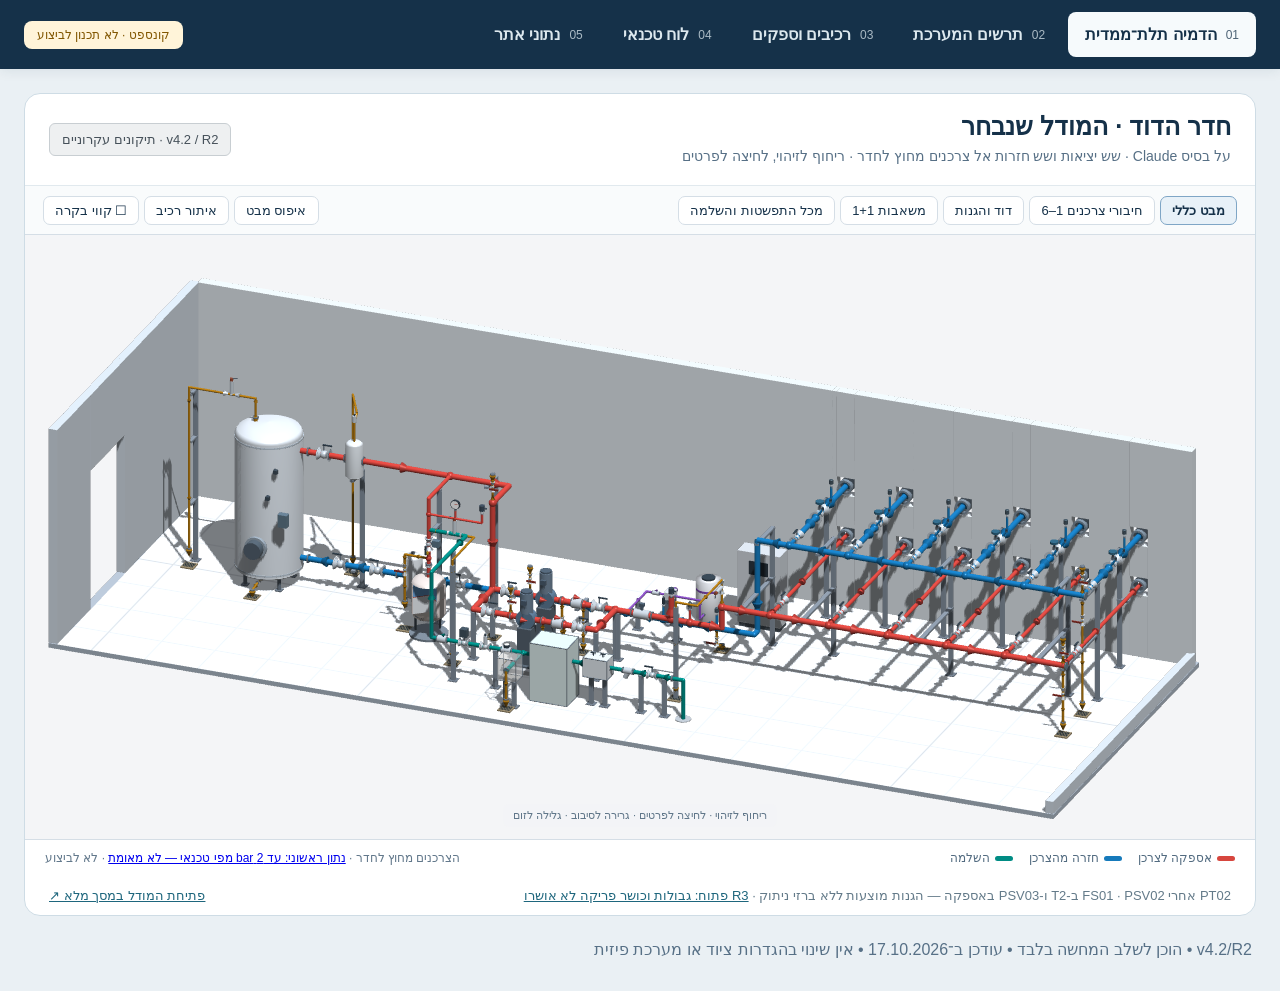
==== commit f8b54945: "Publish site-data form and preliminary calculator" ====
--- a/index.html
+++ b/index.html
@@ -147,6 +147,17 @@
 #technician .hmi-diagram-scroll.is-fit .hmi-process{width:100%;min-width:0;height:auto;min-height:0;max-height:none}
 @media(max-width:650px){.hmi-mimic-toolbar>span:first-child{width:100%}.hmi-scale-controls{width:100%;justify-content:space-between}.hmi-diagram-scroll:not(.is-fit) .hmi-process{width:1040px;min-width:1040px;height:auto;min-height:0;max-height:none}}
 </style>
+<link rel="stylesheet" href="assets/site-input-ui.css?rev=a4-20261017-r1">
+<link rel="stylesheet" href="assets/site-input-bindings.css?rev=a4-20261017-r1">
+<link rel="stylesheet" href="assets/site-calc-ui.css?rev=a4-20261017-r1">
+<link rel="stylesheet" href="assets/site-calc-graphs.css?rev=a4-20261017-r1">
+<script defer src="assets/site-calc-schema.js?rev=a4-20261017-r1"></script>
+<script defer src="assets/site-input-core.js?rev=a4-20261017-r1"></script>
+<script defer src="tools/compute_site.js?rev=a4-20261017-r1"></script>
+<script defer src="assets/site-input-ui.js?rev=a4-20261017-r1"></script>
+<script defer src="assets/site-calc-graphs.js?rev=a4-20261017-r1"></script>
+<script defer src="assets/site-calc-ui.js?rev=a4-20261017-r1"></script>
+<script defer src="assets/site-data-public.js?rev=a4-20261017-r1"></script>
 </head>
 <body>
 <nav class="topbar" aria-label="ניווט במצגת">
@@ -156,6 +167,7 @@
 <button type="button" class="tab" role="tab" id="tab-schematic" aria-controls="schematic" aria-selected="true" tabindex="0"><span class="tab-number" aria-hidden="true">02</span>תרשים המערכת</button>
 <button type="button" class="tab" role="tab" id="tab-suppliers" aria-controls="suppliers" aria-selected="false" tabindex="-1"><span class="tab-number" aria-hidden="true">03</span>רכיבים וספקים</button>
 <button type="button" class="tab" role="tab" id="tab-technician" aria-controls="technician" aria-selected="false" tabindex="-1"><span class="tab-number" aria-hidden="true">04</span>לוח טכנאי</button>
+<button type="button" class="tab" role="tab" id="tab-site-data" aria-controls="site-data" aria-selected="false" tabindex="-1"><span class="tab-number" aria-hidden="true">05</span>נתוני אתר</button>
 </div><span class="tag">קונספט · לא תכנון לביצוע</span>
 </nav>
 <main>
@@ -431,6 +443,7 @@
 <dialog id="hmi-faceplate" class="hmi-dialog"><header><h2 id="hmi-faceplate-title">פרטי ציוד</h2><button type="button" id="hmi-faceplate-close" aria-label="סגירת פרטי ציוד">סגירה</button></header><div id="hmi-faceplate-content" class="hmi-dialog-content"></div></dialog>
 </div>
 
+<div id="site-data" class="tab-panel" role="tabpanel" aria-labelledby="tab-site-data" tabindex="0" hidden><div id="site-input-app"><p role="status">טוען את טופס נתוני האתר…</p></div></div>
 </main><footer>v4.2/R2 • הוכן לשלב המחשה בלבד • עודכן ב־17.10.2026 • אין שינוי בהגדרות ציוד או מערכת פיזית</footer>
 
 <script>
--- a/assets/site-input-ui.css
+++ b/assets/site-input-ui.css
@@ -0,0 +1,5 @@
+.site-input-app{--si-ink:#183348;--si-muted:#5d7382;--si-line:#d4e0e7;--si-blue:#215f86;--si-bg:#f4f7f9;color:var(--si-ink);font-family:inherit;line-height:1.55}.site-input-app *{box-sizing:border-box}.site-shell{max-width:1320px;margin:auto;background:white;border:1px solid var(--si-line);border-radius:18px;padding:clamp(16px,3vw,36px)}.site-heading h1{font-size:clamp(24px,3vw,36px);margin:0 0 10px}.site-eyebrow{font-weight:800;color:var(--si-blue);margin:0 0 6px}.site-heading p{max-width:880px}.site-toolbar,.site-levels,.site-groups,.site-section-head,.site-repeat-nav,.site-input-row{display:flex;align-items:center;gap:10px;flex-wrap:wrap}.site-input-app button{font:inherit;font-weight:600;padding:9px 14px;min-height:42px;border:1px solid var(--si-line);border-radius:8px;background:#fff;color:var(--si-ink);cursor:pointer;line-height:1.3}.site-input-app button:hover{background:#edf4f8}.site-input-app button:focus-visible,.site-input-app input:focus-visible,.site-input-app select:focus-visible,.site-input-app textarea:focus-visible,.site-input-app summary:focus-visible{outline:3px solid #168bb9;outline-offset:3px}.site-input-app button.site-primary{background:var(--si-ink);border-color:var(--si-ink);color:white}.site-note,.site-hint{color:var(--si-muted);font-size:14px}.site-note{margin:12px 0}.site-notice:empty{display:none}.site-notice{padding:10px;border-radius:8px;background:#edf4f8;margin:12px 0}.site-mapping{padding:12px 14px;background:#fff8e7;border-right:4px solid #aa7629;border-radius:8px;font-size:14px;margin:16px 0}.site-levels{padding:6px 0 12px;align-items:stretch}.site-levels button{flex:1 1 160px}.site-levels [aria-pressed=true],.site-groups [aria-current=page]{background:#e5eff5;border-color:#5892b8;color:#123e5a}.site-progress{display:flex;gap:8px 18px;flex-wrap:wrap;padding:10px 0 16px;font-size:14px;color:var(--si-muted)}.site-progress small{display:block;width:100%;overflow-wrap:anywhere}.site-groups{padding:12px 0;border-top:1px solid var(--si-line);border-bottom:1px solid var(--si-line);gap:6px}.site-groups button{font-size:13px;padding:8px 11px}.site-section-head{justify-content:space-between;margin:16px 0}.site-section-head h2{font-size:22px;margin:0}.site-toggle{display:flex;align-items:center;gap:7px;font-size:14px}.site-toggle input{width:18px;height:18px}.site-scope{padding:16px 0;border-bottom:1px solid var(--si-line)}.site-repeat-nav{background:var(--si-bg);border:1px solid var(--si-line);border-radius:10px;padding:12px;margin-bottom:12px}.site-repeat-nav>span{font-weight:700}.site-repeat-nav select{flex:1;min-width:130px;max-width:380px}.site-fields{display:grid;grid-template-columns:repeat(2,minmax(0,1fr));gap:22px 28px}.site-field{min-width:0}.site-field>label{display:block;font-weight:650;margin-bottom:7px}.site-input-row{gap:6px;align-items:stretch;flex-wrap:nowrap}.site-input-app input:not([type=checkbox]):not([type=file]),.site-input-app select,.site-input-app textarea{font:inherit;color:var(--si-ink);min-width:0;max-width:100%;padding:9px 10px;border:1px solid #afc2ce;border-radius:7px;background:#fff;min-height:42px}.site-input-row>input,.site-input-row>select:first-child{flex:1;width:100px}.site-input-row>select:not(:first-child){width:95px;direction:ltr}.site-input-app input[type=number]{direction:ltr;text-align:right}.site-input-row .site-source{font-size:12px;padding:6px 8px;max-width:132px;font-weight:500;flex-shrink:0}.site-hint{display:block;margin-top:6px;font-size:12px}.site-id{font-size:13px;display:block;overflow-wrap:anywhere}.site-field-error,.site-error{color:#9a2525;background:#fff0ef}.site-field-error{display:block;margin:6px 0;font-size:13px}.site-input-app [aria-invalid=true]{border-color:#b64b42!important}.site-validation{margin-top:18px;padding:12px;background:#fff6f1;border-radius:8px}.site-validation button{font-size:12px;text-align:right;overflow-wrap:anywhere}.site-validation summary{cursor:pointer}.site-dialog{width:min(620px,calc(100vw - 30px));max-height:88vh;overflow-y:auto;border:1px solid #afc2ce;border-radius:16px;padding:24px;color:var(--si-ink);font-family:inherit;line-height:1.5}.site-dialog::backdrop{background:rgba(13,32,47,.6)}.site-dialog h2{font-size:22px;margin:0 0 18px}.site-dialog .site-dialog-close{float:left;margin:0 10px 10px 0}.site-dialog-field{display:flex;flex-direction:column;gap:5px;margin:12px 0;font-weight:600;font-size:14px}.site-dialog-field input,.site-dialog-field select{width:100%}.site-dialog textarea{width:100%;font-family:monospace;font-size:13px}.site-path{display:block;direction:ltr;text-align:left;font-size:11px;overflow-wrap:anywhere;margin:8px 0;color:var(--si-muted)}.site-value-heading{font-size:24px;font-weight:700;direction:ltr;text-align:right}.site-dialog>button:last-child{margin-top:12px}.site-result{padding:14px 0;border-bottom:1px solid var(--si-line);display:flex;gap:20px;justify-content:space-between;flex-wrap:wrap}.site-result>span{color:var(--si-muted)}.site-result p{width:100%;font-size:13px}.site-input-app input:disabled{background:#f0f1f2;color:#6b7377}@media(max-width:700px){.site-fields{grid-template-columns:1fr;gap:20px}.site-shell{border-radius:12px;padding:15px}.site-levels{gap:6px}.site-levels button{flex-basis:calc(50% - 6px);font-size:13px}.site-groups{flex-wrap:nowrap;overflow-x:auto;justify-content:flex-start;padding-bottom:14px;max-width:100%}.site-groups button{flex-shrink:0;max-width:220px}.site-toolbar{gap:6px}.site-toolbar button{font-size:13px;flex:1 1 42%}.site-input-row{flex-wrap:wrap}.site-input-row>input,.site-input-row>select:first-child{flex:1 1 55%}.site-input-row .site-source{max-width:100%;flex-basis:100%;min-height:34px;text-align:right;background:#f4f7f9}.site-repeat-nav{padding:9px}.site-repeat-nav button{font-size:12px}.site-dialog{padding:18px}.site-section-head h2{font-size:20px}.site-note,.site-mapping{font-size:13px}}@media(prefers-reduced-motion:reduce){.site-input-app *{scroll-behavior:auto}}
+
+.site-field-warning{display:block;margin:6px 0;font-size:12px;color:#865c17;background:#fff9e9;padding:5px 7px;border-radius:5px;overflow-wrap:anywhere}
+/* The presentation's global sticky nav is for its main tabs only. */
+.site-input-app nav.site-levels,.site-input-app nav.site-groups{position:static;top:auto;z-index:auto;background:transparent;color:var(--si-ink);padding-inline:0}
--- a/assets/site-input-bindings.css
+++ b/assets/site-input-bindings.css
@@ -0,0 +1,7 @@
+.site-binding-summary{margin:0 0 16px;padding:14px 18px;background:#f8fafb;border:1px solid #c8d7e1;border-radius:10px;color:#344f60;font-size:13px;line-height:1.6}
+.site-binding-summary p{margin:7px 0}.site-binding-list{display:flex;flex-wrap:wrap;gap:7px;align-items:center}.site-binding-summary button,.site-value-dialog button{font:inherit;color:#29495e;background:white;border:1px solid #b9cdd9;border-radius:7px;padding:8px 11px;cursor:pointer;overflow-wrap:anywhere}
+.site-binding-summary button:hover,.site-value-dialog button:hover{background:#eaf2f6}.site-binding-summary button:focus-visible,.site-value-dialog button:focus-visible{outline:3px solid #c78618;outline-offset:2px}.site-data-value{font-size:12px!important}.site-empty-reading{padding:6px 10px;background:#edf0f2;border-radius:5px}.site-value-dialog{padding:0;max-width:700px;width:calc(100% - 24px);max-height:88vh;border:1px solid #9db3c3;border-radius:12px;color:#203d51}.site-value-dialog::backdrop{background:#152d4166}.site-value-dialog header{padding:15px 20px;display:flex;justify-content:space-between;gap:15px;align-items:center;background:#eff4f7;position:sticky;top:0}.site-value-dialog h2{font-size:20px;margin:0}.site-value-body{padding:16px 20px;overflow-wrap:anywhere}.site-value-body section{padding:14px;margin:0 0 12px}.site-value-number{font-size:23px;font-weight:bold;direction:ltr;text-align:right}.site-value-body dl>div{display:grid;grid-template-columns:130px 1fr;gap:15px;padding:6px 0;border-bottom:1px solid #e2e9ed}.site-value-body dd{margin:0;unicode-bidi:plaintext}.site-value-body dt{color:#5b7281}.site-schematic{display:block;width:100%;height:auto}.site-schematic [data-site-target]{cursor:pointer}.site-schematic [data-site-target]:focus rect{stroke:#b67b13;stroke-width:5}#site-export-annotated-graph{margin-top:12px}
+@media(max-width:650px){.topbar .tabs{width:100%;overflow-x:auto;gap:3px}.topbar .tab{padding:10px 12px}.site-binding-summary{padding:10px;font-size:12px}.site-value-body{padding:10px}.site-value-body dl>div{grid-template-columns:1fr;gap:3px}.site-value-dialog header{padding:12px}.site-binding-list{max-height:180px;overflow:auto}}
+
+/* Calculated specification values never use process status colours. */
+.site-calculated-value{border-style:dashed!important;border-width:2px!important;background:#f8fafb!important}.site-calculated-value::before{content:"מחושב · לא מאושר · ";font-weight:bold}.site-schematic [data-site-target] rect[stroke-dasharray]{fill:#f7f9fa}
--- a/assets/site-calc-ui.css
+++ b/assets/site-calc-ui.css
@@ -0,0 +1 @@
+.site-calc-panel{padding:20px;margin:22px 0;border:1px solid #c0d3e0;border-radius:14px;background:#f5f9fc}.site-calc-headline{display:flex;gap:12px;align-items:center;justify-content:space-between;flex-wrap:wrap}.site-calc-headline h2{font-size:21px;margin:0}.site-calc-badge{font-size:12px;background:#e6edf2;padding:7px 11px;border-radius:8px}.site-calc-badge[data-validity=current]{border:1px dashed #215f86;background:white}.site-calc-actions{display:flex;gap:8px;flex-wrap:wrap;margin:15px 0 10px}.site-calc-actions .site-calc-run{font-size:19px;min-width:95px}.site-calc-actions button:disabled{opacity:.5;cursor:default}.site-calc-summary{font-weight:650}.site-calc-panel>button[hidden]{display:none}.site-calc-hashes{font-size:13px}.site-calc-hashes summary,.site-calc-results summary,.site-calc-dialog summary,.site-calc-assessments summary,.site-calc-plots summary{cursor:pointer;min-height:36px;padding-block:6px}.site-calc-hash-row{display:grid;grid-template-columns:150px minmax(0,1fr);gap:10px;margin:8px 0}.site-calc-hash-row code{direction:ltr;text-align:left;overflow-wrap:anywhere;font-size:11px}.site-calc-path{display:block;overflow-wrap:anywhere;direction:ltr;text-align:left;font-family:monospace;font-size:11px;margin:5px 0}.site-input-app button.site-calc-path{font-size:11px;min-height:32px;text-align:left;max-width:100%;font-weight:400;padding:6px 9px;white-space:normal}.site-calc-json{direction:ltr;text-align:left;white-space:pre-wrap;overflow-wrap:anywhere;background:#f2f6f8;padding:12px;border:1px solid #d4e0e7;border-radius:7px;font-size:12px;max-width:100%;max-height:440px;overflow:auto}.site-calc-dialog{width:min(920px,calc(100vw - 24px))}.site-calc-dialog button{font:inherit;border:1px solid #afc2ce;border-radius:7px;min-height:42px;padding:8px 12px;background:white;color:#183348;cursor:pointer}.site-calc-dialog button.site-primary{background:#183348;color:white}.site-calc-dialog select,.site-calc-dialog input{font:inherit;padding:8px 10px;min-height:42px;border:1px solid #afc2ce;border-radius:7px;min-width:0;max-width:100%}.site-calc-dialog textarea{min-height:200px;line-height:1.45;padding:10px;border:1px solid #afc2ce;border-radius:7px}.site-calc-dialog button:focus-visible,.site-calc-dialog input:focus-visible,.site-calc-dialog select:focus-visible,.site-calc-dialog summary:focus-visible,.site-calc-dialog textarea:focus-visible{outline:3px solid #168bb9;outline-offset:3px}.site-calc-method-fields{display:grid;grid-template-columns:repeat(2,minmax(0,1fr));gap:0 18px;padding:10px 12px}.site-calc-method-fields .site-dialog-field{min-width:0}.site-calc-method-fields .site-dialog-field span{overflow-wrap:anywhere}.site-calc-method-record,.site-calc-method-nested{border:1px solid #d4e0e7;border-radius:8px;padding:7px 10px;margin:10px 0;min-width:0}.site-calc-method-nested{grid-column:1/-1;background:#fafcfd}.site-calc-method-form>h3{margin-bottom:4px}.site-calc-raw-editor{margin:14px 0}.site-calc-result{padding:17px 0;border-bottom:1px solid #d4e0e7}.site-calc-result h3{font-size:16px;margin:0 0 9px}.site-calc-result-row{display:flex;gap:10px;align-items:center;flex-wrap:wrap;padding:7px 10px;border-right:3px dashed #8299aa;background:#f8fafc;margin:8px 0}.site-calc-result-row>span{font-size:12px}.site-calc-result-row>.site-calc-path{width:100%;margin:0}.site-calc-result-row[data-validity=invalid]{border-color:#9a2525;background:#fff3f1}.site-calc-result-row[data-validity=stale]{border-color:#a87925;background:#fff9ea}.site-input-app .site-calc-result-value{font-size:18px;direction:ltr;white-space:normal;overflow-wrap:anywhere;max-width:100%;text-align:right}.site-calc-diagnostic{padding:8px 12px;border-radius:7px;background:#f2f6f8;margin:7px 0;font-size:12px;overflow-wrap:anywhere}.site-calc-diagnostic p{margin:6px 0}.site-calc-assessments{padding-top:22px}.site-calc-assessments h3{font-size:19px}.site-calc-check-row{display:flex;align-items:center;gap:8px;flex-wrap:wrap;border-bottom:1px solid #d4e0e7;padding:10px 0}.site-calc-check-row>strong{flex-basis:230px;font-size:14px}.site-calc-check-row>code{font-size:11px;overflow-wrap:anywhere}.site-calc-check-row>span{font-size:12px;color:#675f48}.site-calc-check-row button{font-size:12px;max-width:100%;overflow-wrap:anywhere}.site-calc-check-row [data-verdict=FAIL]{border-color:#b16a60;background:#fff0ec}.site-calc-check-row [data-verdict=UNKNOWN]{background:#fff8e8;border-color:#c6ad76}.site-calc-check-row [data-verdict=PASS]{background:#eef5f7;border-style:dashed}.site-calc-pressure-families{margin-top:18px}.site-calc-stale-notice,.site-calc-example-notice{padding:12px 14px;background:#fff7df;border:1px solid #dac282;border-radius:8px;font-size:14px}.site-calc-example{border:2px dashed #a46b17;background:#fffaf0}.site-calc-example .site-calc-badge:before{content:'דוגמה בלבד · '}.site-calc-plots{border:1px solid #d4e0e7;border-radius:10px;padding:14px;margin-top:24px}.site-calc-plots svg{width:100%;max-width:650px;height:auto;direction:ltr;display:block;background:white;border:1px solid #d4e0e7;border-radius:8px}.site-calc-plots svg text{font:12px sans-serif;fill:#183348}.site-calc-plots table{border-collapse:collapse;width:100%;max-width:650px}.site-calc-plots th,.site-calc-plots td{padding:7px;border-bottom:1px solid #d4e0e7;font-size:13px;text-align:right}.site-calc-plots td{direction:ltr}.site-calc-plots caption{text-align:right;font-size:12px;font-weight:650;margin-bottom:7px}.site-calc-dialog .site-value-heading{overflow-wrap:anywhere;max-width:100%}@media(max-width:700px){.site-calc-panel{padding:14px;margin:16px 0}.site-calc-headline h2{font-size:19px}.site-calc-actions button{flex:1 1 42%;font-size:12px}.site-calc-actions .site-calc-run{flex-basis:100%;font-size:18px}.site-calc-hash-row{grid-template-columns:1fr;gap:3px}.site-calc-method-fields{grid-template-columns:1fr;padding:5px}.site-calc-method-nested{grid-column:auto}.site-calc-dialog{padding:16px}.site-calc-result-row{padding:7px}.site-calc-check-row>strong{flex-basis:100%}.site-calc-check-row>code{flex-basis:100%}.site-calc-method-record,.site-calc-method-nested{padding:7px}.site-calc-plots{padding:10px}.site-calc-json{padding:9px;font-size:11px}}
--- a/assets/site-calc-graphs.css
+++ b/assets/site-calc-graphs.css
@@ -0,0 +1 @@
+.site-calc-plots{margin:18px 0;border-top:1px solid #cbd5da;padding-top:12px}.site-calc-plots h3{font-size:17px;margin:4px 0}.site-calc-plot-note{font-size:12px;color:#536773;line-height:1.6;overflow-wrap:anywhere}.site-calc-plot-grid{display:grid;grid-template-columns:repeat(2,minmax(0,1fr));gap:14px}.site-calc-plot-card{min-width:0;border:1px dashed #9aaebc;border-radius:9px;padding:14px;background:#fbfcfd}.site-calc-plot-card h4{margin:0 0 12px;font-size:15px}.site-calc-plot-card p{font-size:12px;line-height:1.6;overflow-wrap:anywhere}.site-calc-plot-card svg{display:block;width:100%;height:auto;direction:ltr;background:#fff;margin:8px 0}.site-calc-plot-card svg text{fill:#344c5c;font-family:Arial,sans-serif}.site-calc-plot-card details{font-size:12px;margin-top:10px}.site-calc-plot-table{max-width:100%;overflow:auto}.site-calc-plot-table table{width:100%;border-collapse:collapse;font-size:11px}.site-calc-plot-table th,.site-calc-plot-table td{padding:8px;border-bottom:1px solid #dce4e9;text-align:right;overflow-wrap:anywhere}@media(max-width:900px){.site-calc-plot-grid{grid-template-columns:1fr}}@media(max-width:450px){.site-calc-plot-card{padding:9px}.site-calc-plots{margin-top:12px}}
